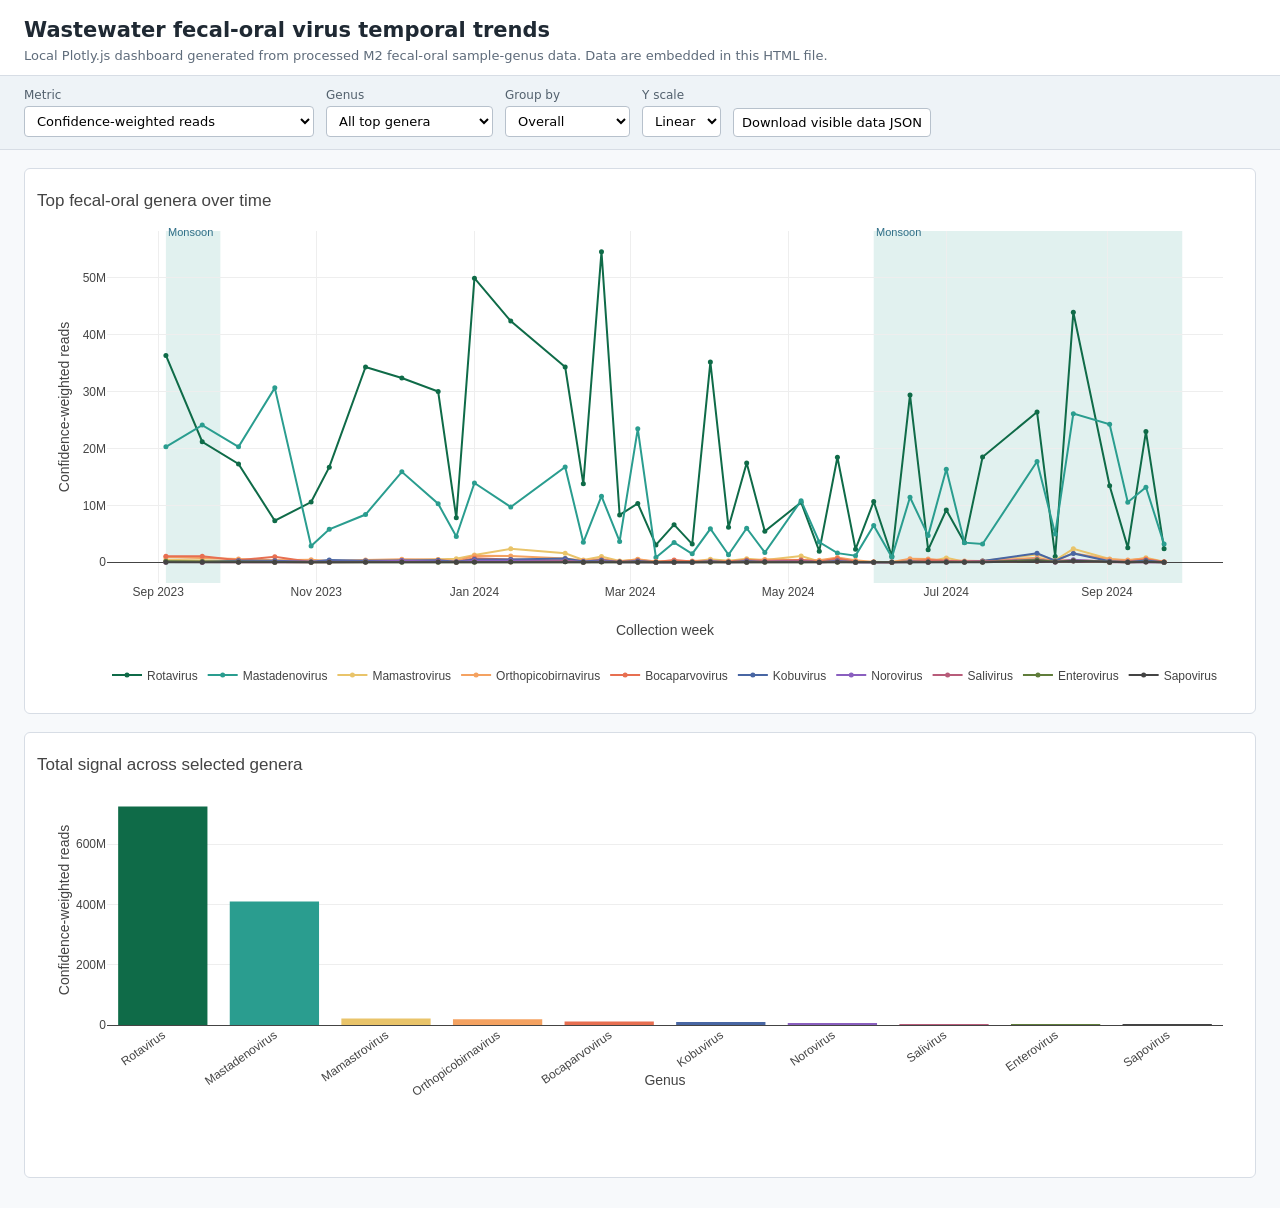
==== plotly_temporal_dashboard.html @ 24e775de "Publish supplied interactive figures and supporting images" ====
<!doctype html>
<html lang="en">
<head>
  <meta charset="utf-8">
  <meta name="viewport" content="width=device-width, initial-scale=1">
  <title>Wastewater fecal-oral virus temporal trends</title>
  <script src="./plotly-2.35.2.min.js"></script>
  <style>
    body { margin: 0; font-family: system-ui, -apple-system, BlinkMacSystemFont, "Segoe UI", sans-serif; color: #1f2933; background: #f7f9fb; }
    header { padding: 18px 24px 12px; background: #fff; border-bottom: 1px solid #d7dde5; }
    h1 { margin: 0 0 6px; font-size: 21px; }
    .meta { color: #5f6c7b; font-size: 13px; }
    .controls { display: flex; flex-wrap: wrap; gap: 12px; padding: 12px 24px; background: #eef3f7; border-bottom: 1px solid #d7dde5; align-items: end; }
    label { display: grid; gap: 4px; font-size: 12px; color: #52606d; }
    select, button { font: inherit; font-size: 13px; padding: 6px 8px; border: 1px solid #b7c1cc; border-radius: 4px; background: #fff; }
    button { cursor: pointer; }
    main { padding: 18px 24px 30px; display: grid; gap: 18px; }
    .panel { background: #fff; border: 1px solid #d7dde5; border-radius: 6px; padding: 12px; }
    .chart { width: 100%; height: 520px; }
    #composition-chart { height: 420px; }
  </style>
</head>
<body>
  <header>
    <h1>Wastewater fecal-oral virus temporal trends</h1>
    <div class="meta">Local Plotly.js dashboard generated from processed M2 fecal-oral sample-genus data. Data are embedded in this HTML file.</div>
  </header>
  <section class="controls">
    <label>Metric
      <select id="metric-select"></select>
    </label>
    <label>Genus
      <select id="genus-select"></select>
    </label>
    <label>Group by
      <select id="group-select">
        <option value="overall">Overall</option>
        <option value="source">Source group</option>
        <option value="city">City</option>
      </select>
    </label>
    <label>Y scale
      <select id="scale-select">
        <option value="linear">Linear</option>
        <option value="log">Log</option>
      </select>
    </label>
    <button id="download-data">Download visible data JSON</button>
  </section>
  <main>
    <section class="panel">
      <div id="trend-chart" class="chart"></div>
    </section>
    <section class="panel">
      <div id="composition-chart" class="chart"></div>
    </section>
  </main>
  <script>
    const DATA = {"genera":["Rotavirus","Mastadenovirus","Mamastrovirus","Orthopicobirnavirus","Bocaparvovirus","Kobuvirus","Norovirus","Salivirus","Enterovirus","Sapovirus"],"sources":["Drain","River"],"cities":["Ahmedabad","Gandhinagar","Rajkot","Vadodara"],"metrics":[{"key":"confidence_weighted_reads","label":"Confidence-weighted reads"},{"key":"nReads","label":"Raw read count"},{"key":"cw_reads_per_million","label":"Confidence-weighted reads per million"},{"key":"reads_per_million","label":"Reads per million"}],"weekly":[{"week":"2023-09-04","genus":"Bocaparvovirus","nReads":1083553.2,"confidence_weighted_reads":1058126.65255698,"reads_per_million":92230.33094317027,"cw_reads_per_million":90041.83355202054,"sample_count":29},{"week":"2023-09-18","genus":"Bocaparvovirus","nReads":1068666.45,"confidence_weighted_reads":1045246.01430619,"reads_per_million":84535.5200952983,"cw_reads_per_million":82626.83920635992,"sample_count":32},{"week":"2023-10-02","genus":"Bocaparvovirus","nReads":358302.87,"confidence_weighted_reads":349562.98639808,"reads_per_million":28678.187433690757,"cw_reads_per_million":28012.436567048142,"sample_count":60},{"week":"2023-10-16","genus":"Bocaparvovirus","nReads":996704.79,"confidence_weighted_reads":969930.51418233,"reads_per_million":70723.23102013298,"cw_reads_per_million":68851.29532253977,"sample_count":58},{"week":"2023-10-30","genus":"Bocaparvovirus","nReads":58921.03,"confidence_weighted_reads":57966.96783037,"reads_per_million":3830.868974848128,"cw_reads_per_million":3769.6546344410162,"sample_count":16},{"week":"2023-11-06","genus":"Bocaparvovirus","nReads":72230.79,"confidence_weighted_reads":70963.8232244,"reads_per_million":3923.705998325939,"cw_reads_per_million":3860.547647602704,"sample_count":30},{"week":"2023-11-20","genus":"Bocaparvovirus","nReads":181264.95877844215,"confidence_weighted_reads":177768.92178029215,"reads_per_million":8159.5138696160575,"cw_reads_per_million":8016.179671899529,"sample_count":48},{"week":"2023-12-04","genus":"Bocaparvovirus","nReads":132338.67,"confidence_weighted_reads":129987.25921318,"reads_per_million":11312.071767982587,"cw_reads_per_million":11110.265735197157,"sample_count":37},{"week":"2023-12-18","genus":"Bocaparvovirus","nReads":102745.42758679425,"confidence_weighted_reads":100881.48131007425,"reads_per_million":10408.393391278763,"cw_reads_per_million":10229.57304645211,"sample_count":38},{"week":"2023-12-25","genus":"Bocaparvovirus","nReads":34353.91450517243,"confidence_weighted_reads":33448.37047051416,"reads_per_million":1494.8043880545486,"cw_reads_per_million":1460.4386251110486,"sample_count":10},{"week":"2024-01-01","genus":"Bocaparvovirus","nReads":743833.01,"confidence_weighted_reads":727868.76082044,"reads_per_million":56727.506407813824,"cw_reads_per_million":55562.59378917572,"sample_count":47},{"week":"2024-01-15","genus":"Bocaparvovirus","nReads":491499.8,"confidence_weighted_reads":480278.09626877,"reads_per_million":31610.435683207925,"cw_reads_per_million":30972.21022683577,"sample_count":43},{"week":"2024-02-05","genus":"Bocaparvovirus","nReads":317041.79,"confidence_weighted_reads":311536.60131146,"reads_per_million":19964.143013551307,"cw_reads_per_million":19627.508223451216,"sample_count":37},{"week":"2024-02-12","genus":"Bocaparvovirus","nReads":91229.08,"confidence_weighted_reads":89010.22724911,"reads_per_million":5733.310185817252,"cw_reads_per_million":5606.914216224353,"sample_count":10},{"week":"2024-02-19","genus":"Bocaparvovirus","nReads":424011.74,"confidence_weighted_reads":417564.31966915,"reads_per_million":26957.53104212146,"cw_reads_per_million":26589.858525473435,"sample_count":36},{"week":"2024-02-26","genus":"Bocaparvovirus","nReads":73061.19,"confidence_weighted_reads":71739.61040954,"reads_per_million":8861.190287298397,"cw_reads_per_million":8711.95033992804,"sample_count":9},{"week":"2024-03-04","genus":"Bocaparvovirus","nReads":308413.25,"confidence_weighted_reads":303377.06043141,"reads_per_million":18385.246951784007,"cw_reads_per_million":18091.34444762293,"sample_count":35},{"week":"2024-03-11","genus":"Bocaparvovirus","nReads":36125.11,"confidence_weighted_reads":35374.74564324,"reads_per_million":1845.777406690947,"cw_reads_per_million":1807.8374810279352,"sample_count":10},{"week":"2024-03-18","genus":"Bocaparvovirus","nReads":395088.67,"confidence_weighted_reads":387688.25185974,"reads_per_million":13044.661889992532,"cw_reads_per_million":12803.372753268173,"sample_count":38},{"week":"2024-03-25","genus":"Bocaparvovirus","nReads":137241.27,"confidence_weighted_reads":134110.92549323,"reads_per_million":6074.372420138824,"cw_reads_per_million":5940.948479299386,"sample_count":10},{"week":"2024-04-01","genus":"Bocaparvovirus","nReads":135807.99,"confidence_weighted_reads":134497.91969079,"reads_per_million":10531.448300319289,"cw_reads_per_million":10440.757357926588,"sample_count":37},{"week":"2024-04-08","genus":"Bocaparvovirus","nReads":157487.87,"confidence_weighted_reads":154909.05924562,"reads_per_million":10823.99785780974,"cw_reads_per_million":10659.957608133607,"sample_count":8},{"week":"2024-04-15","genus":"Bocaparvovirus","nReads":394438.08,"confidence_weighted_reads":390461.73161662003,"reads_per_million":45466.940926184085,"cw_reads_per_million":45033.46657631207,"sample_count":37},{"week":"2024-04-22","genus":"Bocaparvovirus","nReads":208356.61,"confidence_weighted_reads":205515.11662445,"reads_per_million":11866.997085312632,"cw_reads_per_million":11705.409790383179,"sample_count":10},{"week":"2024-05-06","genus":"Bocaparvovirus","nReads":392261.3,"confidence_weighted_reads":385773.43444248,"reads_per_million":26359.59312365183,"cw_reads_per_million":25914.214671896363,"sample_count":36},{"week":"2024-05-13","genus":"Bocaparvovirus","nReads":95031.59,"confidence_weighted_reads":93349.57160513,"reads_per_million":7561.9749140544955,"cw_reads_per_million":7425.871370360161,"sample_count":8},{"week":"2024-05-20","genus":"Bocaparvovirus","nReads":679145.74,"confidence_weighted_reads":665597.77820571,"reads_per_million":44468.44849214199,"cw_reads_per_million":43590.714703712976,"sample_count":38},{"week":"2024-05-27","genus":"Bocaparvovirus","nReads":87424.31999999999,"confidence_weighted_reads":85648.77438021,"reads_per_million":4427.575472398221,"cw_reads_per_million":4336.741844077113,"sample_count":10},{"week":"2024-06-03","genus":"Bocaparvovirus","nReads":44108.63,"confidence_weighted_reads":43180.15095462,"reads_per_million":2523.57270508116,"cw_reads_per_million":2470.781827661817,"sample_count":30},{"week":"2024-06-10","genus":"Bocaparvovirus","nReads":15076.23,"confidence_weighted_reads":14713.74694924,"reads_per_million":718.0374133618367,"cw_reads_per_million":700.9521562951413,"sample_count":6},{"week":"2024-06-17","genus":"Bocaparvovirus","nReads":176351.55000000002,"confidence_weighted_reads":174088.4158256,"reads_per_million":15107.335001268406,"cw_reads_per_million":14912.218663507207,"sample_count":38},{"week":"2024-06-24","genus":"Bocaparvovirus","nReads":362683.17,"confidence_weighted_reads":355930.65340061,"reads_per_million":50120.21054272208,"cw_reads_per_million":49216.17723117761,"sample_count":10},{"week":"2024-07-01","genus":"Bocaparvovirus","nReads":293768.16000000003,"confidence_weighted_reads":289059.21535707003,"reads_per_million":36743.84974626904,"cw_reads_per_million":36178.47672712367,"sample_count":34},{"week":"2024-07-08","genus":"Bocaparvovirus","nReads":75500.98,"confidence_weighted_reads":73725.47837261,"reads_per_million":7416.26042616684,"cw_reads_per_million":7247.278836144705,"sample_count":10},{"week":"2024-07-15","genus":"Bocaparvovirus","nReads":58749.71,"confidence_weighted_reads":57721.61867981,"reads_per_million":5164.4493104615385,"cw_reads_per_million":5084.952881803122,"sample_count":15},{"week":"2024-08-05","genus":"Bocaparvovirus","nReads":203671.72,"confidence_weighted_reads":200662.84121219,"reads_per_million":8386.44282504123,"cw_reads_per_million":8263.359143619296,"sample_count":38},{"week":"2024-08-12","genus":"Bocaparvovirus","nReads":186486.96,"confidence_weighted_reads":182112.06923189,"reads_per_million":19571.52023280828,"cw_reads_per_million":19072.85115509922,"sample_count":8},{"week":"2024-08-19","genus":"Bocaparvovirus","nReads":367878.21,"confidence_weighted_reads":361020.87450082,"reads_per_million":13825.309844481772,"cw_reads_per_million":13590.762588492253,"sample_count":37},{"week":"2024-09-02","genus":"Bocaparvovirus","nReads":201057.88,"confidence_weighted_reads":197620.78556562,"reads_per_million":8004.7385651461,"cw_reads_per_million":7866.736084961822,"sample_count":30},{"week":"2024-09-09","genus":"Bocaparvovirus","nReads":131953.13,"confidence_weighted_reads":128859.03650446,"reads_per_million":11125.149971093837,"cw_reads_per_million":10869.650794913656,"sample_count":10},{"week":"2024-09-16","genus":"Bocaparvovirus","nReads":496205.37,"confidence_weighted_reads":485279.76329163,"reads_per_million":30229.67482448752,"cw_reads_per_million":29539.090667577097,"sample_count":38},{"week":"2024-09-23","genus":"Bocaparvovirus","nReads":76014.26,"confidence_weighted_reads":74094.12847889999,"reads_per_million":3446.568851148844,"cw_reads_per_million":3358.7329813903725,"sample_count":9},{"week":"2023-09-04","genus":"Enterovirus","nReads":195789.95306595223,"confidence_weighted_reads":188163.35880998548,"reads_per_million":14278.142545969344,"cw_reads_per_million":13716.416266286717,"sample_count":15},{"week":"2023-09-18","genus":"Enterovirus","nReads":121088.07,"confidence_weighted_reads":116679.70929674,"reads_per_million":5969.648162206594,"cw_reads_per_million":5758.43948863638,"sample_count":16},{"week":"2023-10-02","genus":"Enterovirus","nReads":63934.42,"confidence_weighted_reads":61657.45493865,"reads_per_million":5628.3791964120155,"cw_reads_per_million":5430.2191473958965,"sample_count":27},{"week":"2023-10-16","genus":"Enterovirus","nReads":22814.66,"confidence_weighted_reads":22148.81309639,"reads_per_million":1446.3011349477106,"cw_reads_per_million":1404.8092628275554,"sample_count":25},{"week":"2023-10-30","genus":"Enterovirus","nReads":26883.219999999998,"confidence_weighted_reads":26161.19772084,"reads_per_million":976.4269963353812,"cw_reads_per_million":952.4675636735673,"sample_count":8},{"week":"2023-11-06","genus":"Enterovirus","nReads":26478.15,"confidence_weighted_reads":25782.92135365,"reads_per_million":1959.3862280660792,"cw_reads_per_million":1907.2205220721082,"sample_count":15},{"week":"2023-11-20","genus":"Enterovirus","nReads":34394.51,"confidence_weighted_reads":33480.116784030004,"reads_per_million":1201.6136684383393,"cw_reads_per_million":1170.6622546200201,"sample_count":24},{"week":"2023-12-04","genus":"Enterovirus","nReads":25319.22871987049,"confidence_weighted_reads":24574.573273855134,"reads_per_million":1193.6608435490618,"cw_reads_per_million":1158.8158480407913,"sample_count":20},{"week":"2023-12-18","genus":"Enterovirus","nReads":22719.666582159265,"confidence_weighted_reads":21964.197795299264,"reads_per_million":1170.1462711091815,"cw_reads_per_million":1131.6491030436518,"sample_count":20},{"week":"2023-12-25","genus":"Enterovirus","nReads":4028.7,"confidence_weighted_reads":3923.25414894,"reads_per_million":83.72156869830394,"cw_reads_per_million":81.62996677630292,"sample_count":4},{"week":"2024-01-01","genus":"Enterovirus","nReads":17270.054487936115,"confidence_weighted_reads":16757.944928966113,"reads_per_million":826.1322804818017,"cw_reads_per_million":803.1869592296866,"sample_count":32},{"week":"2024-01-15","genus":"Enterovirus","nReads":32644.46948953289,"confidence_weighted_reads":31668.03798440116,"reads_per_million":1223.7650349198525,"cw_reads_per_million":1188.3320312883636,"sample_count":29},{"week":"2024-02-05","genus":"Enterovirus","nReads":116281.23,"confidence_weighted_reads":112033.48389352999,"reads_per_million":5235.825920518596,"cw_reads_per_million":5045.593814990776,"sample_count":23},{"week":"2024-02-12","genus":"Enterovirus","nReads":6289.8,"confidence_weighted_reads":6093.4951211200005,"reads_per_million":145.2796672545707,"cw_reads_per_million":140.74460435868755,"sample_count":4},{"week":"2024-02-19","genus":"Enterovirus","nReads":30159.260000000002,"confidence_weighted_reads":29160.75355119,"reads_per_million":783.4618217507117,"cw_reads_per_million":757.9478485453667,"sample_count":19},{"week":"2024-02-26","genus":"Enterovirus","nReads":3431.2309824418494,"confidence_weighted_reads":3318.2360061633844,"reads_per_million":143.115626551818,"cw_reads_per_million":138.7359966116194,"sample_count":4},{"week":"2024-03-04","genus":"Enterovirus","nReads":13300.73,"confidence_weighted_reads":12954.67276248,"reads_per_million":751.4886729872244,"cw_reads_per_million":731.8922616530338,"sample_count":17},{"week":"2024-03-11","genus":"Enterovirus","nReads":759.5100000000001,"confidence_weighted_reads":753.1965374,"reads_per_million":40.83061218284918,"cw_reads_per_million":40.491767158293456,"sample_count":5},{"week":"2024-03-18","genus":"Enterovirus","nReads":1022.86,"confidence_weighted_reads":995.919763,"reads_per_million":56.21663526255816,"cw_reads_per_million":54.63626560431198,"sample_count":10},{"week":"2024-03-25","genus":"Enterovirus","nReads":1022.22,"confidence_weighted_reads":994.423447,"reads_per_million":40.77961773223758,"cw_reads_per_million":39.66519415367193,"sample_count":6},{"week":"2024-04-01","genus":"Enterovirus","nReads":12170.65,"confidence_weighted_reads":11818.32298429,"reads_per_million":516.4914529603503,"cw_reads_per_million":501.74225860717877,"sample_count":20},{"week":"2024-04-08","genus":"Enterovirus","nReads":5010.84,"confidence_weighted_reads":4859.14374483,"reads_per_million":243.30197061258446,"cw_reads_per_million":236.37357789498301,"sample_count":4},{"week":"2024-04-15","genus":"Enterovirus","nReads":9774.67,"confidence_weighted_reads":9520.71922917,"reads_per_million":891.1188953254633,"cw_reads_per_million":867.5843993546493,"sample_count":17},{"week":"2024-04-22","genus":"Enterovirus","nReads":14851.35,"confidence_weighted_reads":14425.684632120001,"reads_per_million":373.88660252159826,"cw_reads_per_million":363.5682241350912,"sample_count":5},{"week":"2024-05-06","genus":"Enterovirus","nReads":21299.29,"confidence_weighted_reads":20601.45968593,"reads_per_million":1547.2154712109157,"cw_reads_per_million":1496.565722579111,"sample_count":19},{"week":"2024-05-13","genus":"Enterovirus","nReads":3518.37,"confidence_weighted_reads":3431.1285750399998,"reads_per_million":331.9403607708166,"cw_reads_per_million":323.7052508514158,"sample_count":5},{"week":"2024-05-20","genus":"Enterovirus","nReads":16593.9,"confidence_weighted_reads":16101.18658962,"reads_per_million":535.6337087843378,"cw_reads_per_million":520.2056989865896,"sample_count":30},{"week":"2024-05-27","genus":"Enterovirus","nReads":5270.46,"confidence_weighted_reads":5129.225036,"reads_per_million":254.84751317056586,"cw_reads_per_million":248.03212579942732,"sample_count":9},{"week":"2024-06-03","genus":"Enterovirus","nReads":4669.4,"confidence_weighted_reads":4534.28330559,"reads_per_million":353.83153618422176,"cw_reads_per_million":343.56028857054594,"sample_count":14},{"week":"2024-06-10","genus":"Enterovirus","nReads":2084.13,"confidence_weighted_reads":2022.3338409,"reads_per_million":114.29282143287149,"cw_reads_per_million":110.91058309711181,"sample_count":4},{"week":"2024-06-17","genus":"Enterovirus","nReads":40406.280012737385,"confidence_weighted_reads":38988.1227263202,"reads_per_million":3906.969659746544,"cw_reads_per_million":3772.764711553675,"sample_count":23},{"week":"2024-06-24","genus":"Enterovirus","nReads":27649.97,"confidence_weighted_reads":26782.6790388,"reads_per_million":4006.7848343422206,"cw_reads_per_million":3882.366517696767,"sample_count":6},{"week":"2024-07-01","genus":"Enterovirus","nReads":32077.28,"confidence_weighted_reads":31019.180208960002,"reads_per_million":3773.4679178182773,"cw_reads_per_million":3652.6736509083803,"sample_count":18},{"week":"2024-07-08","genus":"Enterovirus","nReads":72678.28,"confidence_weighted_reads":69760.99114571999,"reads_per_million":6820.08710313787,"cw_reads_per_million":6550.055242691031,"sample_count":5},{"week":"2024-07-15","genus":"Enterovirus","nReads":42829.12,"confidence_weighted_reads":41010.15518282,"reads_per_million":1252.339080576048,"cw_reads_per_million":1201.8450908112536,"sample_count":7},{"week":"2024-08-05","genus":"Enterovirus","nReads":437015.69272365654,"confidence_weighted_reads":418957.56720528885,"reads_per_million":19003.704265013494,"cw_reads_per_million":18220.87615265553,"sample_count":19},{"week":"2024-08-12","genus":"Enterovirus","nReads":84308.4,"confidence_weighted_reads":80613.43979182,"reads_per_million":8401.799442344078,"cw_reads_per_million":8040.528194569878,"sample_count":5},{"week":"2024-08-19","genus":"Enterovirus","nReads":288349.01,"confidence_weighted_reads":275965.18751150003,"reads_per_million":10913.943431674648,"cw_reads_per_million":10442.044294350553,"sample_count":20},{"week":"2024-09-02","genus":"Enterovirus","nReads":15317.09,"confidence_weighted_reads":14841.65712164,"reads_per_million":589.1158829437911,"cw_reads_per_million":570.9269639170999,"sample_count":21},{"week":"2024-09-09","genus":"Enterovirus","nReads":8332.73,"confidence_weighted_reads":8084.28606016,"reads_per_million":810.0025450933113,"cw_reads_per_million":785.8866035031775,"sample_count":8},{"week":"2024-09-16","genus":"Enterovirus","nReads":100156.68000000001,"confidence_weighted_reads":96077.32660876,"reads_per_million":2393.7294531926,"cw_reads_per_million":2303.1934600863915,"sample_count":21},{"week":"2024-09-23","genus":"Enterovirus","nReads":2348.54,"confidence_weighted_reads":2270.40892088,"reads_per_million":99.95926243957264,"cw_reads_per_million":96.65597874668913,"sample_count":6},{"week":"2023-09-04","genus":"Kobuvirus","nReads":90898.95,"confidence_weighted_reads":86869.05293199999,"reads_per_million":3702.0030914863855,"cw_reads_per_million":3539.2013525158814,"sample_count":13},{"week":"2023-09-18","genus":"Kobuvirus","nReads":57703.26,"confidence_weighted_reads":55145.388339000005,"reads_per_million":3269.1241400309004,"cw_reads_per_million":3126.7426644566285,"sample_count":16},{"week":"2023-10-02","genus":"Kobuvirus","nReads":272607.13,"confidence_weighted_reads":260954.36770899998,"reads_per_million":22855.937333941358,"cw_reads_per_million":21871.91704930406,"sample_count":26},{"week":"2023-10-16","genus":"Kobuvirus","nReads":261872.38,"confidence_weighted_reads":250764.931449,"reads_per_million":17219.295124429675,"cw_reads_per_million":16492.625283941554,"sample_count":24},{"week":"2023-10-30","genus":"Kobuvirus","nReads":78615.2,"confidence_weighted_reads":75159.23257274,"reads_per_million":2621.063391083312,"cw_reads_per_million":2506.4055551494635,"sample_count":8},{"week":"2023-11-06","genus":"Kobuvirus","nReads":399915.26,"confidence_weighted_reads":380370.952241,"reads_per_million":25854.05589387482,"cw_reads_per_million":24588.42285237273,"sample_count":15},{"week":"2023-11-20","genus":"Kobuvirus","nReads":281390.33,"confidence_weighted_reads":268484.04798,"reads_per_million":10987.07722103957,"cw_reads_per_million":10478.333872573987,"sample_count":24},{"week":"2023-12-04","genus":"Kobuvirus","nReads":334551.8,"confidence_weighted_reads":319124.019916,"reads_per_million":15625.819819602102,"cw_reads_per_million":14912.465189292037,"sample_count":19},{"week":"2023-12-18","genus":"Kobuvirus","nReads":371942.35,"confidence_weighted_reads":354619.347713,"reads_per_million":18936.272397142016,"cw_reads_per_million":18055.63830182053,"sample_count":19},{"week":"2023-12-25","genus":"Kobuvirus","nReads":100387.35,"confidence_weighted_reads":95633.360055,"reads_per_million":2162.7628526793455,"cw_reads_per_million":2063.5895596088385,"sample_count":5},{"week":"2024-01-01","genus":"Kobuvirus","nReads":525022.45,"confidence_weighted_reads":502140.555076,"reads_per_million":23085.282191252354,"cw_reads_per_million":22086.800624715008,"sample_count":32},{"week":"2024-01-15","genus":"Kobuvirus","nReads":522637.52,"confidence_weighted_reads":499316.29606900003,"reads_per_million":24935.51528661686,"cw_reads_per_million":23832.13750027203,"sample_count":27},{"week":"2024-02-05","genus":"Kobuvirus","nReads":712801.88,"confidence_weighted_reads":682340.05180756,"reads_per_million":30139.757033208818,"cw_reads_per_million":28847.54587681705,"sample_count":19},{"week":"2024-02-12","genus":"Kobuvirus","nReads":148122.15,"confidence_weighted_reads":141952.623035,"reads_per_million":3606.390472441758,"cw_reads_per_million":3458.8876668189005,"sample_count":5},{"week":"2024-02-19","genus":"Kobuvirus","nReads":387744.83,"confidence_weighted_reads":371693.400101,"reads_per_million":13759.968688031446,"cw_reads_per_million":13195.076490109128,"sample_count":18},{"week":"2024-02-26","genus":"Kobuvirus","nReads":49013.12,"confidence_weighted_reads":47145.495658,"reads_per_million":2321.119025900455,"cw_reads_per_million":2233.369813006479,"sample_count":5},{"week":"2024-03-04","genus":"Kobuvirus","nReads":232813.87,"confidence_weighted_reads":222021.683131,"reads_per_million":26607.66871238746,"cw_reads_per_million":25365.763911100777,"sample_count":17},{"week":"2024-03-11","genus":"Kobuvirus","nReads":18732.32,"confidence_weighted_reads":17910.996128,"reads_per_million":1095.8251753504956,"cw_reads_per_million":1047.402845867789,"sample_count":5},{"week":"2024-03-18","genus":"Kobuvirus","nReads":28715.04,"confidence_weighted_reads":27416.385542,"reads_per_million":1892.5335846824419,"cw_reads_per_million":1806.397375837921,"sample_count":19},{"week":"2024-03-25","genus":"Kobuvirus","nReads":12839.65,"confidence_weighted_reads":12263.509783,"reads_per_million":523.4768659026046,"cw_reads_per_million":500.1949138462742,"sample_count":4},{"week":"2024-04-01","genus":"Kobuvirus","nReads":188853.41,"confidence_weighted_reads":182315.9688061,"reads_per_million":5818.553294579001,"cw_reads_per_million":5618.422679829142,"sample_count":19},{"week":"2024-04-08","genus":"Kobuvirus","nReads":25600.04,"confidence_weighted_reads":24664.85955136,"reads_per_million":1469.5785519677697,"cw_reads_per_million":1415.1533379849482,"sample_count":4},{"week":"2024-04-15","genus":"Kobuvirus","nReads":218179.71000000002,"confidence_weighted_reads":209816.06694192,"reads_per_million":11656.92924587654,"cw_reads_per_million":11228.24121983664,"sample_count":19},{"week":"2024-04-22","genus":"Kobuvirus","nReads":53168.07,"confidence_weighted_reads":51233.538615900005,"reads_per_million":2062.528680537254,"cw_reads_per_million":1986.345132692256,"sample_count":5},{"week":"2024-05-06","genus":"Kobuvirus","nReads":250502.69,"confidence_weighted_reads":238658.13086,"reads_per_million":19171.70252755944,"cw_reads_per_million":18268.272341214375,"sample_count":18},{"week":"2024-05-13","genus":"Kobuvirus","nReads":24199.579999999998,"confidence_weighted_reads":23115.737026,"reads_per_million":2342.864261147808,"cw_reads_per_million":2238.1691206368732,"sample_count":4},{"week":"2024-05-20","genus":"Kobuvirus","nReads":262153.0,"confidence_weighted_reads":248756.988131,"reads_per_million":10223.806356304804,"cw_reads_per_million":9714.572877117465,"sample_count":18},{"week":"2024-05-27","genus":"Kobuvirus","nReads":17755.86,"confidence_weighted_reads":16899.097366,"reads_per_million":860.6828383222534,"cw_reads_per_million":818.8998459597171,"sample_count":5},{"week":"2024-06-03","genus":"Kobuvirus","nReads":17200.440000000002,"confidence_weighted_reads":16341.570981,"reads_per_million":1193.0386079167965,"cw_reads_per_million":1133.6923362472526,"sample_count":18},{"week":"2024-06-10","genus":"Kobuvirus","nReads":1624.0300000000002,"confidence_weighted_reads":1551.225316,"reads_per_million":131.23448073843485,"cw_reads_per_million":125.55826550175551,"sample_count":3},{"week":"2024-06-17","genus":"Kobuvirus","nReads":145883.74,"confidence_weighted_reads":139540.77295408,"reads_per_million":12094.191023100602,"cw_reads_per_million":11573.429404658933,"sample_count":19},{"week":"2024-06-24","genus":"Kobuvirus","nReads":34599.33,"confidence_weighted_reads":33116.383,"reads_per_million":4100.683485102679,"cw_reads_per_million":3925.8610841279733,"sample_count":5},{"week":"2024-07-01","genus":"Kobuvirus","nReads":103011.1,"confidence_weighted_reads":98368.76225300001,"reads_per_million":14052.270889787555,"cw_reads_per_million":13422.57247742375,"sample_count":17},{"week":"2024-07-08","genus":"Kobuvirus","nReads":48650.85,"confidence_weighted_reads":46431.735044,"reads_per_million":4470.05713056966,"cw_reads_per_million":4268.131946009272,"sample_count":5},{"week":"2024-07-15","genus":"Kobuvirus","nReads":220371.18,"confidence_weighted_reads":210285.99468899998,"reads_per_million":5527.133421392985,"cw_reads_per_million":5282.274454696887,"sample_count":7},{"week":"2024-08-05","genus":"Kobuvirus","nReads":1661785.72,"confidence_weighted_reads":1585558.8710105,"reads_per_million":73884.01040714678,"cw_reads_per_million":70520.35375144672,"sample_count":19},{"week":"2024-08-12","genus":"Kobuvirus","nReads":284548.89,"confidence_weighted_reads":272064.824406,"reads_per_million":30589.8475745411,"cw_reads_per_million":29251.320602103453,"sample_count":4},{"week":"2024-08-19","genus":"Kobuvirus","nReads":1636350.7,"confidence_weighted_reads":1559620.92104364,"reads_per_million":64253.31834088077,"cw_reads_per_million":61271.54063314496,"sample_count":18},{"week":"2024-09-02","genus":"Kobuvirus","nReads":211262.23384856235,"confidence_weighted_reads":201416.91129039272,"reads_per_million":9272.007535259007,"cw_reads_per_million":8837.709080326753,"sample_count":15},{"week":"2024-09-09","genus":"Kobuvirus","nReads":65723.94,"confidence_weighted_reads":62796.177863000004,"reads_per_million":6810.760679056216,"cw_reads_per_million":6508.564113519334,"sample_count":5},{"week":"2024-09-16","genus":"Kobuvirus","nReads":331404.03,"confidence_weighted_reads":316379.962438,"reads_per_million":12634.259643475127,"cw_reads_per_million":12063.572702010448,"sample_count":19},{"week":"2024-09-23","genus":"Kobuvirus","nReads":12046.4,"confidence_weighted_reads":11479.97672988,"reads_per_million":554.190220892262,"cw_reads_per_million":528.4979936501962,"sample_count":5},{"week":"2023-09-04","genus":"Mamastrovirus","nReads":472158.20999999996,"confidence_weighted_reads":456189.64880501,"reads_per_million":22732.685460113174,"cw_reads_per_million":22024.068330450307,"sample_count":21},{"week":"2023-09-18","genus":"Mamastrovirus","nReads":348384.39,"confidence_weighted_reads":336398.23916738003,"reads_per_million":14698.165495225328,"cw_reads_per_million":14229.490533237698,"sample_count":22},{"week":"2023-10-02","genus":"Mamastrovirus","nReads":138258.66,"confidence_weighted_reads":134654.78315312,"reads_per_million":11486.616300876534,"cw_reads_per_million":11167.728637042468,"sample_count":29},{"week":"2023-10-16","genus":"Mamastrovirus","nReads":90421.11,"confidence_weighted_reads":88379.34103058,"reads_per_million":5753.371374470477,"cw_reads_per_million":5625.527637817948,"sample_count":31},{"week":"2023-10-30","genus":"Mamastrovirus","nReads":79909.91,"confidence_weighted_reads":77819.69355528,"reads_per_million":5482.519309799076,"cw_reads_per_million":5343.711471758248,"sample_count":8},{"week":"2023-11-06","genus":"Mamastrovirus","nReads":166190.76,"confidence_weighted_reads":161411.4884008,"reads_per_million":8926.319544465745,"cw_reads_per_million":8657.306633169525,"sample_count":15},{"week":"2023-11-20","genus":"Mamastrovirus","nReads":148450.61000000002,"confidence_weighted_reads":144268.39355479,"reads_per_million":5151.13619311419,"cw_reads_per_million":5011.120194045213,"sample_count":25},{"week":"2023-12-04","genus":"Mamastrovirus","nReads":358393.58585172053,"confidence_weighted_reads":347462.29666844895,"reads_per_million":12913.148858439543,"cw_reads_per_million":12526.590787969655,"sample_count":32},{"week":"2023-12-18","genus":"Mamastrovirus","nReads":457702.83,"confidence_weighted_reads":441308.37171092,"reads_per_million":48760.70447030613,"cw_reads_per_million":46823.39921091385,"sample_count":35},{"week":"2023-12-25","genus":"Mamastrovirus","nReads":634855.2,"confidence_weighted_reads":608030.3473195899,"reads_per_million":25927.284173309206,"cw_reads_per_million":24781.409751466847,"sample_count":10},{"week":"2024-01-01","genus":"Mamastrovirus","nReads":1342568.1600000001,"confidence_weighted_reads":1292269.84292822,"reads_per_million":109990.02354104738,"cw_reads_per_million":105653.07762754447,"sample_count":47},{"week":"2024-01-15","genus":"Mamastrovirus","nReads":2444035.48,"confidence_weighted_reads":2360619.6061460404,"reads_per_million":127567.75485004079,"cw_reads_per_million":122915.64225442306,"sample_count":43},{"week":"2024-02-05","genus":"Mamastrovirus","nReads":1629182.59,"confidence_weighted_reads":1582413.85163076,"reads_per_million":71712.22737340305,"cw_reads_per_million":69621.70963727156,"sample_count":37},{"week":"2024-02-12","genus":"Mamastrovirus","nReads":398687.66,"confidence_weighted_reads":388619.15147245995,"reads_per_million":10999.687868379828,"cw_reads_per_million":10722.585299293454,"sample_count":10},{"week":"2024-02-19","genus":"Mamastrovirus","nReads":1041778.78,"confidence_weighted_reads":1012409.24192194,"reads_per_million":40013.558693705025,"cw_reads_per_million":38808.11834085158,"sample_count":36},{"week":"2024-02-26","genus":"Mamastrovirus","nReads":241007.8,"confidence_weighted_reads":234446.52181423,"reads_per_million":17810.669412501415,"cw_reads_per_million":17239.856948739434,"sample_count":9},{"week":"2024-03-04","genus":"Mamastrovirus","nReads":482111.73,"confidence_weighted_reads":466083.02405172004,"reads_per_million":30947.257174440143,"cw_reads_per_million":29883.87321957067,"sample_count":33},{"week":"2024-03-11","genus":"Mamastrovirus","nReads":52762.04,"confidence_weighted_reads":50586.163611,"reads_per_million":2772.1562213307325,"cw_reads_per_million":2662.95369608213,"sample_count":10},{"week":"2024-03-18","genus":"Mamastrovirus","nReads":157067.04,"confidence_weighted_reads":150365.88552541,"reads_per_million":7527.706211672764,"cw_reads_per_million":7219.7434489185525,"sample_count":37},{"week":"2024-03-25","genus":"Mamastrovirus","nReads":108674.44,"confidence_weighted_reads":105889.76617999999,"reads_per_million":4534.621107478326,"cw_reads_per_million":4414.593174156919,"sample_count":10},{"week":"2024-04-01","genus":"Mamastrovirus","nReads":563359.4,"confidence_weighted_reads":549183.89095696,"reads_per_million":30201.316272888875,"cw_reads_per_million":29223.329565159092,"sample_count":36},{"week":"2024-04-08","genus":"Mamastrovirus","nReads":257985.19999999998,"confidence_weighted_reads":252481.65803494002,"reads_per_million":16914.979001207415,"cw_reads_per_million":16524.65971264797,"sample_count":6},{"week":"2024-04-15","genus":"Mamastrovirus","nReads":648403.2799999999,"confidence_weighted_reads":626084.62258159,"reads_per_million":45995.59679144846,"cw_reads_per_million":44451.11242066112,"sample_count":37},{"week":"2024-04-22","genus":"Mamastrovirus","nReads":401940.69,"confidence_weighted_reads":393072.13181339,"reads_per_million":18996.267158327475,"cw_reads_per_million":18590.71325584916,"sample_count":10},{"week":"2024-05-06","genus":"Mamastrovirus","nReads":1135897.3900000001,"confidence_weighted_reads":1088097.28943231,"reads_per_million":63964.59578453551,"cw_reads_per_million":61457.78513338573,"sample_count":36},{"week":"2024-05-13","genus":"Mamastrovirus","nReads":135521.23,"confidence_weighted_reads":130514.57049612,"reads_per_million":10539.063630731096,"cw_reads_per_million":10183.204858371342,"sample_count":8},{"week":"2024-05-20","genus":"Mamastrovirus","nReads":304147.54000000004,"confidence_weighted_reads":292445.14890845004,"reads_per_million":15824.832198137838,"cw_reads_per_million":15184.203234326258,"sample_count":38},{"week":"2024-05-27","genus":"Mamastrovirus","nReads":36558.1,"confidence_weighted_reads":35406.452629,"reads_per_million":1771.2786708936694,"cw_reads_per_million":1714.2102147433052,"sample_count":10},{"week":"2024-06-03","genus":"Mamastrovirus","nReads":75249.63,"confidence_weighted_reads":72528.41754103,"reads_per_million":5880.291904921805,"cw_reads_per_million":5671.962301635137,"sample_count":29},{"week":"2024-06-10","genus":"Mamastrovirus","nReads":10280.16,"confidence_weighted_reads":9896.035656,"reads_per_million":631.6579791706364,"cw_reads_per_million":608.7338755596722,"sample_count":6},{"week":"2024-06-17","genus":"Mamastrovirus","nReads":427184.91000000003,"confidence_weighted_reads":412661.48828293,"reads_per_million":33747.24732244883,"cw_reads_per_million":32497.888428926162,"sample_count":37},{"week":"2024-06-24","genus":"Mamastrovirus","nReads":50236.58,"confidence_weighted_reads":49173.03840884,"reads_per_million":6705.831505601746,"cw_reads_per_million":6562.860564195663,"sample_count":10},{"week":"2024-07-01","genus":"Mamastrovirus","nReads":807303.01,"confidence_weighted_reads":771218.36037928,"reads_per_million":77424.11711966514,"cw_reads_per_million":74082.5272310563,"sample_count":34},{"week":"2024-07-08","genus":"Mamastrovirus","nReads":104533.21,"confidence_weighted_reads":100315.48311265,"reads_per_million":8331.373786055061,"cw_reads_per_million":8018.180385026143,"sample_count":10},{"week":"2024-07-15","genus":"Mamastrovirus","nReads":246914.08000000002,"confidence_weighted_reads":238096.05122391,"reads_per_million":32587.456553985856,"cw_reads_per_million":31074.514963215483,"sample_count":15},{"week":"2024-08-05","genus":"Mamastrovirus","nReads":1414170.03,"confidence_weighted_reads":1369765.51947289,"reads_per_million":56189.54967938437,"cw_reads_per_million":54493.1512536107,"sample_count":38},{"week":"2024-08-12","genus":"Mamastrovirus","nReads":369369.83,"confidence_weighted_reads":355645.97194752,"reads_per_million":30861.818797501448,"cw_reads_per_million":29873.729935200383,"sample_count":8},{"week":"2024-08-19","genus":"Mamastrovirus","nReads":2452327.83,"confidence_weighted_reads":2368460.19175705,"reads_per_million":77775.10122810442,"cw_reads_per_million":75063.3869029761,"sample_count":37},{"week":"2024-09-02","genus":"Mamastrovirus","nReads":585377.95,"confidence_weighted_reads":562629.14408705,"reads_per_million":25665.4245332034,"cw_reads_per_million":24653.09864335168,"sample_count":31},{"week":"2024-09-09","genus":"Mamastrovirus","nReads":271113.31,"confidence_weighted_reads":262234.02122106,"reads_per_million":25718.100664808902,"cw_reads_per_million":24895.156391384488,"sample_count":10},{"week":"2024-09-16","genus":"Mamastrovirus","nReads":834162.65,"confidence_weighted_reads":800937.77179294,"reads_per_million":36202.826276087224,"cw_reads_per_million":34743.654209911205,"sample_count":37},{"week":"2024-09-23","genus":"Mamastrovirus","nReads":96127.29,"confidence_weighted_reads":92522.51842754,"reads_per_million":4804.285030984974,"cw_reads_per_million":4622.059968239472,"sample_count":9},{"week":"2023-09-04","genus":"Mastadenovirus","nReads":20654028.6,"confidence_weighted_reads":20276725.27920664,"reads_per_million":1597152.9341201945,"cw_reads_per_million":1568425.9238386396,"sample_count":29},{"week":"2023-09-18","genus":"Mastadenovirus","nReads":24545262.63,"confidence_weighted_reads":24091247.60067315,"reads_per_million":1459674.7606304507,"cw_reads_per_million":1433087.731031963,"sample_count":32},{"week":"2023-10-02","genus":"Mastadenovirus","nReads":20659033.0,"confidence_weighted_reads":20287926.12862229,"reads_per_million":1272398.5214210951,"cw_reads_per_million":1249799.6091745603,"sample_count":63},{"week":"2023-10-16","genus":"Mastadenovirus","nReads":31247807.84,"confidence_weighted_reads":30633457.05753456,"reads_per_million":1433546.2012879862,"cw_reads_per_million":1405054.0805208234,"sample_count":58},{"week":"2023-10-30","genus":"Mastadenovirus","nReads":2884712.683659733,"confidence_weighted_reads":2843786.3119336213,"reads_per_million":184198.1377808778,"cw_reads_per_million":181620.5203984895,"sample_count":16},{"week":"2023-11-06","genus":"Mastadenovirus","nReads":5880110.954247008,"confidence_weighted_reads":5794093.461943742,"reads_per_million":277370.8162985279,"cw_reads_per_million":273459.3716539984,"sample_count":30},{"week":"2023-11-20","genus":"Mastadenovirus","nReads":8488674.704093702,"confidence_weighted_reads":8382333.454294042,"reads_per_million":684800.2343053565,"cw_reads_per_million":676406.5260250097,"sample_count":48},{"week":"2023-12-04","genus":"Mastadenovirus","nReads":16137205.036319071,"confidence_weighted_reads":15887152.243414547,"reads_per_million":1490152.0172326784,"cw_reads_per_million":1467955.0108205574,"sample_count":37},{"week":"2023-12-18","genus":"Mastadenovirus","nReads":10429040.537001157,"confidence_weighted_reads":10282853.308335843,"reads_per_million":1298342.225114457,"cw_reads_per_million":1280472.4769884173,"sample_count":38},{"week":"2023-12-25","genus":"Mastadenovirus","nReads":4615018.56,"confidence_weighted_reads":4534621.21694688,"reads_per_million":305208.640863925,"cw_reads_per_million":300008.5801975901,"sample_count":10},{"week":"2024-01-01","genus":"Mastadenovirus","nReads":14098514.191429233,"confidence_weighted_reads":13925473.336160013,"reads_per_million":1212337.1117560696,"cw_reads_per_million":1198218.1079740492,"sample_count":47},{"week":"2024-01-15","genus":"Mastadenovirus","nReads":9824916.68,"confidence_weighted_reads":9701138.603596639,"reads_per_million":887987.5962355848,"cw_reads_per_million":876974.6357857129,"sample_count":43},{"week":"2024-02-05","genus":"Mastadenovirus","nReads":16910506.32672927,"confidence_weighted_reads":16735333.343428027,"reads_per_million":1261415.3767032912,"cw_reads_per_million":1248652.8762083326,"sample_count":37},{"week":"2024-02-12","genus":"Mastadenovirus","nReads":3540049.43,"confidence_weighted_reads":3506439.58983159,"reads_per_million":623392.8293855679,"cw_reads_per_million":617577.7439803989,"sample_count":10},{"week":"2024-02-19","genus":"Mastadenovirus","nReads":11709824.61334159,"confidence_weighted_reads":11605515.470673494,"reads_per_million":1387393.1791974758,"cw_reads_per_million":1374993.3335981837,"sample_count":36},{"week":"2024-02-26","genus":"Mastadenovirus","nReads":3681940.42,"confidence_weighted_reads":3655826.4203252,"reads_per_million":616558.1275583793,"cw_reads_per_million":612373.2283605596,"sample_count":10},{"week":"2024-03-04","genus":"Mastadenovirus","nReads":23823338.509346,"confidence_weighted_reads":23437640.216199912,"reads_per_million":1002372.1091296324,"cw_reads_per_million":987118.9214994534,"sample_count":35},{"week":"2024-03-11","genus":"Mastadenovirus","nReads":834444.12,"confidence_weighted_reads":821163.82628743,"reads_per_million":40458.307116428274,"cw_reads_per_million":39815.277275942535,"sample_count":10},{"week":"2024-03-18","genus":"Mastadenovirus","nReads":3539009.4653127254,"confidence_weighted_reads":3487511.398767267,"reads_per_million":136822.69969024142,"cw_reads_per_million":134807.70413636134,"sample_count":38},{"week":"2024-03-25","genus":"Mastadenovirus","nReads":1511412.7,"confidence_weighted_reads":1488503.6581874802,"reads_per_million":53758.88440214736,"cw_reads_per_million":52915.72520875949,"sample_count":10},{"week":"2024-04-01","genus":"Mastadenovirus","nReads":5903845.231914129,"confidence_weighted_reads":5879720.192496869,"reads_per_million":1044810.4665500728,"cw_reads_per_million":1040546.709609912,"sample_count":37},{"week":"2024-04-08","genus":"Mastadenovirus","nReads":1311986.95,"confidence_weighted_reads":1305676.50275833,"reads_per_million":241668.11082559242,"cw_reads_per_million":240568.5331728131,"sample_count":8},{"week":"2024-04-15","genus":"Mastadenovirus","nReads":6013983.031006239,"confidence_weighted_reads":5977944.112953585,"reads_per_million":499439.8970981138,"cw_reads_per_million":496474.4643879455,"sample_count":37},{"week":"2024-04-22","genus":"Mastadenovirus","nReads":1736895.3016653103,"confidence_weighted_reads":1726484.299848824,"reads_per_million":214164.6425067816,"cw_reads_per_million":213014.6844437912,"sample_count":10},{"week":"2024-05-06","genus":"Mastadenovirus","nReads":10983662.16,"confidence_weighted_reads":10824958.47608721,"reads_per_million":524112.6457845126,"cw_reads_per_million":516245.8868689146,"sample_count":36},{"week":"2024-05-13","genus":"Mastadenovirus","nReads":3615938.5300000003,"confidence_weighted_reads":3559815.5133025697,"reads_per_million":210650.456384369,"cw_reads_per_million":207377.6999514546,"sample_count":8},{"week":"2024-05-20","genus":"Mastadenovirus","nReads":1638726.54,"confidence_weighted_reads":1608950.45065189,"reads_per_million":112140.45775592267,"cw_reads_per_million":110137.21663407092,"sample_count":38},{"week":"2024-05-27","genus":"Mastadenovirus","nReads":1187197.45,"confidence_weighted_reads":1165562.51233926,"reads_per_million":66393.38012946199,"cw_reads_per_million":65162.03385865646,"sample_count":10},{"week":"2024-06-03","genus":"Mastadenovirus","nReads":6603673.62,"confidence_weighted_reads":6468492.41682847,"reads_per_million":311281.3933368943,"cw_reads_per_million":304948.21191613405,"sample_count":37},{"week":"2024-06-10","genus":"Mastadenovirus","nReads":881786.76,"confidence_weighted_reads":863221.86959227,"reads_per_million":50216.26162526245,"cw_reads_per_million":49154.59795617166,"sample_count":6},{"week":"2024-06-17","genus":"Mastadenovirus","nReads":11581679.935138399,"confidence_weighted_reads":11420098.892851451,"reads_per_million":1007218.3766109981,"cw_reads_per_million":993426.846870161,"sample_count":38},{"week":"2024-06-24","genus":"Mastadenovirus","nReads":4745405.78,"confidence_weighted_reads":4681282.85567198,"reads_per_million":609728.0063210683,"cw_reads_per_million":601458.6937854771,"sample_count":10},{"week":"2024-07-01","genus":"Mastadenovirus","nReads":16642342.5,"confidence_weighted_reads":16353436.75612578,"reads_per_million":1109862.2219855646,"cw_reads_per_million":1092353.2234709836,"sample_count":34},{"week":"2024-07-08","genus":"Mastadenovirus","nReads":3501986.0143274986,"confidence_weighted_reads":3446367.4897813858,"reads_per_million":244739.5741565103,"cw_reads_per_million":240866.59975358399,"sample_count":10},{"week":"2024-07-15","genus":"Mastadenovirus","nReads":3244998.3083666777,"confidence_weighted_reads":3202105.539809674,"reads_per_million":667873.325515807,"cw_reads_per_million":659509.0762569952,"sample_count":15},{"week":"2024-08-05","genus":"Mastadenovirus","nReads":17891215.52,"confidence_weighted_reads":17699866.80522771,"reads_per_million":576833.759217015,"cw_reads_per_million":570759.5372588258,"sample_count":38},{"week":"2024-08-12","genus":"Mastadenovirus","nReads":5032920.04,"confidence_weighted_reads":4984059.46760397,"reads_per_million":220807.29435356654,"cw_reads_per_million":218662.37767875774,"sample_count":8},{"week":"2024-08-19","genus":"Mastadenovirus","nReads":26414930.732600354,"confidence_weighted_reads":26105760.44145199,"reads_per_million":978340.2957027726,"cw_reads_per_million":967162.8274380696,"sample_count":37},{"week":"2024-09-02","genus":"Mastadenovirus","nReads":24569087.100595817,"confidence_weighted_reads":24237666.34149939,"reads_per_million":1052047.4277935592,"cw_reads_per_million":1037872.0677768716,"sample_count":31},{"week":"2024-09-09","genus":"Mastadenovirus","nReads":10699894.6,"confidence_weighted_reads":10551075.03578134,"reads_per_million":510582.84261347813,"cw_reads_per_million":503570.6568716823,"sample_count":10},{"week":"2024-09-16","genus":"Mastadenovirus","nReads":13358011.290000001,"confidence_weighted_reads":13171128.42266904,"reads_per_million":603546.8319886106,"cw_reads_per_million":596216.7019597885,"sample_count":38},{"week":"2024-09-23","genus":"Mastadenovirus","nReads":3237686.56,"confidence_weighted_reads":3194822.77738211,"reads_per_million":166013.75755384995,"cw_reads_per_million":163828.5544296842,"sample_count":9},{"week":"2023-09-04","genus":"Norovirus","nReads":61299.7,"confidence_weighted_reads":59577.971158470005,"reads_per_million":4062.9563605829067,"cw_reads_per_million":3947.3178908051455,"sample_count":15},{"week":"2023-09-18","genus":"Norovirus","nReads":51172.32114063015,"confidence_weighted_reads":49764.77164185967,"reads_per_million":2531.855428337844,"cw_reads_per_million":2464.830502515972,"sample_count":16},{"week":"2023-10-02","genus":"Norovirus","nReads":101145.48,"confidence_weighted_reads":98902.20948781,"reads_per_million":6408.286721302852,"cw_reads_per_million":6269.4930218496065,"sample_count":26},{"week":"2023-10-16","genus":"Norovirus","nReads":47839.27,"confidence_weighted_reads":46888.02972008,"reads_per_million":3170.3822321442144,"cw_reads_per_million":3108.12483917898,"sample_count":25},{"week":"2023-10-30","genus":"Norovirus","nReads":36137.61,"confidence_weighted_reads":35223.94420683,"reads_per_million":969.7895689189625,"cw_reads_per_million":947.1005078760879,"sample_count":8},{"week":"2023-11-06","genus":"Norovirus","nReads":62736.897580383324,"confidence_weighted_reads":61466.91476687154,"reads_per_million":3570.3405674558835,"cw_reads_per_million":3500.449884667615,"sample_count":15},{"week":"2023-11-20","genus":"Norovirus","nReads":101525.93749437598,"confidence_weighted_reads":99647.74145178597,"reads_per_million":3398.220844232378,"cw_reads_per_million":3336.0992090118357,"sample_count":23},{"week":"2023-12-04","genus":"Norovirus","nReads":270829.19356980675,"confidence_weighted_reads":265284.16773458355,"reads_per_million":10366.771445976192,"cw_reads_per_million":10153.487003441911,"sample_count":19},{"week":"2023-12-18","genus":"Norovirus","nReads":150929.85156624537,"confidence_weighted_reads":147508.75877087156,"reads_per_million":7509.464154673573,"cw_reads_per_million":7338.991845814005,"sample_count":19},{"week":"2023-12-25","genus":"Norovirus","nReads":47855.39,"confidence_weighted_reads":46772.358265079994,"reads_per_million":1239.385649609149,"cw_reads_per_million":1212.6412096615636,"sample_count":5},{"week":"2024-01-01","genus":"Norovirus","nReads":252243.58,"confidence_weighted_reads":246498.00399152,"reads_per_million":11089.18871238076,"cw_reads_per_million":10845.83611554743,"sample_count":32},{"week":"2024-01-15","genus":"Norovirus","nReads":265964.15939815465,"confidence_weighted_reads":259742.4785901482,"reads_per_million":13883.945829832972,"cw_reads_per_million":13567.79243811168,"sample_count":25},{"week":"2024-02-05","genus":"Norovirus","nReads":257520.05,"confidence_weighted_reads":252379.87610892,"reads_per_million":10598.419409063621,"cw_reads_per_million":10390.272228754948,"sample_count":19},{"week":"2024-02-12","genus":"Norovirus","nReads":39079.07,"confidence_weighted_reads":38317.81001703,"reads_per_million":922.5684216140295,"cw_reads_per_million":905.2810637542027,"sample_count":5},{"week":"2024-02-19","genus":"Norovirus","nReads":136715.2,"confidence_weighted_reads":133991.99547803,"reads_per_million":4104.241853328011,"cw_reads_per_million":4023.785337501521,"sample_count":18},{"week":"2024-02-26","genus":"Norovirus","nReads":17783.2,"confidence_weighted_reads":17460.37250204,"reads_per_million":835.4900210117644,"cw_reads_per_million":820.8838031967413,"sample_count":4},{"week":"2024-03-04","genus":"Norovirus","nReads":54334.81,"confidence_weighted_reads":53092.78022057,"reads_per_million":3266.1366804645263,"cw_reads_per_million":3192.7929179941298,"sample_count":16},{"week":"2024-03-11","genus":"Norovirus","nReads":3705.2999999999997,"confidence_weighted_reads":3620.1610774,"reads_per_million":246.56800055136506,"cw_reads_per_million":240.90618793732003,"sample_count":5},{"week":"2024-03-18","genus":"Norovirus","nReads":8453.35,"confidence_weighted_reads":8261.02126061,"reads_per_million":452.2739512104741,"cw_reads_per_million":441.93786079509795,"sample_count":16},{"week":"2024-03-25","genus":"Norovirus","nReads":11531.27,"confidence_weighted_reads":11208.18467495,"reads_per_million":459.47167009297056,"cw_reads_per_million":446.6883697790876,"sample_count":5},{"week":"2024-04-01","genus":"Norovirus","nReads":108600.01096830356,"confidence_weighted_reads":106364.10995850519,"reads_per_million":2813.9856417051524,"cw_reads_per_million":2758.238587339154,"sample_count":20},{"week":"2024-04-08","genus":"Norovirus","nReads":20460.859999999997,"confidence_weighted_reads":19989.529389900003,"reads_per_million":1074.3956117196365,"cw_reads_per_million":1049.5765489575397,"sample_count":4},{"week":"2024-04-15","genus":"Norovirus","nReads":29585.533563892768,"confidence_weighted_reads":28970.86265775797,"reads_per_million":2116.416331313923,"cw_reads_per_million":2076.7616083602647,"sample_count":19},{"week":"2024-04-22","genus":"Norovirus","nReads":65070.63,"confidence_weighted_reads":63734.245847499995,"reads_per_million":2167.7851558341763,"cw_reads_per_million":2123.470535543025,"sample_count":5},{"week":"2024-05-06","genus":"Norovirus","nReads":183287.38,"confidence_weighted_reads":178106.2584538,"reads_per_million":13292.888484788044,"cw_reads_per_million":12917.45676320439,"sample_count":18},{"week":"2024-05-13","genus":"Norovirus","nReads":9212.91,"confidence_weighted_reads":8987.61452495,"reads_per_million":867.4596248775414,"cw_reads_per_million":846.3172629687015,"sample_count":4},{"week":"2024-05-20","genus":"Norovirus","nReads":108641.91,"confidence_weighted_reads":105728.42343,"reads_per_million":4299.4745899779355,"cw_reads_per_million":4184.853330807053,"sample_count":19},{"week":"2024-05-27","genus":"Norovirus","nReads":18694.24,"confidence_weighted_reads":18209.44021671,"reads_per_million":880.9871160300761,"cw_reads_per_million":858.1418937310743,"sample_count":5},{"week":"2024-06-03","genus":"Norovirus","nReads":7118.7300000000005,"confidence_weighted_reads":6933.38770704,"reads_per_million":544.3765766767104,"cw_reads_per_million":530.013191767782,"sample_count":16},{"week":"2024-06-10","genus":"Norovirus","nReads":2281.6,"confidence_weighted_reads":2227.8223417599997,"reads_per_million":108.20942326107368,"cw_reads_per_million":105.68812493823184,"sample_count":2},{"week":"2024-06-17","genus":"Norovirus","nReads":76046.42051330145,"confidence_weighted_reads":73798.90760775909,"reads_per_million":6455.8050916554,"cw_reads_per_million":6265.66189284534,"sample_count":18},{"week":"2024-06-24","genus":"Norovirus","nReads":17135.98,"confidence_weighted_reads":16701.73261927,"reads_per_million":2228.78622448019,"cw_reads_per_million":2174.097609552961,"sample_count":5},{"week":"2024-07-01","genus":"Norovirus","nReads":28995.71,"confidence_weighted_reads":28161.7044422,"reads_per_million":3890.6798213473753,"cw_reads_per_million":3779.7125265076374,"sample_count":16},{"week":"2024-07-08","genus":"Norovirus","nReads":39243.740000000005,"confidence_weighted_reads":38014.63402861,"reads_per_million":3456.64232606198,"cw_reads_per_million":3350.3695308697156,"sample_count":5},{"week":"2024-07-15","genus":"Norovirus","nReads":91996.56336065079,"confidence_weighted_reads":88924.7758746228,"reads_per_million":3046.748395791303,"cw_reads_per_million":2954.1696895678638,"sample_count":7},{"week":"2024-08-05","genus":"Norovirus","nReads":484571.85,"confidence_weighted_reads":472286.44193554,"reads_per_million":21202.320945088508,"cw_reads_per_million":20677.586966445248,"sample_count":19},{"week":"2024-08-12","genus":"Norovirus","nReads":43419.56,"confidence_weighted_reads":42501.579272120005,"reads_per_million":4894.709054047792,"cw_reads_per_million":4790.228187810961,"sample_count":4},{"week":"2024-08-19","genus":"Norovirus","nReads":448216.76,"confidence_weighted_reads":438489.20047968,"reads_per_million":18108.559447914038,"cw_reads_per_million":17720.48682415947,"sample_count":18},{"week":"2024-09-02","genus":"Norovirus","nReads":52365.59094368356,"confidence_weighted_reads":51435.96477229415,"reads_per_million":1933.4649960872025,"cw_reads_per_million":1899.5123776462653,"sample_count":14},{"week":"2024-09-09","genus":"Norovirus","nReads":19428.05,"confidence_weighted_reads":19077.651111299998,"reads_per_million":1933.0541584570346,"cw_reads_per_million":1898.6794932779933,"sample_count":5},{"week":"2024-09-16","genus":"Norovirus","nReads":116024.59,"confidence_weighted_reads":113273.35520701,"reads_per_million":3556.8569178609623,"cw_reads_per_million":3477.3184362934,"sample_count":19},{"week":"2024-09-23","genus":"Norovirus","nReads":4519.9400000000005,"confidence_weighted_reads":4437.18495589,"reads_per_million":197.21802752416852,"cw_reads_per_million":193.67336827804377,"sample_count":5},{"week":"2023-09-04","genus":"Orthopicobirnavirus","nReads":982781.87,"confidence_weighted_reads":943259.91173078,"reads_per_million":37770.256009736106,"cw_reads_per_million":36385.957185252926,"sample_count":15},{"week":"2023-09-18","genus":"Orthopicobirnavirus","nReads":792586.11,"confidence_weighted_reads":762080.780651,"reads_per_million":44332.64665569977,"cw_reads_per_million":42646.23907101502,"sample_count":16},{"week":"2023-10-02","genus":"Orthopicobirnavirus","nReads":587890.05,"confidence_weighted_reads":570068.097503,"reads_per_million":42339.6317709443,"cw_reads_per_million":41093.45472956614,"sample_count":28},{"week":"2023-10-16","genus":"Orthopicobirnavirus","nReads":379814.63,"confidence_weighted_reads":369586.359169,"reads_per_million":26570.485712040318,"cw_reads_per_million":25859.419672508637,"sample_count":29},{"week":"2023-10-30","genus":"Orthopicobirnavirus","nReads":458165.8,"confidence_weighted_reads":443698.324525,"reads_per_million":23313.588042786698,"cw_reads_per_million":22614.62610026364,"sample_count":8},{"week":"2023-11-06","genus":"Orthopicobirnavirus","nReads":253333.51,"confidence_weighted_reads":245555.97110772,"reads_per_million":13867.582635410225,"cw_reads_per_million":13453.631069497738,"sample_count":15},{"week":"2023-11-20","genus":"Orthopicobirnavirus","nReads":424324.61,"confidence_weighted_reads":412300.234163,"reads_per_million":16326.229218509596,"cw_reads_per_million":15869.113448514558,"sample_count":24},{"week":"2023-12-04","genus":"Orthopicobirnavirus","nReads":548926.14,"confidence_weighted_reads":530208.448021,"reads_per_million":22546.558722233174,"cw_reads_per_million":21806.48600555448,"sample_count":20},{"week":"2023-12-18","genus":"Orthopicobirnavirus","nReads":494401.51,"confidence_weighted_reads":478334.38467268,"reads_per_million":25724.005616190643,"cw_reads_per_million":24902.27048867037,"sample_count":19},{"week":"2023-12-25","genus":"Orthopicobirnavirus","nReads":240488.96,"confidence_weighted_reads":233453.720984,"reads_per_million":6494.222820528864,"cw_reads_per_million":6310.097327069683,"sample_count":5},{"week":"2024-01-01","genus":"Orthopicobirnavirus","nReads":1178771.83,"confidence_weighted_reads":1144912.00052788,"reads_per_million":50724.47899226105,"cw_reads_per_million":49312.802481455685,"sample_count":32},{"week":"2024-01-15","genus":"Orthopicobirnavirus","nReads":1150452.466790288,"confidence_weighted_reads":1116746.2169790845,"reads_per_million":51160.39854781583,"cw_reads_per_million":49681.96024863102,"sample_count":27},{"week":"2024-02-05","genus":"Orthopicobirnavirus","nReads":663188.29,"confidence_weighted_reads":643441.651225,"reads_per_million":31467.36401226333,"cw_reads_per_million":30539.09188489979,"sample_count":19},{"week":"2024-02-12","genus":"Orthopicobirnavirus","nReads":307005.72000000003,"confidence_weighted_reads":298401.747898,"reads_per_million":10239.277362938587,"cw_reads_per_million":9967.765781542445,"sample_count":5},{"week":"2024-02-19","genus":"Orthopicobirnavirus","nReads":577928.85,"confidence_weighted_reads":560230.014,"reads_per_million":19090.6122812519,"cw_reads_per_million":18515.739417208595,"sample_count":18},{"week":"2024-02-26","genus":"Orthopicobirnavirus","nReads":143014.96,"confidence_weighted_reads":139048.353775,"reads_per_million":7356.208765010943,"cw_reads_per_million":7157.532074121212,"sample_count":5},{"week":"2024-03-04","genus":"Orthopicobirnavirus","nReads":523030.02999999997,"confidence_weighted_reads":509793.612147,"reads_per_million":34304.67539148746,"cw_reads_per_million":33459.01800411162,"sample_count":17},{"week":"2024-03-11","genus":"Orthopicobirnavirus","nReads":162302.44,"confidence_weighted_reads":158404.638707,"reads_per_million":8136.259285546137,"cw_reads_per_million":7939.706550585974,"sample_count":6},{"week":"2024-03-18","genus":"Orthopicobirnavirus","nReads":196899.49,"confidence_weighted_reads":191460.498485,"reads_per_million":13292.886157249095,"cw_reads_per_million":12933.592031696078,"sample_count":20},{"week":"2024-03-25","genus":"Orthopicobirnavirus","nReads":232485.33000000002,"confidence_weighted_reads":226247.824212,"reads_per_million":13196.958594472397,"cw_reads_per_million":12845.32919086761,"sample_count":6},{"week":"2024-04-01","genus":"Orthopicobirnavirus","nReads":317896.68,"confidence_weighted_reads":309560.489376,"reads_per_million":15710.384478036745,"cw_reads_per_million":15301.15424151249,"sample_count":21},{"week":"2024-04-08","genus":"Orthopicobirnavirus","nReads":115822.32185028463,"confidence_weighted_reads":112998.57573467292,"reads_per_million":6565.910920282543,"cw_reads_per_million":6413.035575891456,"sample_count":4},{"week":"2024-04-15","genus":"Orthopicobirnavirus","nReads":189586.86000000002,"confidence_weighted_reads":184944.206737,"reads_per_million":12698.690604855583,"cw_reads_per_million":12398.596251156823,"sample_count":19},{"week":"2024-04-22","genus":"Orthopicobirnavirus","nReads":498144.69999999995,"confidence_weighted_reads":487209.889531,"reads_per_million":18609.35608578303,"cw_reads_per_million":18214.925793992355,"sample_count":5},{"week":"2024-05-06","genus":"Orthopicobirnavirus","nReads":457410.21,"confidence_weighted_reads":442482.564901,"reads_per_million":35425.84271379086,"cw_reads_per_million":34251.58137684888,"sample_count":18},{"week":"2024-05-13","genus":"Orthopicobirnavirus","nReads":369614.89,"confidence_weighted_reads":359043.078477,"reads_per_million":35324.34360225833,"cw_reads_per_million":34316.14287400391,"sample_count":4},{"week":"2024-05-20","genus":"Orthopicobirnavirus","nReads":858677.7,"confidence_weighted_reads":831460.871796,"reads_per_million":33826.18235670445,"cw_reads_per_million":32759.010624465092,"sample_count":20},{"week":"2024-05-27","genus":"Orthopicobirnavirus","nReads":349029.65,"confidence_weighted_reads":339245.548272,"reads_per_million":16392.15241184091,"cw_reads_per_million":15932.74869278425,"sample_count":5},{"week":"2024-06-03","genus":"Orthopicobirnavirus","nReads":55705.060000000005,"confidence_weighted_reads":53813.965009,"reads_per_million":4000.097576464399,"cw_reads_per_million":3864.8218708906393,"sample_count":19},{"week":"2024-06-10","genus":"Orthopicobirnavirus","nReads":48476.75,"confidence_weighted_reads":46892.235569,"reads_per_million":2474.2186002253807,"cw_reads_per_million":2395.0083215953687,"sample_count":4},{"week":"2024-06-17","genus":"Orthopicobirnavirus","nReads":630734.19,"confidence_weighted_reads":609700.453127,"reads_per_million":44540.42137016648,"cw_reads_per_million":43099.205026034404,"sample_count":20},{"week":"2024-06-24","genus":"Orthopicobirnavirus","nReads":595735.38,"confidence_weighted_reads":578244.715384,"reads_per_million":69543.89229800605,"cw_reads_per_million":67540.6385413487,"sample_count":5},{"week":"2024-07-01","genus":"Orthopicobirnavirus","nReads":317135.74,"confidence_weighted_reads":306201.095706,"reads_per_million":41264.356044402935,"cw_reads_per_million":39895.0091941787,"sample_count":17},{"week":"2024-07-08","genus":"Orthopicobirnavirus","nReads":214451.11000000002,"confidence_weighted_reads":208047.515295,"reads_per_million":21066.727084652,"cw_reads_per_million":20446.932718441625,"sample_count":5},{"week":"2024-07-15","genus":"Orthopicobirnavirus","nReads":217856.1,"confidence_weighted_reads":208779.744433,"reads_per_million":8195.147398973253,"cw_reads_per_million":7902.436200712645,"sample_count":7},{"week":"2024-08-05","genus":"Orthopicobirnavirus","nReads":801538.85,"confidence_weighted_reads":772004.035819,"reads_per_million":36302.35546133242,"cw_reads_per_million":34990.800262314704,"sample_count":21},{"week":"2024-08-12","genus":"Orthopicobirnavirus","nReads":187238.07,"confidence_weighted_reads":181573.377966,"reads_per_million":20679.969017537114,"cw_reads_per_million":20055.325059875828,"sample_count":4},{"week":"2024-08-19","genus":"Orthopicobirnavirus","nReads":1658063.91,"confidence_weighted_reads":1592244.72879072,"reads_per_million":49526.940814881564,"cw_reads_per_million":47601.22934084667,"sample_count":18},{"week":"2024-09-02","genus":"Orthopicobirnavirus","nReads":560863.58,"confidence_weighted_reads":541022.328965,"reads_per_million":22711.071988102118,"cw_reads_per_million":21906.408057606706,"sample_count":16},{"week":"2024-09-09","genus":"Orthopicobirnavirus","nReads":431052.7,"confidence_weighted_reads":417786.98461000004,"reads_per_million":43422.80438632506,"cw_reads_per_million":42114.06364586539,"sample_count":5},{"week":"2024-09-16","genus":"Orthopicobirnavirus","nReads":677758.66,"confidence_weighted_reads":652082.020672,"reads_per_million":33637.99998988569,"cw_reads_per_million":32353.650935536447,"sample_count":19},{"week":"2024-09-23","genus":"Orthopicobirnavirus","nReads":64184.880000000005,"confidence_weighted_reads":62121.072734,"reads_per_million":4065.517321074991,"cw_reads_per_million":3938.696112555927,"sample_count":6},{"week":"2023-09-04","genus":"Rotavirus","nReads":37379621.62,"confidence_weighted_reads":36337362.64175025,"reads_per_million":1187243.0551262784,"cw_reads_per_million":1156180.6992283012,"sample_count":21},{"week":"2023-09-18","genus":"Rotavirus","nReads":21745238.568139322,"confidence_weighted_reads":21167417.961626485,"reads_per_million":998017.9920130508,"cw_reads_per_million":973234.3371009863,"sample_count":24},{"week":"2023-10-02","genus":"Rotavirus","nReads":17701061.99,"confidence_weighted_reads":17278950.84447671,"reads_per_million":1017787.4374259096,"cw_reads_per_million":994517.3052152763,"sample_count":37},{"week":"2023-10-16","genus":"Rotavirus","nReads":7453885.16,"confidence_weighted_reads":7292799.47495459,"reads_per_million":496403.10682206,"cw_reads_per_million":485783.8703834483,"sample_count":41},{"week":"2023-10-30","genus":"Rotavirus","nReads":10824824.263988737,"confidence_weighted_reads":10574724.477966584,"reads_per_million":342566.8180251992,"cw_reads_per_million":335194.2553839524,"sample_count":11},{"week":"2023-11-06","genus":"Rotavirus","nReads":17086899.013500582,"confidence_weighted_reads":16697893.558038505,"reads_per_million":667177.9216786653,"cw_reads_per_million":653063.9221333413,"sample_count":19},{"week":"2023-11-20","genus":"Rotavirus","nReads":35087249.77544624,"confidence_weighted_reads":34312914.16912561,"reads_per_million":1260145.0874972355,"cw_reads_per_million":1233857.1213155426,"sample_count":32},{"week":"2023-12-04","genus":"Rotavirus","nReads":33165380.16004045,"confidence_weighted_reads":32358802.878580842,"reads_per_million":1120039.4010925146,"cw_reads_per_million":1094259.356647532,"sample_count":27},{"week":"2023-12-18","genus":"Rotavirus","nReads":30754843.965992097,"confidence_weighted_reads":29981951.43409938,"reads_per_million":1203435.5417967273,"cw_reads_per_million":1175545.7795782466,"sample_count":24},{"week":"2023-12-25","genus":"Rotavirus","nReads":8004933.142774119,"confidence_weighted_reads":7809764.849877504,"reads_per_million":242354.2375549193,"cw_reads_per_million":236578.91423048038,"sample_count":7},{"week":"2024-01-01","genus":"Rotavirus","nReads":51078986.65453748,"confidence_weighted_reads":49899850.33656087,"reads_per_million":2284372.4055443853,"cw_reads_per_million":2234335.0506184795,"sample_count":40},{"week":"2024-01-15","genus":"Rotavirus","nReads":43369697.560556374,"confidence_weighted_reads":42360960.52490238,"reads_per_million":1768027.6537062207,"cw_reads_per_million":1728245.36678077,"sample_count":36},{"week":"2024-02-05","genus":"Rotavirus","nReads":35076458.89942028,"confidence_weighted_reads":34285403.09005948,"reads_per_million":1569335.724396928,"cw_reads_per_million":1536175.8281371258,"sample_count":27},{"week":"2024-02-12","genus":"Rotavirus","nReads":14090683.57387573,"confidence_weighted_reads":13779129.28097593,"reads_per_million":357931.66911189206,"cw_reads_per_million":350572.6739263617,"sample_count":7},{"week":"2024-02-19","genus":"Rotavirus","nReads":55796066.90187835,"confidence_weighted_reads":54544739.64289961,"reads_per_million":1614779.079998905,"cw_reads_per_million":1579728.060790921,"sample_count":25},{"week":"2024-02-26","genus":"Rotavirus","nReads":8491761.19,"confidence_weighted_reads":8310241.3939085305,"reads_per_million":430081.1984075938,"cw_reads_per_million":421147.00204628904,"sample_count":7},{"week":"2024-03-04","genus":"Rotavirus","nReads":10561151.64,"confidence_weighted_reads":10327117.69781547,"reads_per_million":690224.8166126932,"cw_reads_per_million":675410.5359084323,"sample_count":31},{"week":"2024-03-11","genus":"Rotavirus","nReads":3115423.57,"confidence_weighted_reads":3048905.39904716,"reads_per_million":146892.8737291431,"cw_reads_per_million":143745.79062733435,"sample_count":8},{"week":"2024-03-18","genus":"Rotavirus","nReads":6760756.82,"confidence_weighted_reads":6612595.10264331,"reads_per_million":448171.726894929,"cw_reads_per_million":438449.3816667864,"sample_count":32},{"week":"2024-03-25","genus":"Rotavirus","nReads":3258773.14,"confidence_weighted_reads":3188779.82789133,"reads_per_million":199064.61683518384,"cw_reads_per_million":194861.9965931839,"sample_count":7},{"week":"2024-04-01","genus":"Rotavirus","nReads":35664941.9511921,"confidence_weighted_reads":35168829.56640121,"reads_per_million":1181626.5803776197,"cw_reads_per_million":1166569.9496183172,"sample_count":27},{"week":"2024-04-08","genus":"Rotavirus","nReads":6224933.7666484695,"confidence_weighted_reads":6136485.4187169345,"reads_per_million":256322.19881218398,"cw_reads_per_million":252807.8522076126,"sample_count":6},{"week":"2024-04-15","genus":"Rotavirus","nReads":17663230.04278387,"confidence_weighted_reads":17427000.51233711,"reads_per_million":953371.8651534575,"cw_reads_per_million":941581.6485099324,"sample_count":25},{"week":"2024-04-22","genus":"Rotavirus","nReads":5498400.61548395,"confidence_weighted_reads":5427781.697181025,"reads_per_million":242576.9292265731,"cw_reads_per_million":239571.54707774473,"sample_count":5},{"week":"2024-05-06","genus":"Rotavirus","nReads":10781576.108348023,"confidence_weighted_reads":10523257.047889471,"reads_per_million":758290.9106041414,"cw_reads_per_million":740907.8835567909,"sample_count":22},{"week":"2024-05-13","genus":"Rotavirus","nReads":1999366.87,"confidence_weighted_reads":1952403.3936758798,"reads_per_million":185929.5730859181,"cw_reads_per_million":181580.38539876483,"sample_count":7},{"week":"2024-05-20","genus":"Rotavirus","nReads":18939226.74342647,"confidence_weighted_reads":18456829.240754236,"reads_per_million":853039.503392077,"cw_reads_per_million":832021.836495513,"sample_count":26},{"week":"2024-05-27","genus":"Rotavirus","nReads":2348854.8030820806,"confidence_weighted_reads":2292586.198999397,"reads_per_million":114548.94887292695,"cw_reads_per_million":111803.1979117994,"sample_count":6},{"week":"2024-06-03","genus":"Rotavirus","nReads":10936978.16,"confidence_weighted_reads":10665184.53263002,"reads_per_million":711233.490870101,"cw_reads_per_million":693677.1843360491,"sample_count":21},{"week":"2024-06-10","genus":"Rotavirus","nReads":1091597.1199999999,"confidence_weighted_reads":1064992.67624317,"reads_per_million":52236.84998937606,"cw_reads_per_million":50978.49399088458,"sample_count":5},{"week":"2024-06-17","genus":"Rotavirus","nReads":30166702.512316514,"confidence_weighted_reads":29383299.592014037,"reads_per_million":1563783.385933586,"cw_reads_per_million":1525069.8589611838,"sample_count":26},{"week":"2024-06-24","genus":"Rotavirus","nReads":2239480.77,"confidence_weighted_reads":2186151.1823804798,"reads_per_million":222738.89696390778,"cw_reads_per_million":217618.5498193844,"sample_count":6},{"week":"2024-07-01","genus":"Rotavirus","nReads":9401027.782147206,"confidence_weighted_reads":9178559.061047543,"reads_per_million":1041657.3805759166,"cw_reads_per_million":1018310.4523129123,"sample_count":20},{"week":"2024-07-08","genus":"Rotavirus","nReads":3546416.1799999997,"confidence_weighted_reads":3461792.89241434,"reads_per_million":314307.733200257,"cw_reads_per_million":307009.25924652256,"sample_count":7},{"week":"2024-07-15","genus":"Rotavirus","nReads":19006875.30040108,"confidence_weighted_reads":18489464.9569146,"reads_per_million":740885.5110525913,"cw_reads_per_million":723315.0648881049,"sample_count":8},{"week":"2024-08-05","genus":"Rotavirus","nReads":27002703.009999998,"confidence_weighted_reads":26396226.18163165,"reads_per_million":1150563.4363009636,"cw_reads_per_million":1125911.0149159196,"sample_count":34},{"week":"2024-08-12","genus":"Rotavirus","nReads":1040231.33,"confidence_weighted_reads":1021891.5804398201,"reads_per_million":136130.82562221432,"cw_reads_per_million":133740.16725762427,"sample_count":6},{"week":"2024-08-19","genus":"Rotavirus","nReads":44994149.879649766,"confidence_weighted_reads":43901538.882313676,"reads_per_million":1079013.0075575453,"cw_reads_per_million":1054069.8655874317,"sample_count":26},{"week":"2024-09-02","genus":"Rotavirus","nReads":13790314.780000001,"confidence_weighted_reads":13457595.97008295,"reads_per_million":485440.78056216444,"cw_reads_per_million":474454.27887292986,"sample_count":24},{"week":"2024-09-09","genus":"Rotavirus","nReads":2626846.16,"confidence_weighted_reads":2572718.4403877603,"reads_per_million":286047.37791786995,"cw_reads_per_million":280371.1343307177,"sample_count":6},{"week":"2024-09-16","genus":"Rotavirus","nReads":23533740.05,"confidence_weighted_reads":22954084.723917197,"reads_per_million":774606.880509978,"cw_reads_per_million":756908.5620304296,"sample_count":26},{"week":"2024-09-23","genus":"Rotavirus","nReads":2416854.31,"confidence_weighted_reads":2366287.05515936,"reads_per_million":141735.41924316293,"cw_reads_per_million":138828.9194126189,"sample_count":5},{"week":"2023-09-04","genus":"Salivirus","nReads":30849.59,"confidence_weighted_reads":29972.196633,"reads_per_million":1797.2108495542382,"cw_reads_per_million":1747.1000102086696,"sample_count":12},{"week":"2023-09-18","genus":"Salivirus","nReads":10271.41,"confidence_weighted_reads":9975.65962625,"reads_per_million":589.1688427437242,"cw_reads_per_million":572.5153487124998,"sample_count":13},{"week":"2023-10-02","genus":"Salivirus","nReads":28302.11,"confidence_weighted_reads":27126.98071353,"reads_per_million":1474.6327313740896,"cw_reads_per_million":1415.3742785780141,"sample_count":25},{"week":"2023-10-16","genus":"Salivirus","nReads":15090.890000000001,"confidence_weighted_reads":14642.171217000001,"reads_per_million":1036.964805646441,"cw_reads_per_million":1006.5279166147527,"sample_count":22},{"week":"2023-10-30","genus":"Salivirus","nReads":11606.3,"confidence_weighted_reads":11087.41275456,"reads_per_million":345.01202093193365,"cw_reads_per_million":330.22250298566456,"sample_count":8},{"week":"2023-11-06","genus":"Salivirus","nReads":14172.699999999999,"confidence_weighted_reads":13712.22785608,"reads_per_million":813.4724371421903,"cw_reads_per_million":788.1584451500871,"sample_count":14},{"week":"2023-11-20","genus":"Salivirus","nReads":64193.880000000005,"confidence_weighted_reads":61954.41326404,"reads_per_million":2106.3490393340408,"cw_reads_per_million":2029.8980167832935,"sample_count":23},{"week":"2023-12-04","genus":"Salivirus","nReads":77668.97,"confidence_weighted_reads":75005.15626001,"reads_per_million":4214.730020619156,"cw_reads_per_million":4073.67187084648,"sample_count":19},{"week":"2023-12-18","genus":"Salivirus","nReads":133284.16,"confidence_weighted_reads":127852.32514439999,"reads_per_million":7110.18989511873,"cw_reads_per_million":6820.356969119609,"sample_count":19},{"week":"2023-12-25","genus":"Salivirus","nReads":3517.11,"confidence_weighted_reads":3387.316963,"reads_per_million":94.20627001310203,"cw_reads_per_million":91.24499805985232,"sample_count":4},{"week":"2024-01-01","genus":"Salivirus","nReads":101316.68,"confidence_weighted_reads":97567.9511638,"reads_per_million":4530.880699102409,"cw_reads_per_million":4371.084226359591,"sample_count":31},{"week":"2024-01-15","genus":"Salivirus","nReads":65972.58,"confidence_weighted_reads":63524.55662909,"reads_per_million":3558.387995661963,"cw_reads_per_million":3427.7526763248397,"sample_count":25},{"week":"2024-02-05","genus":"Salivirus","nReads":180498.51,"confidence_weighted_reads":172936.50733877,"reads_per_million":7659.917802037391,"cw_reads_per_million":7331.265459412238,"sample_count":18},{"week":"2024-02-12","genus":"Salivirus","nReads":24279.399999999998,"confidence_weighted_reads":23386.370291,"reads_per_million":604.9672414699943,"cw_reads_per_million":583.5518516995636,"sample_count":5},{"week":"2024-02-19","genus":"Salivirus","nReads":117943.81,"confidence_weighted_reads":113517.58246166,"reads_per_million":4271.285514390263,"cw_reads_per_million":4115.25847030197,"sample_count":18},{"week":"2024-02-26","genus":"Salivirus","nReads":11444.150000000001,"confidence_weighted_reads":11031.774006,"reads_per_million":564.6590946922325,"cw_reads_per_million":544.1733342372089,"sample_count":4},{"week":"2024-03-04","genus":"Salivirus","nReads":36766.73,"confidence_weighted_reads":35266.448753000004,"reads_per_million":2574.9125096875327,"cw_reads_per_million":2470.1445648630183,"sample_count":17},{"week":"2024-03-11","genus":"Salivirus","nReads":4323.69,"confidence_weighted_reads":4137.59587,"reads_per_million":284.8180637870235,"cw_reads_per_million":272.40934297230484,"sample_count":4},{"week":"2024-03-18","genus":"Salivirus","nReads":8236.82,"confidence_weighted_reads":7898.903728,"reads_per_million":600.3286250765422,"cw_reads_per_million":575.2188118565947,"sample_count":15},{"week":"2024-03-25","genus":"Salivirus","nReads":2805.94,"confidence_weighted_reads":2698.059611,"reads_per_million":110.82199903676678,"cw_reads_per_million":106.5899750384757,"sample_count":5},{"week":"2024-04-01","genus":"Salivirus","nReads":93736.40000000001,"confidence_weighted_reads":90407.34697893,"reads_per_million":2141.074652296435,"cw_reads_per_million":2065.59921473306,"sample_count":19},{"week":"2024-04-08","genus":"Salivirus","nReads":7805.080000000001,"confidence_weighted_reads":7527.526775620001,"reads_per_million":647.7094006732227,"cw_reads_per_million":624.1905036596689,"sample_count":4},{"week":"2024-04-15","genus":"Salivirus","nReads":39190.17,"confidence_weighted_reads":37651.08369158,"reads_per_million":2317.852232696219,"cw_reads_per_million":2233.7275922269546,"sample_count":19},{"week":"2024-04-22","genus":"Salivirus","nReads":31776.04,"confidence_weighted_reads":30680.934982100003,"reads_per_million":1238.4245480186848,"cw_reads_per_million":1196.6331348849983,"sample_count":5},{"week":"2024-05-06","genus":"Salivirus","nReads":221241.22,"confidence_weighted_reads":210590.741523,"reads_per_million":16913.730001257907,"cw_reads_per_million":16102.117510236696,"sample_count":18},{"week":"2024-05-13","genus":"Salivirus","nReads":18277.93,"confidence_weighted_reads":17439.341366120003,"reads_per_million":1757.8422845121752,"cw_reads_per_million":1677.3556550825863,"sample_count":4},{"week":"2024-05-20","genus":"Salivirus","nReads":118060.23,"confidence_weighted_reads":111929.97636432,"reads_per_million":5720.4433381200915,"cw_reads_per_million":5433.806843955094,"sample_count":19},{"week":"2024-05-27","genus":"Salivirus","nReads":19940.15,"confidence_weighted_reads":19068.837864999998,"reads_per_million":929.9339013455856,"cw_reads_per_million":889.2933084129122,"sample_count":5},{"week":"2024-06-03","genus":"Salivirus","nReads":1592.5600000000002,"confidence_weighted_reads":1525.508272,"reads_per_million":127.97895728528177,"cw_reads_per_million":122.55745078311122,"sample_count":12},{"week":"2024-06-10","genus":"Salivirus","nReads":3448.86,"confidence_weighted_reads":3281.9405300000003,"reads_per_million":213.76227042147397,"cw_reads_per_million":203.67280332418207,"sample_count":4},{"week":"2024-06-17","genus":"Salivirus","nReads":32212.56,"confidence_weighted_reads":30659.79515111,"reads_per_million":2574.1642500010744,"cw_reads_per_million":2452.419565013527,"sample_count":16},{"week":"2024-06-24","genus":"Salivirus","nReads":56121.75,"confidence_weighted_reads":53549.24414134,"reads_per_million":7670.757818020224,"cw_reads_per_million":7326.428680684692,"sample_count":5},{"week":"2024-07-01","genus":"Salivirus","nReads":52924.11,"confidence_weighted_reads":50410.614599,"reads_per_million":7539.311408455818,"cw_reads_per_million":7192.971935689908,"sample_count":16},{"week":"2024-07-08","genus":"Salivirus","nReads":63732.95,"confidence_weighted_reads":60431.29803,"reads_per_million":6187.530678390703,"cw_reads_per_million":5867.772540083631,"sample_count":5},{"week":"2024-07-15","genus":"Salivirus","nReads":136888.19999999998,"confidence_weighted_reads":129880.158312,"reads_per_million":3162.5066632547428,"cw_reads_per_million":3005.7425559193243,"sample_count":7},{"week":"2024-08-05","genus":"Salivirus","nReads":299409.52,"confidence_weighted_reads":283731.507092,"reads_per_million":14818.053541965835,"cw_reads_per_million":14044.939383037421,"sample_count":19},{"week":"2024-08-12","genus":"Salivirus","nReads":36105.82,"confidence_weighted_reads":34178.26470481,"reads_per_million":3809.4413899405868,"cw_reads_per_million":3606.5821679654505,"sample_count":4},{"week":"2024-08-19","genus":"Salivirus","nReads":228163.92,"confidence_weighted_reads":216247.043155,"reads_per_million":9416.229623248048,"cw_reads_per_million":8918.749905533607,"sample_count":18},{"week":"2024-09-02","genus":"Salivirus","nReads":13399.87,"confidence_weighted_reads":12792.963106,"reads_per_million":533.9317959807638,"cw_reads_per_million":509.8895126415263,"sample_count":14},{"week":"2024-09-09","genus":"Salivirus","nReads":5065.82,"confidence_weighted_reads":4794.306718,"reads_per_million":463.73599278008635,"cw_reads_per_million":439.63135345105894,"sample_count":5},{"week":"2024-09-16","genus":"Salivirus","nReads":56175.600000000006,"confidence_weighted_reads":53311.88908198,"reads_per_million":1326.688945866408,"cw_reads_per_million":1261.4996243224302,"sample_count":18},{"week":"2024-09-23","genus":"Salivirus","nReads":265.13,"confidence_weighted_reads":256.735028,"reads_per_million":9.841770049141504,"cw_reads_per_million":9.539146040872767,"sample_count":4},{"week":"2023-09-04","genus":"Sapovirus","nReads":19820.59,"confidence_weighted_reads":19074.10941885,"reads_per_million":1966.4834609232582,"cw_reads_per_million":1898.912957468279,"sample_count":15},{"week":"2023-09-18","genus":"Sapovirus","nReads":16406.31,"confidence_weighted_reads":15819.2669427,"reads_per_million":935.3536905356325,"cw_reads_per_million":902.3995694431756,"sample_count":16},{"week":"2023-10-02","genus":"Sapovirus","nReads":11825.3,"confidence_weighted_reads":11426.97678931,"reads_per_million":868.5348179620372,"cw_reads_per_million":841.4977939880954,"sample_count":24},{"week":"2023-10-16","genus":"Sapovirus","nReads":3823.21,"confidence_weighted_reads":3738.41869802,"reads_per_million":245.53407649183853,"cw_reads_per_million":240.05014393916204,"sample_count":24},{"week":"2023-10-30","genus":"Sapovirus","nReads":1874.16,"confidence_weighted_reads":1817.424475,"reads_per_million":88.72230364178168,"cw_reads_per_million":86.32039042911556,"sample_count":8},{"week":"2023-11-06","genus":"Sapovirus","nReads":4883.711869751797,"confidence_weighted_reads":4728.211908590578,"reads_per_million":288.1476689168698,"cw_reads_per_million":279.1619051992548,"sample_count":15},{"week":"2023-11-20","genus":"Sapovirus","nReads":3987.29,"confidence_weighted_reads":3870.29891625,"reads_per_million":148.4499758845817,"cw_reads_per_million":144.22285767591785,"sample_count":21},{"week":"2023-12-04","genus":"Sapovirus","nReads":33714.92,"confidence_weighted_reads":32611.00758009,"reads_per_million":1243.0016579042374,"cw_reads_per_million":1203.686448206228,"sample_count":19},{"week":"2023-12-18","genus":"Sapovirus","nReads":31284.55,"confidence_weighted_reads":30313.853677349998,"reads_per_million":1605.7195660847074,"cw_reads_per_million":1556.5358110995755,"sample_count":18},{"week":"2023-12-25","genus":"Sapovirus","nReads":18172.65,"confidence_weighted_reads":17416.52224058,"reads_per_million":373.12118366310216,"cw_reads_per_million":358.1544360754147,"sample_count":5},{"week":"2024-01-01","genus":"Sapovirus","nReads":47377.380000000005,"confidence_weighted_reads":45701.7386215,"reads_per_million":2011.8015300230145,"cw_reads_per_million":1943.4288316897148,"sample_count":28},{"week":"2024-01-15","genus":"Sapovirus","nReads":105280.11,"confidence_weighted_reads":101500.99049986,"reads_per_million":3813.4561889283405,"cw_reads_per_million":3678.9796466409834,"sample_count":22},{"week":"2024-02-05","genus":"Sapovirus","nReads":102825.89918590468,"confidence_weighted_reads":99403.75658184089,"reads_per_million":4473.473897207269,"cw_reads_per_million":4323.884588410471,"sample_count":18},{"week":"2024-02-12","genus":"Sapovirus","nReads":26676.16,"confidence_weighted_reads":25769.41732978,"reads_per_million":591.2902908843424,"cw_reads_per_million":571.0565172599514,"sample_count":4},{"week":"2024-02-19","genus":"Sapovirus","nReads":101575.58,"confidence_weighted_reads":98314.56333611,"reads_per_million":2565.7002501138304,"cw_reads_per_million":2485.5643443054364,"sample_count":18},{"week":"2024-02-26","genus":"Sapovirus","nReads":12268.14,"confidence_weighted_reads":11907.93205933,"reads_per_million":515.8872497288354,"cw_reads_per_million":500.9681455032397,"sample_count":4},{"week":"2024-03-04","genus":"Sapovirus","nReads":17933.67,"confidence_weighted_reads":17375.23655677,"reads_per_million":1054.653927362038,"cw_reads_per_million":1022.2596684948832,"sample_count":16},{"week":"2024-03-11","genus":"Sapovirus","nReads":709.1400000000001,"confidence_weighted_reads":688.241406,"reads_per_million":42.70831718817282,"cw_reads_per_million":41.43165519818085,"sample_count":3},{"week":"2024-03-18","genus":"Sapovirus","nReads":3265.43,"confidence_weighted_reads":3177.94145806,"reads_per_million":193.16350171737915,"cw_reads_per_million":187.86263097468583,"sample_count":17},{"week":"2024-03-25","genus":"Sapovirus","nReads":4242.86,"confidence_weighted_reads":4096.03584976,"reads_per_million":169.8399265719344,"cw_reads_per_million":164.10598805157724,"sample_count":3},{"week":"2024-04-01","genus":"Sapovirus","nReads":28636.91,"confidence_weighted_reads":27874.29857268,"reads_per_million":885.8675969668087,"cw_reads_per_million":863.6189208547523,"sample_count":19},{"week":"2024-04-08","genus":"Sapovirus","nReads":12319.82,"confidence_weighted_reads":11988.193533599999,"reads_per_million":821.6198576806494,"cw_reads_per_million":801.0060122028144,"sample_count":4},{"week":"2024-04-15","genus":"Sapovirus","nReads":8773.31,"confidence_weighted_reads":8554.29617518,"reads_per_million":829.8737373820294,"cw_reads_per_million":808.69820037388,"sample_count":19},{"week":"2024-04-22","genus":"Sapovirus","nReads":76642.96,"confidence_weighted_reads":74705.83796645,"reads_per_million":1783.259691382072,"cw_reads_per_million":1739.2550944770212,"sample_count":5},{"week":"2024-05-06","genus":"Sapovirus","nReads":34202.86,"confidence_weighted_reads":33111.95341986,"reads_per_million":2750.345689522327,"cw_reads_per_million":2661.6448906190935,"sample_count":17},{"week":"2024-05-13","genus":"Sapovirus","nReads":3024.21,"confidence_weighted_reads":2943.586495,"reads_per_million":286.60294070913267,"cw_reads_per_million":278.9760871214814,"sample_count":4},{"week":"2024-05-20","genus":"Sapovirus","nReads":28267.82,"confidence_weighted_reads":27306.05965477,"reads_per_million":1082.3250057934017,"cw_reads_per_million":1046.9320030793772,"sample_count":17},{"week":"2024-05-27","genus":"Sapovirus","nReads":3810.81,"confidence_weighted_reads":3703.00094829,"reads_per_million":179.37428859860532,"cw_reads_per_million":174.36445653254106,"sample_count":5},{"week":"2024-06-03","genus":"Sapovirus","nReads":1553.97,"confidence_weighted_reads":1507.325159,"reads_per_million":123.76606958930189,"cw_reads_per_million":119.92646347749184,"sample_count":11},{"week":"2024-06-10","genus":"Sapovirus","nReads":404.15999999999997,"confidence_weighted_reads":395.20401699999996,"reads_per_million":20.206322266046982,"cw_reads_per_million":19.74188724880787,"sample_count":2},{"week":"2024-06-17","genus":"Sapovirus","nReads":22361.85,"confidence_weighted_reads":21587.34430286,"reads_per_million":1875.8262143575046,"cw_reads_per_million":1805.5589039111317,"sample_count":16},{"week":"2024-06-24","genus":"Sapovirus","nReads":4911.09,"confidence_weighted_reads":4779.98179354,"reads_per_million":498.73056115357394,"cw_reads_per_million":484.95378978900584,"sample_count":4},{"week":"2024-07-01","genus":"Sapovirus","nReads":11402.63,"confidence_weighted_reads":10997.95858551,"reads_per_million":1588.9370075466784,"cw_reads_per_million":1535.8663243214648,"sample_count":16},{"week":"2024-07-08","genus":"Sapovirus","nReads":3618.1400000000003,"confidence_weighted_reads":3494.3233601300003,"reads_per_million":318.10017185260915,"cw_reads_per_million":307.7025154029408,"sample_count":5},{"week":"2024-07-15","genus":"Sapovirus","nReads":20644.98,"confidence_weighted_reads":19786.39675157,"reads_per_million":625.0701041488209,"cw_reads_per_million":599.7595043030856,"sample_count":7},{"week":"2024-08-05","genus":"Sapovirus","nReads":177436.6,"confidence_weighted_reads":171463.09073921,"reads_per_million":6802.639888011531,"cw_reads_per_million":6580.747614405935,"sample_count":19},{"week":"2024-08-12","genus":"Sapovirus","nReads":44785.89,"confidence_weighted_reads":43661.32437265,"reads_per_million":5073.008026443256,"cw_reads_per_million":4948.221038205807,"sample_count":4},{"week":"2024-08-19","genus":"Sapovirus","nReads":226349.89,"confidence_weighted_reads":218016.08240298,"reads_per_million":8538.530345673074,"cw_reads_per_million":8225.973587193115,"sample_count":18},{"week":"2024-09-02","genus":"Sapovirus","nReads":19173.97,"confidence_weighted_reads":18619.77142747,"reads_per_million":722.4184601100867,"cw_reads_per_million":702.0782507231426,"sample_count":14},{"week":"2024-09-09","genus":"Sapovirus","nReads":14344.49,"confidence_weighted_reads":13971.50859406,"reads_per_million":1475.9826463780687,"cw_reads_per_million":1438.4658457454968,"sample_count":5},{"week":"2024-09-16","genus":"Sapovirus","nReads":29679.719999999998,"confidence_weighted_reads":28715.170188009997,"reads_per_million":1132.892336632561,"cw_reads_per_million":1098.384891022734,"sample_count":18},{"week":"2024-09-23","genus":"Sapovirus","nReads":3953.7900000000004,"confidence_weighted_reads":3851.90381582,"reads_per_million":174.79745239927828,"cw_reads_per_million":170.37906981589123,"sample_count":5}],"weekly_source":[{"week":"2023-09-04","genus":"Bocaparvovirus","source_group":"Drain","nReads":256331.38,"confidence_weighted_reads":251197.16961509,"reads_per_million":27073.131271008708,"cw_reads_per_million":26518.04400334662,"sample_count":14},{"week":"2023-09-18","genus":"Bocaparvovirus","source_group":"Drain","nReads":246111.75,"confidence_weighted_reads":241476.72670831002,"reads_per_million":23219.478054453855,"cw_reads_per_million":22778.735434177397,"sample_count":16},{"week":"2023-10-02","genus":"Bocaparvovirus","source_group":"Drain","nReads":26026.2,"confidence_weighted_reads":25490.55184578,"reads_per_million":1351.2233806540507,"cw_reads_per_million":1324.5759164972449,"sample_count":31},{"week":"2023-10-16","genus":"Bocaparvovirus","source_group":"Drain","nReads":47493.93,"confidence_weighted_reads":46465.29375285,"reads_per_million":1739.8214345945435,"cw_reads_per_million":1702.1239085658262,"sample_count":29},{"week":"2023-10-30","genus":"Bocaparvovirus","source_group":"Drain","nReads":29423.510000000002,"confidence_weighted_reads":29012.25302293,"reads_per_million":1806.14449445539,"cw_reads_per_million":1781.8282128456585,"sample_count":8},{"week":"2023-11-06","genus":"Bocaparvovirus","source_group":"Drain","nReads":28028.77,"confidence_weighted_reads":27579.58540678,"reads_per_million":1624.1771654447002,"cw_reads_per_million":1599.5546668058962,"sample_count":15},{"week":"2023-11-20","genus":"Bocaparvovirus","source_group":"Drain","nReads":55156.48,"confidence_weighted_reads":54331.95643908,"reads_per_million":3833.77660495023,"cw_reads_per_million":3776.9397265771277,"sample_count":24},{"week":"2023-12-04","genus":"Bocaparvovirus","source_group":"Drain","nReads":43623.42,"confidence_weighted_reads":42966.23089133,"reads_per_million":4302.321827259477,"cw_reads_per_million":4239.300288521123,"sample_count":18},{"week":"2023-12-18","genus":"Bocaparvovirus","source_group":"Drain","nReads":62103.67,"confidence_weighted_reads":61099.369896669996,"reads_per_million":8179.868905321338,"cw_reads_per_million":8045.763177937479,"sample_count":19},{"week":"2023-12-25","genus":"Bocaparvovirus","source_group":"Drain","nReads":15084.779999999999,"confidence_weighted_reads":14766.40510022,"reads_per_million":1063.401879020162,"cw_reads_per_million":1041.361746177731,"sample_count":5},{"week":"2024-01-01","genus":"Bocaparvovirus","source_group":"Drain","nReads":609104.64,"confidence_weighted_reads":596187.59311337,"reads_per_million":50989.951910030424,"cw_reads_per_million":49947.56784648851,"sample_count":23},{"week":"2024-01-15","genus":"Bocaparvovirus","source_group":"Drain","nReads":202922.63999999998,"confidence_weighted_reads":199022.84079098,"reads_per_million":19352.44187136642,"cw_reads_per_million":18988.267855796064,"sample_count":22},{"week":"2024-02-05","genus":"Bocaparvovirus","source_group":"Drain","nReads":110893.56999999999,"confidence_weighted_reads":109341.39997767,"reads_per_million":7975.409043921494,"cw_reads_per_million":7871.378801026244,"sample_count":18},{"week":"2024-02-12","genus":"Bocaparvovirus","source_group":"Drain","nReads":29749.170000000002,"confidence_weighted_reads":29189.59741672,"reads_per_million":3669.38137125671,"cw_reads_per_million":3604.1467755560475,"sample_count":5},{"week":"2024-02-19","genus":"Bocaparvovirus","source_group":"Drain","nReads":173762.33,"confidence_weighted_reads":171603.78395316,"reads_per_million":17031.51669726564,"cw_reads_per_million":16838.35201738708,"sample_count":18},{"week":"2024-02-26","genus":"Bocaparvovirus","source_group":"Drain","nReads":39238.32,"confidence_weighted_reads":38639.38335181,"reads_per_million":7081.4307265488305,"cw_reads_per_million":6969.526956187633,"sample_count":5},{"week":"2024-03-04","genus":"Bocaparvovirus","source_group":"Drain","nReads":163889.73,"confidence_weighted_reads":161337.52877901,"reads_per_million":5704.035976610042,"cw_reads_per_million":5620.794106751695,"sample_count":18},{"week":"2024-03-11","genus":"Bocaparvovirus","source_group":"Drain","nReads":18498.22,"confidence_weighted_reads":18110.85104424,"reads_per_million":862.1369382207353,"cw_reads_per_million":844.2487714568416,"sample_count":5},{"week":"2024-03-18","genus":"Bocaparvovirus","source_group":"Drain","nReads":374768.29,"confidence_weighted_reads":367792.29246289,"reads_per_million":11582.063945557054,"cw_reads_per_million":11372.587660191237,"sample_count":19},{"week":"2024-03-25","genus":"Bocaparvovirus","source_group":"Drain","nReads":113529.71,"confidence_weighted_reads":111114.17254093,"reads_per_million":4933.275799170559,"cw_reads_per_million":4833.272715158404,"sample_count":5},{"week":"2024-04-01","genus":"Bocaparvovirus","source_group":"Drain","nReads":41966.29,"confidence_weighted_reads":41651.29824844,"reads_per_million":5883.373630694648,"cw_reads_per_million":5839.023226468431,"sample_count":18},{"week":"2024-04-08","genus":"Bocaparvovirus","source_group":"Drain","nReads":21603.28,"confidence_weighted_reads":21320.58054501,"reads_per_million":4735.198202947466,"cw_reads_per_million":4675.497895158318,"sample_count":4},{"week":"2024-04-15","genus":"Bocaparvovirus","source_group":"Drain","nReads":63767.63,"confidence_weighted_reads":63257.574766360005,"reads_per_million":5264.4658192698535,"cw_reads_per_million":5219.398356276385,"sample_count":18},{"week":"2024-04-22","genus":"Bocaparvovirus","source_group":"Drain","nReads":24191.149999999998,"confidence_weighted_reads":23910.779758110002,"reads_per_million":2800.2710605490547,"cw_reads_per_million":2771.3817068809526,"sample_count":5},{"week":"2024-05-06","genus":"Bocaparvovirus","source_group":"Drain","nReads":167389.84,"confidence_weighted_reads":165049.07158611,"reads_per_million":7985.426369083177,"cw_reads_per_million":7867.763491360069,"sample_count":18},{"week":"2024-05-13","genus":"Bocaparvovirus","source_group":"Drain","nReads":39405.69,"confidence_weighted_reads":38781.182176,"reads_per_million":2099.7953699712875,"cw_reads_per_million":2066.8609231968603,"sample_count":4},{"week":"2024-05-20","genus":"Bocaparvovirus","source_group":"Drain","nReads":511250.41,"confidence_weighted_reads":501071.50212173,"reads_per_million":37125.119989730265,"cw_reads_per_million":36392.5776398661,"sample_count":19},{"week":"2024-05-27","genus":"Bocaparvovirus","source_group":"Drain","nReads":47413.659999999996,"confidence_weighted_reads":46526.62798953,"reads_per_million":2475.8075022479834,"cw_reads_per_million":2428.298288000824,"sample_count":5},{"week":"2024-06-03","genus":"Bocaparvovirus","source_group":"Drain","nReads":28419.989999999998,"confidence_weighted_reads":27821.535494,"reads_per_million":1358.5810694001152,"cw_reads_per_million":1330.3337620540165,"sample_count":15},{"week":"2024-06-10","genus":"Bocaparvovirus","source_group":"Drain","nReads":6108.400000000001,"confidence_weighted_reads":5978.715167,"reads_per_million":297.30120000451296,"cw_reads_per_million":290.96117141526935,"sample_count":3},{"week":"2024-06-17","genus":"Bocaparvovirus","source_group":"Drain","nReads":59311.670000000006,"confidence_weighted_reads":58646.86366632,"reads_per_million":5105.179766687425,"cw_reads_per_million":5050.419399993406,"sample_count":19},{"week":"2024-06-24","genus":"Bocaparvovirus","source_group":"Drain","nReads":5082.650000000001,"confidence_weighted_reads":4993.23983393,"reads_per_million":838.1657450449995,"cw_reads_per_million":823.2670829063335,"sample_count":5},{"week":"2024-07-01","genus":"Bocaparvovirus","source_group":"Drain","nReads":34868.04,"confidence_weighted_reads":34395.06106963,"reads_per_million":2968.811338314935,"cw_reads_per_million":2932.2708050324977,"sample_count":17},{"week":"2024-07-08","genus":"Bocaparvovirus","source_group":"Drain","nReads":8757.37,"confidence_weighted_reads":8604.691285590001,"reads_per_million":632.4667294719675,"cw_reads_per_million":621.6443451149825,"sample_count":5},{"week":"2024-07-15","genus":"Bocaparvovirus","source_group":"Drain","nReads":17565.22,"confidence_weighted_reads":17298.75616278,"reads_per_million":3896.8209124414875,"cw_reads_per_million":3840.429534309129,"sample_count":8},{"week":"2024-08-05","genus":"Bocaparvovirus","source_group":"Drain","nReads":32119.88,"confidence_weighted_reads":31763.65238666,"reads_per_million":1193.8781747928242,"cw_reads_per_million":1180.225078050034,"sample_count":19},{"week":"2024-08-12","genus":"Bocaparvovirus","source_group":"Drain","nReads":57925.82,"confidence_weighted_reads":56907.42310168,"reads_per_million":2509.0191751035377,"cw_reads_per_million":2464.6934633557225,"sample_count":4},{"week":"2024-08-19","genus":"Bocaparvovirus","source_group":"Drain","nReads":107529.67,"confidence_weighted_reads":105965.87720801,"reads_per_million":4423.622569817268,"cw_reads_per_million":4359.574061413781,"sample_count":19},{"week":"2024-09-02","genus":"Bocaparvovirus","source_group":"Drain","nReads":69587.18,"confidence_weighted_reads":68457.31416295,"reads_per_million":2829.179073806582,"cw_reads_per_million":2782.925650331306,"sample_count":15},{"week":"2024-09-09","genus":"Bocaparvovirus","source_group":"Drain","nReads":26259.33,"confidence_weighted_reads":25817.58670276,"reads_per_million":1148.7395155187276,"cw_reads_per_million":1129.5130938111492,"sample_count":5},{"week":"2024-09-16","genus":"Bocaparvovirus","source_group":"Drain","nReads":241444.26,"confidence_weighted_reads":236104.43908181,"reads_per_million":17476.587121005046,"cw_reads_per_million":17066.687906443007,"sample_count":19},{"week":"2024-09-23","genus":"Bocaparvovirus","source_group":"Drain","nReads":44369.26,"confidence_weighted_reads":43166.69485443,"reads_per_million":2187.7333086351437,"cw_reads_per_million":2129.1512385010074,"sample_count":4},{"week":"2023-09-04","genus":"Bocaparvovirus","source_group":"River","nReads":827221.8200000001,"confidence_weighted_reads":806929.48294189,"reads_per_million":65157.19967216156,"cw_reads_per_million":63523.78954867393,"sample_count":15},{"week":"2023-09-18","genus":"Bocaparvovirus","source_group":"River","nReads":822554.7,"confidence_weighted_reads":803769.28759788,"reads_per_million":61316.04204084444,"cw_reads_per_million":59848.10377218251,"sample_count":16},{"week":"2023-10-02","genus":"Bocaparvovirus","source_group":"River","nReads":332276.67,"confidence_weighted_reads":324072.4345523,"reads_per_million":27326.964053036707,"cw_reads_per_million":26687.860650550894,"sample_count":29},{"week":"2023-10-16","genus":"Bocaparvovirus","source_group":"River","nReads":949210.86,"confidence_weighted_reads":923465.22042948,"reads_per_million":68983.40958553844,"cw_reads_per_million":67149.17141397395,"sample_count":29},{"week":"2023-10-30","genus":"Bocaparvovirus","source_group":"River","nReads":29497.52,"confidence_weighted_reads":28954.71480744,"reads_per_million":2024.7244803927376,"cw_reads_per_million":1987.8264215953577,"sample_count":8},{"week":"2023-11-06","genus":"Bocaparvovirus","source_group":"River","nReads":44202.02,"confidence_weighted_reads":43384.23781762,"reads_per_million":2299.528832881239,"cw_reads_per_million":2260.992980796808,"sample_count":15},{"week":"2023-11-20","genus":"Bocaparvovirus","source_group":"River","nReads":126108.47877844214,"confidence_weighted_reads":123436.96534121213,"reads_per_million":4325.737264665828,"cw_reads_per_million":4239.239945322402,"sample_count":24},{"week":"2023-12-04","genus":"Bocaparvovirus","source_group":"River","nReads":88715.25,"confidence_weighted_reads":87021.02832185,"reads_per_million":7009.749940723111,"cw_reads_per_million":6870.965446676035,"sample_count":19},{"week":"2023-12-18","genus":"Bocaparvovirus","source_group":"River","nReads":40641.75758679425,"confidence_weighted_reads":39782.11141340425,"reads_per_million":2228.524485957425,"cw_reads_per_million":2183.809868514631,"sample_count":19},{"week":"2023-12-25","genus":"Bocaparvovirus","source_group":"River","nReads":19269.13450517243,"confidence_weighted_reads":18681.965370294158,"reads_per_million":431.4025090343864,"cw_reads_per_million":419.07687893331763,"sample_count":5},{"week":"2024-01-01","genus":"Bocaparvovirus","source_group":"River","nReads":134728.37,"confidence_weighted_reads":131681.16770707,"reads_per_million":5737.5544977834015,"cw_reads_per_million":5615.025942687208,"sample_count":24},{"week":"2024-01-15","genus":"Bocaparvovirus","source_group":"River","nReads":288577.16,"confidence_weighted_reads":281255.25547779,"reads_per_million":12257.993811841503,"cw_reads_per_million":11983.942371039706,"sample_count":21},{"week":"2024-02-05","genus":"Bocaparvovirus","source_group":"River","nReads":206148.22,"confidence_weighted_reads":202195.20133379,"reads_per_million":11988.733969629813,"cw_reads_per_million":11756.12942242497,"sample_count":19},{"week":"2024-02-12","genus":"Bocaparvovirus","source_group":"River","nReads":61479.91,"confidence_weighted_reads":59820.629832390005,"reads_per_million":2063.9288145605424,"cw_reads_per_million":2002.767440668306,"sample_count":5},{"week":"2024-02-19","genus":"Bocaparvovirus","source_group":"River","nReads":250249.41,"confidence_weighted_reads":245960.53571599,"reads_per_million":9926.014344855821,"cw_reads_per_million":9751.506508086359,"sample_count":18},{"week":"2024-02-26","genus":"Bocaparvovirus","source_group":"River","nReads":33822.87,"confidence_weighted_reads":33100.22705773,"reads_per_million":1779.759560749566,"cw_reads_per_million":1742.4233837404076,"sample_count":4},{"week":"2024-03-04","genus":"Bocaparvovirus","source_group":"River","nReads":144523.52,"confidence_weighted_reads":142039.5316524,"reads_per_million":12681.210975173964,"cw_reads_per_million":12470.550340871236,"sample_count":17},{"week":"2024-03-11","genus":"Bocaparvovirus","source_group":"River","nReads":17626.89,"confidence_weighted_reads":17263.894599,"reads_per_million":983.6404684702117,"cw_reads_per_million":963.5887095710935,"sample_count":5},{"week":"2024-03-18","genus":"Bocaparvovirus","source_group":"River","nReads":20320.38,"confidence_weighted_reads":19895.95939685,"reads_per_million":1462.5979444354766,"cw_reads_per_million":1430.785093076937,"sample_count":19},{"week":"2024-03-25","genus":"Bocaparvovirus","source_group":"River","nReads":23711.56,"confidence_weighted_reads":22996.7529523,"reads_per_million":1141.0966209682645,"cw_reads_per_million":1107.675764140982,"sample_count":5},{"week":"2024-04-01","genus":"Bocaparvovirus","source_group":"River","nReads":93841.7,"confidence_weighted_reads":92846.62144235,"reads_per_million":4648.07466962464,"cw_reads_per_million":4601.734131458156,"sample_count":19},{"week":"2024-04-08","genus":"Bocaparvovirus","source_group":"River","nReads":135884.59,"confidence_weighted_reads":133588.47870061,"reads_per_million":6088.799654862274,"cw_reads_per_million":5984.459712975289,"sample_count":4},{"week":"2024-04-15","genus":"Bocaparvovirus","source_group":"River","nReads":330670.45,"confidence_weighted_reads":327204.15685026,"reads_per_million":40202.47510691424,"cw_reads_per_million":39814.06822003569,"sample_count":19},{"week":"2024-04-22","genus":"Bocaparvovirus","source_group":"River","nReads":184165.46,"confidence_weighted_reads":181604.33686634,"reads_per_million":9066.726024763579,"cw_reads_per_million":8934.028083502228,"sample_count":5},{"week":"2024-05-06","genus":"Bocaparvovirus","source_group":"River","nReads":224871.46,"confidence_weighted_reads":220724.36285637,"reads_per_million":18374.166754568654,"cw_reads_per_million":18046.451180536296,"sample_count":18},{"week":"2024-05-13","genus":"Bocaparvovirus","source_group":"River","nReads":55625.9,"confidence_weighted_reads":54568.38942913,"reads_per_million":5462.1795440832075,"cw_reads_per_million":5359.010447163299,"sample_count":4},{"week":"2024-05-20","genus":"Bocaparvovirus","source_group":"River","nReads":167895.33,"confidence_weighted_reads":164526.27608398,"reads_per_million":7343.328502411721,"cw_reads_per_million":7198.137063846878,"sample_count":19},{"week":"2024-05-27","genus":"Bocaparvovirus","source_group":"River","nReads":40010.66,"confidence_weighted_reads":39122.14639068,"reads_per_million":1951.7679701502373,"cw_reads_per_million":1908.4435560762884,"sample_count":5},{"week":"2024-06-03","genus":"Bocaparvovirus","source_group":"River","nReads":15688.64,"confidence_weighted_reads":15358.61546062,"reads_per_million":1164.991635681045,"cw_reads_per_million":1140.4480656078003,"sample_count":15},{"week":"2024-06-10","genus":"Bocaparvovirus","source_group":"River","nReads":8967.83,"confidence_weighted_reads":8735.03178224,"reads_per_million":420.73621335732366,"cw_reads_per_million":409.99098487987203,"sample_count":3},{"week":"2024-06-17","genus":"Bocaparvovirus","source_group":"River","nReads":117039.88,"confidence_weighted_reads":115441.55215927999,"reads_per_million":10002.155234580981,"cw_reads_per_million":9861.799263513802,"sample_count":19},{"week":"2024-06-24","genus":"Bocaparvovirus","source_group":"River","nReads":357600.52,"confidence_weighted_reads":350937.41356668,"reads_per_million":49282.04479767708,"cw_reads_per_million":48392.91014827127,"sample_count":5},{"week":"2024-07-01","genus":"Bocaparvovirus","source_group":"River","nReads":258900.12,"confidence_weighted_reads":254664.15428744003,"reads_per_million":33775.0384079541,"cw_reads_per_million":33246.205922091176,"sample_count":17},{"week":"2024-07-08","genus":"Bocaparvovirus","source_group":"River","nReads":66743.61,"confidence_weighted_reads":65120.787087020006,"reads_per_million":6783.793696694873,"cw_reads_per_million":6625.634491029722,"sample_count":5},{"week":"2024-07-15","genus":"Bocaparvovirus","source_group":"River","nReads":41184.49,"confidence_weighted_reads":40422.86251703,"reads_per_million":1267.6283980200512,"cw_reads_per_million":1244.523347493993,"sample_count":7},{"week":"2024-08-05","genus":"Bocaparvovirus","source_group":"River","nReads":171551.84,"confidence_weighted_reads":168899.18882553,"reads_per_million":7192.564650248405,"cw_reads_per_million":7083.134065569262,"sample_count":19},{"week":"2024-08-12","genus":"Bocaparvovirus","source_group":"River","nReads":128561.14,"confidence_weighted_reads":125204.64613021,"reads_per_million":17062.501057704743,"cw_reads_per_million":16608.157691743498,"sample_count":4},{"week":"2024-08-19","genus":"Bocaparvovirus","source_group":"River","nReads":260348.54,"confidence_weighted_reads":255054.99729281,"reads_per_million":9401.687274664502,"cw_reads_per_million":9231.188527078471,"sample_count":18},{"week":"2024-09-02","genus":"Bocaparvovirus","source_group":"River","nReads":131470.7,"confidence_weighted_reads":129163.47140267,"reads_per_million":5175.559491339518,"cw_reads_per_million":5083.810434630516,"sample_count":15},{"week":"2024-09-09","genus":"Bocaparvovirus","source_group":"River","nReads":105693.8,"confidence_weighted_reads":103041.4498017,"reads_per_million":9976.41045557511,"cw_reads_per_million":9740.137701102505,"sample_count":5},{"week":"2024-09-16","genus":"Bocaparvovirus","source_group":"River","nReads":254761.11000000002,"confidence_weighted_reads":249175.32420981998,"reads_per_million":12753.087703482472,"cw_reads_per_million":12472.402761134092,"sample_count":19},{"week":"2024-09-23","genus":"Bocaparvovirus","source_group":"River","nReads":31645.0,"confidence_weighted_reads":30927.43362447,"reads_per_million":1258.8355425137004,"cw_reads_per_million":1229.581742889365,"sample_count":5},{"week":"2023-10-02","genus":"Enterovirus","source_group":"Drain","nReads":37.18,"confidence_weighted_reads":37.113076,"reads_per_million":4.743803964278825,"cw_reads_per_million":4.735265117143122,"sample_count":1},{"week":"2023-12-04","genus":"Enterovirus","source_group":"Drain","nReads":4338.25,"confidence_weighted_reads":4240.30002,"reads_per_million":209.3968087989087,"cw_reads_per_million":204.66900075789744,"sample_count":1},{"week":"2023-12-18","genus":"Enterovirus","source_group":"Drain","nReads":8.15,"confidence_weighted_reads":8.111648,"reads_per_million":1.0696318666635274,"cw_reads_per_million":1.0639028769178096,"sample_count":2},{"week":"2024-01-01","genus":"Enterovirus","source_group":"Drain","nReads":464.06,"confidence_weighted_reads":458.39126806,"reads_per_million":41.67336686075721,"cw_reads_per_million":41.21765301460576,"sample_count":10},{"week":"2024-01-15","genus":"Enterovirus","source_group":"Drain","nReads":316.56,"confidence_weighted_reads":311.75074345,"reads_per_million":31.818157452768798,"cw_reads_per_million":31.316984526743706,"sample_count":9},{"week":"2024-02-05","genus":"Enterovirus","source_group":"Drain","nReads":250.88,"confidence_weighted_reads":249.75969395,"reads_per_million":53.656902781208885,"cw_reads_per_million":53.41600794895966,"sample_count":5},{"week":"2024-02-19","genus":"Enterovirus","source_group":"Drain","nReads":6.09,"confidence_weighted_reads":6.02524175,"reads_per_million":0.5713395368393187,"cw_reads_per_million":0.5661187939263888,"sample_count":2},{"week":"2024-03-04","genus":"Enterovirus","source_group":"Drain","nReads":133.8,"confidence_weighted_reads":132.88464843999998,"reads_per_million":7.02277991736355,"cw_reads_per_million":6.981406861191354,"sample_count":5},{"week":"2024-03-11","genus":"Enterovirus","source_group":"Drain","nReads":690.89,"confidence_weighted_reads":685.6561854,"reads_per_million":37.07575603034164,"cw_reads_per_million":36.79466418106381,"sample_count":2},{"week":"2024-03-18","genus":"Enterovirus","source_group":"Drain","nReads":170.14999999999998,"confidence_weighted_reads":166.116397,"reads_per_million":7.68978215385682,"cw_reads_per_million":7.521910270196997,"sample_count":2},{"week":"2024-03-25","genus":"Enterovirus","source_group":"Drain","nReads":24.650000000000002,"confidence_weighted_reads":24.50037,"reads_per_million":0.7363409860625162,"cw_reads_per_million":0.7310667699018438,"sample_count":2},{"week":"2024-04-01","genus":"Enterovirus","source_group":"Drain","nReads":5.72,"confidence_weighted_reads":5.666232,"reads_per_million":1.5388630169786093,"cw_reads_per_million":1.5243977046190105,"sample_count":1},{"week":"2024-05-06","genus":"Enterovirus","source_group":"Drain","nReads":146.43,"confidence_weighted_reads":142.938898,"reads_per_million":7.486641610262494,"cw_reads_per_million":7.25814556009413,"sample_count":5},{"week":"2024-05-13","genus":"Enterovirus","source_group":"Drain","nReads":31.8,"confidence_weighted_reads":31.60284,"reads_per_million":2.306815449976272,"cw_reads_per_million":2.2925131941864185,"sample_count":1},{"week":"2024-05-20","genus":"Enterovirus","source_group":"Drain","nReads":1071.69,"confidence_weighted_reads":1046.9667590000001,"reads_per_million":91.32104732265354,"cw_reads_per_million":89.11292185249114,"sample_count":14},{"week":"2024-05-27","genus":"Enterovirus","source_group":"Drain","nReads":199.2,"confidence_weighted_reads":195.210904,"reads_per_million":12.09117295955762,"cw_reads_per_million":11.836445140526227,"sample_count":4},{"week":"2024-06-17","genus":"Enterovirus","source_group":"Drain","nReads":29.63,"confidence_weighted_reads":28.905222000000002,"reads_per_million":3.8220045264018307,"cw_reads_per_million":3.7079216550405905,"sample_count":4},{"week":"2024-06-24","genus":"Enterovirus","source_group":"Drain","nReads":6.42,"confidence_weighted_reads":6.4199679,"reads_per_million":0.3795540724437476,"cw_reads_per_million":0.3795521746733854,"sample_count":1},{"week":"2024-07-01","genus":"Enterovirus","source_group":"Drain","nReads":23.05,"confidence_weighted_reads":22.891194,"reads_per_million":1.7999850625608218,"cw_reads_per_million":1.7923802636031965,"sample_count":3},{"week":"2024-08-12","genus":"Enterovirus","source_group":"Drain","nReads":267.85,"confidence_weighted_reads":263.85107500000004,"reads_per_million":10.61510963860674,"cw_reads_per_million":10.456629043827702,"sample_count":1},{"week":"2024-08-19","genus":"Enterovirus","source_group":"Drain","nReads":74.17999999999999,"confidence_weighted_reads":73.304406,"reads_per_million":2.932716742393935,"cw_reads_per_million":2.9005068598634556,"sample_count":2},{"week":"2024-09-02","genus":"Enterovirus","source_group":"Drain","nReads":195.67,"confidence_weighted_reads":194.991732,"reads_per_million":7.345349997210487,"cw_reads_per_million":7.318543890676592,"sample_count":6},{"week":"2024-09-09","genus":"Enterovirus","source_group":"Drain","nReads":70.76,"confidence_weighted_reads":70.096095,"reads_per_million":2.7730374554648556,"cw_reads_per_million":2.746579752965615,"sample_count":3},{"week":"2024-09-16","genus":"Enterovirus","source_group":"Drain","nReads":98.27000000000001,"confidence_weighted_reads":97.377017,"reads_per_million":4.2496377172302955,"cw_reads_per_million":4.216164409711462,"sample_count":3},{"week":"2024-09-23","genus":"Enterovirus","source_group":"Drain","nReads":7.34,"confidence_weighted_reads":7.240176,"reads_per_million":0.4495288154095048,"cw_reads_per_million":0.4434152235199355,"sample_count":1},{"week":"2023-09-04","genus":"Enterovirus","source_group":"River","nReads":195789.95306595223,"confidence_weighted_reads":188163.35880998548,"reads_per_million":14278.142545969344,"cw_reads_per_million":13716.416266286717,"sample_count":15},{"week":"2023-09-18","genus":"Enterovirus","source_group":"River","nReads":121088.07,"confidence_weighted_reads":116679.70929674,"reads_per_million":5969.648162206594,"cw_reads_per_million":5758.43948863638,"sample_count":16},{"week":"2023-10-02","genus":"Enterovirus","source_group":"River","nReads":63897.24,"confidence_weighted_reads":61620.34186265,"reads_per_million":5623.635392447737,"cw_reads_per_million":5425.483882278754,"sample_count":26},{"week":"2023-10-16","genus":"Enterovirus","source_group":"River","nReads":22814.66,"confidence_weighted_reads":22148.81309639,"reads_per_million":1446.3011349477106,"cw_reads_per_million":1404.8092628275554,"sample_count":25},{"week":"2023-10-30","genus":"Enterovirus","source_group":"River","nReads":26883.219999999998,"confidence_weighted_reads":26161.19772084,"reads_per_million":976.4269963353812,"cw_reads_per_million":952.4675636735673,"sample_count":8},{"week":"2023-11-06","genus":"Enterovirus","source_group":"River","nReads":26478.15,"confidence_weighted_reads":25782.92135365,"reads_per_million":1959.3862280660792,"cw_reads_per_million":1907.2205220721082,"sample_count":15},{"week":"2023-11-20","genus":"Enterovirus","source_group":"River","nReads":34394.51,"confidence_weighted_reads":33480.116784030004,"reads_per_million":1201.6136684383393,"cw_reads_per_million":1170.6622546200201,"sample_count":24},{"week":"2023-12-04","genus":"Enterovirus","source_group":"River","nReads":20980.97871987049,"confidence_weighted_reads":20334.27325385513,"reads_per_million":984.2640347501532,"cw_reads_per_million":954.1468472828938,"sample_count":19},{"week":"2023-12-18","genus":"Enterovirus","source_group":"River","nReads":22711.516582159267,"confidence_weighted_reads":21956.086147299266,"reads_per_million":1169.076639242518,"cw_reads_per_million":1130.585200166734,"sample_count":18},{"week":"2023-12-25","genus":"Enterovirus","source_group":"River","nReads":4028.7,"confidence_weighted_reads":3923.25414894,"reads_per_million":83.72156869830394,"cw_reads_per_million":81.62996677630292,"sample_count":4},{"week":"2024-01-01","genus":"Enterovirus","source_group":"River","nReads":16805.994487936117,"confidence_weighted_reads":16299.553660906115,"reads_per_million":784.4589136210444,"cw_reads_per_million":761.9693062150808,"sample_count":22},{"week":"2024-01-15","genus":"Enterovirus","source_group":"River","nReads":32327.90948953289,"confidence_weighted_reads":31356.28724095116,"reads_per_million":1191.9468774670838,"cw_reads_per_million":1157.01504676162,"sample_count":20},{"week":"2024-02-05","genus":"Enterovirus","source_group":"River","nReads":116030.35,"confidence_weighted_reads":111783.72419958,"reads_per_million":5182.169017737387,"cw_reads_per_million":4992.177807041816,"sample_count":18},{"week":"2024-02-12","genus":"Enterovirus","source_group":"River","nReads":6289.8,"confidence_weighted_reads":6093.4951211200005,"reads_per_million":145.2796672545707,"cw_reads_per_million":140.74460435868755,"sample_count":4},{"week":"2024-02-19","genus":"Enterovirus","source_group":"River","nReads":30153.170000000002,"confidence_weighted_reads":29154.72830944,"reads_per_million":782.8904822138724,"cw_reads_per_million":757.3817297514403,"sample_count":17},{"week":"2024-02-26","genus":"Enterovirus","source_group":"River","nReads":3431.2309824418494,"confidence_weighted_reads":3318.2360061633844,"reads_per_million":143.115626551818,"cw_reads_per_million":138.7359966116194,"sample_count":4},{"week":"2024-03-04","genus":"Enterovirus","source_group":"River","nReads":13166.93,"confidence_weighted_reads":12821.78811404,"reads_per_million":744.4658930698608,"cw_reads_per_million":724.9108547918424,"sample_count":12},{"week":"2024-03-11","genus":"Enterovirus","source_group":"River","nReads":68.62,"confidence_weighted_reads":67.54035200000001,"reads_per_million":3.7548561525075446,"cw_reads_per_million":3.697102977229647,"sample_count":3},{"week":"2024-03-18","genus":"Enterovirus","source_group":"River","nReads":852.71,"confidence_weighted_reads":829.803366,"reads_per_million":48.52685310870134,"cw_reads_per_million":47.11435533411498,"sample_count":8},{"week":"2024-03-25","genus":"Enterovirus","source_group":"River","nReads":997.5699999999999,"confidence_weighted_reads":969.923077,"reads_per_million":40.04327674617507,"cw_reads_per_million":38.93412738377009,"sample_count":4},{"week":"2024-04-01","genus":"Enterovirus","source_group":"River","nReads":12164.93,"confidence_weighted_reads":11812.65675229,"reads_per_million":514.9525899433717,"cw_reads_per_million":500.2178609025598,"sample_count":19},{"week":"2024-04-08","genus":"Enterovirus","source_group":"River","nReads":5010.84,"confidence_weighted_reads":4859.14374483,"reads_per_million":243.30197061258446,"cw_reads_per_million":236.37357789498301,"sample_count":4},{"week":"2024-04-15","genus":"Enterovirus","source_group":"River","nReads":9774.67,"confidence_weighted_reads":9520.71922917,"reads_per_million":891.1188953254633,"cw_reads_per_million":867.5843993546493,"sample_count":17},{"week":"2024-04-22","genus":"Enterovirus","source_group":"River","nReads":14851.35,"confidence_weighted_reads":14425.684632120001,"reads_per_million":373.88660252159826,"cw_reads_per_million":363.5682241350912,"sample_count":5},{"week":"2024-05-06","genus":"Enterovirus","source_group":"River","nReads":21152.86,"confidence_weighted_reads":20458.52078793,"reads_per_million":1539.7288296006532,"cw_reads_per_million":1489.307577019017,"sample_count":14},{"week":"2024-05-13","genus":"Enterovirus","source_group":"River","nReads":3486.5699999999997,"confidence_weighted_reads":3399.5257350399997,"reads_per_million":329.6335453208403,"cw_reads_per_million":321.4127376572294,"sample_count":4},{"week":"2024-05-20","genus":"Enterovirus","source_group":"River","nReads":15522.21,"confidence_weighted_reads":15054.219830619999,"reads_per_million":444.3126614616843,"cw_reads_per_million":431.09277713409847,"sample_count":16},{"week":"2024-05-27","genus":"Enterovirus","source_group":"River","nReads":5071.26,"confidence_weighted_reads":4934.014132,"reads_per_million":242.75634021100822,"cw_reads_per_million":236.1956806589011,"sample_count":5},{"week":"2024-06-03","genus":"Enterovirus","source_group":"River","nReads":4669.4,"confidence_weighted_reads":4534.28330559,"reads_per_million":353.83153618422176,"cw_reads_per_million":343.56028857054594,"sample_count":14},{"week":"2024-06-10","genus":"Enterovirus","source_group":"River","nReads":2084.13,"confidence_weighted_reads":2022.3338409,"reads_per_million":114.29282143287149,"cw_reads_per_million":110.91058309711181,"sample_count":4},{"week":"2024-06-17","genus":"Enterovirus","source_group":"River","nReads":40376.65001273738,"confidence_weighted_reads":38959.2175043202,"reads_per_million":3903.1476552201425,"cw_reads_per_million":3769.0567898986346,"sample_count":19},{"week":"2024-06-24","genus":"Enterovirus","source_group":"River","nReads":27643.55,"confidence_weighted_reads":26776.259070900003,"reads_per_million":4006.405280269777,"cw_reads_per_million":3881.9869655220937,"sample_count":5},{"week":"2024-07-01","genus":"Enterovirus","source_group":"River","nReads":32054.23,"confidence_weighted_reads":30996.28901496,"reads_per_million":3771.6679327557167,"cw_reads_per_million":3650.881270644777,"sample_count":15},{"week":"2024-07-08","genus":"Enterovirus","source_group":"River","nReads":72678.28,"confidence_weighted_reads":69760.99114571999,"reads_per_million":6820.08710313787,"cw_reads_per_million":6550.055242691031,"sample_count":5},{"week":"2024-07-15","genus":"Enterovirus","source_group":"River","nReads":42829.12,"confidence_weighted_reads":41010.15518282,"reads_per_million":1252.339080576048,"cw_reads_per_million":1201.8450908112536,"sample_count":7},{"week":"2024-08-05","genus":"Enterovirus","source_group":"River","nReads":437015.69272365654,"confidence_weighted_reads":418957.56720528885,"reads_per_million":19003.704265013494,"cw_reads_per_million":18220.87615265553,"sample_count":19},{"week":"2024-08-12","genus":"Enterovirus","source_group":"River","nReads":84040.55,"confidence_weighted_reads":80349.58871682,"reads_per_million":8391.184332705472,"cw_reads_per_million":8030.07156552605,"sample_count":4},{"week":"2024-08-19","genus":"Enterovirus","source_group":"River","nReads":288274.83,"confidence_weighted_reads":275891.8831055,"reads_per_million":10911.010714932254,"cw_reads_per_million":10439.143787490691,"sample_count":18},{"week":"2024-09-02","genus":"Enterovirus","source_group":"River","nReads":15121.42,"confidence_weighted_reads":14646.66538964,"reads_per_million":581.7705329465807,"cw_reads_per_million":563.6084200264233,"sample_count":15},{"week":"2024-09-09","genus":"Enterovirus","source_group":"River","nReads":8261.97,"confidence_weighted_reads":8014.18996516,"reads_per_million":807.2295076378464,"cw_reads_per_million":783.140023750212,"sample_count":5},{"week":"2024-09-16","genus":"Enterovirus","source_group":"River","nReads":100058.41,"confidence_weighted_reads":95979.94959176,"reads_per_million":2389.47981547537,"cw_reads_per_million":2298.97729567668,"sample_count":18},{"week":"2024-09-23","genus":"Enterovirus","source_group":"River","nReads":2341.2000000000003,"confidence_weighted_reads":2263.16874488,"reads_per_million":99.50973362416315,"cw_reads_per_million":96.2125635231692,"sample_count":5},{"week":"2024-01-01","genus":"Kobuvirus","source_group":"Drain","nReads":5651.99,"confidence_weighted_reads":5436.277478,"reads_per_million":548.4169106530603,"cw_reads_per_million":527.2572103219984,"sample_count":8},{"week":"2024-01-15","genus":"Kobuvirus","source_group":"Drain","nReads":9273.93,"confidence_weighted_reads":8898.644121000001,"reads_per_million":886.2043283392516,"cw_reads_per_million":850.3554828175003,"sample_count":6},{"week":"2023-09-04","genus":"Kobuvirus","source_group":"River","nReads":90898.95,"confidence_weighted_reads":86869.05293199999,"reads_per_million":3702.0030914863855,"cw_reads_per_million":3539.2013525158814,"sample_count":13},{"week":"2023-09-18","genus":"Kobuvirus","source_group":"River","nReads":57703.26,"confidence_weighted_reads":55145.388339000005,"reads_per_million":3269.1241400309004,"cw_reads_per_million":3126.7426644566285,"sample_count":16},{"week":"2023-10-02","genus":"Kobuvirus","source_group":"River","nReads":272607.13,"confidence_weighted_reads":260954.36770899998,"reads_per_million":22855.937333941358,"cw_reads_per_million":21871.91704930406,"sample_count":26},{"week":"2023-10-16","genus":"Kobuvirus","source_group":"River","nReads":261872.38,"confidence_weighted_reads":250764.931449,"reads_per_million":17219.295124429675,"cw_reads_per_million":16492.625283941554,"sample_count":24},{"week":"2023-10-30","genus":"Kobuvirus","source_group":"River","nReads":78615.2,"confidence_weighted_reads":75159.23257274,"reads_per_million":2621.063391083312,"cw_reads_per_million":2506.4055551494635,"sample_count":8},{"week":"2023-11-06","genus":"Kobuvirus","source_group":"River","nReads":399915.26,"confidence_weighted_reads":380370.952241,"reads_per_million":25854.05589387482,"cw_reads_per_million":24588.42285237273,"sample_count":15},{"week":"2023-11-20","genus":"Kobuvirus","source_group":"River","nReads":281390.33,"confidence_weighted_reads":268484.04798,"reads_per_million":10987.07722103957,"cw_reads_per_million":10478.333872573987,"sample_count":24},{"week":"2023-12-04","genus":"Kobuvirus","source_group":"River","nReads":334551.8,"confidence_weighted_reads":319124.019916,"reads_per_million":15625.819819602102,"cw_reads_per_million":14912.465189292037,"sample_count":19},{"week":"2023-12-18","genus":"Kobuvirus","source_group":"River","nReads":371942.35,"confidence_weighted_reads":354619.347713,"reads_per_million":18936.272397142016,"cw_reads_per_million":18055.63830182053,"sample_count":19},{"week":"2023-12-25","genus":"Kobuvirus","source_group":"River","nReads":100387.35,"confidence_weighted_reads":95633.360055,"reads_per_million":2162.7628526793455,"cw_reads_per_million":2063.5895596088385,"sample_count":5},{"week":"2024-01-01","genus":"Kobuvirus","source_group":"River","nReads":519370.46,"confidence_weighted_reads":496704.277598,"reads_per_million":22536.865280599293,"cw_reads_per_million":21559.54341439301,"sample_count":24},{"week":"2024-01-15","genus":"Kobuvirus","source_group":"River","nReads":513363.59,"confidence_weighted_reads":490417.651948,"reads_per_million":24049.31095827761,"cw_reads_per_million":22981.78201745453,"sample_count":21},{"week":"2024-02-05","genus":"Kobuvirus","source_group":"River","nReads":712801.88,"confidence_weighted_reads":682340.05180756,"reads_per_million":30139.757033208818,"cw_reads_per_million":28847.54587681705,"sample_count":19},{"week":"2024-02-12","genus":"Kobuvirus","source_group":"River","nReads":148122.15,"confidence_weighted_reads":141952.623035,"reads_per_million":3606.390472441758,"cw_reads_per_million":3458.8876668189005,"sample_count":5},{"week":"2024-02-19","genus":"Kobuvirus","source_group":"River","nReads":387744.83,"confidence_weighted_reads":371693.400101,"reads_per_million":13759.968688031446,"cw_reads_per_million":13195.076490109128,"sample_count":18},{"week":"2024-02-26","genus":"Kobuvirus","source_group":"River","nReads":49013.12,"confidence_weighted_reads":47145.495658,"reads_per_million":2321.119025900455,"cw_reads_per_million":2233.369813006479,"sample_count":5},{"week":"2024-03-04","genus":"Kobuvirus","source_group":"River","nReads":232813.87,"confidence_weighted_reads":222021.683131,"reads_per_million":26607.66871238746,"cw_reads_per_million":25365.763911100777,"sample_count":17},{"week":"2024-03-11","genus":"Kobuvirus","source_group":"River","nReads":18732.32,"confidence_weighted_reads":17910.996128,"reads_per_million":1095.8251753504956,"cw_reads_per_million":1047.402845867789,"sample_count":5},{"week":"2024-03-18","genus":"Kobuvirus","source_group":"River","nReads":28715.04,"confidence_weighted_reads":27416.385542,"reads_per_million":1892.5335846824419,"cw_reads_per_million":1806.397375837921,"sample_count":19},{"week":"2024-03-25","genus":"Kobuvirus","source_group":"River","nReads":12839.65,"confidence_weighted_reads":12263.509783,"reads_per_million":523.4768659026046,"cw_reads_per_million":500.1949138462742,"sample_count":4},{"week":"2024-04-01","genus":"Kobuvirus","source_group":"River","nReads":188853.41,"confidence_weighted_reads":182315.9688061,"reads_per_million":5818.553294579001,"cw_reads_per_million":5618.422679829142,"sample_count":19},{"week":"2024-04-08","genus":"Kobuvirus","source_group":"River","nReads":25600.04,"confidence_weighted_reads":24664.85955136,"reads_per_million":1469.5785519677697,"cw_reads_per_million":1415.1533379849482,"sample_count":4},{"week":"2024-04-15","genus":"Kobuvirus","source_group":"River","nReads":218179.71000000002,"confidence_weighted_reads":209816.06694192,"reads_per_million":11656.92924587654,"cw_reads_per_million":11228.24121983664,"sample_count":19},{"week":"2024-04-22","genus":"Kobuvirus","source_group":"River","nReads":53168.07,"confidence_weighted_reads":51233.538615900005,"reads_per_million":2062.528680537254,"cw_reads_per_million":1986.345132692256,"sample_count":5},{"week":"2024-05-06","genus":"Kobuvirus","source_group":"River","nReads":250502.69,"confidence_weighted_reads":238658.13086,"reads_per_million":19171.70252755944,"cw_reads_per_million":18268.272341214375,"sample_count":18},{"week":"2024-05-13","genus":"Kobuvirus","source_group":"River","nReads":24199.579999999998,"confidence_weighted_reads":23115.737026,"reads_per_million":2342.864261147808,"cw_reads_per_million":2238.1691206368732,"sample_count":4},{"week":"2024-05-20","genus":"Kobuvirus","source_group":"River","nReads":262153.0,"confidence_weighted_reads":248756.988131,"reads_per_million":10223.806356304804,"cw_reads_per_million":9714.572877117465,"sample_count":18},{"week":"2024-05-27","genus":"Kobuvirus","source_group":"River","nReads":17755.86,"confidence_weighted_reads":16899.097366,"reads_per_million":860.6828383222534,"cw_reads_per_million":818.8998459597171,"sample_count":5},{"week":"2024-06-03","genus":"Kobuvirus","source_group":"River","nReads":17200.440000000002,"confidence_weighted_reads":16341.570981,"reads_per_million":1193.0386079167965,"cw_reads_per_million":1133.6923362472526,"sample_count":18},{"week":"2024-06-10","genus":"Kobuvirus","source_group":"River","nReads":1624.0300000000002,"confidence_weighted_reads":1551.225316,"reads_per_million":131.23448073843485,"cw_reads_per_million":125.55826550175551,"sample_count":3},{"week":"2024-06-17","genus":"Kobuvirus","source_group":"River","nReads":145883.74,"confidence_weighted_reads":139540.77295408,"reads_per_million":12094.191023100602,"cw_reads_per_million":11573.429404658933,"sample_count":19},{"week":"2024-06-24","genus":"Kobuvirus","source_group":"River","nReads":34599.33,"confidence_weighted_reads":33116.383,"reads_per_million":4100.683485102679,"cw_reads_per_million":3925.8610841279733,"sample_count":5},{"week":"2024-07-01","genus":"Kobuvirus","source_group":"River","nReads":103011.1,"confidence_weighted_reads":98368.76225300001,"reads_per_million":14052.270889787555,"cw_reads_per_million":13422.57247742375,"sample_count":17},{"week":"2024-07-08","genus":"Kobuvirus","source_group":"River","nReads":48650.85,"confidence_weighted_reads":46431.735044,"reads_per_million":4470.05713056966,"cw_reads_per_million":4268.131946009272,"sample_count":5},{"week":"2024-07-15","genus":"Kobuvirus","source_group":"River","nReads":220371.18,"confidence_weighted_reads":210285.99468899998,"reads_per_million":5527.133421392985,"cw_reads_per_million":5282.274454696887,"sample_count":7},{"week":"2024-08-05","genus":"Kobuvirus","source_group":"River","nReads":1661785.72,"confidence_weighted_reads":1585558.8710105,"reads_per_million":73884.01040714678,"cw_reads_per_million":70520.35375144672,"sample_count":19},{"week":"2024-08-12","genus":"Kobuvirus","source_group":"River","nReads":284548.89,"confidence_weighted_reads":272064.824406,"reads_per_million":30589.8475745411,"cw_reads_per_million":29251.320602103453,"sample_count":4},{"week":"2024-08-19","genus":"Kobuvirus","source_group":"River","nReads":1636350.7,"confidence_weighted_reads":1559620.92104364,"reads_per_million":64253.31834088077,"cw_reads_per_million":61271.54063314496,"sample_count":18},{"week":"2024-09-02","genus":"Kobuvirus","source_group":"River","nReads":211262.23384856235,"confidence_weighted_reads":201416.91129039272,"reads_per_million":9272.007535259007,"cw_reads_per_million":8837.709080326753,"sample_count":15},{"week":"2024-09-09","genus":"Kobuvirus","source_group":"River","nReads":65723.94,"confidence_weighted_reads":62796.177863000004,"reads_per_million":6810.760679056216,"cw_reads_per_million":6508.564113519334,"sample_count":5},{"week":"2024-09-16","genus":"Kobuvirus","source_group":"River","nReads":331404.03,"confidence_weighted_reads":316379.962438,"reads_per_million":12634.259643475127,"cw_reads_per_million":12063.572702010448,"sample_count":19},{"week":"2024-09-23","genus":"Kobuvirus","source_group":"River","nReads":12046.4,"confidence_weighted_reads":11479.97672988,"reads_per_million":554.190220892262,"cw_reads_per_million":528.4979936501962,"sample_count":5},{"week":"2023-09-04","genus":"Mamastrovirus","source_group":"Drain","nReads":1774.7,"confidence_weighted_reads":1714.1366659999999,"reads_per_million":146.1389412789421,"cw_reads_per_million":141.142925241014,"sample_count":6},{"week":"2023-09-18","genus":"Mamastrovirus","source_group":"Drain","nReads":69.63,"confidence_weighted_reads":68.639652,"reads_per_million":3.100507582551038,"cw_reads_per_million":3.072022007740988,"sample_count":6},{"week":"2023-10-02","genus":"Mamastrovirus","source_group":"Drain","nReads":8.46,"confidence_weighted_reads":8.421084,"reads_per_million":0.3811030202549498,"cw_reads_per_million":0.379349946361777,"sample_count":1},{"week":"2023-10-16","genus":"Mamastrovirus","source_group":"Drain","nReads":22.08,"confidence_weighted_reads":21.481089,"reads_per_million":0.6225827896462416,"cw_reads_per_million":0.6070645057319819,"sample_count":2},{"week":"2023-11-20","genus":"Mamastrovirus","source_group":"Drain","nReads":16.1,"confidence_weighted_reads":15.351350000000002,"reads_per_million":1.5826016831411245,"cw_reads_per_million":1.509010704875062,"sample_count":1},{"week":"2023-12-04","genus":"Mamastrovirus","source_group":"Drain","nReads":1406.3200000000002,"confidence_weighted_reads":1355.823891,"reads_per_million":181.7809402510875,"cw_reads_per_million":175.22665699944008,"sample_count":13},{"week":"2023-12-18","genus":"Mamastrovirus","source_group":"Drain","nReads":173513.93,"confidence_weighted_reads":166109.42511100002,"reads_per_million":27984.252425368566,"cw_reads_per_million":26780.05303321469,"sample_count":16},{"week":"2023-12-25","genus":"Mamastrovirus","source_group":"Drain","nReads":424402.43,"confidence_weighted_reads":404161.89607699995,"reads_per_million":21161.84370309377,"cw_reads_per_million":20163.764625421005,"sample_count":5},{"week":"2024-01-01","genus":"Mamastrovirus","source_group":"Drain","nReads":753668.64,"confidence_weighted_reads":720083.6042194,"reads_per_million":79480.50736051421,"cw_reads_per_million":76031.44698275307,"sample_count":23},{"week":"2024-01-15","genus":"Mamastrovirus","source_group":"Drain","nReads":717289.63,"confidence_weighted_reads":685588.0789423701,"reads_per_million":61242.836746668545,"cw_reads_per_million":58593.05108051857,"sample_count":22},{"week":"2024-02-05","genus":"Mamastrovirus","source_group":"Drain","nReads":79275.97,"confidence_weighted_reads":75846.07326,"reads_per_million":5640.9715238314375,"cw_reads_per_million":5401.166657551313,"sample_count":18},{"week":"2024-02-12","genus":"Mamastrovirus","source_group":"Drain","nReads":840.1,"confidence_weighted_reads":806.196946,"reads_per_million":145.95745054931876,"cw_reads_per_million":140.0868544625626,"sample_count":5},{"week":"2024-02-19","genus":"Mamastrovirus","source_group":"Drain","nReads":116905.51000000001,"confidence_weighted_reads":112086.706936,"reads_per_million":12583.161583943454,"cw_reads_per_million":12083.650703829353,"sample_count":18},{"week":"2024-02-26","genus":"Mamastrovirus","source_group":"Drain","nReads":47525.43,"confidence_weighted_reads":45633.333566,"reads_per_million":9398.335008445909,"cw_reads_per_million":9026.135584550088,"sample_count":5},{"week":"2024-03-04","genus":"Mamastrovirus","source_group":"Drain","nReads":121622.75,"confidence_weighted_reads":115911.994676,"reads_per_million":4110.243897607674,"cw_reads_per_million":3925.259768222892,"sample_count":16},{"week":"2024-03-11","genus":"Mamastrovirus","source_group":"Drain","nReads":9508.380000000001,"confidence_weighted_reads":9038.046729000002,"reads_per_million":475.99357148142104,"cw_reads_per_million":452.64608493702997,"sample_count":5},{"week":"2024-03-18","genus":"Mamastrovirus","source_group":"Drain","nReads":84055.87000000001,"confidence_weighted_reads":79761.216699,"reads_per_million":3378.7437970274527,"cw_reads_per_million":3205.195017715223,"sample_count":18},{"week":"2024-03-25","genus":"Mamastrovirus","source_group":"Drain","nReads":6043.38,"confidence_weighted_reads":5752.508974,"reads_per_million":346.8422626072788,"cw_reads_per_million":330.37136739239594,"sample_count":5},{"week":"2024-04-01","genus":"Mamastrovirus","source_group":"Drain","nReads":117885.11,"confidence_weighted_reads":112861.953313,"reads_per_million":16097.75467621992,"cw_reads_per_million":15413.779716173796,"sample_count":17},{"week":"2024-04-08","genus":"Mamastrovirus","source_group":"Drain","nReads":647.86,"confidence_weighted_reads":627.987929,"reads_per_million":1428.6509962588482,"cw_reads_per_million":1384.6605763818152,"sample_count":2},{"week":"2024-04-15","genus":"Mamastrovirus","source_group":"Drain","nReads":389075.99,"confidence_weighted_reads":372993.495183,"reads_per_million":26736.17351304411,"cw_reads_per_million":25642.684729560955,"sample_count":18},{"week":"2024-04-22","genus":"Mamastrovirus","source_group":"Drain","nReads":10392.15,"confidence_weighted_reads":9956.601799,"reads_per_million":772.3875987000916,"cw_reads_per_million":740.0298050622055,"sample_count":5},{"week":"2024-05-06","genus":"Mamastrovirus","source_group":"Drain","nReads":664782.84,"confidence_weighted_reads":631117.37025,"reads_per_million":26517.19506293728,"cw_reads_per_million":25152.082956918406,"sample_count":18},{"week":"2024-05-13","genus":"Mamastrovirus","source_group":"Drain","nReads":68255.64,"confidence_weighted_reads":64849.444174000004,"reads_per_million":4048.303947441833,"cw_reads_per_million":3845.861133371028,"sample_count":4},{"week":"2024-05-20","genus":"Mamastrovirus","source_group":"Drain","nReads":56654.6,"confidence_weighted_reads":53657.587888,"reads_per_million":4030.7036779166747,"cw_reads_per_million":3819.413426315324,"sample_count":19},{"week":"2024-05-27","genus":"Mamastrovirus","source_group":"Drain","nReads":3687.4700000000003,"confidence_weighted_reads":3481.361558,"reads_per_million":221.00361086457846,"cw_reads_per_million":208.3736202694563,"sample_count":5},{"week":"2024-06-03","genus":"Mamastrovirus","source_group":"Drain","nReads":9092.36,"confidence_weighted_reads":8585.540353,"reads_per_million":450.7591585246191,"cw_reads_per_million":425.5368144903824,"sample_count":11},{"week":"2024-06-10","genus":"Mamastrovirus","source_group":"Drain","nReads":3895.5899999999997,"confidence_weighted_reads":3700.091566,"reads_per_million":237.76966855675238,"cw_reads_per_million":225.88897747252412,"sample_count":2},{"week":"2024-06-17","genus":"Mamastrovirus","source_group":"Drain","nReads":85376.33,"confidence_weighted_reads":81418.60042,"reads_per_million":9910.557412952241,"cw_reads_per_million":9453.255776664982,"sample_count":18},{"week":"2024-06-24","genus":"Mamastrovirus","source_group":"Drain","nReads":3327.42,"confidence_weighted_reads":3192.100558,"reads_per_million":493.82619913764336,"cw_reads_per_million":473.6051075431942,"sample_count":5},{"week":"2024-07-01","genus":"Mamastrovirus","source_group":"Drain","nReads":431084.4,"confidence_weighted_reads":408836.032662,"reads_per_million":35402.80611108661,"cw_reads_per_million":33620.44999241712,"sample_count":17},{"week":"2024-07-08","genus":"Mamastrovirus","source_group":"Drain","nReads":57444.96,"confidence_weighted_reads":54592.392863,"reads_per_million":3676.8232270059884,"cw_reads_per_million":3495.172306146616,"sample_count":5},{"week":"2024-07-15","genus":"Mamastrovirus","source_group":"Drain","nReads":71613.55,"confidence_weighted_reads":68082.230514,"reads_per_million":23594.37893020817,"cw_reads_per_million":22420.767547985062,"sample_count":8},{"week":"2024-08-05","genus":"Mamastrovirus","source_group":"Drain","nReads":305147.6,"confidence_weighted_reads":290766.299639,"reads_per_million":9857.86636091334,"cw_reads_per_million":9397.21264159131,"sample_count":19},{"week":"2024-08-12","genus":"Mamastrovirus","source_group":"Drain","nReads":160670.36,"confidence_weighted_reads":152503.366197,"reads_per_million":6353.830520678424,"cw_reads_per_million":6032.800746762006,"sample_count":4},{"week":"2024-08-19","genus":"Mamastrovirus","source_group":"Drain","nReads":607176.86,"confidence_weighted_reads":577127.684486,"reads_per_million":22542.938597279048,"cw_reads_per_million":21430.374067316476,"sample_count":19},{"week":"2024-09-02","genus":"Mamastrovirus","source_group":"Drain","nReads":230706.94,"confidence_weighted_reads":220302.38958000002,"reads_per_million":10070.643291314342,"cw_reads_per_million":9620.238636372429,"sample_count":16},{"week":"2024-09-09","genus":"Mamastrovirus","source_group":"Drain","nReads":75818.9,"confidence_weighted_reads":72462.437188,"reads_per_million":4108.011949381636,"cw_reads_per_million":3927.4311351627603,"sample_count":5},{"week":"2024-09-16","genus":"Mamastrovirus","source_group":"Drain","nReads":342706.88,"confidence_weighted_reads":326725.094485,"reads_per_million":19406.958545674806,"cw_reads_per_million":18525.303244241077,"sample_count":18},{"week":"2024-09-23","genus":"Mamastrovirus","source_group":"Drain","nReads":36690.26,"confidence_weighted_reads":35081.975867,"reads_per_million":2114.933682319725,"cw_reads_per_million":2022.0923665601463,"sample_count":4},{"week":"2023-09-04","genus":"Mamastrovirus","source_group":"River","nReads":470383.51,"confidence_weighted_reads":454475.51213901,"reads_per_million":22586.54651883423,"cw_reads_per_million":21882.925405209295,"sample_count":15},{"week":"2023-09-18","genus":"Mamastrovirus","source_group":"River","nReads":348314.76,"confidence_weighted_reads":336329.59951538005,"reads_per_million":14695.064987642778,"cw_reads_per_million":14226.418511229958,"sample_count":16},{"week":"2023-10-02","genus":"Mamastrovirus","source_group":"River","nReads":138250.2,"confidence_weighted_reads":134646.36206912,"reads_per_million":11486.235197856278,"cw_reads_per_million":11167.349287096105,"sample_count":28},{"week":"2023-10-16","genus":"Mamastrovirus","source_group":"River","nReads":90399.03,"confidence_weighted_reads":88357.85994158,"reads_per_million":5752.74879168083,"cw_reads_per_million":5624.920573312216,"sample_count":29},{"week":"2023-10-30","genus":"Mamastrovirus","source_group":"River","nReads":79909.91,"confidence_weighted_reads":77819.69355528,"reads_per_million":5482.519309799076,"cw_reads_per_million":5343.711471758248,"sample_count":8},{"week":"2023-11-06","genus":"Mamastrovirus","source_group":"River","nReads":166190.76,"confidence_weighted_reads":161411.4884008,"reads_per_million":8926.319544465745,"cw_reads_per_million":8657.306633169525,"sample_count":15},{"week":"2023-11-20","genus":"Mamastrovirus","source_group":"River","nReads":148434.51,"confidence_weighted_reads":144253.04220479,"reads_per_million":5149.5535914310485,"cw_reads_per_million":5009.611183340338,"sample_count":24},{"week":"2023-12-04","genus":"Mamastrovirus","source_group":"River","nReads":356987.2658517205,"confidence_weighted_reads":346106.47277744894,"reads_per_million":12731.367918188456,"cw_reads_per_million":12351.364130970216,"sample_count":19},{"week":"2023-12-18","genus":"Mamastrovirus","source_group":"River","nReads":284188.9,"confidence_weighted_reads":275198.94659992,"reads_per_million":20776.45204493757,"cw_reads_per_million":20043.346177699157,"sample_count":19},{"week":"2023-12-25","genus":"Mamastrovirus","source_group":"River","nReads":210452.77000000002,"confidence_weighted_reads":203868.45124258997,"reads_per_million":4765.440470215435,"cw_reads_per_million":4617.645126045844,"sample_count":5},{"week":"2024-01-01","genus":"Mamastrovirus","source_group":"River","nReads":588899.52,"confidence_weighted_reads":572186.23870882,"reads_per_million":30509.51618053316,"cw_reads_per_million":29621.630644791385,"sample_count":24},{"week":"2024-01-15","genus":"Mamastrovirus","source_group":"River","nReads":1726745.85,"confidence_weighted_reads":1675031.52720367,"reads_per_million":66324.91810337224,"cw_reads_per_million":64322.59117390449,"sample_count":21},{"week":"2024-02-05","genus":"Mamastrovirus","source_group":"River","nReads":1549906.62,"confidence_weighted_reads":1506567.77837076,"reads_per_million":66071.25584957162,"cw_reads_per_million":64220.54297972025,"sample_count":19},{"week":"2024-02-12","genus":"Mamastrovirus","source_group":"River","nReads":397847.56,"confidence_weighted_reads":387812.95452646,"reads_per_million":10853.73041783051,"cw_reads_per_million":10582.498444830891,"sample_count":5},{"week":"2024-02-19","genus":"Mamastrovirus","source_group":"River","nReads":924873.27,"confidence_weighted_reads":900322.53498594,"reads_per_million":27430.39710976157,"cw_reads_per_million":26724.467637022226,"sample_count":18},{"week":"2024-02-26","genus":"Mamastrovirus","source_group":"River","nReads":193482.37,"confidence_weighted_reads":188813.18824823,"reads_per_million":8412.334404055506,"cw_reads_per_million":8213.721364189345,"sample_count":4},{"week":"2024-03-04","genus":"Mamastrovirus","source_group":"River","nReads":360488.98,"confidence_weighted_reads":350171.02937572,"reads_per_million":26837.01327683247,"cw_reads_per_million":25958.613451347777,"sample_count":17},{"week":"2024-03-11","genus":"Mamastrovirus","source_group":"River","nReads":43253.66,"confidence_weighted_reads":41548.116882,"reads_per_million":2296.1626498493115,"cw_reads_per_million":2210.3076111451,"sample_count":5},{"week":"2024-03-18","genus":"Mamastrovirus","source_group":"River","nReads":73011.17,"confidence_weighted_reads":70604.66882641,"reads_per_million":4148.962414645312,"cw_reads_per_million":4014.5484312033295,"sample_count":19},{"week":"2024-03-25","genus":"Mamastrovirus","source_group":"River","nReads":102631.06000000001,"confidence_weighted_reads":100137.257206,"reads_per_million":4187.778844871047,"cw_reads_per_million":4084.221806764523,"sample_count":5},{"week":"2024-04-01","genus":"Mamastrovirus","source_group":"River","nReads":445474.29,"confidence_weighted_reads":436321.93764396,"reads_per_million":14103.561596668953,"cw_reads_per_million":13809.549848985296,"sample_count":19},{"week":"2024-04-08","genus":"Mamastrovirus","source_group":"River","nReads":257337.34,"confidence_weighted_reads":251853.67010594002,"reads_per_million":15486.32800494857,"cw_reads_per_million":15139.999136266151,"sample_count":4},{"week":"2024-04-15","genus":"Mamastrovirus","source_group":"River","nReads":259327.28999999998,"confidence_weighted_reads":253091.12739859,"reads_per_million":19259.42327840435,"cw_reads_per_million":18808.427691100165,"sample_count":19},{"week":"2024-04-22","genus":"Mamastrovirus","source_group":"River","nReads":391548.54,"confidence_weighted_reads":383115.53001439,"reads_per_million":18223.87955962738,"cw_reads_per_million":17850.683450786957,"sample_count":5},{"week":"2024-05-06","genus":"Mamastrovirus","source_group":"River","nReads":471114.55,"confidence_weighted_reads":456979.91918231,"reads_per_million":37447.40072159823,"cw_reads_per_million":36305.70217646733,"sample_count":18},{"week":"2024-05-13","genus":"Mamastrovirus","source_group":"River","nReads":67265.59,"confidence_weighted_reads":65665.12632212,"reads_per_million":6490.759683289263,"cw_reads_per_million":6337.343725000315,"sample_count":4},{"week":"2024-05-20","genus":"Mamastrovirus","source_group":"River","nReads":247492.94,"confidence_weighted_reads":238787.56102045,"reads_per_million":11794.128520221162,"cw_reads_per_million":11364.789808010933,"sample_count":19},{"week":"2024-05-27","genus":"Mamastrovirus","source_group":"River","nReads":32870.63,"confidence_weighted_reads":31925.091071,"reads_per_million":1550.275060029091,"cw_reads_per_million":1505.836594473849,"sample_count":5},{"week":"2024-06-03","genus":"Mamastrovirus","source_group":"River","nReads":66157.27,"confidence_weighted_reads":63942.87718803,"reads_per_million":5429.532746397186,"cw_reads_per_million":5246.425487144755,"sample_count":18},{"week":"2024-06-10","genus":"Mamastrovirus","source_group":"River","nReads":6384.57,"confidence_weighted_reads":6195.94409,"reads_per_million":393.8883106138841,"cw_reads_per_million":382.84489808714807,"sample_count":4},{"week":"2024-06-17","genus":"Mamastrovirus","source_group":"River","nReads":341808.58,"confidence_weighted_reads":331242.88786293,"reads_per_million":23836.68990949659,"cw_reads_per_million":23044.632652261178,"sample_count":19},{"week":"2024-06-24","genus":"Mamastrovirus","source_group":"River","nReads":46909.16,"confidence_weighted_reads":45980.937850840004,"reads_per_million":6212.005306464103,"cw_reads_per_million":6089.255456652469,"sample_count":5},{"week":"2024-07-01","genus":"Mamastrovirus","source_group":"River","nReads":376218.61,"confidence_weighted_reads":362382.32771728,"reads_per_million":42021.31100857853,"cw_reads_per_million":40462.07723863918,"sample_count":17},{"week":"2024-07-08","genus":"Mamastrovirus","source_group":"River","nReads":47088.25,"confidence_weighted_reads":45723.09024965,"reads_per_million":4654.550559049072,"cw_reads_per_million":4523.008078879528,"sample_count":5},{"week":"2024-07-15","genus":"Mamastrovirus","source_group":"River","nReads":175300.53,"confidence_weighted_reads":170013.82070991,"reads_per_million":8993.077623777684,"cw_reads_per_million":8653.747415230422,"sample_count":7},{"week":"2024-08-05","genus":"Mamastrovirus","source_group":"River","nReads":1109022.43,"confidence_weighted_reads":1078999.21983389,"reads_per_million":46331.68331847103,"cw_reads_per_million":45095.93861201938,"sample_count":19},{"week":"2024-08-12","genus":"Mamastrovirus","source_group":"River","nReads":208699.47,"confidence_weighted_reads":203142.60575052002,"reads_per_million":24507.98827682302,"cw_reads_per_million":23840.929188438375,"sample_count":4},{"week":"2024-08-19","genus":"Mamastrovirus","source_group":"River","nReads":1845150.97,"confidence_weighted_reads":1791332.50727105,"reads_per_million":55232.16263082537,"cw_reads_per_million":53633.012835659625,"sample_count":18},{"week":"2024-09-02","genus":"Mamastrovirus","source_group":"River","nReads":354671.01,"confidence_weighted_reads":342326.75450705003,"reads_per_million":15594.78124188906,"cw_reads_per_million":15032.860006979252,"sample_count":15},{"week":"2024-09-09","genus":"Mamastrovirus","source_group":"River","nReads":195294.41,"confidence_weighted_reads":189771.58403306,"reads_per_million":21610.088715427264,"cw_reads_per_million":20967.725256221725,"sample_count":5},{"week":"2024-09-16","genus":"Mamastrovirus","source_group":"River","nReads":491455.76999999996,"confidence_weighted_reads":474212.67730794003,"reads_per_million":16795.867730412418,"cw_reads_per_million":16218.350965670132,"sample_count":19},{"week":"2024-09-23","genus":"Mamastrovirus","source_group":"River","nReads":59437.03,"confidence_weighted_reads":57440.542560539994,"reads_per_million":2689.3513486652487,"cw_reads_per_million":2599.9676016793255,"sample_count":5},{"week":"2023-09-04","genus":"Mastadenovirus","source_group":"Drain","nReads":16641894.58,"confidence_weighted_reads":16343202.47157451,"reads_per_million":1450707.9131220132,"cw_reads_per_million":1424880.2934433522,"sample_count":14},{"week":"2023-09-18","genus":"Mastadenovirus","source_group":"Drain","nReads":20803129.830000002,"confidence_weighted_reads":20421082.72086394,"reads_per_million":1289384.1240016492,"cw_reads_per_million":1266049.8589867123,"sample_count":16},{"week":"2023-10-02","genus":"Mastadenovirus","source_group":"Drain","nReads":19708011.08,"confidence_weighted_reads":19354469.26936691,"reads_per_million":1210328.7259791384,"cw_reads_per_million":1188813.0947067528,"sample_count":34},{"week":"2023-10-16","genus":"Mastadenovirus","source_group":"Drain","nReads":29314399.5,"confidence_weighted_reads":28737429.86828932,"reads_per_million":1259606.1610582778,"cw_reads_per_million":1234398.1055121308,"sample_count":29},{"week":"2023-10-30","genus":"Mastadenovirus","source_group":"Drain","nReads":2831947.05,"confidence_weighted_reads":2791731.11209887,"reads_per_million":181321.49465757512,"cw_reads_per_million":178779.12060437974,"sample_count":8},{"week":"2023-11-06","genus":"Mastadenovirus","source_group":"Drain","nReads":5814986.68,"confidence_weighted_reads":5729785.60059365,"reads_per_million":273694.1666588132,"cw_reads_per_million":269828.2296353268,"sample_count":15},{"week":"2023-11-20","genus":"Mastadenovirus","source_group":"Drain","nReads":8354491.21,"confidence_weighted_reads":8249818.22631499,"reads_per_million":678581.0543292066,"cw_reads_per_million":670266.3573518156,"sample_count":24},{"week":"2023-12-04","genus":"Mastadenovirus","source_group":"Drain","nReads":15949693.3,"confidence_weighted_reads":15702123.94179405,"reads_per_million":1481223.8106963711,"cw_reads_per_million":1459139.234148562,"sample_count":18},{"week":"2023-12-18","genus":"Mastadenovirus","source_group":"Drain","nReads":10317431.959999999,"confidence_weighted_reads":10172825.9295816,"reads_per_million":1289152.6117248244,"cw_reads_per_million":1271412.720195462,"sample_count":19},{"week":"2023-12-25","genus":"Mastadenovirus","source_group":"Drain","nReads":4603693.39,"confidence_weighted_reads":4523469.53194446,"reads_per_million":304808.41885800246,"cw_reads_per_million":299614.52036239125,"sample_count":5},{"week":"2024-01-01","genus":"Mastadenovirus","source_group":"Drain","nReads":14023907.74,"confidence_weighted_reads":13851720.04049126,"reads_per_million":1207465.5019974308,"cw_reads_per_million":1193401.5996311354,"sample_count":23},{"week":"2024-01-15","genus":"Mastadenovirus","source_group":"Drain","nReads":9709804.07,"confidence_weighted_reads":9587577.56680779,"reads_per_million":881786.5084137272,"cw_reads_per_million":870856.5324632565,"sample_count":22},{"week":"2024-02-05","genus":"Mastadenovirus","source_group":"Drain","nReads":16595390.16,"confidence_weighted_reads":16422941.83544673,"reads_per_million":1235546.2338835958,"cw_reads_per_million":1223002.5486555647,"sample_count":18},{"week":"2024-02-12","genus":"Mastadenovirus","source_group":"Drain","nReads":3506806.81,"confidence_weighted_reads":3473490.8837279603,"reads_per_million":615794.9833083006,"cw_reads_per_million":610051.5876809269,"sample_count":5},{"week":"2024-02-19","genus":"Mastadenovirus","source_group":"Drain","nReads":11333552.3,"confidence_weighted_reads":11232834.93425327,"reads_per_million":1278948.9235652057,"cw_reads_per_million":1267791.6568670224,"sample_count":18},{"week":"2024-02-26","genus":"Mastadenovirus","source_group":"Drain","nReads":3574288.63,"confidence_weighted_reads":3549142.7877920303,"reads_per_million":561869.6862376006,"cw_reads_per_million":558078.68098268,"sample_count":5},{"week":"2024-03-04","genus":"Mastadenovirus","source_group":"Drain","nReads":23577177.12,"confidence_weighted_reads":23195522.91161078,"reads_per_million":950480.5048421732,"cw_reads_per_million":936172.9333050335,"sample_count":18},{"week":"2024-03-11","genus":"Mastadenovirus","source_group":"Drain","nReads":808952.95,"confidence_weighted_reads":796063.6367215301,"reads_per_million":38941.213892967055,"cw_reads_per_million":38321.71945619952,"sample_count":5},{"week":"2024-03-18","genus":"Mastadenovirus","source_group":"Drain","nReads":3510573.31,"confidence_weighted_reads":3459544.2053575,"reads_per_million":135012.69455606843,"cw_reads_per_million":133026.39340128293,"sample_count":19},{"week":"2024-03-25","genus":"Mastadenovirus","source_group":"Drain","nReads":1503790.61,"confidence_weighted_reads":1480986.41495164,"reads_per_million":53273.00269815784,"cw_reads_per_million":52436.33454809291,"sample_count":5},{"week":"2024-04-01","genus":"Mastadenovirus","source_group":"Drain","nReads":5838673.6899999995,"confidence_weighted_reads":5814933.77147343,"reads_per_million":1036236.3993785862,"cw_reads_per_million":1032032.0429156641,"sample_count":18},{"week":"2024-04-08","genus":"Mastadenovirus","source_group":"Drain","nReads":1212700.67,"confidence_weighted_reads":1207218.8360196701,"reads_per_million":237622.22045651794,"cw_reads_per_million":236554.5727736489,"sample_count":4},{"week":"2024-04-15","genus":"Mastadenovirus","source_group":"Drain","nReads":5393247.14,"confidence_weighted_reads":5362834.72330859,"reads_per_million":454542.3972630144,"cw_reads_per_million":451992.1246198459,"sample_count":18},{"week":"2024-04-22","genus":"Mastadenovirus","source_group":"Drain","nReads":1306876.76,"confidence_weighted_reads":1300280.96606187,"reads_per_million":190302.6372647566,"cw_reads_per_million":189368.75800954236,"sample_count":5},{"week":"2024-05-06","genus":"Mastadenovirus","source_group":"Drain","nReads":10672900.67,"confidence_weighted_reads":10518952.27653575,"reads_per_million":496475.2018101214,"cw_reads_per_million":489026.57876931527,"sample_count":18},{"week":"2024-05-13","genus":"Mastadenovirus","source_group":"Drain","nReads":3362104.27,"confidence_weighted_reads":3310306.70113191,"reads_per_million":184982.99477626593,"cw_reads_per_million":182145.8276446556,"sample_count":4},{"week":"2024-05-20","genus":"Mastadenovirus","source_group":"Drain","nReads":1474613.96,"confidence_weighted_reads":1447394.8695740001,"reads_per_million":103293.00975323941,"cw_reads_per_million":101427.40203133249,"sample_count":19},{"week":"2024-05-27","genus":"Mastadenovirus","source_group":"Drain","nReads":965081.93,"confidence_weighted_reads":947650.72820291,"reads_per_million":55431.387995677695,"cw_reads_per_million":54407.598624440696,"sample_count":5},{"week":"2024-06-03","genus":"Mastadenovirus","source_group":"Drain","nReads":6577038.3,"confidence_weighted_reads":6442345.70939261,"reads_per_million":309632.2294829638,"cw_reads_per_million":303328.54913094547,"sample_count":18},{"week":"2024-06-10","genus":"Mastadenovirus","source_group":"Drain","nReads":878297.11,"confidence_weighted_reads":859792.05259305,"reads_per_million":50042.242937195486,"cw_reads_per_million":48983.58601154691,"sample_count":4},{"week":"2024-06-17","genus":"Mastadenovirus","source_group":"Drain","nReads":11349204.56,"confidence_weighted_reads":11190498.89260806,"reads_per_million":993948.9222401851,"cw_reads_per_million":980309.3895091093,"sample_count":19},{"week":"2024-06-24","genus":"Mastadenovirus","source_group":"Drain","nReads":3503403.46,"confidence_weighted_reads":3459697.80860889,"reads_per_million":415282.9738175775,"cw_reads_per_million":410184.17797678866,"sample_count":5},{"week":"2024-07-01","genus":"Mastadenovirus","source_group":"Drain","nReads":14144683.61,"confidence_weighted_reads":13905504.37473651,"reads_per_million":912412.5264583062,"cw_reads_per_million":898620.5100563333,"sample_count":17},{"week":"2024-07-08","genus":"Mastadenovirus","source_group":"Drain","nReads":3444925.1999999997,"confidence_weighted_reads":3390251.25052912,"reads_per_million":239324.74085371988,"cw_reads_per_million":235539.77746270588,"sample_count":5},{"week":"2024-07-15","genus":"Mastadenovirus","source_group":"Drain","nReads":3125508.43,"confidence_weighted_reads":3084451.83351053,"reads_per_million":664885.8498583976,"cw_reads_per_million":656563.1065325047,"sample_count":8},{"week":"2024-08-05","genus":"Mastadenovirus","source_group":"Drain","nReads":17319452.22,"confidence_weighted_reads":17134255.40798293,"reads_per_million":551269.8546408096,"cw_reads_per_million":545465.8846462634,"sample_count":19},{"week":"2024-08-12","genus":"Mastadenovirus","source_group":"Drain","nReads":4874957.72,"confidence_weighted_reads":4827733.59374021,"reads_per_million":201840.98800302492,"cw_reads_per_million":199893.56276830428,"sample_count":4},{"week":"2024-08-19","genus":"Mastadenovirus","source_group":"Drain","nReads":24679499.12,"confidence_weighted_reads":24391377.42014893,"reads_per_million":919958.9652845149,"cw_reads_per_million":909459.113941871,"sample_count":19},{"week":"2024-09-02","genus":"Mastadenovirus","source_group":"Drain","nReads":23719499.31,"confidence_weighted_reads":23398988.64616815,"reads_per_million":1019821.8518174633,"cw_reads_per_million":1006068.2110419966,"sample_count":16},{"week":"2024-09-09","genus":"Mastadenovirus","source_group":"Drain","nReads":10522635.950000001,"confidence_weighted_reads":10375694.61438568,"reads_per_million":494971.345464338,"cw_reads_per_million":488120.5152146091,"sample_count":5},{"week":"2024-09-16","genus":"Mastadenovirus","source_group":"Drain","nReads":12745740.25,"confidence_weighted_reads":12567088.08096289,"reads_per_million":577854.9399907432,"cw_reads_per_million":570852.1412144521,"sample_count":19},{"week":"2024-09-23","genus":"Mastadenovirus","source_group":"Drain","nReads":3088246.2,"confidence_weighted_reads":3047510.6418955,"reads_per_million":159032.26803756575,"cw_reads_per_million":156944.6957842232,"sample_count":4},{"week":"2023-09-04","genus":"Mastadenovirus","source_group":"River","nReads":4012134.02,"confidence_weighted_reads":3933522.8076321296,"reads_per_million":146445.0209981812,"cw_reads_per_million":143545.63039528742,"sample_count":15},{"week":"2023-09-18","genus":"Mastadenovirus","source_group":"River","nReads":3742132.8,"confidence_weighted_reads":3670164.87980921,"reads_per_million":170290.6366288014,"cw_reads_per_million":167037.8720452506,"sample_count":16},{"week":"2023-10-02","genus":"Mastadenovirus","source_group":"River","nReads":951021.92,"confidence_weighted_reads":933456.85925538,"reads_per_million":62069.795441956616,"cw_reads_per_million":60986.51446780738,"sample_count":29},{"week":"2023-10-16","genus":"Mastadenovirus","source_group":"River","nReads":1933408.34,"confidence_weighted_reads":1896027.18924524,"reads_per_million":173940.04022970836,"cw_reads_per_million":170655.97500869274,"sample_count":29},{"week":"2023-10-30","genus":"Mastadenovirus","source_group":"River","nReads":52765.63365973263,"confidence_weighted_reads":52055.19983475128,"reads_per_million":2876.6431233026724,"cw_reads_per_million":2841.399794109746,"sample_count":8},{"week":"2023-11-06","genus":"Mastadenovirus","source_group":"River","nReads":65124.27424700825,"confidence_weighted_reads":64307.861350091596,"reads_per_million":3676.649639714669,"cw_reads_per_million":3631.142018671611,"sample_count":15},{"week":"2023-11-20","genus":"Mastadenovirus","source_group":"River","nReads":134183.4940937013,"confidence_weighted_reads":132515.2279790513,"reads_per_million":6219.1799761499615,"cw_reads_per_million":6140.16867319414,"sample_count":24},{"week":"2023-12-04","genus":"Mastadenovirus","source_group":"River","nReads":187511.73631907164,"confidence_weighted_reads":185028.30162049748,"reads_per_million":8928.20653630708,"cw_reads_per_million":8815.776671995507,"sample_count":19},{"week":"2023-12-18","genus":"Mastadenovirus","source_group":"River","nReads":111608.57700115713,"confidence_weighted_reads":110027.37875424244,"reads_per_million":9189.613389632488,"cw_reads_per_million":9059.756792955272,"sample_count":19},{"week":"2023-12-25","genus":"Mastadenovirus","source_group":"River","nReads":11325.17,"confidence_weighted_reads":11151.68500242,"reads_per_million":400.22200592255524,"cw_reads_per_million":394.0598351988574,"sample_count":5},{"week":"2024-01-01","genus":"Mastadenovirus","source_group":"River","nReads":74606.45142923234,"confidence_weighted_reads":73753.2956687534,"reads_per_million":4871.609758638692,"cw_reads_per_million":4816.50834291388,"sample_count":24},{"week":"2024-01-15","genus":"Mastadenovirus","source_group":"River","nReads":115112.61,"confidence_weighted_reads":113561.03678885,"reads_per_million":6201.08782185768,"cw_reads_per_million":6118.1033224562925,"sample_count":21},{"week":"2024-02-05","genus":"Mastadenovirus","source_group":"River","nReads":315116.16672927066,"confidence_weighted_reads":312391.50798129576,"reads_per_million":25869.142819695466,"cw_reads_per_million":25650.327552768074,"sample_count":19},{"week":"2024-02-12","genus":"Mastadenovirus","source_group":"River","nReads":33242.62,"confidence_weighted_reads":32948.70610363,"reads_per_million":7597.84607726739,"cw_reads_per_million":7526.156299471918,"sample_count":5},{"week":"2024-02-19","genus":"Mastadenovirus","source_group":"River","nReads":376272.31334159087,"confidence_weighted_reads":372680.5364202238,"reads_per_million":108444.25563227014,"cw_reads_per_million":107201.6767311614,"sample_count":18},{"week":"2024-02-26","genus":"Mastadenovirus","source_group":"River","nReads":107651.79000000001,"confidence_weighted_reads":106683.63253317,"reads_per_million":54688.441320778686,"cw_reads_per_million":54294.547377879666,"sample_count":5},{"week":"2024-03-04","genus":"Mastadenovirus","source_group":"River","nReads":246161.3893460011,"confidence_weighted_reads":242117.3045891333,"reads_per_million":51891.60428745912,"cw_reads_per_million":50945.98819441979,"sample_count":17},{"week":"2024-03-11","genus":"Mastadenovirus","source_group":"River","nReads":25491.17,"confidence_weighted_reads":25100.1895659,"reads_per_million":1517.0932234612123,"cw_reads_per_million":1493.5578197430173,"sample_count":5},{"week":"2024-03-18","genus":"Mastadenovirus","source_group":"River","nReads":28436.1553127252,"confidence_weighted_reads":27967.19340976686,"reads_per_million":1810.0051341730007,"cw_reads_per_million":1781.3107350784126,"sample_count":19},{"week":"2024-03-25","genus":"Mastadenovirus","source_group":"River","nReads":7622.09,"confidence_weighted_reads":7517.24323584,"reads_per_million":485.88170398952025,"cw_reads_per_million":479.3906606665737,"sample_count":5},{"week":"2024-04-01","genus":"Mastadenovirus","source_group":"River","nReads":65171.54191412964,"confidence_weighted_reads":64786.42102343903,"reads_per_million":8574.067171486518,"cw_reads_per_million":8514.666694247864,"sample_count":19},{"week":"2024-04-08","genus":"Mastadenovirus","source_group":"River","nReads":99286.28,"confidence_weighted_reads":98457.66673866,"reads_per_million":4045.890369074473,"cw_reads_per_million":4013.960399164178,"sample_count":4},{"week":"2024-04-15","genus":"Mastadenovirus","source_group":"River","nReads":620735.8910062396,"confidence_weighted_reads":615109.3896449945,"reads_per_million":44897.49983509936,"cw_reads_per_million":44482.339768099584,"sample_count":19},{"week":"2024-04-22","genus":"Mastadenovirus","source_group":"River","nReads":430018.5416653103,"confidence_weighted_reads":426203.3337869541,"reads_per_million":23862.005242024978,"cw_reads_per_million":23645.92643424884,"sample_count":5},{"week":"2024-05-06","genus":"Mastadenovirus","source_group":"River","nReads":310761.49,"confidence_weighted_reads":306006.19955146,"reads_per_million":27637.4439743912,"cw_reads_per_million":27219.308099599333,"sample_count":18},{"week":"2024-05-13","genus":"Mastadenovirus","source_group":"River","nReads":253834.26,"confidence_weighted_reads":249508.81217066,"reads_per_million":25667.461608103073,"cw_reads_per_million":25231.872306799014,"sample_count":4},{"week":"2024-05-20","genus":"Mastadenovirus","source_group":"River","nReads":164112.58,"confidence_weighted_reads":161555.58107789,"reads_per_million":8847.44800268326,"cw_reads_per_million":8709.814602738435,"sample_count":19},{"week":"2024-05-27","genus":"Mastadenovirus","source_group":"River","nReads":222115.52,"confidence_weighted_reads":217911.78413635,"reads_per_million":10961.9921337843,"cw_reads_per_million":10754.435234215767,"sample_count":5},{"week":"2024-06-03","genus":"Mastadenovirus","source_group":"River","nReads":26635.32,"confidence_weighted_reads":26146.70743586,"reads_per_million":1649.1638539304406,"cw_reads_per_million":1619.6627851885817,"sample_count":19},{"week":"2024-06-10","genus":"Mastadenovirus","source_group":"River","nReads":3489.65,"confidence_weighted_reads":3429.81699922,"reads_per_million":174.01868806696308,"cw_reads_per_million":171.01194462474663,"sample_count":2},{"week":"2024-06-17","genus":"Mastadenovirus","source_group":"River","nReads":232475.37513839972,"confidence_weighted_reads":229600.00024339146,"reads_per_million":13269.45437081302,"cw_reads_per_million":13117.457361051735,"sample_count":19},{"week":"2024-06-24","genus":"Mastadenovirus","source_group":"River","nReads":1242002.32,"confidence_weighted_reads":1221585.04706309,"reads_per_million":194445.03250349074,"cw_reads_per_million":191274.51580868836,"sample_count":5},{"week":"2024-07-01","genus":"Mastadenovirus","source_group":"River","nReads":2497658.89,"confidence_weighted_reads":2447932.38138927,"reads_per_million":197449.69552725845,"cw_reads_per_million":193732.71341465015,"sample_count":17},{"week":"2024-07-08","genus":"Mastadenovirus","source_group":"River","nReads":57060.814327498716,"confidence_weighted_reads":56116.239252265725,"reads_per_million":5414.83330279041,"cw_reads_per_million":5326.822290878105,"sample_count":5},{"week":"2024-07-15","genus":"Mastadenovirus","source_group":"River","nReads":119489.87836667745,"confidence_weighted_reads":117653.70629914402,"reads_per_million":2987.475657409491,"cw_reads_per_million":2945.969724490458,"sample_count":7},{"week":"2024-08-05","genus":"Mastadenovirus","source_group":"River","nReads":571763.3,"confidence_weighted_reads":565611.39724478,"reads_per_million":25563.904576205397,"cw_reads_per_million":25293.652612562448,"sample_count":19},{"week":"2024-08-12","genus":"Mastadenovirus","source_group":"River","nReads":157962.32,"confidence_weighted_reads":156325.87386376,"reads_per_million":18966.30635054161,"cw_reads_per_million":18768.81491045344,"sample_count":4},{"week":"2024-08-19","genus":"Mastadenovirus","source_group":"River","nReads":1735431.6126003542,"confidence_weighted_reads":1714383.0213030581,"reads_per_million":58381.33041825766,"cw_reads_per_million":57703.71349619869,"sample_count":18},{"week":"2024-09-02","genus":"Mastadenovirus","source_group":"River","nReads":849587.7905958175,"confidence_weighted_reads":838677.6953312375,"reads_per_million":32225.575976095908,"cw_reads_per_million":31803.856734875077,"sample_count":15},{"week":"2024-09-09","genus":"Mastadenovirus","source_group":"River","nReads":177258.65,"confidence_weighted_reads":175380.42139566,"reads_per_million":15611.497149140076,"cw_reads_per_million":15450.141657073245,"sample_count":5},{"week":"2024-09-16","genus":"Mastadenovirus","source_group":"River","nReads":612271.04,"confidence_weighted_reads":604040.34170615,"reads_per_million":25691.89199786737,"cw_reads_per_million":25364.56074533636,"sample_count":19},{"week":"2024-09-23","genus":"Mastadenovirus","source_group":"River","nReads":149440.36,"confidence_weighted_reads":147312.13548661,"reads_per_million":6981.48951628422,"cw_reads_per_million":6883.858645460979,"sample_count":5},{"week":"2024-01-01","genus":"Norovirus","source_group":"Drain","nReads":2522.5299999999997,"confidence_weighted_reads":2473.33593585,"reads_per_million":322.1763504126532,"cw_reads_per_million":315.1516392939617,"sample_count":8},{"week":"2024-01-15","genus":"Norovirus","source_group":"Drain","nReads":2685.63,"confidence_weighted_reads":2638.75833033,"reads_per_million":245.56126489125808,"cw_reads_per_million":241.1987955272504,"sample_count":5},{"week":"2024-04-01","genus":"Norovirus","source_group":"Drain","nReads":42.29,"confidence_weighted_reads":42.048019,"reads_per_million":3.16343112517014,"cw_reads_per_million":3.1453301503037463,"sample_count":1},{"week":"2023-09-04","genus":"Norovirus","source_group":"River","nReads":61299.7,"confidence_weighted_reads":59577.971158470005,"reads_per_million":4062.9563605829067,"cw_reads_per_million":3947.3178908051455,"sample_count":15},{"week":"2023-09-18","genus":"Norovirus","source_group":"River","nReads":51172.32114063015,"confidence_weighted_reads":49764.77164185967,"reads_per_million":2531.855428337844,"cw_reads_per_million":2464.830502515972,"sample_count":16},{"week":"2023-10-02","genus":"Norovirus","source_group":"River","nReads":101145.48,"confidence_weighted_reads":98902.20948781,"reads_per_million":6408.286721302852,"cw_reads_per_million":6269.4930218496065,"sample_count":26},{"week":"2023-10-16","genus":"Norovirus","source_group":"River","nReads":47839.27,"confidence_weighted_reads":46888.02972008,"reads_per_million":3170.3822321442144,"cw_reads_per_million":3108.12483917898,"sample_count":25},{"week":"2023-10-30","genus":"Norovirus","source_group":"River","nReads":36137.61,"confidence_weighted_reads":35223.94420683,"reads_per_million":969.7895689189625,"cw_reads_per_million":947.1005078760879,"sample_count":8},{"week":"2023-11-06","genus":"Norovirus","source_group":"River","nReads":62736.897580383324,"confidence_weighted_reads":61466.91476687154,"reads_per_million":3570.3405674558835,"cw_reads_per_million":3500.449884667615,"sample_count":15},{"week":"2023-11-20","genus":"Norovirus","source_group":"River","nReads":101525.93749437598,"confidence_weighted_reads":99647.74145178597,"reads_per_million":3398.220844232378,"cw_reads_per_million":3336.0992090118357,"sample_count":23},{"week":"2023-12-04","genus":"Norovirus","source_group":"River","nReads":270829.19356980675,"confidence_weighted_reads":265284.16773458355,"reads_per_million":10366.771445976192,"cw_reads_per_million":10153.487003441911,"sample_count":19},{"week":"2023-12-18","genus":"Norovirus","source_group":"River","nReads":150929.85156624537,"confidence_weighted_reads":147508.75877087156,"reads_per_million":7509.464154673573,"cw_reads_per_million":7338.991845814005,"sample_count":19},{"week":"2023-12-25","genus":"Norovirus","source_group":"River","nReads":47855.39,"confidence_weighted_reads":46772.358265079994,"reads_per_million":1239.385649609149,"cw_reads_per_million":1212.6412096615636,"sample_count":5},{"week":"2024-01-01","genus":"Norovirus","source_group":"River","nReads":249721.05,"confidence_weighted_reads":244024.66805567,"reads_per_million":10767.012361968105,"cw_reads_per_million":10530.684476253467,"sample_count":24},{"week":"2024-01-15","genus":"Norovirus","source_group":"River","nReads":263278.52939815464,"confidence_weighted_reads":257103.72025981822,"reads_per_million":13638.384564941714,"cw_reads_per_million":13326.593642584432,"sample_count":20},{"week":"2024-02-05","genus":"Norovirus","source_group":"River","nReads":257520.05,"confidence_weighted_reads":252379.87610892,"reads_per_million":10598.419409063621,"cw_reads_per_million":10390.272228754948,"sample_count":19},{"week":"2024-02-12","genus":"Norovirus","source_group":"River","nReads":39079.07,"confidence_weighted_reads":38317.81001703,"reads_per_million":922.5684216140295,"cw_reads_per_million":905.2810637542027,"sample_count":5},{"week":"2024-02-19","genus":"Norovirus","source_group":"River","nReads":136715.2,"confidence_weighted_reads":133991.99547803,"reads_per_million":4104.241853328011,"cw_reads_per_million":4023.785337501521,"sample_count":18},{"week":"2024-02-26","genus":"Norovirus","source_group":"River","nReads":17783.2,"confidence_weighted_reads":17460.37250204,"reads_per_million":835.4900210117644,"cw_reads_per_million":820.8838031967413,"sample_count":4},{"week":"2024-03-04","genus":"Norovirus","source_group":"River","nReads":54334.81,"confidence_weighted_reads":53092.78022057,"reads_per_million":3266.1366804645263,"cw_reads_per_million":3192.7929179941298,"sample_count":16},{"week":"2024-03-11","genus":"Norovirus","source_group":"River","nReads":3705.2999999999997,"confidence_weighted_reads":3620.1610774,"reads_per_million":246.56800055136506,"cw_reads_per_million":240.90618793732003,"sample_count":5},{"week":"2024-03-18","genus":"Norovirus","source_group":"River","nReads":8453.35,"confidence_weighted_reads":8261.02126061,"reads_per_million":452.2739512104741,"cw_reads_per_million":441.93786079509795,"sample_count":16},{"week":"2024-03-25","genus":"Norovirus","source_group":"River","nReads":11531.27,"confidence_weighted_reads":11208.18467495,"reads_per_million":459.47167009297056,"cw_reads_per_million":446.6883697790876,"sample_count":5},{"week":"2024-04-01","genus":"Norovirus","source_group":"River","nReads":108557.72096830356,"confidence_weighted_reads":106322.06193950519,"reads_per_million":2810.8222105799823,"cw_reads_per_million":2755.09325718885,"sample_count":19},{"week":"2024-04-08","genus":"Norovirus","source_group":"River","nReads":20460.859999999997,"confidence_weighted_reads":19989.529389900003,"reads_per_million":1074.3956117196365,"cw_reads_per_million":1049.5765489575397,"sample_count":4},{"week":"2024-04-15","genus":"Norovirus","source_group":"River","nReads":29585.533563892768,"confidence_weighted_reads":28970.86265775797,"reads_per_million":2116.416331313923,"cw_reads_per_million":2076.7616083602647,"sample_count":19},{"week":"2024-04-22","genus":"Norovirus","source_group":"River","nReads":65070.63,"confidence_weighted_reads":63734.245847499995,"reads_per_million":2167.7851558341763,"cw_reads_per_million":2123.470535543025,"sample_count":5},{"week":"2024-05-06","genus":"Norovirus","source_group":"River","nReads":183287.38,"confidence_weighted_reads":178106.2584538,"reads_per_million":13292.888484788044,"cw_reads_per_million":12917.45676320439,"sample_count":18},{"week":"2024-05-13","genus":"Norovirus","source_group":"River","nReads":9212.91,"confidence_weighted_reads":8987.61452495,"reads_per_million":867.4596248775414,"cw_reads_per_million":846.3172629687015,"sample_count":4},{"week":"2024-05-20","genus":"Norovirus","source_group":"River","nReads":108641.91,"confidence_weighted_reads":105728.42343,"reads_per_million":4299.4745899779355,"cw_reads_per_million":4184.853330807053,"sample_count":19},{"week":"2024-05-27","genus":"Norovirus","source_group":"River","nReads":18694.24,"confidence_weighted_reads":18209.44021671,"reads_per_million":880.9871160300761,"cw_reads_per_million":858.1418937310743,"sample_count":5},{"week":"2024-06-03","genus":"Norovirus","source_group":"River","nReads":7118.7300000000005,"confidence_weighted_reads":6933.38770704,"reads_per_million":544.3765766767104,"cw_reads_per_million":530.013191767782,"sample_count":16},{"week":"2024-06-10","genus":"Norovirus","source_group":"River","nReads":2281.6,"confidence_weighted_reads":2227.8223417599997,"reads_per_million":108.20942326107368,"cw_reads_per_million":105.68812493823184,"sample_count":2},{"week":"2024-06-17","genus":"Norovirus","source_group":"River","nReads":76046.42051330145,"confidence_weighted_reads":73798.90760775909,"reads_per_million":6455.8050916554,"cw_reads_per_million":6265.66189284534,"sample_count":18},{"week":"2024-06-24","genus":"Norovirus","source_group":"River","nReads":17135.98,"confidence_weighted_reads":16701.73261927,"reads_per_million":2228.78622448019,"cw_reads_per_million":2174.097609552961,"sample_count":5},{"week":"2024-07-01","genus":"Norovirus","source_group":"River","nReads":28995.71,"confidence_weighted_reads":28161.7044422,"reads_per_million":3890.6798213473753,"cw_reads_per_million":3779.7125265076374,"sample_count":16},{"week":"2024-07-08","genus":"Norovirus","source_group":"River","nReads":39243.740000000005,"confidence_weighted_reads":38014.63402861,"reads_per_million":3456.64232606198,"cw_reads_per_million":3350.3695308697156,"sample_count":5},{"week":"2024-07-15","genus":"Norovirus","source_group":"River","nReads":91996.56336065079,"confidence_weighted_reads":88924.7758746228,"reads_per_million":3046.748395791303,"cw_reads_per_million":2954.1696895678638,"sample_count":7},{"week":"2024-08-05","genus":"Norovirus","source_group":"River","nReads":484571.85,"confidence_weighted_reads":472286.44193554,"reads_per_million":21202.320945088508,"cw_reads_per_million":20677.586966445248,"sample_count":19},{"week":"2024-08-12","genus":"Norovirus","source_group":"River","nReads":43419.56,"confidence_weighted_reads":42501.579272120005,"reads_per_million":4894.709054047792,"cw_reads_per_million":4790.228187810961,"sample_count":4},{"week":"2024-08-19","genus":"Norovirus","source_group":"River","nReads":448216.76,"confidence_weighted_reads":438489.20047968,"reads_per_million":18108.559447914038,"cw_reads_per_million":17720.48682415947,"sample_count":18},{"week":"2024-09-02","genus":"Norovirus","source_group":"River","nReads":52365.59094368356,"confidence_weighted_reads":51435.96477229415,"reads_per_million":1933.4649960872025,"cw_reads_per_million":1899.5123776462653,"sample_count":14},{"week":"2024-09-09","genus":"Norovirus","source_group":"River","nReads":19428.05,"confidence_weighted_reads":19077.651111299998,"reads_per_million":1933.0541584570346,"cw_reads_per_million":1898.6794932779933,"sample_count":5},{"week":"2024-09-16","genus":"Norovirus","source_group":"River","nReads":116024.59,"confidence_weighted_reads":113273.35520701,"reads_per_million":3556.8569178609623,"cw_reads_per_million":3477.3184362934,"sample_count":19},{"week":"2024-09-23","genus":"Norovirus","source_group":"River","nReads":4519.9400000000005,"confidence_weighted_reads":4437.18495589,"reads_per_million":197.21802752416852,"cw_reads_per_million":193.67336827804377,"sample_count":5},{"week":"2023-12-04","genus":"Orthopicobirnavirus","source_group":"Drain","nReads":4.24,"confidence_weighted_reads":4.143752,"reads_per_million":0.3894804991523288,"cw_reads_per_million":0.3806392918215709,"sample_count":1},{"week":"2024-01-01","genus":"Orthopicobirnavirus","source_group":"Drain","nReads":12449.73,"confidence_weighted_reads":12189.74398788,"reads_per_million":1409.8253649670644,"cw_reads_per_million":1380.3490386145784,"sample_count":8},{"week":"2024-01-15","genus":"Orthopicobirnavirus","source_group":"Drain","nReads":22387.2,"confidence_weighted_reads":21881.956211,"reads_per_million":2064.117193319877,"cw_reads_per_million":2018.7146744926793,"sample_count":6},{"week":"2024-03-11","genus":"Orthopicobirnavirus","source_group":"Drain","nReads":72.59,"confidence_weighted_reads":71.914913,"reads_per_million":3.917561002830855,"cw_reads_per_million":3.881127685504528,"sample_count":1},{"week":"2024-03-18","genus":"Orthopicobirnavirus","source_group":"Drain","nReads":18.48,"confidence_weighted_reads":18.394992,"reads_per_million":0.7158101308979675,"cw_reads_per_million":0.7125174042958369,"sample_count":1},{"week":"2024-03-25","genus":"Orthopicobirnavirus","source_group":"Drain","nReads":9.52,"confidence_weighted_reads":9.127776,"reads_per_million":0.2109251798757526,"cw_reads_per_million":0.2022350624648716,"sample_count":1},{"week":"2024-04-01","genus":"Orthopicobirnavirus","source_group":"Drain","nReads":47.14,"confidence_weighted_reads":45.982948,"reads_per_million":6.726012740029315,"cw_reads_per_million":6.551536095771795,"sample_count":2},{"week":"2024-05-20","genus":"Orthopicobirnavirus","source_group":"Drain","nReads":382.73,"confidence_weighted_reads":376.84984499999996,"reads_per_million":37.89645326110699,"cw_reads_per_million":37.314222918239786,"sample_count":1},{"week":"2024-06-17","genus":"Orthopicobirnavirus","source_group":"Drain","nReads":5.03,"confidence_weighted_reads":4.891172,"reads_per_million":0.6931660988584396,"cw_reads_per_million":0.6740347145299466,"sample_count":1},{"week":"2024-08-05","genus":"Orthopicobirnavirus","source_group":"Drain","nReads":27.86,"confidence_weighted_reads":27.722,"reads_per_million":0.6574120455041057,"cw_reads_per_million":0.6537739303957255,"sample_count":2},{"week":"2024-09-02","genus":"Orthopicobirnavirus","source_group":"Drain","nReads":27.75,"confidence_weighted_reads":27.11175,"reads_per_million":0.9349458920701158,"cw_reads_per_million":0.9134421365525032,"sample_count":1},{"week":"2024-09-23","genus":"Orthopicobirnavirus","source_group":"Drain","nReads":17.87,"confidence_weighted_reads":17.638371,"reads_per_million":1.094425058769462,"cw_reads_per_million":1.0802392399704854,"sample_count":1},{"week":"2023-09-04","genus":"Orthopicobirnavirus","source_group":"River","nReads":982781.87,"confidence_weighted_reads":943259.91173078,"reads_per_million":37770.256009736106,"cw_reads_per_million":36385.957185252926,"sample_count":15},{"week":"2023-09-18","genus":"Orthopicobirnavirus","source_group":"River","nReads":792586.11,"confidence_weighted_reads":762080.780651,"reads_per_million":44332.64665569977,"cw_reads_per_million":42646.23907101502,"sample_count":16},{"week":"2023-10-02","genus":"Orthopicobirnavirus","source_group":"River","nReads":587890.05,"confidence_weighted_reads":570068.097503,"reads_per_million":42339.6317709443,"cw_reads_per_million":41093.45472956614,"sample_count":28},{"week":"2023-10-16","genus":"Orthopicobirnavirus","source_group":"River","nReads":379814.63,"confidence_weighted_reads":369586.359169,"reads_per_million":26570.485712040318,"cw_reads_per_million":25859.419672508637,"sample_count":29},{"week":"2023-10-30","genus":"Orthopicobirnavirus","source_group":"River","nReads":458165.8,"confidence_weighted_reads":443698.324525,"reads_per_million":23313.588042786698,"cw_reads_per_million":22614.62610026364,"sample_count":8},{"week":"2023-11-06","genus":"Orthopicobirnavirus","source_group":"River","nReads":253333.51,"confidence_weighted_reads":245555.97110772,"reads_per_million":13867.582635410225,"cw_reads_per_million":13453.631069497738,"sample_count":15},{"week":"2023-11-20","genus":"Orthopicobirnavirus","source_group":"River","nReads":424324.61,"confidence_weighted_reads":412300.234163,"reads_per_million":16326.229218509596,"cw_reads_per_million":15869.113448514558,"sample_count":24},{"week":"2023-12-04","genus":"Orthopicobirnavirus","source_group":"River","nReads":548921.9,"confidence_weighted_reads":530204.304269,"reads_per_million":22546.169241734024,"cw_reads_per_million":21806.10536626266,"sample_count":19},{"week":"2023-12-18","genus":"Orthopicobirnavirus","source_group":"River","nReads":494401.51,"confidence_weighted_reads":478334.38467268,"reads_per_million":25724.005616190643,"cw_reads_per_million":24902.27048867037,"sample_count":19},{"week":"2023-12-25","genus":"Orthopicobirnavirus","source_group":"River","nReads":240488.96,"confidence_weighted_reads":233453.720984,"reads_per_million":6494.222820528864,"cw_reads_per_million":6310.097327069683,"sample_count":5},{"week":"2024-01-01","genus":"Orthopicobirnavirus","source_group":"River","nReads":1166322.1,"confidence_weighted_reads":1132722.25654,"reads_per_million":49314.65362729399,"cw_reads_per_million":47932.453442841106,"sample_count":24},{"week":"2024-01-15","genus":"Orthopicobirnavirus","source_group":"River","nReads":1128065.266790288,"confidence_weighted_reads":1094864.2607680846,"reads_per_million":49096.28135449595,"cw_reads_per_million":47663.24557413834,"sample_count":21},{"week":"2024-02-05","genus":"Orthopicobirnavirus","source_group":"River","nReads":663188.29,"confidence_weighted_reads":643441.651225,"reads_per_million":31467.36401226333,"cw_reads_per_million":30539.09188489979,"sample_count":19},{"week":"2024-02-12","genus":"Orthopicobirnavirus","source_group":"River","nReads":307005.72000000003,"confidence_weighted_reads":298401.747898,"reads_per_million":10239.277362938587,"cw_reads_per_million":9967.765781542445,"sample_count":5},{"week":"2024-02-19","genus":"Orthopicobirnavirus","source_group":"River","nReads":577928.85,"confidence_weighted_reads":560230.014,"reads_per_million":19090.6122812519,"cw_reads_per_million":18515.739417208595,"sample_count":18},{"week":"2024-02-26","genus":"Orthopicobirnavirus","source_group":"River","nReads":143014.96,"confidence_weighted_reads":139048.353775,"reads_per_million":7356.208765010943,"cw_reads_per_million":7157.532074121212,"sample_count":5},{"week":"2024-03-04","genus":"Orthopicobirnavirus","source_group":"River","nReads":523030.02999999997,"confidence_weighted_reads":509793.612147,"reads_per_million":34304.67539148746,"cw_reads_per_million":33459.01800411162,"sample_count":17},{"week":"2024-03-11","genus":"Orthopicobirnavirus","source_group":"River","nReads":162229.85,"confidence_weighted_reads":158332.723794,"reads_per_million":8132.341724543307,"cw_reads_per_million":7935.82542290047,"sample_count":5},{"week":"2024-03-18","genus":"Orthopicobirnavirus","source_group":"River","nReads":196881.01,"confidence_weighted_reads":191442.103493,"reads_per_million":13292.170347118197,"cw_reads_per_million":12932.879514291782,"sample_count":19},{"week":"2024-03-25","genus":"Orthopicobirnavirus","source_group":"River","nReads":232475.81,"confidence_weighted_reads":226238.696436,"reads_per_million":13196.747669292521,"cw_reads_per_million":12845.126955805144,"sample_count":5},{"week":"2024-04-01","genus":"Orthopicobirnavirus","source_group":"River","nReads":317849.54,"confidence_weighted_reads":309514.506428,"reads_per_million":15703.658465296718,"cw_reads_per_million":15294.602705416717,"sample_count":19},{"week":"2024-04-08","genus":"Orthopicobirnavirus","source_group":"River","nReads":115822.32185028463,"confidence_weighted_reads":112998.57573467292,"reads_per_million":6565.910920282543,"cw_reads_per_million":6413.035575891456,"sample_count":4},{"week":"2024-04-15","genus":"Orthopicobirnavirus","source_group":"River","nReads":189586.86000000002,"confidence_weighted_reads":184944.206737,"reads_per_million":12698.690604855583,"cw_reads_per_million":12398.596251156823,"sample_count":19},{"week":"2024-04-22","genus":"Orthopicobirnavirus","source_group":"River","nReads":498144.69999999995,"confidence_weighted_reads":487209.889531,"reads_per_million":18609.35608578303,"cw_reads_per_million":18214.925793992355,"sample_count":5},{"week":"2024-05-06","genus":"Orthopicobirnavirus","source_group":"River","nReads":457410.21,"confidence_weighted_reads":442482.564901,"reads_per_million":35425.84271379086,"cw_reads_per_million":34251.58137684888,"sample_count":18},{"week":"2024-05-13","genus":"Orthopicobirnavirus","source_group":"River","nReads":369614.89,"confidence_weighted_reads":359043.078477,"reads_per_million":35324.34360225833,"cw_reads_per_million":34316.14287400391,"sample_count":4},{"week":"2024-05-20","genus":"Orthopicobirnavirus","source_group":"River","nReads":858294.97,"confidence_weighted_reads":831084.021951,"reads_per_million":33788.28590344334,"cw_reads_per_million":32721.696401546855,"sample_count":19},{"week":"2024-05-27","genus":"Orthopicobirnavirus","source_group":"River","nReads":349029.65,"confidence_weighted_reads":339245.548272,"reads_per_million":16392.15241184091,"cw_reads_per_million":15932.74869278425,"sample_count":5},{"week":"2024-06-03","genus":"Orthopicobirnavirus","source_group":"River","nReads":55705.060000000005,"confidence_weighted_reads":53813.965009,"reads_per_million":4000.097576464399,"cw_reads_per_million":3864.8218708906393,"sample_count":19},{"week":"2024-06-10","genus":"Orthopicobirnavirus","source_group":"River","nReads":48476.75,"confidence_weighted_reads":46892.235569,"reads_per_million":2474.2186002253807,"cw_reads_per_million":2395.0083215953687,"sample_count":4},{"week":"2024-06-17","genus":"Orthopicobirnavirus","source_group":"River","nReads":630729.16,"confidence_weighted_reads":609695.561955,"reads_per_million":44539.72820406762,"cw_reads_per_million":43098.53099131987,"sample_count":19},{"week":"2024-06-24","genus":"Orthopicobirnavirus","source_group":"River","nReads":595735.38,"confidence_weighted_reads":578244.715384,"reads_per_million":69543.89229800605,"cw_reads_per_million":67540.6385413487,"sample_count":5},{"week":"2024-07-01","genus":"Orthopicobirnavirus","source_group":"River","nReads":317135.74,"confidence_weighted_reads":306201.095706,"reads_per_million":41264.356044402935,"cw_reads_per_million":39895.0091941787,"sample_count":17},{"week":"2024-07-08","genus":"Orthopicobirnavirus","source_group":"River","nReads":214451.11000000002,"confidence_weighted_reads":208047.515295,"reads_per_million":21066.727084652,"cw_reads_per_million":20446.932718441625,"sample_count":5},{"week":"2024-07-15","genus":"Orthopicobirnavirus","source_group":"River","nReads":217856.1,"confidence_weighted_reads":208779.744433,"reads_per_million":8195.147398973253,"cw_reads_per_million":7902.436200712645,"sample_count":7},{"week":"2024-08-05","genus":"Orthopicobirnavirus","source_group":"River","nReads":801510.99,"confidence_weighted_reads":771976.313819,"reads_per_million":36301.69804928692,"cw_reads_per_million":34990.14648838431,"sample_count":19},{"week":"2024-08-12","genus":"Orthopicobirnavirus","source_group":"River","nReads":187238.07,"confidence_weighted_reads":181573.377966,"reads_per_million":20679.969017537114,"cw_reads_per_million":20055.325059875828,"sample_count":4},{"week":"2024-08-19","genus":"Orthopicobirnavirus","source_group":"River","nReads":1658063.91,"confidence_weighted_reads":1592244.72879072,"reads_per_million":49526.940814881564,"cw_reads_per_million":47601.22934084667,"sample_count":18},{"week":"2024-09-02","genus":"Orthopicobirnavirus","source_group":"River","nReads":560835.83,"confidence_weighted_reads":540995.217215,"reads_per_million":22710.137042210048,"cw_reads_per_million":21905.494615470154,"sample_count":15},{"week":"2024-09-09","genus":"Orthopicobirnavirus","source_group":"River","nReads":431052.7,"confidence_weighted_reads":417786.98461000004,"reads_per_million":43422.80438632506,"cw_reads_per_million":42114.06364586539,"sample_count":5},{"week":"2024-09-16","genus":"Orthopicobirnavirus","source_group":"River","nReads":677758.66,"confidence_weighted_reads":652082.020672,"reads_per_million":33637.99998988569,"cw_reads_per_million":32353.650935536447,"sample_count":19},{"week":"2024-09-23","genus":"Orthopicobirnavirus","source_group":"River","nReads":64167.01,"confidence_weighted_reads":62103.434363,"reads_per_million":4064.422896016222,"cw_reads_per_million":3937.6158733159564,"sample_count":5},{"week":"2023-09-04","genus":"Rotavirus","source_group":"Drain","nReads":40.46,"confidence_weighted_reads":39.878265999999996,"reads_per_million":4.271572016063817,"cw_reads_per_million":4.207384882615465,"sample_count":6},{"week":"2023-09-18","genus":"Rotavirus","source_group":"Drain","nReads":87.33,"confidence_weighted_reads":86.146323,"reads_per_million":3.87620764194329,"cw_reads_per_million":3.796453375467007,"sample_count":8},{"week":"2023-10-02","genus":"Rotavirus","source_group":"Drain","nReads":115.7,"confidence_weighted_reads":114.344775,"reads_per_million":5.828201488375406,"cw_reads_per_million":5.802051595537529,"sample_count":8},{"week":"2023-10-16","genus":"Rotavirus","source_group":"Drain","nReads":185.44,"confidence_weighted_reads":184.1238704,"reads_per_million":10.086007025767598,"cw_reads_per_million":10.024060964731628,"sample_count":12},{"week":"2023-10-30","genus":"Rotavirus","source_group":"Drain","nReads":32.72,"confidence_weighted_reads":32.29507,"reads_per_million":2.2411983950024896,"cw_reads_per_million":2.2109388932498533,"sample_count":3},{"week":"2023-11-06","genus":"Rotavirus","source_group":"Drain","nReads":107.92,"confidence_weighted_reads":107.14778799999999,"reads_per_million":6.447208932852067,"cw_reads_per_million":6.399770899432481,"sample_count":4},{"week":"2023-11-20","genus":"Rotavirus","source_group":"Drain","nReads":46.39,"confidence_weighted_reads":46.1678479,"reads_per_million":4.590827933968182,"cw_reads_per_million":4.568342145422126,"sample_count":8},{"week":"2023-12-04","genus":"Rotavirus","source_group":"Drain","nReads":74.44000000000001,"confidence_weighted_reads":73.548849,"reads_per_million":6.65513332418294,"cw_reads_per_million":6.5781966628443085,"sample_count":8},{"week":"2023-12-18","genus":"Rotavirus","source_group":"Drain","nReads":26.85,"confidence_weighted_reads":26.415948,"reads_per_million":2.833592939508231,"cw_reads_per_million":2.7865897503704424,"sample_count":5},{"week":"2023-12-25","genus":"Rotavirus","source_group":"Drain","nReads":13.84,"confidence_weighted_reads":13.760560000000002,"reads_per_million":1.3186986953780522,"cw_reads_per_million":1.3128284698390273,"sample_count":2},{"week":"2024-01-01","genus":"Rotavirus","source_group":"Drain","nReads":522107.45,"confidence_weighted_reads":514702.30769767,"reads_per_million":52208.236925816105,"cw_reads_per_million":51471.34020067107,"sample_count":16},{"week":"2024-01-15","genus":"Rotavirus","source_group":"Drain","nReads":982374.57,"confidence_weighted_reads":966320.9123854699,"reads_per_million":78767.58709639934,"cw_reads_per_million":77503.80012404325,"sample_count":15},{"week":"2024-02-05","genus":"Rotavirus","source_group":"Drain","nReads":36.18,"confidence_weighted_reads":35.647077,"reads_per_million":4.412381039409569,"cw_reads_per_million":4.334926950443119,"sample_count":8},{"week":"2024-02-12","genus":"Rotavirus","source_group":"Drain","nReads":4.3999999999999995,"confidence_weighted_reads":4.3999999999999995,"reads_per_million":0.8960907054910787,"cw_reads_per_million":0.8960907054910787,"sample_count":2},{"week":"2024-02-19","genus":"Rotavirus","source_group":"Drain","nReads":46.029999999999994,"confidence_weighted_reads":45.480516,"reads_per_million":4.917209155723119,"cw_reads_per_million":4.863591150838186,"sample_count":7},{"week":"2024-02-26","genus":"Rotavirus","source_group":"Drain","nReads":10.190000000000001,"confidence_weighted_reads":10.124956000000001,"reads_per_million":1.076180112554779,"cw_reads_per_million":1.0699717532037456,"sample_count":2},{"week":"2024-03-04","genus":"Rotavirus","source_group":"Drain","nReads":2068.9500000000003,"confidence_weighted_reads":2038.6713802,"reads_per_million":135.8476126809063,"cw_reads_per_million":133.9900132650043,"sample_count":14},{"week":"2024-03-11","genus":"Rotavirus","source_group":"Drain","nReads":7782.76,"confidence_weighted_reads":7667.44366136,"reads_per_million":418.76908053194677,"cw_reads_per_million":412.56075680606966,"sample_count":3},{"week":"2024-03-18","genus":"Rotavirus","source_group":"Drain","nReads":1198.74,"confidence_weighted_reads":1191.46755499,"reads_per_million":35.68666188244051,"cw_reads_per_million":35.4072881520211,"sample_count":13},{"week":"2024-03-25","genus":"Rotavirus","source_group":"Drain","nReads":54.290000000000006,"confidence_weighted_reads":53.917442,"reads_per_million":1.88325339937604,"cw_reads_per_million":1.8703437848128435,"sample_count":2},{"week":"2024-04-01","genus":"Rotavirus","source_group":"Drain","nReads":1521.06,"confidence_weighted_reads":1512.33925867,"reads_per_million":169.83274654482517,"cw_reads_per_million":168.88988627457064,"sample_count":8},{"week":"2024-04-08","genus":"Rotavirus","source_group":"Drain","nReads":6.93,"confidence_weighted_reads":6.829842,"reads_per_million":1.7358416772487573,"cw_reads_per_million":1.7196405518375304,"sample_count":2},{"week":"2024-04-15","genus":"Rotavirus","source_group":"Drain","nReads":80.78,"confidence_weighted_reads":80.48153688,"reads_per_million":12.423723856861669,"cw_reads_per_million":12.375322993093096,"sample_count":6},{"week":"2024-05-06","genus":"Rotavirus","source_group":"Drain","nReads":124.85,"confidence_weighted_reads":123.517826,"reads_per_million":3.598701151182572,"cw_reads_per_million":3.547968086502843,"sample_count":4},{"week":"2024-05-13","genus":"Rotavirus","source_group":"Drain","nReads":170.78,"confidence_weighted_reads":168.638366,"reads_per_million":8.571239061354063,"cw_reads_per_million":8.467339975999193,"sample_count":3},{"week":"2024-05-20","genus":"Rotavirus","source_group":"Drain","nReads":822.08,"confidence_weighted_reads":806.788169,"reads_per_million":73.0018019493718,"cw_reads_per_million":71.64891856832763,"sample_count":7},{"week":"2024-05-27","genus":"Rotavirus","source_group":"Drain","nReads":14.94,"confidence_weighted_reads":14.802552,"reads_per_million":0.5812408145276902,"cw_reads_per_million":0.5758933990340354,"sample_count":1},{"week":"2024-06-03","genus":"Rotavirus","source_group":"Drain","nReads":26.42,"confidence_weighted_reads":25.04168,"reads_per_million":1.4553221939836445,"cw_reads_per_million":1.3733256283466964,"sample_count":2},{"week":"2024-06-10","genus":"Rotavirus","source_group":"Drain","nReads":16.699999999999996,"confidence_weighted_reads":16.394389999999998,"reads_per_million":0.7034953355310469,"cw_reads_per_million":0.6906213708908289,"sample_count":1},{"week":"2024-06-17","genus":"Rotavirus","source_group":"Drain","nReads":141.14000000000001,"confidence_weighted_reads":140.01917500000002,"reads_per_million":11.387042132589789,"cw_reads_per_million":11.279353975954239,"sample_count":7},{"week":"2024-06-24","genus":"Rotavirus","source_group":"Drain","nReads":25.72,"confidence_weighted_reads":25.483286,"reads_per_million":1.5205811126562598,"cw_reads_per_million":1.5065864455683395,"sample_count":1},{"week":"2024-07-01","genus":"Rotavirus","source_group":"Drain","nReads":42.25,"confidence_weighted_reads":41.643589,"reads_per_million":2.288612224428638,"cw_reads_per_million":2.2604175069200485,"sample_count":3},{"week":"2024-07-08","genus":"Rotavirus","source_group":"Drain","nReads":17.18,"confidence_weighted_reads":16.893082,"reads_per_million":1.5335949030924747,"cw_reads_per_million":1.5072361167531914,"sample_count":2},{"week":"2024-07-15","genus":"Rotavirus","source_group":"Drain","nReads":4.45,"confidence_weighted_reads":4.38414,"reads_per_million":1.3040438252499222,"cw_reads_per_million":1.2847439766362234,"sample_count":1},{"week":"2024-08-05","genus":"Rotavirus","source_group":"Drain","nReads":833.47,"confidence_weighted_reads":823.77678414,"reads_per_million":32.38681721805776,"cw_reads_per_million":31.977624180369617,"sample_count":15},{"week":"2024-08-12","genus":"Rotavirus","source_group":"Drain","nReads":115.89999999999999,"confidence_weighted_reads":114.760557,"reads_per_million":4.702852921667095,"cw_reads_per_million":4.653466948380467,"sample_count":2},{"week":"2024-08-19","genus":"Rotavirus","source_group":"Drain","nReads":135.57,"confidence_weighted_reads":134.877701,"reads_per_million":5.8755462946264165,"cw_reads_per_million":5.841003320182425,"sample_count":8},{"week":"2024-09-02","genus":"Rotavirus","source_group":"Drain","nReads":219.26999999999998,"confidence_weighted_reads":217.67627412,"reads_per_million":9.930122011759165,"cw_reads_per_million":9.861027562230026,"sample_count":9},{"week":"2024-09-09","genus":"Rotavirus","source_group":"Drain","nReads":15.12,"confidence_weighted_reads":14.925888,"reads_per_million":0.60267093234389,"cw_reads_per_million":0.5949337855172276,"sample_count":1},{"week":"2024-09-16","genus":"Rotavirus","source_group":"Drain","nReads":146.79,"confidence_weighted_reads":144.72031900000002,"reads_per_million":17.425370222422963,"cw_reads_per_million":17.204537754241294,"sample_count":7},{"week":"2023-09-04","genus":"Rotavirus","source_group":"River","nReads":37379581.16,"confidence_weighted_reads":36337322.76348425,"reads_per_million":1187238.7835542622,"cw_reads_per_million":1156176.4918434187,"sample_count":15},{"week":"2023-09-18","genus":"Rotavirus","source_group":"River","nReads":21745151.23813932,"confidence_weighted_reads":21167331.815303482,"reads_per_million":998014.1158054088,"cw_reads_per_million":973230.5406476108,"sample_count":16},{"week":"2023-10-02","genus":"Rotavirus","source_group":"River","nReads":17700946.29,"confidence_weighted_reads":17278836.49970171,"reads_per_million":1017781.6092244212,"cw_reads_per_million":994511.5031636808,"sample_count":29},{"week":"2023-10-16","genus":"Rotavirus","source_group":"River","nReads":7453699.720000001,"confidence_weighted_reads":7292615.35108419,"reads_per_million":496393.0208150342,"cw_reads_per_million":485773.8463224836,"sample_count":29},{"week":"2023-10-30","genus":"Rotavirus","source_group":"River","nReads":10824791.543988738,"confidence_weighted_reads":10574692.182896584,"reads_per_million":342564.5768268042,"cw_reads_per_million":335192.0444450592,"sample_count":8},{"week":"2023-11-06","genus":"Rotavirus","source_group":"River","nReads":17086791.09350058,"confidence_weighted_reads":16697786.410250504,"reads_per_million":667171.4744697325,"cw_reads_per_million":653057.5223624419,"sample_count":15},{"week":"2023-11-20","genus":"Rotavirus","source_group":"River","nReads":35087203.38544624,"confidence_weighted_reads":34312868.001277715,"reads_per_million":1260140.4966693015,"cw_reads_per_million":1233852.552973397,"sample_count":24},{"week":"2023-12-04","genus":"Rotavirus","source_group":"River","nReads":33165305.72004045,"confidence_weighted_reads":32358729.329731844,"reads_per_million":1120032.7459591904,"cw_reads_per_million":1094252.7784508693,"sample_count":19},{"week":"2023-12-18","genus":"Rotavirus","source_group":"River","nReads":30754817.1159921,"confidence_weighted_reads":29981925.01815138,"reads_per_million":1203432.7082037877,"cw_reads_per_million":1175542.9929884963,"sample_count":19},{"week":"2023-12-25","genus":"Rotavirus","source_group":"River","nReads":8004919.30277412,"confidence_weighted_reads":7809751.089317503,"reads_per_million":242352.9188562239,"cw_reads_per_million":236577.60140201054,"sample_count":5},{"week":"2024-01-01","genus":"Rotavirus","source_group":"River","nReads":50556879.20453747,"confidence_weighted_reads":49385148.0288632,"reads_per_million":2232164.168618569,"cw_reads_per_million":2182863.7104178085,"sample_count":24},{"week":"2024-01-15","genus":"Rotavirus","source_group":"River","nReads":42387322.990556374,"confidence_weighted_reads":41394639.61251691,"reads_per_million":1689260.0666098213,"cw_reads_per_million":1650741.5666567269,"sample_count":21},{"week":"2024-02-05","genus":"Rotavirus","source_group":"River","nReads":35076422.71942028,"confidence_weighted_reads":34285367.44298248,"reads_per_million":1569331.3120158885,"cw_reads_per_million":1536171.4932101753,"sample_count":19},{"week":"2024-02-12","genus":"Rotavirus","source_group":"River","nReads":14090679.173875732,"confidence_weighted_reads":13779124.880975932,"reads_per_million":357930.7730211866,"cw_reads_per_million":350571.77783565625,"sample_count":5},{"week":"2024-02-19","genus":"Rotavirus","source_group":"River","nReads":55796020.87187835,"confidence_weighted_reads":54544694.16238361,"reads_per_million":1614774.1627897494,"cw_reads_per_million":1579723.1971997702,"sample_count":18},{"week":"2024-02-26","genus":"Rotavirus","source_group":"River","nReads":8491751.0,"confidence_weighted_reads":8310231.26895253,"reads_per_million":430080.1222274813,"cw_reads_per_million":421145.9320745358,"sample_count":5},{"week":"2024-03-04","genus":"Rotavirus","source_group":"River","nReads":10559082.69,"confidence_weighted_reads":10325079.026435269,"reads_per_million":690088.9690000124,"cw_reads_per_million":675276.5458951673,"sample_count":17},{"week":"2024-03-11","genus":"Rotavirus","source_group":"River","nReads":3107640.81,"confidence_weighted_reads":3041237.9553858,"reads_per_million":146474.10464861113,"cw_reads_per_million":143333.22987052827,"sample_count":5},{"week":"2024-03-18","genus":"Rotavirus","source_group":"River","nReads":6759558.08,"confidence_weighted_reads":6611403.63508832,"reads_per_million":448136.0402330466,"cw_reads_per_million":438413.97437863436,"sample_count":19},{"week":"2024-03-25","genus":"Rotavirus","source_group":"River","nReads":3258718.85,"confidence_weighted_reads":3188725.9104493298,"reads_per_million":199062.73358178447,"cw_reads_per_million":194860.1262493991,"sample_count":5},{"week":"2024-04-01","genus":"Rotavirus","source_group":"River","nReads":35663420.8911921,"confidence_weighted_reads":35167317.22714254,"reads_per_million":1181456.7476310749,"cw_reads_per_million":1166401.0597320425,"sample_count":19},{"week":"2024-04-08","genus":"Rotavirus","source_group":"River","nReads":6224926.836648469,"confidence_weighted_reads":6136478.588874935,"reads_per_million":256320.46297050672,"cw_reads_per_million":252806.13256706076,"sample_count":4},{"week":"2024-04-15","genus":"Rotavirus","source_group":"River","nReads":17663149.262783874,"confidence_weighted_reads":17426920.03080023,"reads_per_million":953359.4414296007,"cw_reads_per_million":941569.2731869393,"sample_count":19},{"week":"2024-04-22","genus":"Rotavirus","source_group":"River","nReads":5498400.61548395,"confidence_weighted_reads":5427781.697181025,"reads_per_million":242576.9292265731,"cw_reads_per_million":239571.54707774473,"sample_count":5},{"week":"2024-05-06","genus":"Rotavirus","source_group":"River","nReads":10781451.258348024,"confidence_weighted_reads":10523133.530063473,"reads_per_million":758287.3119029902,"cw_reads_per_million":740904.3355887044,"sample_count":18},{"week":"2024-05-13","genus":"Rotavirus","source_group":"River","nReads":1999196.09,"confidence_weighted_reads":1952234.75530988,"reads_per_million":185921.00184685676,"cw_reads_per_million":181571.91805878884,"sample_count":4},{"week":"2024-05-20","genus":"Rotavirus","source_group":"River","nReads":18938404.66342647,"confidence_weighted_reads":18456022.452585235,"reads_per_million":852966.5015901277,"cw_reads_per_million":831950.1875769446,"sample_count":19},{"week":"2024-05-27","genus":"Rotavirus","source_group":"River","nReads":2348839.8630820806,"confidence_weighted_reads":2292571.396447397,"reads_per_million":114548.36763211242,"cw_reads_per_million":111802.62201840038,"sample_count":5},{"week":"2024-06-03","genus":"Rotavirus","source_group":"River","nReads":10936951.74,"confidence_weighted_reads":10665159.49095002,"reads_per_million":711232.035547907,"cw_reads_per_million":693675.8110104208,"sample_count":19},{"week":"2024-06-10","genus":"Rotavirus","source_group":"River","nReads":1091580.42,"confidence_weighted_reads":1064976.28185317,"reads_per_million":52236.14649404053,"cw_reads_per_million":50977.80336951369,"sample_count":4},{"week":"2024-06-17","genus":"Rotavirus","source_group":"River","nReads":30166561.372316513,"confidence_weighted_reads":29383159.572839037,"reads_per_million":1563771.9988914535,"cw_reads_per_million":1525058.5796072078,"sample_count":19},{"week":"2024-06-24","genus":"Rotavirus","source_group":"River","nReads":2239455.0500000003,"confidence_weighted_reads":2186125.69909448,"reads_per_million":222737.3763827951,"cw_reads_per_million":217617.04323293883,"sample_count":5},{"week":"2024-07-01","genus":"Rotavirus","source_group":"River","nReads":9400985.532147206,"confidence_weighted_reads":9178517.417458544,"reads_per_million":1041655.0919636921,"cw_reads_per_million":1018308.1918954054,"sample_count":17},{"week":"2024-07-08","genus":"Rotavirus","source_group":"River","nReads":3546399.0,"confidence_weighted_reads":3461775.99933234,"reads_per_million":314306.19960535393,"cw_reads_per_million":307007.75201040576,"sample_count":5},{"week":"2024-07-15","genus":"Rotavirus","source_group":"River","nReads":19006870.85040108,"confidence_weighted_reads":18489460.5727746,"reads_per_million":740884.207008766,"cw_reads_per_million":723313.7801441284,"sample_count":7},{"week":"2024-08-05","genus":"Rotavirus","source_group":"River","nReads":27001869.54,"confidence_weighted_reads":26395402.40484751,"reads_per_million":1150531.0494837456,"cw_reads_per_million":1125879.0372917391,"sample_count":19},{"week":"2024-08-12","genus":"Rotavirus","source_group":"River","nReads":1040115.4299999999,"confidence_weighted_reads":1021776.81988282,"reads_per_million":136126.12276929265,"cw_reads_per_million":133735.5137906759,"sample_count":4},{"week":"2024-08-19","genus":"Rotavirus","source_group":"River","nReads":44994014.309649765,"confidence_weighted_reads":43901404.00461268,"reads_per_million":1079007.1320112506,"cw_reads_per_million":1054064.0245841115,"sample_count":18},{"week":"2024-09-02","genus":"Rotavirus","source_group":"River","nReads":13790095.51,"confidence_weighted_reads":13457378.29380883,"reads_per_million":485430.8504401527,"cw_reads_per_million":474444.41784536757,"sample_count":15},{"week":"2024-09-09","genus":"Rotavirus","source_group":"River","nReads":2626831.04,"confidence_weighted_reads":2572703.5144997602,"reads_per_million":286046.77524693764,"cw_reads_per_million":280370.5393969322,"sample_count":5},{"week":"2024-09-16","genus":"Rotavirus","source_group":"River","nReads":23533593.26,"confidence_weighted_reads":22953940.0035982,"reads_per_million":774589.4551397556,"cw_reads_per_million":756891.3574926753,"sample_count":19},{"week":"2024-09-23","genus":"Rotavirus","source_group":"River","nReads":2416854.31,"confidence_weighted_reads":2366287.05515936,"reads_per_million":141735.41924316293,"cw_reads_per_million":138828.9194126189,"sample_count":5},{"week":"2024-01-01","genus":"Salivirus","source_group":"Drain","nReads":724.2900000000001,"confidence_weighted_reads":704.7463578,"reads_per_million":63.12099107071257,"cw_reads_per_million":61.518711722494935,"sample_count":7},{"week":"2024-01-15","genus":"Salivirus","source_group":"Drain","nReads":636.29,"confidence_weighted_reads":617.457546,"reads_per_million":55.89225050953913,"cw_reads_per_million":54.250289847244055,"sample_count":4},{"week":"2023-09-04","genus":"Salivirus","source_group":"River","nReads":30849.59,"confidence_weighted_reads":29972.196633,"reads_per_million":1797.2108495542382,"cw_reads_per_million":1747.1000102086696,"sample_count":12},{"week":"2023-09-18","genus":"Salivirus","source_group":"River","nReads":10271.41,"confidence_weighted_reads":9975.65962625,"reads_per_million":589.1688427437242,"cw_reads_per_million":572.5153487124998,"sample_count":13},{"week":"2023-10-02","genus":"Salivirus","source_group":"River","nReads":28302.11,"confidence_weighted_reads":27126.98071353,"reads_per_million":1474.6327313740896,"cw_reads_per_million":1415.3742785780141,"sample_count":25},{"week":"2023-10-16","genus":"Salivirus","source_group":"River","nReads":15090.890000000001,"confidence_weighted_reads":14642.171217000001,"reads_per_million":1036.964805646441,"cw_reads_per_million":1006.5279166147527,"sample_count":22},{"week":"2023-10-30","genus":"Salivirus","source_group":"River","nReads":11606.3,"confidence_weighted_reads":11087.41275456,"reads_per_million":345.01202093193365,"cw_reads_per_million":330.22250298566456,"sample_count":8},{"week":"2023-11-06","genus":"Salivirus","source_group":"River","nReads":14172.699999999999,"confidence_weighted_reads":13712.22785608,"reads_per_million":813.4724371421903,"cw_reads_per_million":788.1584451500871,"sample_count":14},{"week":"2023-11-20","genus":"Salivirus","source_group":"River","nReads":64193.880000000005,"confidence_weighted_reads":61954.41326404,"reads_per_million":2106.3490393340408,"cw_reads_per_million":2029.8980167832935,"sample_count":23},{"week":"2023-12-04","genus":"Salivirus","source_group":"River","nReads":77668.97,"confidence_weighted_reads":75005.15626001,"reads_per_million":4214.730020619156,"cw_reads_per_million":4073.67187084648,"sample_count":19},{"week":"2023-12-18","genus":"Salivirus","source_group":"River","nReads":133284.16,"confidence_weighted_reads":127852.32514439999,"reads_per_million":7110.18989511873,"cw_reads_per_million":6820.356969119609,"sample_count":19},{"week":"2023-12-25","genus":"Salivirus","source_group":"River","nReads":3517.11,"confidence_weighted_reads":3387.316963,"reads_per_million":94.20627001310203,"cw_reads_per_million":91.24499805985232,"sample_count":4},{"week":"2024-01-01","genus":"Salivirus","source_group":"River","nReads":100592.39,"confidence_weighted_reads":96863.20480600001,"reads_per_million":4467.759708031697,"cw_reads_per_million":4309.565514637096,"sample_count":24},{"week":"2024-01-15","genus":"Salivirus","source_group":"River","nReads":65336.29,"confidence_weighted_reads":62907.09908309,"reads_per_million":3502.4957451524238,"cw_reads_per_million":3373.502386477596,"sample_count":21},{"week":"2024-02-05","genus":"Salivirus","source_group":"River","nReads":180498.51,"confidence_weighted_reads":172936.50733877,"reads_per_million":7659.917802037391,"cw_reads_per_million":7331.265459412238,"sample_count":18},{"week":"2024-02-12","genus":"Salivirus","source_group":"River","nReads":24279.399999999998,"confidence_weighted_reads":23386.370291,"reads_per_million":604.9672414699943,"cw_reads_per_million":583.5518516995636,"sample_count":5},{"week":"2024-02-19","genus":"Salivirus","source_group":"River","nReads":117943.81,"confidence_weighted_reads":113517.58246166,"reads_per_million":4271.285514390263,"cw_reads_per_million":4115.25847030197,"sample_count":18},{"week":"2024-02-26","genus":"Salivirus","source_group":"River","nReads":11444.150000000001,"confidence_weighted_reads":11031.774006,"reads_per_million":564.6590946922325,"cw_reads_per_million":544.1733342372089,"sample_count":4},{"week":"2024-03-04","genus":"Salivirus","source_group":"River","nReads":36766.73,"confidence_weighted_reads":35266.448753000004,"reads_per_million":2574.9125096875327,"cw_reads_per_million":2470.1445648630183,"sample_count":17},{"week":"2024-03-11","genus":"Salivirus","source_group":"River","nReads":4323.69,"confidence_weighted_reads":4137.59587,"reads_per_million":284.8180637870235,"cw_reads_per_million":272.40934297230484,"sample_count":4},{"week":"2024-03-18","genus":"Salivirus","source_group":"River","nReads":8236.82,"confidence_weighted_reads":7898.903728,"reads_per_million":600.3286250765422,"cw_reads_per_million":575.2188118565947,"sample_count":15},{"week":"2024-03-25","genus":"Salivirus","source_group":"River","nReads":2805.94,"confidence_weighted_reads":2698.059611,"reads_per_million":110.82199903676678,"cw_reads_per_million":106.5899750384757,"sample_count":5},{"week":"2024-04-01","genus":"Salivirus","source_group":"River","nReads":93736.40000000001,"confidence_weighted_reads":90407.34697893,"reads_per_million":2141.074652296435,"cw_reads_per_million":2065.59921473306,"sample_count":19},{"week":"2024-04-08","genus":"Salivirus","source_group":"River","nReads":7805.080000000001,"confidence_weighted_reads":7527.526775620001,"reads_per_million":647.7094006732227,"cw_reads_per_million":624.1905036596689,"sample_count":4},{"week":"2024-04-15","genus":"Salivirus","source_group":"River","nReads":39190.17,"confidence_weighted_reads":37651.08369158,"reads_per_million":2317.852232696219,"cw_reads_per_million":2233.7275922269546,"sample_count":19},{"week":"2024-04-22","genus":"Salivirus","source_group":"River","nReads":31776.04,"confidence_weighted_reads":30680.934982100003,"reads_per_million":1238.4245480186848,"cw_reads_per_million":1196.6331348849983,"sample_count":5},{"week":"2024-05-06","genus":"Salivirus","source_group":"River","nReads":221241.22,"confidence_weighted_reads":210590.741523,"reads_per_million":16913.730001257907,"cw_reads_per_million":16102.117510236696,"sample_count":18},{"week":"2024-05-13","genus":"Salivirus","source_group":"River","nReads":18277.93,"confidence_weighted_reads":17439.341366120003,"reads_per_million":1757.8422845121752,"cw_reads_per_million":1677.3556550825863,"sample_count":4},{"week":"2024-05-20","genus":"Salivirus","source_group":"River","nReads":118060.23,"confidence_weighted_reads":111929.97636432,"reads_per_million":5720.4433381200915,"cw_reads_per_million":5433.806843955094,"sample_count":19},{"week":"2024-05-27","genus":"Salivirus","source_group":"River","nReads":19940.15,"confidence_weighted_reads":19068.837864999998,"reads_per_million":929.9339013455856,"cw_reads_per_million":889.2933084129122,"sample_count":5},{"week":"2024-06-03","genus":"Salivirus","source_group":"River","nReads":1592.5600000000002,"confidence_weighted_reads":1525.508272,"reads_per_million":127.97895728528177,"cw_reads_per_million":122.55745078311122,"sample_count":12},{"week":"2024-06-10","genus":"Salivirus","source_group":"River","nReads":3448.86,"confidence_weighted_reads":3281.9405300000003,"reads_per_million":213.76227042147397,"cw_reads_per_million":203.67280332418207,"sample_count":4},{"week":"2024-06-17","genus":"Salivirus","source_group":"River","nReads":32212.56,"confidence_weighted_reads":30659.79515111,"reads_per_million":2574.1642500010744,"cw_reads_per_million":2452.419565013527,"sample_count":16},{"week":"2024-06-24","genus":"Salivirus","source_group":"River","nReads":56121.75,"confidence_weighted_reads":53549.24414134,"reads_per_million":7670.757818020224,"cw_reads_per_million":7326.428680684692,"sample_count":5},{"week":"2024-07-01","genus":"Salivirus","source_group":"River","nReads":52924.11,"confidence_weighted_reads":50410.614599,"reads_per_million":7539.311408455818,"cw_reads_per_million":7192.971935689908,"sample_count":16},{"week":"2024-07-08","genus":"Salivirus","source_group":"River","nReads":63732.95,"confidence_weighted_reads":60431.29803,"reads_per_million":6187.530678390703,"cw_reads_per_million":5867.772540083631,"sample_count":5},{"week":"2024-07-15","genus":"Salivirus","source_group":"River","nReads":136888.19999999998,"confidence_weighted_reads":129880.158312,"reads_per_million":3162.5066632547428,"cw_reads_per_million":3005.7425559193243,"sample_count":7},{"week":"2024-08-05","genus":"Salivirus","source_group":"River","nReads":299409.52,"confidence_weighted_reads":283731.507092,"reads_per_million":14818.053541965835,"cw_reads_per_million":14044.939383037421,"sample_count":19},{"week":"2024-08-12","genus":"Salivirus","source_group":"River","nReads":36105.82,"confidence_weighted_reads":34178.26470481,"reads_per_million":3809.4413899405868,"cw_reads_per_million":3606.5821679654505,"sample_count":4},{"week":"2024-08-19","genus":"Salivirus","source_group":"River","nReads":228163.92,"confidence_weighted_reads":216247.043155,"reads_per_million":9416.229623248048,"cw_reads_per_million":8918.749905533607,"sample_count":18},{"week":"2024-09-02","genus":"Salivirus","source_group":"River","nReads":13399.87,"confidence_weighted_reads":12792.963106,"reads_per_million":533.9317959807638,"cw_reads_per_million":509.8895126415263,"sample_count":14},{"week":"2024-09-09","genus":"Salivirus","source_group":"River","nReads":5065.82,"confidence_weighted_reads":4794.306718,"reads_per_million":463.73599278008635,"cw_reads_per_million":439.63135345105894,"sample_count":5},{"week":"2024-09-16","genus":"Salivirus","source_group":"River","nReads":56175.600000000006,"confidence_weighted_reads":53311.88908198,"reads_per_million":1326.688945866408,"cw_reads_per_million":1261.4996243224302,"sample_count":18},{"week":"2024-09-23","genus":"Salivirus","source_group":"River","nReads":265.13,"confidence_weighted_reads":256.735028,"reads_per_million":9.841770049141504,"cw_reads_per_million":9.539146040872767,"sample_count":4},{"week":"2024-01-01","genus":"Sapovirus","source_group":"Drain","nReads":500.52000000000004,"confidence_weighted_reads":490.380593,"reads_per_million":64.18114519875066,"cw_reads_per_million":62.86833499968091,"sample_count":5},{"week":"2024-01-15","genus":"Sapovirus","source_group":"Drain","nReads":346.18,"confidence_weighted_reads":336.578856,"reads_per_million":32.656708815027216,"cw_reads_per_million":31.727745390005783,"sample_count":2},{"week":"2023-09-04","genus":"Sapovirus","source_group":"River","nReads":19820.59,"confidence_weighted_reads":19074.10941885,"reads_per_million":1966.4834609232582,"cw_reads_per_million":1898.912957468279,"sample_count":15},{"week":"2023-09-18","genus":"Sapovirus","source_group":"River","nReads":16406.31,"confidence_weighted_reads":15819.2669427,"reads_per_million":935.3536905356325,"cw_reads_per_million":902.3995694431756,"sample_count":16},{"week":"2023-10-02","genus":"Sapovirus","source_group":"River","nReads":11825.3,"confidence_weighted_reads":11426.97678931,"reads_per_million":868.5348179620372,"cw_reads_per_million":841.4977939880954,"sample_count":24},{"week":"2023-10-16","genus":"Sapovirus","source_group":"River","nReads":3823.21,"confidence_weighted_reads":3738.41869802,"reads_per_million":245.53407649183853,"cw_reads_per_million":240.05014393916204,"sample_count":24},{"week":"2023-10-30","genus":"Sapovirus","source_group":"River","nReads":1874.16,"confidence_weighted_reads":1817.424475,"reads_per_million":88.72230364178168,"cw_reads_per_million":86.32039042911556,"sample_count":8},{"week":"2023-11-06","genus":"Sapovirus","source_group":"River","nReads":4883.711869751797,"confidence_weighted_reads":4728.211908590578,"reads_per_million":288.1476689168698,"cw_reads_per_million":279.1619051992548,"sample_count":15},{"week":"2023-11-20","genus":"Sapovirus","source_group":"River","nReads":3987.29,"confidence_weighted_reads":3870.29891625,"reads_per_million":148.4499758845817,"cw_reads_per_million":144.22285767591785,"sample_count":21},{"week":"2023-12-04","genus":"Sapovirus","source_group":"River","nReads":33714.92,"confidence_weighted_reads":32611.00758009,"reads_per_million":1243.0016579042374,"cw_reads_per_million":1203.686448206228,"sample_count":19},{"week":"2023-12-18","genus":"Sapovirus","source_group":"River","nReads":31284.55,"confidence_weighted_reads":30313.853677349998,"reads_per_million":1605.7195660847074,"cw_reads_per_million":1556.5358110995755,"sample_count":18},{"week":"2023-12-25","genus":"Sapovirus","source_group":"River","nReads":18172.65,"confidence_weighted_reads":17416.52224058,"reads_per_million":373.12118366310216,"cw_reads_per_million":358.1544360754147,"sample_count":5},{"week":"2024-01-01","genus":"Sapovirus","source_group":"River","nReads":46876.86,"confidence_weighted_reads":45211.3580285,"reads_per_million":1947.6203848242637,"cw_reads_per_million":1880.560496690034,"sample_count":23},{"week":"2024-01-15","genus":"Sapovirus","source_group":"River","nReads":104933.93,"confidence_weighted_reads":101164.41164386,"reads_per_million":3780.799480113313,"cw_reads_per_million":3647.2519012509774,"sample_count":20},{"week":"2024-02-05","genus":"Sapovirus","source_group":"River","nReads":102825.89918590468,"confidence_weighted_reads":99403.75658184089,"reads_per_million":4473.473897207269,"cw_reads_per_million":4323.884588410471,"sample_count":18},{"week":"2024-02-12","genus":"Sapovirus","source_group":"River","nReads":26676.16,"confidence_weighted_reads":25769.41732978,"reads_per_million":591.2902908843424,"cw_reads_per_million":571.0565172599514,"sample_count":4},{"week":"2024-02-19","genus":"Sapovirus","source_group":"River","nReads":101575.58,"confidence_weighted_reads":98314.56333611,"reads_per_million":2565.7002501138304,"cw_reads_per_million":2485.5643443054364,"sample_count":18},{"week":"2024-02-26","genus":"Sapovirus","source_group":"River","nReads":12268.14,"confidence_weighted_reads":11907.93205933,"reads_per_million":515.8872497288354,"cw_reads_per_million":500.9681455032397,"sample_count":4},{"week":"2024-03-04","genus":"Sapovirus","source_group":"River","nReads":17933.67,"confidence_weighted_reads":17375.23655677,"reads_per_million":1054.653927362038,"cw_reads_per_million":1022.2596684948832,"sample_count":16},{"week":"2024-03-11","genus":"Sapovirus","source_group":"River","nReads":709.1400000000001,"confidence_weighted_reads":688.241406,"reads_per_million":42.70831718817282,"cw_reads_per_million":41.43165519818085,"sample_count":3},{"week":"2024-03-18","genus":"Sapovirus","source_group":"River","nReads":3265.43,"confidence_weighted_reads":3177.94145806,"reads_per_million":193.16350171737915,"cw_reads_per_million":187.86263097468583,"sample_count":17},{"week":"2024-03-25","genus":"Sapovirus","source_group":"River","nReads":4242.86,"confidence_weighted_reads":4096.03584976,"reads_per_million":169.8399265719344,"cw_reads_per_million":164.10598805157724,"sample_count":3},{"week":"2024-04-01","genus":"Sapovirus","source_group":"River","nReads":28636.91,"confidence_weighted_reads":27874.29857268,"reads_per_million":885.8675969668087,"cw_reads_per_million":863.6189208547523,"sample_count":19},{"week":"2024-04-08","genus":"Sapovirus","source_group":"River","nReads":12319.82,"confidence_weighted_reads":11988.193533599999,"reads_per_million":821.6198576806494,"cw_reads_per_million":801.0060122028144,"sample_count":4},{"week":"2024-04-15","genus":"Sapovirus","source_group":"River","nReads":8773.31,"confidence_weighted_reads":8554.29617518,"reads_per_million":829.8737373820294,"cw_reads_per_million":808.69820037388,"sample_count":19},{"week":"2024-04-22","genus":"Sapovirus","source_group":"River","nReads":76642.96,"confidence_weighted_reads":74705.83796645,"reads_per_million":1783.259691382072,"cw_reads_per_million":1739.2550944770212,"sample_count":5},{"week":"2024-05-06","genus":"Sapovirus","source_group":"River","nReads":34202.86,"confidence_weighted_reads":33111.95341986,"reads_per_million":2750.345689522327,"cw_reads_per_million":2661.6448906190935,"sample_count":17},{"week":"2024-05-13","genus":"Sapovirus","source_group":"River","nReads":3024.21,"confidence_weighted_reads":2943.586495,"reads_per_million":286.60294070913267,"cw_reads_per_million":278.9760871214814,"sample_count":4},{"week":"2024-05-20","genus":"Sapovirus","source_group":"River","nReads":28267.82,"confidence_weighted_reads":27306.05965477,"reads_per_million":1082.3250057934017,"cw_reads_per_million":1046.9320030793772,"sample_count":17},{"week":"2024-05-27","genus":"Sapovirus","source_group":"River","nReads":3810.81,"confidence_weighted_reads":3703.00094829,"reads_per_million":179.37428859860532,"cw_reads_per_million":174.36445653254106,"sample_count":5},{"week":"2024-06-03","genus":"Sapovirus","source_group":"River","nReads":1553.97,"confidence_weighted_reads":1507.325159,"reads_per_million":123.76606958930189,"cw_reads_per_million":119.92646347749184,"sample_count":11},{"week":"2024-06-10","genus":"Sapovirus","source_group":"River","nReads":404.15999999999997,"confidence_weighted_reads":395.20401699999996,"reads_per_million":20.206322266046982,"cw_reads_per_million":19.74188724880787,"sample_count":2},{"week":"2024-06-17","genus":"Sapovirus","source_group":"River","nReads":22361.85,"confidence_weighted_reads":21587.34430286,"reads_per_million":1875.8262143575046,"cw_reads_per_million":1805.5589039111317,"sample_count":16},{"week":"2024-06-24","genus":"Sapovirus","source_group":"River","nReads":4911.09,"confidence_weighted_reads":4779.98179354,"reads_per_million":498.73056115357394,"cw_reads_per_million":484.95378978900584,"sample_count":4},{"week":"2024-07-01","genus":"Sapovirus","source_group":"River","nReads":11402.63,"confidence_weighted_reads":10997.95858551,"reads_per_million":1588.9370075466784,"cw_reads_per_million":1535.8663243214648,"sample_count":16},{"week":"2024-07-08","genus":"Sapovirus","source_group":"River","nReads":3618.1400000000003,"confidence_weighted_reads":3494.3233601300003,"reads_per_million":318.10017185260915,"cw_reads_per_million":307.7025154029408,"sample_count":5},{"week":"2024-07-15","genus":"Sapovirus","source_group":"River","nReads":20644.98,"confidence_weighted_reads":19786.39675157,"reads_per_million":625.0701041488209,"cw_reads_per_million":599.7595043030856,"sample_count":7},{"week":"2024-08-05","genus":"Sapovirus","source_group":"River","nReads":177436.6,"confidence_weighted_reads":171463.09073921,"reads_per_million":6802.639888011531,"cw_reads_per_million":6580.747614405935,"sample_count":19},{"week":"2024-08-12","genus":"Sapovirus","source_group":"River","nReads":44785.89,"confidence_weighted_reads":43661.32437265,"reads_per_million":5073.008026443256,"cw_reads_per_million":4948.221038205807,"sample_count":4},{"week":"2024-08-19","genus":"Sapovirus","source_group":"River","nReads":226349.89,"confidence_weighted_reads":218016.08240298,"reads_per_million":8538.530345673074,"cw_reads_per_million":8225.973587193115,"sample_count":18},{"week":"2024-09-02","genus":"Sapovirus","source_group":"River","nReads":19173.97,"confidence_weighted_reads":18619.77142747,"reads_per_million":722.4184601100867,"cw_reads_per_million":702.0782507231426,"sample_count":14},{"week":"2024-09-09","genus":"Sapovirus","source_group":"River","nReads":14344.49,"confidence_weighted_reads":13971.50859406,"reads_per_million":1475.9826463780687,"cw_reads_per_million":1438.4658457454968,"sample_count":5},{"week":"2024-09-16","genus":"Sapovirus","source_group":"River","nReads":29679.719999999998,"confidence_weighted_reads":28715.170188009997,"reads_per_million":1132.892336632561,"cw_reads_per_million":1098.384891022734,"sample_count":18},{"week":"2024-09-23","genus":"Sapovirus","source_group":"River","nReads":3953.7900000000004,"confidence_weighted_reads":3851.90381582,"reads_per_million":174.79745239927828,"cw_reads_per_million":170.37906981589123,"sample_count":5}],"weekly_city":[{"week":"2023-09-04","genus":"Bocaparvovirus","geographic_location_city":"Ahmedabad","nReads":623640.92,"confidence_weighted_reads":607493.3159118401,"reads_per_million":48050.870357191896,"cw_reads_per_million":46745.7409573083,"sample_count":13},{"week":"2023-09-18","genus":"Bocaparvovirus","geographic_location_city":"Ahmedabad","nReads":558850.32,"confidence_weighted_reads":545338.89199763,"reads_per_million":47019.52218934373,"cw_reads_per_million":45798.077103197924,"sample_count":14},{"week":"2023-10-02","genus":"Bocaparvovirus","geographic_location_city":"Ahmedabad","nReads":179699.69,"confidence_weighted_reads":174967.804319,"reads_per_million":16023.375431572156,"cw_reads_per_million":15633.844317777126,"sample_count":26},{"week":"2023-10-16","genus":"Bocaparvovirus","geographic_location_city":"Ahmedabad","nReads":527401.75,"confidence_weighted_reads":511240.88145037,"reads_per_million":38847.7909445846,"cw_reads_per_million":37700.94287763501,"sample_count":21},{"week":"2023-11-06","genus":"Bocaparvovirus","geographic_location_city":"Ahmedabad","nReads":52705.72,"confidence_weighted_reads":51728.13635386,"reads_per_million":2540.27931271096,"cw_reads_per_million":2497.267022623062,"sample_count":20},{"week":"2023-11-20","genus":"Bocaparvovirus","geographic_location_city":"Ahmedabad","nReads":73445.70999999999,"confidence_weighted_reads":71966.31154878,"reads_per_million":3119.3997339083517,"cw_reads_per_million":3066.8557872792057,"sample_count":20},{"week":"2023-12-04","genus":"Bocaparvovirus","geographic_location_city":"Ahmedabad","nReads":92376.67,"confidence_weighted_reads":90614.25784953,"reads_per_million":8459.525630262693,"cw_reads_per_million":8298.02514063558,"sample_count":19},{"week":"2023-12-18","genus":"Bocaparvovirus","geographic_location_city":"Ahmedabad","nReads":76426.99758679426,"confidence_weighted_reads":74937.17058906425,"reads_per_million":7755.046445149691,"cw_reads_per_million":7611.597440638464,"sample_count":20},{"week":"2024-01-01","genus":"Bocaparvovirus","geographic_location_city":"Ahmedabad","nReads":549745.43,"confidence_weighted_reads":537067.3914726101,"reads_per_million":42477.34987068066,"cw_reads_per_million":41526.4145629007,"sample_count":19},{"week":"2024-01-15","genus":"Bocaparvovirus","geographic_location_city":"Ahmedabad","nReads":163103.51,"confidence_weighted_reads":158967.35072001,"reads_per_million":7409.021006962077,"cw_reads_per_million":7233.835841724816,"sample_count":15},{"week":"2024-02-05","genus":"Bocaparvovirus","geographic_location_city":"Ahmedabad","nReads":232101.62,"confidence_weighted_reads":227662.50050762,"reads_per_million":14500.7193906725,"cw_reads_per_million":14228.14920837227,"sample_count":20},{"week":"2024-02-19","genus":"Bocaparvovirus","geographic_location_city":"Ahmedabad","nReads":221868.96,"confidence_weighted_reads":217866.85773852,"reads_per_million":14444.038936608353,"cw_reads_per_million":14202.208526741588,"sample_count":18},{"week":"2024-03-04","genus":"Bocaparvovirus","geographic_location_city":"Ahmedabad","nReads":230644.76,"confidence_weighted_reads":226879.96466773,"reads_per_million":12555.615178114316,"cw_reads_per_million":12354.245504582019,"sample_count":18},{"week":"2024-03-18","genus":"Bocaparvovirus","geographic_location_city":"Ahmedabad","nReads":361791.32,"confidence_weighted_reads":354933.70696032,"reads_per_million":11268.550683031175,"cw_reads_per_million":11056.643868518307,"sample_count":20},{"week":"2024-04-01","genus":"Bocaparvovirus","geographic_location_city":"Ahmedabad","nReads":102212.05,"confidence_weighted_reads":101203.35384204,"reads_per_million":5491.907455269993,"cw_reads_per_million":5444.413792787416,"sample_count":19},{"week":"2024-04-15","genus":"Bocaparvovirus","geographic_location_city":"Ahmedabad","nReads":134585.16999999998,"confidence_weighted_reads":133313.31881201,"reads_per_million":24200.8170735174,"cw_reads_per_million":23995.694976361912,"sample_count":20},{"week":"2024-05-06","genus":"Bocaparvovirus","geographic_location_city":"Ahmedabad","nReads":128922.42,"confidence_weighted_reads":126767.62828783,"reads_per_million":8430.653045509915,"cw_reads_per_million":8285.322484516913,"sample_count":18},{"week":"2024-05-20","genus":"Bocaparvovirus","geographic_location_city":"Ahmedabad","nReads":326463.77,"confidence_weighted_reads":320088.33598271,"reads_per_million":26453.339034612833,"cw_reads_per_million":25939.88090259209,"sample_count":20},{"week":"2024-06-03","genus":"Bocaparvovirus","geographic_location_city":"Ahmedabad","nReads":22380.56,"confidence_weighted_reads":21893.00563662,"reads_per_million":1138.9605748576894,"cw_reads_per_million":1114.3957869446024,"sample_count":19},{"week":"2024-06-17","genus":"Bocaparvovirus","geographic_location_city":"Ahmedabad","nReads":22232.81,"confidence_weighted_reads":21889.73435879,"reads_per_million":1948.5197007663692,"cw_reads_per_million":1922.6272871303245,"sample_count":20},{"week":"2024-07-01","genus":"Bocaparvovirus","geographic_location_city":"Ahmedabad","nReads":35340.48,"confidence_weighted_reads":34641.61275381,"reads_per_million":3192.3696661327726,"cw_reads_per_million":3131.216269810798,"sample_count":18},{"week":"2024-07-15","genus":"Bocaparvovirus","geographic_location_city":"Ahmedabad","nReads":34909.12,"confidence_weighted_reads":34285.84687285,"reads_per_million":4307.637280465311,"cw_reads_per_million":4239.382888442939,"sample_count":13},{"week":"2024-08-05","genus":"Bocaparvovirus","geographic_location_city":"Ahmedabad","nReads":55707.880000000005,"confidence_weighted_reads":54735.18066649,"reads_per_million":2421.449751595038,"cw_reads_per_million":2379.7915530919445,"sample_count":20},{"week":"2024-08-19","genus":"Bocaparvovirus","geographic_location_city":"Ahmedabad","nReads":220755.93,"confidence_weighted_reads":215908.50522557,"reads_per_million":7611.029196154814,"cw_reads_per_million":7451.597823089478,"sample_count":19},{"week":"2024-09-02","genus":"Bocaparvovirus","geographic_location_city":"Ahmedabad","nReads":128300.1,"confidence_weighted_reads":126039.32306789,"reads_per_million":5607.206074402832,"cw_reads_per_million":5507.216199304684,"sample_count":15},{"week":"2024-09-16","genus":"Bocaparvovirus","geographic_location_city":"Ahmedabad","nReads":235030.48,"confidence_weighted_reads":228725.30929475,"reads_per_million":18122.69041960431,"cw_reads_per_million":17629.759653925874,"sample_count":19},{"week":"2023-09-04","genus":"Bocaparvovirus","geographic_location_city":"Gandhinagar","nReads":192051.88999999998,"confidence_weighted_reads":188279.38853556,"reads_per_million":15872.268804996354,"cw_reads_per_million":15560.03526601629,"sample_count":8},{"week":"2023-09-18","genus":"Bocaparvovirus","geographic_location_city":"Gandhinagar","nReads":285976.01,"confidence_weighted_reads":280405.0540192,"reads_per_million":14301.488033968115,"cw_reads_per_million":14033.171025938405,"sample_count":10},{"week":"2023-10-02","genus":"Bocaparvovirus","geographic_location_city":"Gandhinagar","nReads":32209.37,"confidence_weighted_reads":31556.47286455,"reads_per_million":2570.1685447450263,"cw_reads_per_million":2522.150495898368,"sample_count":11},{"week":"2023-10-16","genus":"Bocaparvovirus","geographic_location_city":"Gandhinagar","nReads":143153.26,"confidence_weighted_reads":140292.77042243,"reads_per_million":8503.592243243096,"cw_reads_per_million":8332.948717343039,"sample_count":14},{"week":"2023-11-06","genus":"Bocaparvovirus","geographic_location_city":"Gandhinagar","nReads":19525.07,"confidence_weighted_reads":19235.68687054,"reads_per_million":1383.4266856149793,"cw_reads_per_million":1363.2806249796422,"sample_count":10},{"week":"2023-11-20","genus":"Bocaparvovirus","geographic_location_city":"Gandhinagar","nReads":14134.588778442134,"confidence_weighted_reads":13966.062028312133,"reads_per_million":887.2508314034956,"cw_reads_per_million":877.7226385268233,"sample_count":10},{"week":"2023-12-04","genus":"Bocaparvovirus","geographic_location_city":"Gandhinagar","nReads":29854.84,"confidence_weighted_reads":29425.66315672,"reads_per_million":2189.4105692798976,"cw_reads_per_million":2159.091555030726,"sample_count":10},{"week":"2023-12-18","genus":"Bocaparvovirus","geographic_location_city":"Gandhinagar","nReads":10478.37,"confidence_weighted_reads":10333.15719611,"reads_per_million":1136.3334712840299,"cw_reads_per_million":1120.9620525455655,"sample_count":10},{"week":"2024-01-01","genus":"Bocaparvovirus","geographic_location_city":"Gandhinagar","nReads":65736.04,"confidence_weighted_reads":64935.85672152,"reads_per_million":7219.333706543605,"cw_reads_per_million":7135.436940037081,"sample_count":10},{"week":"2024-01-15","genus":"Bocaparvovirus","geographic_location_city":"Gandhinagar","nReads":123914.38,"confidence_weighted_reads":121787.93261291999,"reads_per_million":7737.202677911773,"cw_reads_per_million":7616.009997590302,"sample_count":10},{"week":"2024-02-05","genus":"Bocaparvovirus","geographic_location_city":"Gandhinagar","nReads":37598.87,"confidence_weighted_reads":37191.15552672,"reads_per_million":1992.4196464545541,"cw_reads_per_million":1973.8531494115227,"sample_count":9},{"week":"2024-02-19","genus":"Bocaparvovirus","geographic_location_city":"Gandhinagar","nReads":104462.64,"confidence_weighted_reads":103162.82777951,"reads_per_million":5724.082568812902,"cw_reads_per_million":5672.194471322909,"sample_count":10},{"week":"2024-03-04","genus":"Bocaparvovirus","geographic_location_city":"Gandhinagar","nReads":50613.68,"confidence_weighted_reads":49836.78906628,"reads_per_million":4190.860294265876,"cw_reads_per_million":4128.017111174782,"sample_count":10},{"week":"2024-03-18","genus":"Bocaparvovirus","geographic_location_city":"Gandhinagar","nReads":12464.92,"confidence_weighted_reads":12259.163172370001,"reads_per_million":623.2256489363856,"cw_reads_per_million":613.0133477313318,"sample_count":10},{"week":"2024-04-01","genus":"Bocaparvovirus","geographic_location_city":"Gandhinagar","nReads":19757.82,"confidence_weighted_reads":19591.97861121,"reads_per_million":3771.850813976007,"cw_reads_per_million":3739.451252119251,"sample_count":10},{"week":"2024-04-15","genus":"Bocaparvovirus","geographic_location_city":"Gandhinagar","nReads":57296.28,"confidence_weighted_reads":56766.83672219,"reads_per_million":2732.585417412772,"cw_reads_per_million":2709.667933845564,"sample_count":9},{"week":"2024-05-06","genus":"Bocaparvovirus","geographic_location_city":"Gandhinagar","nReads":112825.44,"confidence_weighted_reads":110717.56397015,"reads_per_million":7767.055721669694,"cw_reads_per_million":7623.15990960515,"sample_count":10},{"week":"2024-05-20","genus":"Bocaparvovirus","geographic_location_city":"Gandhinagar","nReads":119742.0,"confidence_weighted_reads":117196.20031806,"reads_per_million":8675.088501743052,"cw_reads_per_million":8490.621775581872,"sample_count":10},{"week":"2024-06-03","genus":"Bocaparvovirus","geographic_location_city":"Gandhinagar","nReads":8072.09,"confidence_weighted_reads":7911.997623,"reads_per_million":536.9752834464324,"cw_reads_per_million":526.1801235287912,"sample_count":7},{"week":"2024-06-17","genus":"Bocaparvovirus","geographic_location_city":"Gandhinagar","nReads":82155.36,"confidence_weighted_reads":81127.09282095,"reads_per_million":6796.275164854547,"cw_reads_per_million":6710.833645170581,"sample_count":10},{"week":"2024-07-01","genus":"Bocaparvovirus","geographic_location_city":"Gandhinagar","nReads":190910.07,"confidence_weighted_reads":188030.47367769002,"reads_per_million":28002.837959860208,"cw_reads_per_million":27584.36878290929,"sample_count":10},{"week":"2024-07-15","genus":"Bocaparvovirus","geographic_location_city":"Gandhinagar","nReads":23840.59,"confidence_weighted_reads":23435.77180696,"reads_per_million":856.8120299962278,"cw_reads_per_million":845.5699933601832,"sample_count":2},{"week":"2024-08-05","genus":"Bocaparvovirus","geographic_location_city":"Gandhinagar","nReads":96839.08,"confidence_weighted_reads":95615.57685557,"reads_per_million":3621.3121457409834,"cw_reads_per_million":3576.5985074541336,"sample_count":10},{"week":"2024-08-19","genus":"Bocaparvovirus","geographic_location_city":"Gandhinagar","nReads":31231.78,"confidence_weighted_reads":30807.077705850003,"reads_per_million":1410.8987651233833,"cw_reads_per_million":1391.8000339350651,"sample_count":10},{"week":"2024-09-02","genus":"Bocaparvovirus","geographic_location_city":"Gandhinagar","nReads":19981.94,"confidence_weighted_reads":19711.18993456,"reads_per_million":977.8923144093781,"cw_reads_per_million":964.5852832863593,"sample_count":10},{"week":"2024-09-16","genus":"Bocaparvovirus","geographic_location_city":"Gandhinagar","nReads":242240.82,"confidence_weighted_reads":237967.21210647002,"reads_per_million":11032.068076005755,"cw_reads_per_million":10853.70682418213,"sample_count":10},{"week":"2023-10-02","genus":"Bocaparvovirus","geographic_location_city":"Rajkot","nReads":71161.23,"confidence_weighted_reads":69617.71009755,"reads_per_million":6197.1049113173085,"cw_reads_per_million":6061.4200601379935,"sample_count":14},{"week":"2023-10-16","genus":"Bocaparvovirus","geographic_location_city":"Rajkot","nReads":245101.56,"confidence_weighted_reads":239248.15338616,"reads_per_million":17956.249681046,"cw_reads_per_million":17533.516135855465,"sample_count":12},{"week":"2023-10-30","genus":"Bocaparvovirus","geographic_location_city":"Rajkot","nReads":28021.71,"confidence_weighted_reads":27507.336885830002,"reads_per_million":2369.3332812844706,"cw_reads_per_million":2327.6979718922003,"sample_count":8},{"week":"2023-11-20","genus":"Bocaparvovirus","geographic_location_city":"Rajkot","nReads":67664.08,"confidence_weighted_reads":66210.43640481,"reads_per_million":3006.594719690557,"cw_reads_per_million":2942.507695379975,"sample_count":10},{"week":"2023-12-04","genus":"Bocaparvovirus","geographic_location_city":"Rajkot","nReads":1904.1800000000003,"confidence_weighted_reads":1878.5130995900001,"reads_per_million":58.7681025552167,"cw_reads_per_million":58.12066348375279,"sample_count":2},{"week":"2023-12-18","genus":"Bocaparvovirus","geographic_location_city":"Rajkot","nReads":3455.16,"confidence_weighted_reads":3411.5593667,"reads_per_million":231.67882340805838,"cw_reads_per_million":228.95584991777173,"sample_count":2},{"week":"2023-12-25","genus":"Bocaparvovirus","geographic_location_city":"Rajkot","nReads":20989.93450517243,"confidence_weighted_reads":20407.549242374156,"reads_per_million":555.8139919462492,"cw_reads_per_million":542.262866299917,"sample_count":6},{"week":"2024-01-01","genus":"Bocaparvovirus","geographic_location_city":"Rajkot","nReads":67984.18000000001,"confidence_weighted_reads":66735.45045966,"reads_per_million":3996.669580407474,"cw_reads_per_million":3926.4400327941494,"sample_count":10},{"week":"2024-01-15","genus":"Bocaparvovirus","geographic_location_city":"Rajkot","nReads":85970.75,"confidence_weighted_reads":84395.26132626,"reads_per_million":9327.248524637009,"cw_reads_per_million":9171.881429056844,"sample_count":10},{"week":"2024-02-05","genus":"Bocaparvovirus","geographic_location_city":"Rajkot","nReads":2947.29,"confidence_weighted_reads":2910.2203747900003,"reads_per_million":185.8963976311629,"cw_reads_per_million":183.52083007813724,"sample_count":2},{"week":"2024-02-12","genus":"Bocaparvovirus","geographic_location_city":"Rajkot","nReads":82557.83,"confidence_weighted_reads":80505.3307501,"reads_per_million":5124.342049765393,"cw_reads_per_million":5008.035506551305,"sample_count":8},{"week":"2024-02-19","genus":"Bocaparvovirus","geographic_location_city":"Rajkot","nReads":35384.61,"confidence_weighted_reads":34987.43045757,"reads_per_million":2603.1010720814706,"cw_reads_per_million":2574.171313765236,"sample_count":2},{"week":"2024-02-26","genus":"Bocaparvovirus","geographic_location_city":"Rajkot","nReads":55932.57,"confidence_weighted_reads":54940.18694442,"reads_per_million":7463.9606148017965,"cw_reads_per_million":7336.054933446896,"sample_count":7},{"week":"2024-03-04","genus":"Bocaparvovirus","geographic_location_city":"Rajkot","nReads":3352.48,"confidence_weighted_reads":3294.705148,"reads_per_million":148.2126315193964,"cw_reads_per_million":145.6891423646739,"sample_count":2},{"week":"2024-03-11","genus":"Bocaparvovirus","geographic_location_city":"Rajkot","nReads":27928.4,"confidence_weighted_reads":27355.48933424,"reads_per_million":1467.3054176142127,"cw_reads_per_million":1437.673787219059,"sample_count":8},{"week":"2024-03-18","genus":"Bocaparvovirus","geographic_location_city":"Rajkot","nReads":780.23,"confidence_weighted_reads":770.0351880000001,"reads_per_million":49.61760002403063,"cw_reads_per_million":48.96733034614788,"sample_count":2},{"week":"2024-03-25","genus":"Bocaparvovirus","geographic_location_city":"Rajkot","nReads":130717.26000000001,"confidence_weighted_reads":127701.77118423,"reads_per_million":5301.435524796514,"cw_reads_per_million":5181.375259715989,"sample_count":8},{"week":"2024-04-01","genus":"Bocaparvovirus","geographic_location_city":"Rajkot","nReads":4596.85,"confidence_weighted_reads":4559.55347889,"reads_per_million":481.42301850469676,"cw_reads_per_million":478.3116909278402,"sample_count":2},{"week":"2024-04-08","genus":"Bocaparvovirus","geographic_location_city":"Rajkot","nReads":157487.87,"confidence_weighted_reads":154909.05924562,"reads_per_million":10823.99785780974,"cw_reads_per_million":10659.957608133607,"sample_count":8},{"week":"2024-04-15","genus":"Bocaparvovirus","geographic_location_city":"Rajkot","nReads":411.36,"confidence_weighted_reads":409.4083732,"reads_per_million":41.838610122504356,"cw_reads_per_million":41.619479662443595,"sample_count":2},{"week":"2024-04-22","genus":"Bocaparvovirus","geographic_location_city":"Rajkot","nReads":100018.87,"confidence_weighted_reads":98770.48702193,"reads_per_million":5620.398300084797,"cw_reads_per_million":5549.349145688289,"sample_count":6},{"week":"2024-05-06","genus":"Bocaparvovirus","geographic_location_city":"Rajkot","nReads":12457.68,"confidence_weighted_reads":12252.20218034,"reads_per_million":760.6024388155458,"cw_reads_per_million":747.1687061204404,"sample_count":2},{"week":"2024-05-13","genus":"Bocaparvovirus","geographic_location_city":"Rajkot","nReads":95031.59,"confidence_weighted_reads":93349.57160513,"reads_per_million":7561.9749140544955,"cw_reads_per_million":7425.871370360161,"sample_count":8},{"week":"2024-05-20","genus":"Bocaparvovirus","geographic_location_city":"Rajkot","nReads":46020.27,"confidence_weighted_reads":45227.9992194,"reads_per_million":3715.077169159984,"cw_reads_per_million":3651.0815208001663,"sample_count":2},{"week":"2024-05-27","genus":"Bocaparvovirus","geographic_location_city":"Rajkot","nReads":56971.51,"confidence_weighted_reads":55784.15935153,"reads_per_million":3132.585847369604,"cw_reads_per_million":3067.024855460362,"sample_count":6},{"week":"2024-06-10","genus":"Bocaparvovirus","geographic_location_city":"Rajkot","nReads":5300.22,"confidence_weighted_reads":5189.50817624,"reads_per_million":274.93251067601034,"cw_reads_per_million":269.05097947910735,"sample_count":3},{"week":"2024-06-17","genus":"Bocaparvovirus","geographic_location_city":"Rajkot","nReads":51634.76,"confidence_weighted_reads":51057.78634484,"reads_per_million":4017.0459941653135,"cw_reads_per_million":3971.8878007972235,"sample_count":2},{"week":"2024-06-24","genus":"Bocaparvovirus","geographic_location_city":"Rajkot","nReads":267968.01,"confidence_weighted_reads":262987.170063,"reads_per_million":36433.99909540185,"cw_reads_per_million":35785.99993318746,"sample_count":8},{"week":"2024-07-01","genus":"Bocaparvovirus","geographic_location_city":"Rajkot","nReads":8667.720000000001,"confidence_weighted_reads":8564.24261524,"reads_per_million":2092.2262613817325,"cw_reads_per_million":2067.271806193731,"sample_count":2},{"week":"2024-07-08","genus":"Bocaparvovirus","geographic_location_city":"Rajkot","nReads":68732.49,"confidence_weighted_reads":67086.50117861,"reads_per_million":6593.853349801092,"cw_reads_per_million":6440.700153705047,"sample_count":8},{"week":"2024-08-05","genus":"Bocaparvovirus","geographic_location_city":"Rajkot","nReads":14108.06,"confidence_weighted_reads":13950.53994193,"reads_per_million":864.7072962793818,"cw_reads_per_million":854.8665714326921,"sample_count":2},{"week":"2024-08-12","genus":"Bocaparvovirus","geographic_location_city":"Rajkot","nReads":65628.81,"confidence_weighted_reads":64216.92947142,"reads_per_million":4789.540397416174,"cw_reads_per_million":4681.630008458795,"sample_count":4},{"week":"2024-08-19","genus":"Bocaparvovirus","geographic_location_city":"Rajkot","nReads":56091.25,"confidence_weighted_reads":55552.52506697,"reads_per_million":3721.9621665478035,"cw_reads_per_million":3684.070956121966,"sample_count":2},{"week":"2024-09-02","genus":"Bocaparvovirus","geographic_location_city":"Rajkot","nReads":252.2,"confidence_weighted_reads":250.13152096000002,"reads_per_million":16.51263608203453,"cw_reads_per_million":16.37271128571072,"sample_count":2},{"week":"2024-09-09","genus":"Bocaparvovirus","geographic_location_city":"Rajkot","nReads":100459.75,"confidence_weighted_reads":97899.37433146,"reads_per_million":7843.30589918888,"cw_reads_per_million":7644.920739878904,"sample_count":8},{"week":"2024-09-16","genus":"Bocaparvovirus","geographic_location_city":"Rajkot","nReads":274.65,"confidence_weighted_reads":273.04285054,"reads_per_million":43.89665435532302,"cw_reads_per_million":43.635217083869954,"sample_count":2},{"week":"2024-09-23","genus":"Bocaparvovirus","geographic_location_city":"Rajkot","nReads":74673.55,"confidence_weighted_reads":72787.24228281,"reads_per_million":3339.066791650221,"cw_reads_per_million":3253.9430136792375,"sample_count":8},{"week":"2023-09-04","genus":"Bocaparvovirus","geographic_location_city":"Vadodara","nReads":267860.39,"confidence_weighted_reads":262353.94810958003,"reads_per_million":28307.191780982015,"cw_reads_per_million":27736.057328695962,"sample_count":8},{"week":"2023-09-18","genus":"Bocaparvovirus","geographic_location_city":"Vadodara","nReads":223840.12,"confidence_weighted_reads":219502.06828936,"reads_per_million":23214.509871986455,"cw_reads_per_million":22795.591077223577,"sample_count":8},{"week":"2023-10-02","genus":"Bocaparvovirus","geographic_location_city":"Vadodara","nReads":75232.58,"confidence_weighted_reads":73420.99911698,"reads_per_million":3887.5385460562643,"cw_reads_per_million":3795.021693234654,"sample_count":9},{"week":"2023-10-16","genus":"Bocaparvovirus","geographic_location_city":"Vadodara","nReads":81048.22,"confidence_weighted_reads":79148.70892337001,"reads_per_million":5415.598151259282,"cw_reads_per_million":5283.887591706259,"sample_count":11},{"week":"2023-10-30","genus":"Bocaparvovirus","geographic_location_city":"Vadodara","nReads":30899.32,"confidence_weighted_reads":30459.63094454,"reads_per_million":1461.535693563657,"cw_reads_per_million":1441.956662548816,"sample_count":8},{"week":"2023-11-20","genus":"Bocaparvovirus","geographic_location_city":"Vadodara","nReads":26020.58,"confidence_weighted_reads":25626.11179839,"reads_per_million":1146.268584613653,"cw_reads_per_million":1129.0935507135252,"sample_count":8},{"week":"2023-12-04","genus":"Bocaparvovirus","geographic_location_city":"Vadodara","nReads":8202.98,"confidence_weighted_reads":8068.82510734,"reads_per_million":604.3674658847806,"cw_reads_per_million":595.0283760470988,"sample_count":6},{"week":"2023-12-18","genus":"Bocaparvovirus","geographic_location_city":"Vadodara","nReads":12384.9,"confidence_weighted_reads":12199.5941582,"reads_per_million":1285.3346514369846,"cw_reads_per_million":1268.0577033503082,"sample_count":6},{"week":"2023-12-25","genus":"Bocaparvovirus","geographic_location_city":"Vadodara","nReads":13363.98,"confidence_weighted_reads":13040.82122814,"reads_per_million":938.9903961082993,"cw_reads_per_million":918.1757588111316,"sample_count":4},{"week":"2024-01-01","genus":"Bocaparvovirus","geographic_location_city":"Vadodara","nReads":60367.36,"confidence_weighted_reads":59130.06216665,"reads_per_million":3034.1532501820907,"cw_reads_per_million":2974.3022534437896,"sample_count":8},{"week":"2024-01-15","genus":"Bocaparvovirus","geographic_location_city":"Vadodara","nReads":118511.16,"confidence_weighted_reads":115127.55160958,"reads_per_million":7136.963473697066,"cw_reads_per_million":6950.482958463806,"sample_count":8},{"week":"2024-02-05","genus":"Bocaparvovirus","geographic_location_city":"Vadodara","nReads":44394.01,"confidence_weighted_reads":43772.72490233,"reads_per_million":3285.10757879309,"cw_reads_per_million":3241.9850355892836,"sample_count":6},{"week":"2024-02-12","genus":"Bocaparvovirus","geographic_location_city":"Vadodara","nReads":8671.25,"confidence_weighted_reads":8504.89649901,"reads_per_million":608.9681360518589,"cw_reads_per_million":598.8787096730483,"sample_count":2},{"week":"2024-02-19","genus":"Bocaparvovirus","geographic_location_city":"Vadodara","nReads":62295.53,"confidence_weighted_reads":61547.20369355,"reads_per_million":4186.308464618736,"cw_reads_per_million":4141.284213643703,"sample_count":6},{"week":"2024-02-26","genus":"Bocaparvovirus","geographic_location_city":"Vadodara","nReads":17128.62,"confidence_weighted_reads":16799.42346512,"reads_per_million":1397.2296724966002,"cw_reads_per_million":1375.8954064811444,"sample_count":2},{"week":"2024-03-04","genus":"Bocaparvovirus","geographic_location_city":"Vadodara","nReads":23802.329999999998,"confidence_weighted_reads":23365.601549400002,"reads_per_million":1490.558847884417,"cw_reads_per_million":1463.392689501456,"sample_count":5},{"week":"2024-03-11","genus":"Bocaparvovirus","geographic_location_city":"Vadodara","nReads":8196.71,"confidence_weighted_reads":8019.256309,"reads_per_million":378.4719890767341,"cw_reads_per_million":370.1636938088762,"sample_count":2},{"week":"2024-03-18","genus":"Bocaparvovirus","geographic_location_city":"Vadodara","nReads":20052.2,"confidence_weighted_reads":19725.34653905,"reads_per_million":1103.2679580009408,"cw_reads_per_million":1084.7482066723865,"sample_count":6},{"week":"2024-03-25","genus":"Bocaparvovirus","geographic_location_city":"Vadodara","nReads":6524.01,"confidence_weighted_reads":6409.1543090000005,"reads_per_million":772.93689534231,"cw_reads_per_million":759.5732195833971,"sample_count":2},{"week":"2024-04-01","genus":"Bocaparvovirus","geographic_location_city":"Vadodara","nReads":9241.27,"confidence_weighted_reads":9143.03375865,"reads_per_million":786.2670125685918,"cw_reads_per_million":778.5806220920805,"sample_count":6},{"week":"2024-04-15","genus":"Bocaparvovirus","geographic_location_city":"Vadodara","nReads":202145.27,"confidence_weighted_reads":199972.16770922,"reads_per_million":18491.699825131414,"cw_reads_per_million":18286.484186442154,"sample_count":6},{"week":"2024-04-22","genus":"Bocaparvovirus","geographic_location_city":"Vadodara","nReads":108337.74,"confidence_weighted_reads":106744.62960252,"reads_per_million":6246.598785227837,"cw_reads_per_million":6156.06064469489,"sample_count":4},{"week":"2024-05-06","genus":"Bocaparvovirus","geographic_location_city":"Vadodara","nReads":138055.76,"confidence_weighted_reads":136036.04000416,"reads_per_million":9401.281917656674,"cw_reads_per_million":9258.563571653862,"sample_count":6},{"week":"2024-05-20","genus":"Bocaparvovirus","geographic_location_city":"Vadodara","nReads":186919.69999999998,"confidence_weighted_reads":183085.24268554,"reads_per_million":5624.9437866261205,"cw_reads_per_million":5509.130504738847,"sample_count":6},{"week":"2024-05-27","genus":"Bocaparvovirus","geographic_location_city":"Vadodara","nReads":30452.81,"confidence_weighted_reads":29864.61502868,"reads_per_million":1294.9896250286167,"cw_reads_per_million":1269.7169886167503,"sample_count":4},{"week":"2024-06-03","genus":"Bocaparvovirus","geographic_location_city":"Vadodara","nReads":13655.98,"confidence_weighted_reads":13375.147695,"reads_per_million":847.6368467770382,"cw_reads_per_million":830.2059171884232,"sample_count":4},{"week":"2024-06-10","genus":"Bocaparvovirus","geographic_location_city":"Vadodara","nReads":9776.01,"confidence_weighted_reads":9524.238773000001,"reads_per_million":443.1049026858263,"cw_reads_per_million":431.901176816034,"sample_count":3},{"week":"2024-06-17","genus":"Bocaparvovirus","geographic_location_city":"Vadodara","nReads":20328.62,"confidence_weighted_reads":20013.80230102,"reads_per_million":2345.4941414821756,"cw_reads_per_million":2306.8699304090783,"sample_count":6},{"week":"2024-06-24","genus":"Bocaparvovirus","geographic_location_city":"Vadodara","nReads":94715.16,"confidence_weighted_reads":92943.48333761,"reads_per_million":13686.211447320236,"cw_reads_per_million":13430.17729799015,"sample_count":2},{"week":"2024-07-01","genus":"Bocaparvovirus","geographic_location_city":"Vadodara","nReads":58849.89,"confidence_weighted_reads":57822.88631033,"reads_per_million":3456.4158588943283,"cw_reads_per_million":3395.6198682098543,"sample_count":4},{"week":"2024-07-08","genus":"Bocaparvovirus","geographic_location_city":"Vadodara","nReads":6768.49,"confidence_weighted_reads":6638.977194,"reads_per_million":822.4070763657484,"cw_reads_per_million":806.5786824396563,"sample_count":2},{"week":"2024-08-05","genus":"Bocaparvovirus","geographic_location_city":"Vadodara","nReads":37016.7,"confidence_weighted_reads":36361.5437482,"reads_per_million":1478.9736314258264,"cw_reads_per_million":1452.1025116405256,"sample_count":6},{"week":"2024-08-12","genus":"Bocaparvovirus","geographic_location_city":"Vadodara","nReads":120858.15,"confidence_weighted_reads":117895.13976047,"reads_per_million":14781.979835392107,"cw_reads_per_million":14391.221146640424,"sample_count":4},{"week":"2024-08-19","genus":"Bocaparvovirus","geographic_location_city":"Vadodara","nReads":59799.25,"confidence_weighted_reads":58752.76650243,"reads_per_million":1081.419716655771,"cw_reads_per_million":1063.2937753457443,"sample_count":6},{"week":"2024-09-02","genus":"Bocaparvovirus","geographic_location_city":"Vadodara","nReads":52523.64,"confidence_weighted_reads":51620.14104221,"reads_per_million":1403.1275402518545,"cw_reads_per_million":1378.5618910850683,"sample_count":3},{"week":"2024-09-09","genus":"Bocaparvovirus","geographic_location_city":"Vadodara","nReads":31493.38,"confidence_weighted_reads":30959.662173,"reads_per_million":3281.8440719049577,"cw_reads_per_million":3224.7300550347513,"sample_count":2},{"week":"2024-09-16","genus":"Bocaparvovirus","geographic_location_city":"Vadodara","nReads":18659.420000000002,"confidence_weighted_reads":18314.19903987,"reads_per_million":1031.0196745221308,"cw_reads_per_million":1011.9889723852251,"sample_count":7},{"week":"2024-09-23","genus":"Bocaparvovirus","geographic_location_city":"Vadodara","nReads":1340.71,"confidence_weighted_reads":1306.88619609,"reads_per_million":107.50205949862254,"cw_reads_per_million":104.78996771113489,"sample_count":1},{"week":"2023-09-04","genus":"Enterovirus","geographic_location_city":"Ahmedabad","nReads":15266.733065952232,"confidence_weighted_reads":14731.532010305471,"reads_per_million":811.5724551222909,"cw_reads_per_million":783.8499320872892,"sample_count":7},{"week":"2023-09-18","genus":"Enterovirus","geographic_location_city":"Ahmedabad","nReads":17918.04,"confidence_weighted_reads":17311.07642377,"reads_per_million":1180.3476405655792,"cw_reads_per_million":1140.69267427148,"sample_count":7},{"week":"2023-10-02","genus":"Enterovirus","geographic_location_city":"Ahmedabad","nReads":16779.77,"confidence_weighted_reads":16214.02331924,"reads_per_million":638.3353736226709,"cw_reads_per_million":618.0145766672432,"sample_count":12},{"week":"2023-10-16","genus":"Enterovirus","geographic_location_city":"Ahmedabad","nReads":2872.55,"confidence_weighted_reads":2803.20875654,"reads_per_million":211.51691501975012,"cw_reads_per_million":206.29824090932,"sample_count":9},{"week":"2023-11-06","genus":"Enterovirus","geographic_location_city":"Ahmedabad","nReads":14260.85,"confidence_weighted_reads":13906.55178239,"reads_per_million":749.605790164565,"cw_reads_per_million":730.9693591248435,"sample_count":10},{"week":"2023-11-20","genus":"Enterovirus","geographic_location_city":"Ahmedabad","nReads":15405.01,"confidence_weighted_reads":14982.505818090001,"reads_per_million":416.8769769368862,"cw_reads_per_million":406.31231505964604,"sample_count":10},{"week":"2023-12-04","genus":"Enterovirus","geographic_location_city":"Ahmedabad","nReads":11676.61,"confidence_weighted_reads":11317.07254472,"reads_per_million":492.43004125564465,"cw_reads_per_million":477.31946611469135,"sample_count":10},{"week":"2023-12-18","genus":"Enterovirus","geographic_location_city":"Ahmedabad","nReads":4855.016640741887,"confidence_weighted_reads":4716.840797001887,"reads_per_million":275.51701119142695,"cw_reads_per_million":267.7816818464733,"sample_count":12},{"week":"2024-01-01","genus":"Enterovirus","geographic_location_city":"Ahmedabad","nReads":4312.804487936115,"confidence_weighted_reads":4195.869229996116,"reads_per_million":195.90437241276973,"cw_reads_per_million":191.03327825164013,"sample_count":14},{"week":"2024-01-15","genus":"Enterovirus","geographic_location_city":"Ahmedabad","nReads":14159.230000000001,"confidence_weighted_reads":13708.12553339,"reads_per_million":559.7266469788739,"cw_reads_per_million":542.2757088954511,"sample_count":10},{"week":"2024-02-05","genus":"Enterovirus","geographic_location_city":"Ahmedabad","nReads":53676.12,"confidence_weighted_reads":51773.044053690006,"reads_per_million":2100.1573310575827,"cw_reads_per_million":2026.4553416504125,"sample_count":11},{"week":"2024-02-19","genus":"Enterovirus","geographic_location_city":"Ahmedabad","nReads":6895.47,"confidence_weighted_reads":6686.04551944,"reads_per_million":220.1893546263804,"cw_reads_per_million":213.4873730390569,"sample_count":10},{"week":"2024-03-04","genus":"Enterovirus","geographic_location_city":"Ahmedabad","nReads":6735.13,"confidence_weighted_reads":6555.084976120001,"reads_per_million":364.8864376683698,"cw_reads_per_million":355.1148725698017,"sample_count":9},{"week":"2024-03-18","genus":"Enterovirus","geographic_location_city":"Ahmedabad","nReads":717.05,"confidence_weighted_reads":698.833253,"reads_per_million":35.434951182106836,"cw_reads_per_million":34.46022253480639,"sample_count":7},{"week":"2024-04-01","genus":"Enterovirus","geographic_location_city":"Ahmedabad","nReads":5521.68,"confidence_weighted_reads":5380.2013248,"reads_per_million":156.21305315071592,"cw_reads_per_million":152.36472308205924,"sample_count":11},{"week":"2024-04-15","genus":"Enterovirus","geographic_location_city":"Ahmedabad","nReads":1592.79,"confidence_weighted_reads":1546.9874312099998,"reads_per_million":262.2840707112758,"cw_reads_per_million":254.59485679660102,"sample_count":9},{"week":"2024-05-06","genus":"Enterovirus","geographic_location_city":"Ahmedabad","nReads":7777.56,"confidence_weighted_reads":7520.4347808,"reads_per_million":552.893013455846,"cw_reads_per_million":534.5687823138685,"sample_count":8},{"week":"2024-05-20","genus":"Enterovirus","geographic_location_city":"Ahmedabad","nReads":3233.67,"confidence_weighted_reads":3147.7433166200003,"reads_per_million":135.69006273564725,"cw_reads_per_million":132.18394362488462,"sample_count":18},{"week":"2024-06-03","genus":"Enterovirus","geographic_location_city":"Ahmedabad","nReads":3390.55,"confidence_weighted_reads":3287.82684859,"reads_per_million":259.59184282690217,"cw_reads_per_million":251.69181336432771,"sample_count":9},{"week":"2024-06-17","genus":"Enterovirus","geographic_location_city":"Ahmedabad","nReads":4257.76,"confidence_weighted_reads":4131.1362168,"reads_per_million":332.38326662595284,"cw_reads_per_million":322.3556500253397,"sample_count":12},{"week":"2024-07-01","genus":"Enterovirus","geographic_location_city":"Ahmedabad","nReads":4553.15,"confidence_weighted_reads":4406.63062663,"reads_per_million":258.9366941672274,"cw_reads_per_million":250.82215452808308,"sample_count":8},{"week":"2024-07-15","genus":"Enterovirus","geographic_location_city":"Ahmedabad","nReads":18140.14,"confidence_weighted_reads":17414.519778410002,"reads_per_million":917.4622752998317,"cw_reads_per_million":881.7982114873122,"sample_count":6},{"week":"2024-08-05","genus":"Enterovirus","geographic_location_city":"Ahmedabad","nReads":80111.59272365653,"confidence_weighted_reads":76793.20209662888,"reads_per_million":3576.946388935189,"cw_reads_per_million":3432.7883302165715,"sample_count":10},{"week":"2024-08-19","genus":"Enterovirus","geographic_location_city":"Ahmedabad","nReads":90740.83,"confidence_weighted_reads":86926.28698291,"reads_per_million":2972.2182363340658,"cw_reads_per_million":2848.756882445664,"sample_count":10},{"week":"2024-09-02","genus":"Enterovirus","geographic_location_city":"Ahmedabad","nReads":10060.44,"confidence_weighted_reads":9737.880162380001,"reads_per_million":439.51053583179015,"cw_reads_per_million":425.54754336838084,"sample_count":11},{"week":"2024-09-16","genus":"Enterovirus","geographic_location_city":"Ahmedabad","nReads":8937.76,"confidence_weighted_reads":8671.41906493,"reads_per_million":696.9846239755542,"cw_reads_per_million":676.3251302572352,"sample_count":12},{"week":"2023-09-04","genus":"Enterovirus","geographic_location_city":"Gandhinagar","nReads":151157.69999999998,"confidence_weighted_reads":145259.05679579,"reads_per_million":13089.85802097301,"cw_reads_per_million":12570.296760715311,"sample_count":4},{"week":"2023-09-18","genus":"Enterovirus","geographic_location_city":"Gandhinagar","nReads":50585.62,"confidence_weighted_reads":48848.711824670005,"reads_per_million":2594.504954782498,"cw_reads_per_million":2507.0338828495505,"sample_count":5},{"week":"2023-10-02","genus":"Enterovirus","geographic_location_city":"Gandhinagar","nReads":27470.38,"confidence_weighted_reads":26509.57315451,"reads_per_million":3824.157123715791,"cw_reads_per_million":3689.210745584784,"sample_count":5},{"week":"2023-10-16","genus":"Enterovirus","geographic_location_city":"Gandhinagar","nReads":14216.82,"confidence_weighted_reads":13776.153353149999,"reads_per_million":767.6808301502557,"cw_reads_per_million":744.1751076501934,"sample_count":6},{"week":"2023-11-06","genus":"Enterovirus","geographic_location_city":"Gandhinagar","nReads":12217.3,"confidence_weighted_reads":11876.36957126,"reads_per_million":1209.7804379015142,"cw_reads_per_million":1176.2511629472647,"sample_count":5},{"week":"2023-11-20","genus":"Enterovirus","geographic_location_city":"Gandhinagar","nReads":4801.599999999999,"confidence_weighted_reads":4681.2718435,"reads_per_million":185.40319273719578,"cw_reads_per_million":180.68180555988448,"sample_count":5},{"week":"2023-12-04","genus":"Enterovirus","geographic_location_city":"Gandhinagar","nReads":8307.34,"confidence_weighted_reads":8090.4973582,"reads_per_million":457.32463682475225,"cw_reads_per_million":445.2710680594299,"sample_count":6},{"week":"2023-12-18","genus":"Enterovirus","geographic_location_city":"Gandhinagar","nReads":512.98,"confidence_weighted_reads":500.26573159,"reads_per_million":26.698674686544468,"cw_reads_per_million":26.06646403323661,"sample_count":4},{"week":"2024-01-01","genus":"Enterovirus","geographic_location_city":"Gandhinagar","nReads":4780.71,"confidence_weighted_reads":4639.36526922,"reads_per_million":238.9809175656861,"cw_reads_per_million":233.0374348771253,"sample_count":8},{"week":"2024-01-15","genus":"Enterovirus","geographic_location_city":"Gandhinagar","nReads":3767.74,"confidence_weighted_reads":3666.89839376,"reads_per_million":176.4155882142125,"cw_reads_per_million":171.76326603434828,"sample_count":8},{"week":"2024-02-05","genus":"Enterovirus","geographic_location_city":"Gandhinagar","nReads":2295.94,"confidence_weighted_reads":2227.9687646,"reads_per_million":60.88801788667096,"cw_reads_per_million":59.19904195665384,"sample_count":5},{"week":"2024-02-19","genus":"Enterovirus","geographic_location_city":"Gandhinagar","nReads":9593.960000000001,"confidence_weighted_reads":9269.36310055,"reads_per_million":79.55857229698739,"cw_reads_per_million":77.10659275591323,"sample_count":5},{"week":"2024-03-04","genus":"Enterovirus","geographic_location_city":"Gandhinagar","nReads":102.47999999999999,"confidence_weighted_reads":100.149098,"reads_per_million":5.885268714082841,"cw_reads_per_million":5.763935800989377,"sample_count":4},{"week":"2024-03-18","genus":"Enterovirus","geographic_location_city":"Gandhinagar","nReads":6.26,"confidence_weighted_reads":6.117897999999999,"reads_per_million":0.1651887637864009,"cw_reads_per_million":0.1614389788484495,"sample_count":1},{"week":"2024-04-01","genus":"Enterovirus","geographic_location_city":"Gandhinagar","nReads":642.71,"confidence_weighted_reads":628.88168747,"reads_per_million":44.02147627036178,"cw_reads_per_million":43.10437214397178,"sample_count":5},{"week":"2024-04-15","genus":"Enterovirus","geographic_location_city":"Gandhinagar","nReads":417.51,"confidence_weighted_reads":407.37832872,"reads_per_million":19.068353919017614,"cw_reads_per_million":18.624427222660312,"sample_count":4},{"week":"2024-05-06","genus":"Enterovirus","geographic_location_city":"Gandhinagar","nReads":4077.31,"confidence_weighted_reads":3948.49788713,"reads_per_million":265.5765416669486,"cw_reads_per_million":257.2833614116998,"sample_count":5},{"week":"2024-05-20","genus":"Enterovirus","geographic_location_city":"Gandhinagar","nReads":1716.63,"confidence_weighted_reads":1664.362525,"reads_per_million":124.07925642587102,"cw_reads_per_million":120.29415764458012,"sample_count":7},{"week":"2024-06-03","genus":"Enterovirus","geographic_location_city":"Gandhinagar","nReads":139.3,"confidence_weighted_reads":136.296575,"reads_per_million":11.473946206056702,"cw_reads_per_million":11.216268349717884,"sample_count":2},{"week":"2024-06-17","genus":"Enterovirus","geographic_location_city":"Gandhinagar","nReads":8042.230012737383,"confidence_weighted_reads":7753.651576960199,"reads_per_million":545.0830768816198,"cw_reads_per_million":526.4124810561265,"sample_count":5},{"week":"2024-07-01","genus":"Enterovirus","geographic_location_city":"Gandhinagar","nReads":12979.04,"confidence_weighted_reads":12601.7917497,"reads_per_million":2142.3526887555886,"cw_reads_per_million":2081.3994770348113,"sample_count":7},{"week":"2024-07-15","genus":"Enterovirus","geographic_location_city":"Gandhinagar","nReads":24688.98,"confidence_weighted_reads":23595.63540441,"reads_per_million":334.8768052762163,"cw_reads_per_million":320.0468793239414,"sample_count":1},{"week":"2024-08-05","genus":"Enterovirus","geographic_location_city":"Gandhinagar","nReads":217719.45,"confidence_weighted_reads":208793.77406442,"reads_per_million":8669.32370996214,"cw_reads_per_million":8312.3108490758,"sample_count":5},{"week":"2024-08-19","genus":"Enterovirus","geographic_location_city":"Gandhinagar","nReads":67477.92,"confidence_weighted_reads":64528.01441924,"reads_per_million":3032.945014906863,"cw_reads_per_million":2901.2559361332314,"sample_count":6},{"week":"2024-09-02","genus":"Enterovirus","geographic_location_city":"Gandhinagar","nReads":1101.29,"confidence_weighted_reads":1075.195636,"reads_per_million":52.31386117126597,"cw_reads_per_million":51.03941931730332,"sample_count":7},{"week":"2024-09-16","genus":"Enterovirus","geographic_location_city":"Gandhinagar","nReads":90787.41,"confidence_weighted_reads":86985.95142783,"reads_per_million":1659.1742589285982,"cw_reads_per_million":1590.3294689473048,"sample_count":5},{"week":"2023-10-02","genus":"Enterovirus","geographic_location_city":"Rajkot","nReads":1711.44,"confidence_weighted_reads":1663.81027264,"reads_per_million":187.1477547249572,"cw_reads_per_million":181.77931020950058,"sample_count":5},{"week":"2023-10-16","genus":"Enterovirus","geographic_location_city":"Rajkot","nReads":4976.96,"confidence_weighted_reads":4841.7005647,"reads_per_million":399.3929003063078,"cw_reads_per_million":388.48127652030377,"sample_count":5},{"week":"2023-10-30","genus":"Enterovirus","geographic_location_city":"Rajkot","nReads":6646.31,"confidence_weighted_reads":6493.72124718,"reads_per_million":561.1233393609419,"cw_reads_per_million":548.8875512066517,"sample_count":4},{"week":"2023-11-20","genus":"Enterovirus","geographic_location_city":"Rajkot","nReads":7753.21,"confidence_weighted_reads":7561.23561106,"reads_per_million":354.01756621922357,"cw_reads_per_million":345.2569844482856,"sample_count":5},{"week":"2023-12-04","genus":"Enterovirus","geographic_location_city":"Rajkot","nReads":1137.1287198704906,"confidence_weighted_reads":1101.9515247751328,"reads_per_million":14.49604031200324,"cw_reads_per_million":14.047603798832073,"sample_count":1},{"week":"2023-12-18","genus":"Enterovirus","geographic_location_city":"Rajkot","nReads":150.889941417378,"confidence_weighted_reads":146.936294737378,"reads_per_million":5.306710373477269,"cw_reads_per_million":5.167662948229853,"sample_count":1},{"week":"2023-12-25","genus":"Enterovirus","geographic_location_city":"Rajkot","nReads":2773.02,"confidence_weighted_reads":2695.30880032,"reads_per_million":36.810862328672115,"cw_reads_per_million":35.796947749282104,"sample_count":2},{"week":"2024-01-01","genus":"Enterovirus","geographic_location_city":"Rajkot","nReads":1772.5800000000002,"confidence_weighted_reads":1727.90938571,"reads_per_million":96.99534678336668,"cw_reads_per_million":94.64897452632776,"sample_count":6},{"week":"2024-01-15","genus":"Enterovirus","geographic_location_city":"Rajkot","nReads":10397.47948953289,"confidence_weighted_reads":10098.457487281159,"reads_per_million":346.17400467496924,"cw_reads_per_million":336.9436476278218,"sample_count":6},{"week":"2024-02-05","genus":"Enterovirus","geographic_location_city":"Rajkot","nReads":249.03,"confidence_weighted_reads":243.33069597,"reads_per_million":16.866646681985245,"cw_reads_per_million":16.480636372354983,"sample_count":1},{"week":"2024-02-12","genus":"Enterovirus","geographic_location_city":"Rajkot","nReads":5160.08,"confidence_weighted_reads":4995.05062264,"reads_per_million":118.2888431122184,"cw_reads_per_million":114.50100214875229,"sample_count":3},{"week":"2024-02-19","genus":"Enterovirus","geographic_location_city":"Rajkot","nReads":662.91,"confidence_weighted_reads":642.67499268,"reads_per_million":44.55664954105797,"cw_reads_per_million":43.19657935111064,"sample_count":1},{"week":"2024-02-26","genus":"Enterovirus","geographic_location_city":"Rajkot","nReads":1623.6809824418494,"confidence_weighted_reads":1578.6115554333846,"reads_per_million":100.19475733790757,"cw_reads_per_million":97.42804190436205,"sample_count":3},{"week":"2024-03-04","genus":"Enterovirus","geographic_location_city":"Rajkot","nReads":172.78,"confidence_weighted_reads":169.984902,"reads_per_million":8.76856608620295,"cw_reads_per_million":8.62671516867538,"sample_count":1},{"week":"2024-03-11","genus":"Enterovirus","geographic_location_city":"Rajkot","nReads":738.28,"confidence_weighted_reads":732.3679294000001,"reads_per_million":40.051700945930065,"cw_reads_per_million":39.72758266368284,"sample_count":4},{"week":"2024-03-25","genus":"Enterovirus","geographic_location_city":"Rajkot","nReads":1022.22,"confidence_weighted_reads":994.423447,"reads_per_million":40.77961773223758,"cw_reads_per_million":39.66519415367193,"sample_count":6},{"week":"2024-04-01","genus":"Enterovirus","geographic_location_city":"Rajkot","nReads":239.22,"confidence_weighted_reads":233.59668624,"reads_per_million":12.846988723198788,"cw_reads_per_million":12.544996212281102,"sample_count":1},{"week":"2024-04-08","genus":"Enterovirus","geographic_location_city":"Rajkot","nReads":5010.84,"confidence_weighted_reads":4859.14374483,"reads_per_million":243.30197061258446,"cw_reads_per_million":236.37357789498301,"sample_count":4},{"week":"2024-04-15","genus":"Enterovirus","geographic_location_city":"Rajkot","nReads":6.77,"confidence_weighted_reads":6.596738,"reads_per_million":1.2021241195816963,"cw_reads_per_million":1.1713586204373885,"sample_count":1},{"week":"2024-04-22","genus":"Enterovirus","geographic_location_city":"Rajkot","nReads":13410.38,"confidence_weighted_reads":13021.913374599999,"reads_per_million":289.5818822928477,"cw_reads_per_million":281.4973107654586,"sample_count":3},{"week":"2024-05-06","genus":"Enterovirus","geographic_location_city":"Rajkot","nReads":7016.14,"confidence_weighted_reads":6773.352492,"reads_per_million":523.4309668646279,"cw_reads_per_million":505.3130455136167,"sample_count":2},{"week":"2024-05-13","genus":"Enterovirus","geographic_location_city":"Rajkot","nReads":3518.37,"confidence_weighted_reads":3431.1285750399998,"reads_per_million":331.9403607708166,"cw_reads_per_million":323.7052508514158,"sample_count":5},{"week":"2024-05-20","genus":"Enterovirus","geographic_location_city":"Rajkot","nReads":596.5600000000001,"confidence_weighted_reads":582.6626920000001,"reads_per_million":47.74303503036546,"cw_reads_per_million":46.630087580137115,"sample_count":2},{"week":"2024-05-27","genus":"Enterovirus","geographic_location_city":"Rajkot","nReads":4068.4,"confidence_weighted_reads":3961.130042,"reads_per_million":196.82329419910639,"cw_reads_per_million":191.6317585038152,"sample_count":5},{"week":"2024-06-03","genus":"Enterovirus","geographic_location_city":"Rajkot","nReads":147.85999999999999,"confidence_weighted_reads":143.17362599999998,"reads_per_million":8.246242873212761,"cw_reads_per_million":7.984880921375146,"sample_count":1},{"week":"2024-06-10","genus":"Enterovirus","geographic_location_city":"Rajkot","nReads":526.07,"confidence_weighted_reads":511.58266299999997,"reads_per_million":52.01415600288304,"cw_reads_per_million":50.522942597776066,"sample_count":3},{"week":"2024-06-17","genus":"Enterovirus","geographic_location_city":"Rajkot","nReads":4405.2300000000005,"confidence_weighted_reads":4258.26181576,"reads_per_million":350.45902564271466,"cw_reads_per_million":338.76693995156364,"sample_count":1},{"week":"2024-06-24","genus":"Enterovirus","geographic_location_city":"Rajkot","nReads":14616.56,"confidence_weighted_reads":14178.040312730001,"reads_per_million":2121.7172586829956,"cw_reads_per_million":2059.313627822731,"sample_count":5},{"week":"2024-07-01","genus":"Enterovirus","geographic_location_city":"Rajkot","nReads":120.5,"confidence_weighted_reads":118.2744,"reads_per_million":29.384453015113117,"cw_reads_per_million":28.84173070282735,"sample_count":1},{"week":"2024-07-08","genus":"Enterovirus","geographic_location_city":"Rajkot","nReads":67769.59,"confidence_weighted_reads":65016.76126872,"reads_per_million":6181.144745131569,"cw_reads_per_million":5932.51992786481,"sample_count":4},{"week":"2024-08-05","genus":"Enterovirus","geographic_location_city":"Rajkot","nReads":86391.27,"confidence_weighted_reads":82763.65978995,"reads_per_million":5503.883688127611,"cw_reads_per_million":5272.7730138432835,"sample_count":1},{"week":"2024-08-12","genus":"Enterovirus","geographic_location_city":"Rajkot","nReads":68782.51,"confidence_weighted_reads":65694.06257706,"reads_per_million":6006.242421807283,"cw_reads_per_million":5738.489551663849,"sample_count":3},{"week":"2024-08-19","genus":"Enterovirus","geographic_location_city":"Rajkot","nReads":39752.4,"confidence_weighted_reads":37977.32203813,"reads_per_million":4028.0762765191007,"cw_reads_per_million":3848.2091634094418,"sample_count":1},{"week":"2024-09-02","genus":"Enterovirus","geographic_location_city":"Rajkot","nReads":107.67,"confidence_weighted_reads":104.70251897000001,"reads_per_million":8.084437963745797,"cw_reads_per_million":7.8616236580373595,"sample_count":1},{"week":"2024-09-09","genus":"Enterovirus","geographic_location_city":"Rajkot","nReads":5189.99,"confidence_weighted_reads":5040.10241028,"reads_per_million":431.77103031702325,"cw_reads_per_million":419.5509166484712,"sample_count":6},{"week":"2024-09-16","genus":"Enterovirus","geographic_location_city":"Rajkot","nReads":113.22,"confidence_weighted_reads":110.022245,"reads_per_million":18.930938691648414,"cw_reads_per_million":18.396258389087805,"sample_count":1},{"week":"2024-09-23","genus":"Enterovirus","geographic_location_city":"Rajkot","nReads":2293.4500000000003,"confidence_weighted_reads":2217.33958088,"reads_per_million":95.5419846854132,"cw_reads_per_million":92.40072343701543,"sample_count":5},{"week":"2023-09-04","genus":"Enterovirus","geographic_location_city":"Vadodara","nReads":29365.52,"confidence_weighted_reads":28172.77000389,"reads_per_million":376.7120698740437,"cw_reads_per_million":362.26957348411787,"sample_count":4},{"week":"2023-09-18","genus":"Enterovirus","geographic_location_city":"Vadodara","nReads":52584.41,"confidence_weighted_reads":50519.9210483,"reads_per_million":2194.7955668585173,"cw_reads_per_million":2110.7129315153497,"sample_count":4},{"week":"2023-10-02","genus":"Enterovirus","geographic_location_city":"Vadodara","nReads":17972.83,"confidence_weighted_reads":17270.04819226,"reads_per_million":978.7389443485968,"cw_reads_per_million":941.2145149343689,"sample_count":5},{"week":"2023-10-16","genus":"Enterovirus","geographic_location_city":"Vadodara","nReads":748.33,"confidence_weighted_reads":727.750422,"reads_per_million":67.71048947139698,"cw_reads_per_million":65.85463774773814,"sample_count":5},{"week":"2023-10-30","genus":"Enterovirus","geographic_location_city":"Vadodara","nReads":20236.91,"confidence_weighted_reads":19667.47647366,"reads_per_million":415.30365697443926,"cw_reads_per_million":403.5800124669156,"sample_count":4},{"week":"2023-11-20","genus":"Enterovirus","geographic_location_city":"Vadodara","nReads":6434.6900000000005,"confidence_weighted_reads":6255.103511380001,"reads_per_million":245.3159325450339,"cw_reads_per_million":238.41114955220394,"sample_count":4},{"week":"2023-12-04","genus":"Enterovirus","geographic_location_city":"Vadodara","nReads":4198.15,"confidence_weighted_reads":4065.05184616,"reads_per_million":229.41012515666176,"cw_reads_per_million":222.17771006783784,"sample_count":3},{"week":"2023-12-18","genus":"Enterovirus","geographic_location_city":"Vadodara","nReads":17200.78,"confidence_weighted_reads":16600.154971969998,"reads_per_million":862.6238748577327,"cw_reads_per_million":832.6332942157121,"sample_count":3},{"week":"2023-12-25","genus":"Enterovirus","geographic_location_city":"Vadodara","nReads":1255.68,"confidence_weighted_reads":1227.94534862,"reads_per_million":46.91070636963183,"cw_reads_per_million":45.83301902702082,"sample_count":2},{"week":"2024-01-01","genus":"Enterovirus","geographic_location_city":"Vadodara","nReads":6403.96,"confidence_weighted_reads":6194.80104404,"reads_per_million":294.2516437199791,"cw_reads_per_million":284.4672715745934,"sample_count":4},{"week":"2024-01-15","genus":"Enterovirus","geographic_location_city":"Vadodara","nReads":4320.0199999999995,"confidence_weighted_reads":4194.55656997,"reads_per_million":141.44879505179696,"cw_reads_per_million":137.3494087307424,"sample_count":5},{"week":"2024-02-05","genus":"Enterovirus","geographic_location_city":"Vadodara","nReads":60060.14,"confidence_weighted_reads":57789.14037926999,"reads_per_million":3057.913924892357,"cw_reads_per_million":2943.4587950113546,"sample_count":6},{"week":"2024-02-12","genus":"Enterovirus","geographic_location_city":"Vadodara","nReads":1129.72,"confidence_weighted_reads":1098.44449848,"reads_per_million":26.9908241423523,"cw_reads_per_million":26.243602209935244,"sample_count":1},{"week":"2024-02-19","genus":"Enterovirus","geographic_location_city":"Vadodara","nReads":13006.92,"confidence_weighted_reads":12562.66993852,"reads_per_million":439.15724528628596,"cw_reads_per_million":424.1573033992859,"sample_count":3},{"week":"2024-02-26","genus":"Enterovirus","geographic_location_city":"Vadodara","nReads":1807.5500000000002,"confidence_weighted_reads":1739.62445073,"reads_per_million":42.92086921391041,"cw_reads_per_million":41.30795470725737,"sample_count":1},{"week":"2024-03-04","genus":"Enterovirus","geographic_location_city":"Vadodara","nReads":6290.34,"confidence_weighted_reads":6129.45378636,"reads_per_million":371.9484005185688,"cw_reads_per_million":362.38673811356733,"sample_count":3},{"week":"2024-03-11","genus":"Enterovirus","geographic_location_city":"Vadodara","nReads":21.23,"confidence_weighted_reads":20.828608000000003,"reads_per_million":0.7789112369191158,"cw_reads_per_million":0.7641844946106168,"sample_count":1},{"week":"2024-03-18","genus":"Enterovirus","geographic_location_city":"Vadodara","nReads":299.55000000000007,"confidence_weighted_reads":290.968612,"reads_per_million":20.616495316664917,"cw_reads_per_million":20.014604090657137,"sample_count":2},{"week":"2024-04-01","genus":"Enterovirus","geographic_location_city":"Vadodara","nReads":5767.04,"confidence_weighted_reads":5575.64328578,"reads_per_million":303.4099348160738,"cw_reads_per_million":293.7281671688666,"sample_count":3},{"week":"2024-04-15","genus":"Enterovirus","geographic_location_city":"Vadodara","nReads":7757.6,"confidence_weighted_reads":7559.756731240001,"reads_per_million":608.5643465755882,"cw_reads_per_million":593.1937567149506,"sample_count":3},{"week":"2024-04-22","genus":"Enterovirus","geographic_location_city":"Vadodara","nReads":1440.97,"confidence_weighted_reads":1403.77125752,"reads_per_million":84.30472022875058,"cw_reads_per_million":82.07091336963258,"sample_count":2},{"week":"2024-05-06","genus":"Enterovirus","geographic_location_city":"Vadodara","nReads":2428.28,"confidence_weighted_reads":2359.174526,"reads_per_million":205.31494922349327,"cw_reads_per_million":199.40053333992597,"sample_count":4},{"week":"2024-05-20","genus":"Enterovirus","geographic_location_city":"Vadodara","nReads":11047.039999999999,"confidence_weighted_reads":10706.418056,"reads_per_million":228.12135459245408,"cw_reads_per_million":221.09751013698772,"sample_count":3},{"week":"2024-05-27","genus":"Enterovirus","geographic_location_city":"Vadodara","nReads":1202.0600000000002,"confidence_weighted_reads":1168.094994,"reads_per_million":58.02421897145946,"cw_reads_per_million":56.4003672956121,"sample_count":4},{"week":"2024-06-03","genus":"Enterovirus","geographic_location_city":"Vadodara","nReads":991.69,"confidence_weighted_reads":966.986256,"reads_per_million":74.51950427805014,"cw_reads_per_million":72.66732593512522,"sample_count":2},{"week":"2024-06-10","genus":"Enterovirus","geographic_location_city":"Vadodara","nReads":1558.0600000000002,"confidence_weighted_reads":1510.7511779000001,"reads_per_million":62.27866542998845,"cw_reads_per_million":60.387640499335745,"sample_count":1},{"week":"2024-06-17","genus":"Enterovirus","geographic_location_city":"Vadodara","nReads":23701.06,"confidence_weighted_reads":22845.0731168,"reads_per_million":2679.044290596257,"cw_reads_per_million":2585.2296405206453,"sample_count":5},{"week":"2024-06-24","genus":"Enterovirus","geographic_location_city":"Vadodara","nReads":13033.410000000002,"confidence_weighted_reads":12604.63872607,"reads_per_million":1885.067575659225,"cw_reads_per_million":1823.0528898740356,"sample_count":1},{"week":"2024-07-01","genus":"Enterovirus","geographic_location_city":"Vadodara","nReads":14424.59,"confidence_weighted_reads":13892.48343263,"reads_per_million":1342.7940818803481,"cw_reads_per_million":1291.6102886426581,"sample_count":2},{"week":"2024-07-08","genus":"Enterovirus","geographic_location_city":"Vadodara","nReads":4908.6900000000005,"confidence_weighted_reads":4744.229877,"reads_per_million":638.942358006301,"cw_reads_per_million":617.5353148262211,"sample_count":1},{"week":"2024-08-05","genus":"Enterovirus","geographic_location_city":"Vadodara","nReads":52793.38,"confidence_weighted_reads":50606.93125428999,"reads_per_million":1253.5504779885541,"cw_reads_per_million":1203.003959519877,"sample_count":3},{"week":"2024-08-12","genus":"Enterovirus","geographic_location_city":"Vadodara","nReads":15525.89,"confidence_weighted_reads":14919.377214760001,"reads_per_million":2395.5570205367953,"cw_reads_per_million":2302.0386429060286,"sample_count":2},{"week":"2024-08-19","genus":"Enterovirus","geographic_location_city":"Vadodara","nReads":90377.86,"confidence_weighted_reads":86533.56407122,"reads_per_million":880.7039039146192,"cw_reads_per_million":843.8223123622174,"sample_count":3},{"week":"2024-09-02","genus":"Enterovirus","geographic_location_city":"Vadodara","nReads":4047.69,"confidence_weighted_reads":3923.87880429,"reads_per_million":89.2070479769892,"cw_reads_per_million":86.47837757337842,"sample_count":2},{"week":"2024-09-09","genus":"Enterovirus","geographic_location_city":"Vadodara","nReads":3142.7400000000002,"confidence_weighted_reads":3044.18364988,"reads_per_million":378.231514776288,"cw_reads_per_million":366.33568685470635,"sample_count":2},{"week":"2024-09-16","genus":"Enterovirus","geographic_location_city":"Vadodara","nReads":318.28999999999996,"confidence_weighted_reads":309.933871,"reads_per_million":18.639631596799255,"cw_reads_per_million":18.142602492763956,"sample_count":3},{"week":"2024-09-23","genus":"Enterovirus","geographic_location_city":"Vadodara","nReads":55.09,"confidence_weighted_reads":53.06934,"reads_per_million":4.41727775415945,"cw_reads_per_million":4.255255309673702,"sample_count":1},{"week":"2023-09-04","genus":"Kobuvirus","geographic_location_city":"Ahmedabad","nReads":21216.329999999998,"confidence_weighted_reads":20278.564806,"reads_per_million":776.5966454822629,"cw_reads_per_million":742.8271800191951,"sample_count":6},{"week":"2023-09-18","genus":"Kobuvirus","geographic_location_city":"Ahmedabad","nReads":22034.03,"confidence_weighted_reads":21049.119832,"reads_per_million":1263.7663494564986,"cw_reads_per_million":1207.5911238059184,"sample_count":7},{"week":"2023-10-02","genus":"Kobuvirus","geographic_location_city":"Ahmedabad","nReads":77819.78,"confidence_weighted_reads":74531.030122,"reads_per_million":4519.326607382212,"cw_reads_per_million":4328.6242981892165,"sample_count":12},{"week":"2023-10-16","genus":"Kobuvirus","geographic_location_city":"Ahmedabad","nReads":59483.11,"confidence_weighted_reads":57080.233931,"reads_per_million":5556.583037942027,"cw_reads_per_million":5328.558884356136,"sample_count":9},{"week":"2023-11-06","genus":"Kobuvirus","geographic_location_city":"Ahmedabad","nReads":217561.41999999998,"confidence_weighted_reads":207063.54455700002,"reads_per_million":9522.718175066446,"cw_reads_per_million":9070.529320043705,"sample_count":10},{"week":"2023-11-20","genus":"Kobuvirus","geographic_location_city":"Ahmedabad","nReads":155370.13,"confidence_weighted_reads":148078.096728,"reads_per_million":6059.563884145432,"cw_reads_per_million":5770.794861913505,"sample_count":10},{"week":"2023-12-04","genus":"Kobuvirus","geographic_location_city":"Ahmedabad","nReads":197112.47,"confidence_weighted_reads":188058.266523,"reads_per_million":7853.539726149836,"cw_reads_per_million":7495.262566773464,"sample_count":10},{"week":"2023-12-18","genus":"Kobuvirus","geographic_location_city":"Ahmedabad","nReads":147966.99,"confidence_weighted_reads":141129.186232,"reads_per_million":6981.795813487863,"cw_reads_per_million":6661.625286317197,"sample_count":10},{"week":"2024-01-01","genus":"Kobuvirus","geographic_location_city":"Ahmedabad","nReads":164028.25,"confidence_weighted_reads":156995.057561,"reads_per_million":8166.967333379461,"cw_reads_per_million":7818.043936954037,"sample_count":14},{"week":"2024-01-15","genus":"Kobuvirus","geographic_location_city":"Ahmedabad","nReads":231117.75,"confidence_weighted_reads":220638.474526,"reads_per_million":11680.835496012109,"cw_reads_per_million":11160.755884162278,"sample_count":11},{"week":"2024-02-05","genus":"Kobuvirus","geographic_location_city":"Ahmedabad","nReads":263737.11,"confidence_weighted_reads":252488.60087056,"reads_per_million":8653.800596310255,"cw_reads_per_million":8281.65649488225,"sample_count":10},{"week":"2024-02-19","genus":"Kobuvirus","geographic_location_city":"Ahmedabad","nReads":131837.35,"confidence_weighted_reads":126351.8107,"reads_per_million":5196.498390389959,"cw_reads_per_million":4979.161719284741,"sample_count":9},{"week":"2024-03-04","genus":"Kobuvirus","geographic_location_city":"Ahmedabad","nReads":125857.54000000001,"confidence_weighted_reads":120085.84726,"reads_per_million":19541.513596270266,"cw_reads_per_million":18628.259841336614,"sample_count":9},{"week":"2024-03-18","genus":"Kobuvirus","geographic_location_city":"Ahmedabad","nReads":12819.42,"confidence_weighted_reads":12253.641824,"reads_per_million":820.2953887275025,"cw_reads_per_million":783.1974486727654,"sample_count":10},{"week":"2024-04-01","genus":"Kobuvirus","geographic_location_city":"Ahmedabad","nReads":118840.09999999999,"confidence_weighted_reads":114702.86240910001,"reads_per_million":2572.9324896607827,"cw_reads_per_million":2484.9771641772963,"sample_count":10},{"week":"2024-04-15","genus":"Kobuvirus","geographic_location_city":"Ahmedabad","nReads":78492.61,"confidence_weighted_reads":75640.411424,"reads_per_million":6450.713959866389,"cw_reads_per_million":6215.942120996515,"sample_count":10},{"week":"2024-05-06","genus":"Kobuvirus","geographic_location_city":"Ahmedabad","nReads":55886.369999999995,"confidence_weighted_reads":53221.437922000005,"reads_per_million":4253.2677296542,"cw_reads_per_million":4050.55655288793,"sample_count":9},{"week":"2024-05-20","genus":"Kobuvirus","geographic_location_city":"Ahmedabad","nReads":62284.95,"confidence_weighted_reads":59306.037106,"reads_per_million":3089.7872859630074,"cw_reads_per_million":2941.9188035391057,"sample_count":10},{"week":"2024-06-03","genus":"Kobuvirus","geographic_location_city":"Ahmedabad","nReads":9154.26,"confidence_weighted_reads":8693.674795,"reads_per_million":684.8063522333578,"cw_reads_per_million":650.3698138430427,"sample_count":11},{"week":"2024-06-17","genus":"Kobuvirus","geographic_location_city":"Ahmedabad","nReads":22693.2,"confidence_weighted_reads":21724.637412,"reads_per_million":1780.2947993676717,"cw_reads_per_million":1707.890703414185,"sample_count":10},{"week":"2024-07-01","genus":"Kobuvirus","geographic_location_city":"Ahmedabad","nReads":19281.35,"confidence_weighted_reads":18399.540483,"reads_per_million":2198.3002269453364,"cw_reads_per_million":2098.958372502792,"sample_count":9},{"week":"2024-07-15","genus":"Kobuvirus","geographic_location_city":"Ahmedabad","nReads":90137.42,"confidence_weighted_reads":86090.852161,"reads_per_million":3760.6665407073715,"cw_reads_per_million":3597.7142760017373,"sample_count":6},{"week":"2024-08-05","genus":"Kobuvirus","geographic_location_city":"Ahmedabad","nReads":355994.83999999997,"confidence_weighted_reads":339914.437755,"reads_per_million":18384.697169977808,"cw_reads_per_million":17568.298392816178,"sample_count":10},{"week":"2024-08-19","genus":"Kobuvirus","geographic_location_city":"Ahmedabad","nReads":700621.48,"confidence_weighted_reads":667537.00218692,"reads_per_million":25442.263915648327,"cw_reads_per_million":24258.15209343678,"sample_count":9},{"week":"2024-09-02","genus":"Kobuvirus","geographic_location_city":"Ahmedabad","nReads":162705.93,"confidence_weighted_reads":154959.671785,"reads_per_million":7613.438721082912,"cw_reads_per_million":7250.993813558451,"sample_count":7},{"week":"2024-09-16","genus":"Kobuvirus","geographic_location_city":"Ahmedabad","nReads":109162.78,"confidence_weighted_reads":104005.07863999999,"reads_per_million":7494.994956331985,"cw_reads_per_million":7151.275513248235,"sample_count":9},{"week":"2023-09-04","genus":"Kobuvirus","geographic_location_city":"Gandhinagar","nReads":35664.13,"confidence_weighted_reads":34062.430214,"reads_per_million":2453.491121422407,"cw_reads_per_million":2345.0596411871256,"sample_count":4},{"week":"2023-09-18","genus":"Kobuvirus","geographic_location_city":"Gandhinagar","nReads":21934.7,"confidence_weighted_reads":20970.93448,"reads_per_million":1039.5698569089013,"cw_reads_per_million":995.6884178296109,"sample_count":5},{"week":"2023-10-02","genus":"Kobuvirus","geographic_location_city":"Gandhinagar","nReads":104747.17,"confidence_weighted_reads":100131.083513,"reads_per_million":13131.407794963568,"cw_reads_per_million":12552.860433933061,"sample_count":4},{"week":"2023-10-16","genus":"Kobuvirus","geographic_location_city":"Gandhinagar","nReads":161241.48,"confidence_weighted_reads":154273.231953,"reads_per_million":8270.138649352995,"cw_reads_per_million":7914.766224615565,"sample_count":6},{"week":"2023-11-06","genus":"Kobuvirus","geographic_location_city":"Gandhinagar","nReads":182353.84,"confidence_weighted_reads":173307.407684,"reads_per_million":16331.337718808378,"cw_reads_per_million":15517.893532329024,"sample_count":5},{"week":"2023-11-20","genus":"Kobuvirus","geographic_location_city":"Gandhinagar","nReads":56655.46,"confidence_weighted_reads":54058.284811,"reads_per_million":2226.377733310586,"cw_reads_per_million":2123.882934516545,"sample_count":5},{"week":"2023-12-04","genus":"Kobuvirus","geographic_location_city":"Gandhinagar","nReads":78706.03,"confidence_weighted_reads":75059.568875,"reads_per_million":5383.312601616333,"cw_reads_per_million":5134.696992627436,"sample_count":5},{"week":"2023-12-18","genus":"Kobuvirus","geographic_location_city":"Gandhinagar","nReads":16178.39,"confidence_weighted_reads":15429.841901,"reads_per_million":737.2816515828592,"cw_reads_per_million":703.2596784643293,"sample_count":5},{"week":"2024-01-01","genus":"Kobuvirus","geographic_location_city":"Gandhinagar","nReads":184836.39,"confidence_weighted_reads":176665.841354,"reads_per_million":6988.398800103597,"cw_reads_per_million":6683.042775549775,"sample_count":6},{"week":"2024-01-15","genus":"Kobuvirus","geographic_location_city":"Gandhinagar","nReads":132710.31,"confidence_weighted_reads":126706.408599,"reads_per_million":6696.637949730856,"cw_reads_per_million":6393.511410954039,"sample_count":6},{"week":"2024-02-05","genus":"Kobuvirus","geographic_location_city":"Gandhinagar","nReads":47245.12,"confidence_weighted_reads":45304.161023,"reads_per_million":1396.9992264378907,"cw_reads_per_million":1340.7310464749264,"sample_count":5},{"week":"2024-02-19","genus":"Kobuvirus","geographic_location_city":"Gandhinagar","nReads":123553.87000000001,"confidence_weighted_reads":118396.458513,"reads_per_million":3270.156281479311,"cw_reads_per_million":3138.957380898268,"sample_count":5},{"week":"2024-03-04","genus":"Kobuvirus","geographic_location_city":"Gandhinagar","nReads":21575.010000000002,"confidence_weighted_reads":20608.464147,"reads_per_million":1791.86122613463,"cw_reads_per_million":1711.6747609768024,"sample_count":5},{"week":"2024-03-18","genus":"Kobuvirus","geographic_location_city":"Gandhinagar","nReads":4708.110000000001,"confidence_weighted_reads":4491.173452,"reads_per_million":316.7757662360663,"cw_reads_per_million":302.27927450908606,"sample_count":5},{"week":"2024-04-01","genus":"Kobuvirus","geographic_location_city":"Gandhinagar","nReads":32592.55,"confidence_weighted_reads":31485.771222,"reads_per_million":1605.5048113152263,"cw_reads_per_million":1550.5075562142047,"sample_count":5},{"week":"2024-04-15","genus":"Kobuvirus","geographic_location_city":"Gandhinagar","nReads":30909.92,"confidence_weighted_reads":29801.666751999997,"reads_per_million":1267.0215162588834,"cw_reads_per_million":1221.4302280559762,"sample_count":5},{"week":"2024-05-06","genus":"Kobuvirus","geographic_location_city":"Gandhinagar","nReads":106153.61,"confidence_weighted_reads":101025.651661,"reads_per_million":7327.255530230329,"cw_reads_per_million":6974.030252479249,"sample_count":5},{"week":"2024-05-20","genus":"Kobuvirus","geographic_location_city":"Gandhinagar","nReads":55432.68,"confidence_weighted_reads":52739.693073999995,"reads_per_million":3806.9783536251457,"cw_reads_per_million":3621.332940896909,"sample_count":4},{"week":"2024-06-03","genus":"Kobuvirus","geographic_location_city":"Gandhinagar","nReads":3617.98,"confidence_weighted_reads":3444.894233,"reads_per_million":214.29990847072074,"cw_reads_per_million":204.1786732198903,"sample_count":4},{"week":"2024-06-17","genus":"Kobuvirus","geographic_location_city":"Gandhinagar","nReads":87093.99,"confidence_weighted_reads":83287.95334408,"reads_per_million":6783.486980691982,"cw_reads_per_million":6492.331915250316,"sample_count":5},{"week":"2024-07-01","genus":"Kobuvirus","geographic_location_city":"Gandhinagar","nReads":68809.71,"confidence_weighted_reads":65722.29178,"reads_per_million":10118.119071950056,"cw_reads_per_million":9666.438900590907,"sample_count":5},{"week":"2024-07-15","genus":"Kobuvirus","geographic_location_city":"Gandhinagar","nReads":130233.76000000001,"confidence_weighted_reads":124195.142528,"reads_per_million":1766.4668806856128,"cw_reads_per_million":1684.56017869515,"sample_count":1},{"week":"2024-08-05","genus":"Kobuvirus","geographic_location_city":"Gandhinagar","nReads":1116419.68,"confidence_weighted_reads":1064638.0428135,"reads_per_million":45639.318490645746,"cw_reads_per_million":43526.48398644167,"sample_count":5},{"week":"2024-08-19","genus":"Kobuvirus","geographic_location_city":"Gandhinagar","nReads":458721.41,"confidence_weighted_reads":436798.646404,"reads_per_million":18857.814060120752,"cw_reads_per_million":17955.683986944998,"sample_count":5},{"week":"2024-09-02","genus":"Kobuvirus","geographic_location_city":"Gandhinagar","nReads":38965.939999999995,"confidence_weighted_reads":37270.747069,"reads_per_million":1421.1816871036835,"cw_reads_per_million":1359.354002502042,"sample_count":5},{"week":"2024-09-16","genus":"Kobuvirus","geographic_location_city":"Gandhinagar","nReads":207340.11,"confidence_weighted_reads":198127.884126,"reads_per_million":4102.2111447848,"cw_reads_per_million":3920.668516890916,"sample_count":5},{"week":"2023-10-02","genus":"Kobuvirus","geographic_location_city":"Rajkot","nReads":3480.5499999999997,"confidence_weighted_reads":3349.4379089999998,"reads_per_million":334.8119016356264,"cw_reads_per_million":321.9080326445426,"sample_count":5},{"week":"2023-10-16","genus":"Kobuvirus","geographic_location_city":"Rajkot","nReads":36500.56,"confidence_weighted_reads":34948.288622,"reads_per_million":2919.3697499281607,"cw_reads_per_million":2794.8486552423788,"sample_count":6},{"week":"2023-10-30","genus":"Kobuvirus","geographic_location_city":"Rajkot","nReads":12847.7,"confidence_weighted_reads":12282.45158974,"reads_per_million":1209.2936232495042,"cw_reads_per_million":1156.6438318818343,"sample_count":4},{"week":"2023-11-20","genus":"Kobuvirus","geographic_location_city":"Rajkot","nReads":48573.049999999996,"confidence_weighted_reads":46500.090089,"reads_per_million":1942.6947428068777,"cw_reads_per_million":1859.633416512075,"sample_count":5},{"week":"2023-12-04","genus":"Kobuvirus","geographic_location_city":"Rajkot","nReads":25195.23,"confidence_weighted_reads":23938.673461,"reads_per_million":321.1870946253033,"cw_reads_per_million":305.16859652094644,"sample_count":1},{"week":"2023-12-18","genus":"Kobuvirus","geographic_location_city":"Rajkot","nReads":4622.099999999999,"confidence_weighted_reads":4412.770281,"reads_per_million":162.55653482826776,"cw_reads_per_million":155.19453189513888,"sample_count":1},{"week":"2023-12-25","genus":"Kobuvirus","geographic_location_city":"Rajkot","nReads":68353.59,"confidence_weighted_reads":64991.306211999996,"reads_per_million":935.2738711971102,"cw_reads_per_million":889.4361267080494,"sample_count":3},{"week":"2024-01-01","genus":"Kobuvirus","geographic_location_city":"Rajkot","nReads":48619.78,"confidence_weighted_reads":46537.4691,"reads_per_million":2697.931797223217,"cw_reads_per_million":2582.5239713797546,"sample_count":7},{"week":"2024-01-15","genus":"Kobuvirus","geographic_location_city":"Rajkot","nReads":113448.5,"confidence_weighted_reads":108540.147104,"reads_per_million":4864.911151447655,"cw_reads_per_million":4655.860186974516,"sample_count":5},{"week":"2024-02-05","genus":"Kobuvirus","geographic_location_city":"Rajkot","nReads":3021.15,"confidence_weighted_reads":2898.68033,"reads_per_million":204.6206064461299,"cw_reads_per_million":196.32581203120264,"sample_count":1},{"week":"2024-02-12","genus":"Kobuvirus","geographic_location_city":"Rajkot","nReads":122702.12000000001,"confidence_weighted_reads":117551.24368099999,"reads_per_million":2999.0651534040144,"cw_reads_per_million":2875.8995467761993,"sample_count":4},{"week":"2024-02-19","genus":"Kobuvirus","geographic_location_city":"Rajkot","nReads":24819.690000000002,"confidence_weighted_reads":23789.048124,"reads_per_million":1668.22378459776,"cw_reads_per_million":1598.95050636803,"sample_count":1},{"week":"2024-02-26","genus":"Kobuvirus","geographic_location_city":"Rajkot","nReads":25435.66,"confidence_weighted_reads":24476.557382,"reads_per_million":1761.2644840862845,"cw_reads_per_million":1695.0884183217381,"sample_count":4},{"week":"2024-03-04","genus":"Kobuvirus","geographic_location_city":"Rajkot","nReads":32832.88,"confidence_weighted_reads":31206.454881999998,"reads_per_million":1666.2650658662528,"cw_reads_per_million":1583.724169168467,"sample_count":1},{"week":"2024-03-11","genus":"Kobuvirus","geographic_location_city":"Rajkot","nReads":13874.53,"confidence_weighted_reads":13262.672400000001,"reads_per_million":917.596856104461,"cw_reads_per_million":876.8596718415546,"sample_count":4},{"week":"2024-03-18","genus":"Kobuvirus","geographic_location_city":"Rajkot","nReads":1823.99,"confidence_weighted_reads":1731.886828,"reads_per_million":77.6375876268843,"cw_reads_per_million":73.71724371772692,"sample_count":1},{"week":"2024-03-25","genus":"Kobuvirus","geographic_location_city":"Rajkot","nReads":12839.65,"confidence_weighted_reads":12263.509783,"reads_per_million":523.4768659026046,"cw_reads_per_million":500.1949138462742,"sample_count":4},{"week":"2024-04-01","genus":"Kobuvirus","geographic_location_city":"Rajkot","nReads":5706.86,"confidence_weighted_reads":5521.431606,"reads_per_million":306.4792494978439,"cw_reads_per_million":296.52106670928583,"sample_count":1},{"week":"2024-04-08","genus":"Kobuvirus","geographic_location_city":"Rajkot","nReads":25600.04,"confidence_weighted_reads":24664.85955136,"reads_per_million":1469.5785519677697,"cw_reads_per_million":1415.1533379849482,"sample_count":4},{"week":"2024-04-15","genus":"Kobuvirus","geographic_location_city":"Rajkot","nReads":467.24,"confidence_weighted_reads":449.802602,"reads_per_million":82.96609654850101,"cw_reads_per_million":79.86980161223133,"sample_count":1},{"week":"2024-04-22","genus":"Kobuvirus","geographic_location_city":"Rajkot","nReads":42376.06,"confidence_weighted_reads":40832.6616209,"reads_per_million":1495.0245220788538,"cw_reads_per_million":1439.4397897898305,"sample_count":3},{"week":"2024-05-06","genus":"Kobuvirus","geographic_location_city":"Rajkot","nReads":15783.05,"confidence_weighted_reads":15038.181272,"reads_per_million":1177.924292464025,"cw_reads_per_million":1122.3330747077625,"sample_count":1},{"week":"2024-05-13","genus":"Kobuvirus","geographic_location_city":"Rajkot","nReads":24199.579999999998,"confidence_weighted_reads":23115.737026,"reads_per_million":2342.864261147808,"cw_reads_per_million":2238.1691206368732,"sample_count":4},{"week":"2024-05-20","genus":"Kobuvirus","geographic_location_city":"Rajkot","nReads":571.95,"confidence_weighted_reads":545.210493,"reads_per_million":50.23053616124358,"cw_reads_per_million":47.882184428928994,"sample_count":1},{"week":"2024-05-27","genus":"Kobuvirus","geographic_location_city":"Rajkot","nReads":7354.41,"confidence_weighted_reads":6997.190748999999,"reads_per_million":357.351471812449,"cw_reads_per_million":339.9820138569015,"sample_count":3},{"week":"2024-06-03","genus":"Kobuvirus","geographic_location_city":"Rajkot","nReads":2307.02,"confidence_weighted_reads":2183.812135,"reads_per_million":128.66392014986678,"cw_reads_per_million":121.79254196320366,"sample_count":1},{"week":"2024-06-10","genus":"Kobuvirus","geographic_location_city":"Rajkot","nReads":750.2800000000001,"confidence_weighted_reads":718.934725,"reads_per_million":96.3090068032511,"cw_reads_per_million":92.29000416559622,"sample_count":2},{"week":"2024-06-17","genus":"Kobuvirus","geographic_location_city":"Rajkot","nReads":19774.730000000003,"confidence_weighted_reads":18957.183833,"reads_per_million":1573.1829230591272,"cw_reads_per_million":1508.142860881952,"sample_count":1},{"week":"2024-06-24","genus":"Kobuvirus","geographic_location_city":"Rajkot","nReads":21669.92,"confidence_weighted_reads":20742.912224000003,"reads_per_million":2230.6577924095045,"cw_reads_per_million":2136.2428216621574,"sample_count":4},{"week":"2024-07-01","genus":"Kobuvirus","geographic_location_city":"Rajkot","nReads":3692.8500000000004,"confidence_weighted_reads":3526.6388779999997,"reads_per_million":900.5176540818297,"cw_reads_per_million":859.9863436669066,"sample_count":1},{"week":"2024-07-08","genus":"Kobuvirus","geographic_location_city":"Rajkot","nReads":41250.43,"confidence_weighted_reads":39349.55324,"reads_per_million":3506.7773542878035,"cw_reads_per_million":3346.2758211211494,"sample_count":4},{"week":"2024-08-05","genus":"Kobuvirus","geographic_location_city":"Rajkot","nReads":116820.5,"confidence_weighted_reads":111642.246949,"reads_per_million":7442.493256424077,"cw_reads_per_million":7112.592995663978,"sample_count":1},{"week":"2024-08-12","genus":"Kobuvirus","geographic_location_city":"Rajkot","nReads":229989.18999999997,"confidence_weighted_reads":219888.799452,"reads_per_million":22167.910918675832,"cw_reads_per_million":21197.328927553684,"sample_count":2},{"week":"2024-08-19","genus":"Kobuvirus","geographic_location_city":"Rajkot","nReads":150413.6,"confidence_weighted_reads":143728.46282800002,"reads_per_million":15241.279868028934,"cw_reads_per_million":14563.880706020878,"sample_count":1},{"week":"2024-09-02","genus":"Kobuvirus","geographic_location_city":"Rajkot","nReads":490.57384856236774,"confidence_weighted_reads":469.36859539271654,"reads_per_million":36.83490150774113,"cw_reads_per_million":35.24269798070882,"sample_count":1},{"week":"2024-09-09","genus":"Kobuvirus","geographic_location_city":"Rajkot","nReads":45342.91,"confidence_weighted_reads":43322.5321,"reads_per_million":4345.581689254381,"cw_reads_per_million":4153.137405949053,"sample_count":4},{"week":"2024-09-16","genus":"Kobuvirus","geographic_location_city":"Rajkot","nReads":1958.4,"confidence_weighted_reads":1874.055157,"reads_per_million":327.45407466635095,"cw_reads_per_million":313.3512036913491,"sample_count":1},{"week":"2024-09-23","genus":"Kobuvirus","geographic_location_city":"Rajkot","nReads":11195.47,"confidence_weighted_reads":10666.33109388,"reads_per_million":485.9601580978002,"cw_reads_per_million":463.25750049950244,"sample_count":4},{"week":"2023-09-04","genus":"Kobuvirus","geographic_location_city":"Vadodara","nReads":34018.49,"confidence_weighted_reads":32528.057912,"reads_per_million":471.91532458171497,"cw_reads_per_million":451.3145313095607,"sample_count":3},{"week":"2023-09-18","genus":"Kobuvirus","geographic_location_city":"Vadodara","nReads":13734.53,"confidence_weighted_reads":13125.334027,"reads_per_million":965.7879336655008,"cw_reads_per_million":923.4631228210991,"sample_count":4},{"week":"2023-10-02","genus":"Kobuvirus","geographic_location_city":"Vadodara","nReads":86559.63,"confidence_weighted_reads":82942.816165,"reads_per_million":4870.391029959951,"cw_reads_per_million":4668.524284537238,"sample_count":5},{"week":"2023-10-16","genus":"Kobuvirus","geographic_location_city":"Vadodara","nReads":4647.23,"confidence_weighted_reads":4463.176943,"reads_per_million":473.2036872064916,"cw_reads_per_million":454.45151972747374,"sample_count":3},{"week":"2023-10-30","genus":"Kobuvirus","geographic_location_city":"Vadodara","nReads":65767.5,"confidence_weighted_reads":62876.780983,"reads_per_million":1411.769767833808,"cw_reads_per_million":1349.761723267629,"sample_count":4},{"week":"2023-11-20","genus":"Kobuvirus","geographic_location_city":"Vadodara","nReads":20791.69,"confidence_weighted_reads":19847.576352,"reads_per_million":758.4408607766736,"cw_reads_per_million":724.0226596318621,"sample_count":4},{"week":"2023-12-04","genus":"Kobuvirus","geographic_location_city":"Vadodara","nReads":33538.07,"confidence_weighted_reads":32067.511057,"reads_per_million":2067.780397210629,"cw_reads_per_million":1977.337033370191,"sample_count":3},{"week":"2023-12-18","genus":"Kobuvirus","geographic_location_city":"Vadodara","nReads":203174.87,"confidence_weighted_reads":193647.549299,"reads_per_million":11054.638397243025,"cw_reads_per_million":10535.558805143866,"sample_count":3},{"week":"2023-12-25","genus":"Kobuvirus","geographic_location_city":"Vadodara","nReads":32033.760000000002,"confidence_weighted_reads":30642.053843,"reads_per_million":1227.4889814822352,"cw_reads_per_million":1174.1534329007893,"sample_count":2},{"week":"2024-01-01","genus":"Kobuvirus","geographic_location_city":"Vadodara","nReads":127538.03,"confidence_weighted_reads":121942.187061,"reads_per_million":5231.98426054608,"cw_reads_per_million":5003.18994083144,"sample_count":5},{"week":"2024-01-15","genus":"Kobuvirus","geographic_location_city":"Vadodara","nReads":45360.96000000001,"confidence_weighted_reads":43431.26584,"reads_per_million":1693.1306894262402,"cw_reads_per_million":1622.010018181198,"sample_count":5},{"week":"2024-02-05","genus":"Kobuvirus","geographic_location_city":"Vadodara","nReads":398798.5,"confidence_weighted_reads":381648.60958399996,"reads_per_million":19884.336604014545,"cw_reads_per_million":19028.832523428668,"sample_count":3},{"week":"2024-02-12","genus":"Kobuvirus","geographic_location_city":"Vadodara","nReads":25420.03,"confidence_weighted_reads":24401.379353999997,"reads_per_million":607.3253190377436,"cw_reads_per_million":582.9881200427012,"sample_count":1},{"week":"2024-02-19","genus":"Kobuvirus","geographic_location_city":"Vadodara","nReads":107533.92,"confidence_weighted_reads":103156.082764,"reads_per_million":3625.0902315644157,"cw_reads_per_million":3478.00688355809,"sample_count":3},{"week":"2024-02-26","genus":"Kobuvirus","geographic_location_city":"Vadodara","nReads":23577.46,"confidence_weighted_reads":22668.938276,"reads_per_million":559.8545418141707,"cw_reads_per_million":538.2813946847411,"sample_count":1},{"week":"2024-03-04","genus":"Kobuvirus","geographic_location_city":"Vadodara","nReads":52548.44,"confidence_weighted_reads":50120.916842,"reads_per_million":3608.0288241163144,"cw_reads_per_million":3442.105139618894,"sample_count":2},{"week":"2024-03-11","genus":"Kobuvirus","geographic_location_city":"Vadodara","nReads":4857.79,"confidence_weighted_reads":4648.323727999999,"reads_per_million":178.22831924603446,"cw_reads_per_million":170.54317402623437,"sample_count":1},{"week":"2024-03-18","genus":"Kobuvirus","geographic_location_city":"Vadodara","nReads":9363.52,"confidence_weighted_reads":8939.683438,"reads_per_million":677.8248420919888,"cw_reads_per_million":647.2034089383425,"sample_count":3},{"week":"2024-04-01","genus":"Kobuvirus","geographic_location_city":"Vadodara","nReads":31713.9,"confidence_weighted_reads":30605.903569000002,"reads_per_million":1333.6367441051475,"cw_reads_per_million":1286.416892728355,"sample_count":3},{"week":"2024-04-15","genus":"Kobuvirus","geographic_location_city":"Vadodara","nReads":108309.94,"confidence_weighted_reads":103924.18616392,"reads_per_million":3856.2276732027667,"cw_reads_per_million":3710.999069171917,"sample_count":3},{"week":"2024-04-22","genus":"Kobuvirus","geographic_location_city":"Vadodara","nReads":10792.01,"confidence_weighted_reads":10400.876995,"reads_per_million":567.5041584584002,"cw_reads_per_million":546.9053429024253,"sample_count":2},{"week":"2024-05-06","genus":"Kobuvirus","geographic_location_city":"Vadodara","nReads":72679.66,"confidence_weighted_reads":69372.860005,"reads_per_million":6413.254975210888,"cw_reads_per_million":6121.352461139436,"sample_count":3},{"week":"2024-05-20","genus":"Kobuvirus","geographic_location_city":"Vadodara","nReads":143863.41999999998,"confidence_weighted_reads":136166.04745800002,"reads_per_million":3276.8101805554065,"cw_reads_per_million":3103.4389482525207,"sample_count":3},{"week":"2024-05-27","genus":"Kobuvirus","geographic_location_city":"Vadodara","nReads":10401.45,"confidence_weighted_reads":9901.906617,"reads_per_million":503.33136650980435,"cw_reads_per_million":478.9178321028156,"sample_count":2},{"week":"2024-06-03","genus":"Kobuvirus","geographic_location_city":"Vadodara","nReads":2121.1800000000003,"confidence_weighted_reads":2019.1898179999998,"reads_per_million":165.26842706285132,"cw_reads_per_million":157.35130722111577,"sample_count":2},{"week":"2024-06-10","genus":"Kobuvirus","geographic_location_city":"Vadodara","nReads":873.75,"confidence_weighted_reads":832.290591,"reads_per_million":34.92547393518375,"cw_reads_per_million":33.2682613361593,"sample_count":1},{"week":"2024-06-17","genus":"Kobuvirus","geographic_location_city":"Vadodara","nReads":16321.820000000002,"confidence_weighted_reads":15570.998365,"reads_per_million":1957.2263199818208,"cw_reads_per_million":1865.0639251124787,"sample_count":3},{"week":"2024-06-24","genus":"Kobuvirus","geographic_location_city":"Vadodara","nReads":12929.410000000002,"confidence_weighted_reads":12373.470776,"reads_per_million":1870.0256926931743,"cw_reads_per_million":1789.6182624658156,"sample_count":1},{"week":"2024-07-01","genus":"Kobuvirus","geographic_location_city":"Vadodara","nReads":11227.189999999999,"confidence_weighted_reads":10720.291111999999,"reads_per_million":835.3339368103311,"cw_reads_per_million":797.1888606631439,"sample_count":2},{"week":"2024-07-08","genus":"Kobuvirus","geographic_location_city":"Vadodara","nReads":7400.42,"confidence_weighted_reads":7082.181804,"reads_per_million":963.2797762818573,"cw_reads_per_million":921.8561248881227,"sample_count":1},{"week":"2024-08-05","genus":"Kobuvirus","geographic_location_city":"Vadodara","nReads":72550.7,"confidence_weighted_reads":69364.14349300001,"reads_per_million":2417.5014900991496,"cw_reads_per_million":2312.978376524894,"sample_count":3},{"week":"2024-08-12","genus":"Kobuvirus","geographic_location_city":"Vadodara","nReads":54559.7,"confidence_weighted_reads":52176.024954,"reads_per_million":8421.936655865267,"cw_reads_per_million":8053.991674549767,"sample_count":2},{"week":"2024-08-19","genus":"Kobuvirus","geographic_location_city":"Vadodara","nReads":326594.21,"confidence_weighted_reads":311556.80962472,"reads_per_million":4711.960497082752,"cw_reads_per_million":4493.823846742307,"sample_count":3},{"week":"2024-09-02","genus":"Kobuvirus","geographic_location_city":"Vadodara","nReads":9099.79,"confidence_weighted_reads":8717.123841,"reads_per_million":200.55222556466953,"cw_reads_per_million":192.11856628555176,"sample_count":2},{"week":"2024-09-09","genus":"Kobuvirus","geographic_location_city":"Vadodara","nReads":20381.030000000002,"confidence_weighted_reads":19473.645763000004,"reads_per_million":2465.1789898018355,"cw_reads_per_million":2355.4267075702815,"sample_count":1},{"week":"2024-09-16","genus":"Kobuvirus","geographic_location_city":"Vadodara","nReads":12942.74,"confidence_weighted_reads":12372.944515,"reads_per_million":709.599467691991,"cw_reads_per_million":678.277468179947,"sample_count":4},{"week":"2024-09-23","genus":"Kobuvirus","geographic_location_city":"Vadodara","nReads":850.9300000000001,"confidence_weighted_reads":813.645636,"reads_per_million":68.2300627944618,"cw_reads_per_million":65.24049315069372,"sample_count":1},{"week":"2023-09-04","genus":"Mamastrovirus","geographic_location_city":"Ahmedabad","nReads":70810.06,"confidence_weighted_reads":68685.8228917,"reads_per_million":3150.74950503713,"cw_reads_per_million":3056.7701776803,"sample_count":12},{"week":"2023-09-18","genus":"Mamastrovirus","geographic_location_city":"Ahmedabad","nReads":56126.33,"confidence_weighted_reads":54407.12281467,"reads_per_million":3490.493146915538,"cw_reads_per_million":3383.6940746618875,"sample_count":10},{"week":"2023-10-02","genus":"Mamastrovirus","geographic_location_city":"Ahmedabad","nReads":45879.68,"confidence_weighted_reads":44779.07092835,"reads_per_million":2265.1623164747366,"cw_reads_per_million":2212.1370947800438,"sample_count":12},{"week":"2023-10-16","genus":"Mamastrovirus","geographic_location_city":"Ahmedabad","nReads":23764.25,"confidence_weighted_reads":23289.68511942,"reads_per_million":1855.6874360591519,"cw_reads_per_million":1818.7206333461406,"sample_count":12},{"week":"2023-11-06","genus":"Mamastrovirus","geographic_location_city":"Ahmedabad","nReads":90882.38,"confidence_weighted_reads":88505.3500378,"reads_per_million":3520.1324103769566,"cw_reads_per_million":3426.28569839632,"sample_count":10},{"week":"2023-11-20","genus":"Mamastrovirus","geographic_location_city":"Ahmedabad","nReads":76548.57,"confidence_weighted_reads":74254.21348887999,"reads_per_million":2223.966001270274,"cw_reads_per_million":2161.3074027610046,"sample_count":10},{"week":"2023-12-04","genus":"Mamastrovirus","geographic_location_city":"Ahmedabad","nReads":217914.28,"confidence_weighted_reads":211305.43234689,"reads_per_million":6537.500452259069,"cw_reads_per_million":6341.700173682158,"sample_count":15},{"week":"2023-12-18","genus":"Mamastrovirus","geographic_location_city":"Ahmedabad","nReads":177510.1,"confidence_weighted_reads":172023.57691764,"reads_per_million":11148.371087039683,"cw_reads_per_million":10790.995629336587,"sample_count":19},{"week":"2024-01-01","genus":"Mamastrovirus","geographic_location_city":"Ahmedabad","nReads":477285.71,"confidence_weighted_reads":459871.48460379,"reads_per_million":40048.74585845706,"cw_reads_per_million":38558.348057685726,"sample_count":19},{"week":"2024-01-15","genus":"Mamastrovirus","geographic_location_city":"Ahmedabad","nReads":567810.05,"confidence_weighted_reads":547766.93390621,"reads_per_million":36781.025511273576,"cw_reads_per_million":35395.7377672042,"sample_count":15},{"week":"2024-02-05","genus":"Mamastrovirus","geographic_location_city":"Ahmedabad","nReads":930639.5599999999,"confidence_weighted_reads":903034.28245032,"reads_per_million":40279.24470493086,"cw_reads_per_million":39068.03995921136,"sample_count":20},{"week":"2024-02-19","genus":"Mamastrovirus","geographic_location_city":"Ahmedabad","nReads":261564.48,"confidence_weighted_reads":253601.15289151002,"reads_per_million":14037.85756439799,"cw_reads_per_million":13562.719910316086,"sample_count":18},{"week":"2024-03-04","genus":"Mamastrovirus","geographic_location_city":"Ahmedabad","nReads":320031.89999999997,"confidence_weighted_reads":308968.98659431003,"reads_per_million":20820.615696606135,"cw_reads_per_million":20061.239016653453,"sample_count":16},{"week":"2024-03-18","genus":"Mamastrovirus","geographic_location_city":"Ahmedabad","nReads":83047.6,"confidence_weighted_reads":79615.28711505,"reads_per_million":3658.693304028043,"cw_reads_per_million":3515.342650567181,"sample_count":20},{"week":"2024-04-01","genus":"Mamastrovirus","geographic_location_city":"Ahmedabad","nReads":366173.44,"confidence_weighted_reads":356259.68606392,"reads_per_million":15346.011537650338,"cw_reads_per_million":14817.173606626291,"sample_count":18},{"week":"2024-04-15","genus":"Mamastrovirus","geographic_location_city":"Ahmedabad","nReads":364441.26,"confidence_weighted_reads":350306.24561631,"reads_per_million":27762.685855206095,"cw_reads_per_million":26764.293649794206,"sample_count":20},{"week":"2024-05-06","genus":"Mamastrovirus","geographic_location_city":"Ahmedabad","nReads":341625.34,"confidence_weighted_reads":325334.69255258,"reads_per_million":16143.000221064143,"cw_reads_per_million":15413.347381257645,"sample_count":18},{"week":"2024-05-20","genus":"Mamastrovirus","geographic_location_city":"Ahmedabad","nReads":71919.7,"confidence_weighted_reads":68960.77996357,"reads_per_million":4895.018528747952,"cw_reads_per_million":4678.776364871533,"sample_count":20},{"week":"2024-06-03","genus":"Mamastrovirus","geographic_location_city":"Ahmedabad","nReads":56073.59,"confidence_weighted_reads":53979.64656147,"reads_per_million":4320.677224393151,"cw_reads_per_million":4163.25835224406,"sample_count":17},{"week":"2024-06-17","genus":"Mamastrovirus","geographic_location_city":"Ahmedabad","nReads":134896.85,"confidence_weighted_reads":129438.66728654,"reads_per_million":12768.429673620312,"cw_reads_per_million":12218.525470596063,"sample_count":20},{"week":"2024-07-01","genus":"Mamastrovirus","geographic_location_city":"Ahmedabad","nReads":346809.60000000003,"confidence_weighted_reads":329881.30132476,"reads_per_million":30777.603961801393,"cw_reads_per_million":29263.803887883118,"sample_count":18},{"week":"2024-07-15","genus":"Mamastrovirus","geographic_location_city":"Ahmedabad","nReads":176083.23,"confidence_weighted_reads":169354.37630095,"reads_per_million":31418.69022613979,"cw_reads_per_million":29942.947886531445,"sample_count":13},{"week":"2024-08-05","genus":"Mamastrovirus","geographic_location_city":"Ahmedabad","nReads":469281.5,"confidence_weighted_reads":452783.81390778,"reads_per_million":20917.396833970408,"cw_reads_per_million":20234.112430853016,"sample_count":20},{"week":"2024-08-19","genus":"Mamastrovirus","geographic_location_city":"Ahmedabad","nReads":1069304.0,"confidence_weighted_reads":1032587.42435618,"reads_per_million":37080.489761755096,"cw_reads_per_million":35801.252337193066,"sample_count":19},{"week":"2024-09-02","genus":"Mamastrovirus","geographic_location_city":"Ahmedabad","nReads":263588.9,"confidence_weighted_reads":253554.96619663,"reads_per_million":11970.423171641192,"cw_reads_per_million":11522.224046382753,"sample_count":16},{"week":"2024-09-16","genus":"Mamastrovirus","geographic_location_city":"Ahmedabad","nReads":397328.71,"confidence_weighted_reads":379442.96611718,"reads_per_million":19908.4763396525,"cw_reads_per_million":19056.36868570049,"sample_count":18},{"week":"2023-09-04","genus":"Mamastrovirus","geographic_location_city":"Gandhinagar","nReads":287529.83,"confidence_weighted_reads":277989.30436031,"reads_per_million":18029.149409692684,"cw_reads_per_million":17468.549486507225,"sample_count":5},{"week":"2023-09-18","genus":"Mamastrovirus","geographic_location_city":"Gandhinagar","nReads":78428.31,"confidence_weighted_reads":75653.89168867,"reads_per_million":3423.7088669638874,"cw_reads_per_million":3309.1112105276857,"sample_count":7},{"week":"2023-10-02","genus":"Mamastrovirus","geographic_location_city":"Gandhinagar","nReads":48262.170000000006,"confidence_weighted_reads":46858.23101842,"reads_per_million":6850.664120737198,"cw_reads_per_million":6644.13096226573,"sample_count":4},{"week":"2023-10-16","genus":"Mamastrovirus","geographic_location_city":"Gandhinagar","nReads":50956.07,"confidence_weighted_reads":49711.67512816,"reads_per_million":2591.61679927292,"cw_reads_per_million":2527.3755401916565,"sample_count":7},{"week":"2023-11-06","genus":"Mamastrovirus","geographic_location_city":"Gandhinagar","nReads":75308.38,"confidence_weighted_reads":72906.13836299999,"reads_per_million":5406.187134088788,"cw_reads_per_million":5231.020934773205,"sample_count":5},{"week":"2023-11-20","genus":"Mamastrovirus","geographic_location_city":"Gandhinagar","nReads":36492.34,"confidence_weighted_reads":35436.79009401,"reads_per_million":1499.0359129571239,"cw_reads_per_million":1455.3815715425421,"sample_count":6},{"week":"2023-12-04","genus":"Mamastrovirus","geographic_location_city":"Gandhinagar","nReads":95868.41585172055,"confidence_weighted_reads":92823.26046574893,"reads_per_million":4559.691958358606,"cw_reads_per_million":4419.388981650084,"sample_count":9},{"week":"2023-12-18","genus":"Mamastrovirus","geographic_location_city":"Gandhinagar","nReads":196071.54,"confidence_weighted_reads":187788.05796778,"reads_per_million":32634.00437337205,"cw_reads_per_million":31216.11415907814,"sample_count":9},{"week":"2024-01-01","genus":"Mamastrovirus","geographic_location_city":"Gandhinagar","nReads":311167.94,"confidence_weighted_reads":300239.89556658,"reads_per_million":39127.59203395506,"cw_reads_per_million":37538.999919830385,"sample_count":10},{"week":"2024-01-15","genus":"Mamastrovirus","geographic_location_city":"Gandhinagar","nReads":602448.48,"confidence_weighted_reads":578433.3705610201,"reads_per_million":39638.70128166347,"cw_reads_per_million":38013.94293149911,"sample_count":10},{"week":"2024-02-05","genus":"Mamastrovirus","geographic_location_city":"Gandhinagar","nReads":254673.12,"confidence_weighted_reads":247727.37154557998,"reads_per_million":7749.352997426936,"cw_reads_per_million":7537.38057828833,"sample_count":9},{"week":"2024-02-19","genus":"Mamastrovirus","geographic_location_city":"Gandhinagar","nReads":448401.44,"confidence_weighted_reads":435625.02527687,"reads_per_million":11451.631666548277,"cw_reads_per_million":11108.075316098942,"sample_count":10},{"week":"2024-03-04","genus":"Mamastrovirus","geographic_location_city":"Gandhinagar","nReads":45255.45,"confidence_weighted_reads":43607.77403641,"reads_per_million":2779.4184183677785,"cw_reads_per_million":2681.825611425377,"sample_count":10},{"week":"2024-03-18","genus":"Mamastrovirus","geographic_location_city":"Gandhinagar","nReads":42834.56,"confidence_weighted_reads":40859.87656436,"reads_per_million":2031.4120747301029,"cw_reads_per_million":1940.1112903149287,"sample_count":10},{"week":"2024-04-01","genus":"Mamastrovirus","geographic_location_city":"Gandhinagar","nReads":124734.54,"confidence_weighted_reads":122040.95998964,"reads_per_million":11122.455065411652,"cw_reads_per_million":10773.72170399626,"sample_count":10},{"week":"2024-04-15","genus":"Mamastrovirus","geographic_location_city":"Gandhinagar","nReads":135920.26,"confidence_weighted_reads":131197.8968055,"reads_per_million":8664.402009164247,"cw_reads_per_million":8373.818076524301,"sample_count":9},{"week":"2024-05-06","genus":"Mamastrovirus","geographic_location_city":"Gandhinagar","nReads":230092.06,"confidence_weighted_reads":221431.35511126,"reads_per_million":17016.417633598994,"cw_reads_per_million":16388.954618141768,"sample_count":10},{"week":"2024-05-20","genus":"Mamastrovirus","geographic_location_city":"Gandhinagar","nReads":85619.37,"confidence_weighted_reads":82358.41727988,"reads_per_million":6052.628758403311,"cw_reads_per_million":5823.185267444368,"sample_count":10},{"week":"2024-06-03","genus":"Mamastrovirus","geographic_location_city":"Gandhinagar","nReads":9899.7,"confidence_weighted_reads":9593.195910999999,"reads_per_million":906.8599033832788,"cw_reads_per_million":878.6978358412368,"sample_count":6},{"week":"2024-06-17","genus":"Mamastrovirus","geographic_location_city":"Gandhinagar","nReads":161123.99,"confidence_weighted_reads":156598.34374562,"reads_per_million":7902.248190068345,"cw_reads_per_million":7663.893183290867,"sample_count":9},{"week":"2024-07-01","genus":"Mamastrovirus","geographic_location_city":"Gandhinagar","nReads":271216.39,"confidence_weighted_reads":258922.93705351997,"reads_per_million":26414.956549730374,"cw_reads_per_million":25361.894422603964,"sample_count":10},{"week":"2024-07-15","genus":"Mamastrovirus","geographic_location_city":"Gandhinagar","nReads":70830.85,"confidence_weighted_reads":68741.67492296,"reads_per_million":1168.766327846061,"cw_reads_per_million":1131.5670766840387,"sample_count":2},{"week":"2024-08-05","genus":"Mamastrovirus","geographic_location_city":"Gandhinagar","nReads":445594.53,"confidence_weighted_reads":433917.51469857,"reads_per_million":16437.164098948295,"cw_reads_per_million":16012.45147848904,"sample_count":10},{"week":"2024-08-19","genus":"Mamastrovirus","geographic_location_city":"Gandhinagar","nReads":703597.68,"confidence_weighted_reads":678265.1973021,"reads_per_million":27467.328349933596,"cw_reads_per_million":26475.47677439883,"sample_count":10},{"week":"2024-09-02","genus":"Mamastrovirus","geographic_location_city":"Gandhinagar","nReads":218180.09,"confidence_weighted_reads":208791.30969863,"reads_per_million":10394.7429657314,"cw_reads_per_million":9947.960460212751,"sample_count":10},{"week":"2024-09-16","genus":"Mamastrovirus","geographic_location_city":"Gandhinagar","nReads":355450.63999999996,"confidence_weighted_reads":343499.64199294,"reads_per_million":8100.122714631377,"cw_reads_per_million":7835.60481908711,"sample_count":10},{"week":"2023-10-02","genus":"Mamastrovirus","geographic_location_city":"Rajkot","nReads":2274.79,"confidence_weighted_reads":2231.29157435,"reads_per_million":218.05053632414354,"cw_reads_per_million":213.68536975126113,"sample_count":7},{"week":"2023-10-16","genus":"Mamastrovirus","geographic_location_city":"Rajkot","nReads":13808.6,"confidence_weighted_reads":13529.419460000001,"reads_per_million":1121.5581340774256,"cw_reads_per_million":1099.1603936805625,"sample_count":6},{"week":"2023-10-30","genus":"Mamastrovirus","geographic_location_city":"Rajkot","nReads":50108.97,"confidence_weighted_reads":48864.17068681,"reads_per_million":4830.7973994624435,"cw_reads_per_million":4711.376602614635,"sample_count":4},{"week":"2023-11-20","genus":"Mamastrovirus","geographic_location_city":"Rajkot","nReads":30237.32,"confidence_weighted_reads":29531.1503709,"reads_per_million":1240.8473005601916,"cw_reads_per_million":1211.7442148128564,"sample_count":5},{"week":"2023-12-04","genus":"Mamastrovirus","geographic_location_city":"Rajkot","nReads":18022.4,"confidence_weighted_reads":17467.96247216,"reads_per_million":241.83015196520523,"cw_reads_per_million":234.2620327399857,"sample_count":2},{"week":"2023-12-18","genus":"Mamastrovirus","geographic_location_city":"Rajkot","nReads":17412.43,"confidence_weighted_reads":16679.365003,"reads_per_million":1461.9399141137067,"cw_reads_per_million":1399.0328961429193,"sample_count":2},{"week":"2023-12-25","genus":"Mamastrovirus","geographic_location_city":"Rajkot","nReads":513381.4,"confidence_weighted_reads":490642.48572899995,"reads_per_million":18991.46249901087,"cw_reads_per_million":18110.286188390903,"sample_count":6},{"week":"2024-01-01","genus":"Mamastrovirus","geographic_location_city":"Rajkot","nReads":120496.7,"confidence_weighted_reads":116820.73562595001,"reads_per_million":7759.754278898747,"cw_reads_per_million":7512.3548347061715,"sample_count":10},{"week":"2024-01-15","genus":"Mamastrovirus","geographic_location_city":"Rajkot","nReads":764513.4,"confidence_weighted_reads":741321.52102311,"reads_per_million":36675.441358984,"cw_reads_per_million":35536.51975080625,"sample_count":10},{"week":"2024-02-05","genus":"Mamastrovirus","geographic_location_city":"Rajkot","nReads":84029.7,"confidence_weighted_reads":81167.87906941,"reads_per_million":5684.070164313223,"cw_reads_per_million":5490.497458317292,"sample_count":2},{"week":"2024-02-12","genus":"Mamastrovirus","geographic_location_city":"Rajkot","nReads":336086.97000000003,"confidence_weighted_reads":327538.42149305,"reads_per_million":9436.77905551047,"cw_reads_per_million":9198.74916276163,"sample_count":8},{"week":"2024-02-19","genus":"Mamastrovirus","geographic_location_city":"Rajkot","nReads":66768.14,"confidence_weighted_reads":65215.09820951,"reads_per_million":4493.424462114703,"cw_reads_per_million":4388.858963200291,"sample_count":2},{"week":"2024-02-26","genus":"Mamastrovirus","geographic_location_city":"Rajkot","nReads":136757.05,"confidence_weighted_reads":132866.86103965,"reads_per_million":14425.705966820038,"cw_reads_per_million":13950.060774208127,"sample_count":7},{"week":"2024-03-04","genus":"Mamastrovirus","geographic_location_city":"Rajkot","nReads":15116.880000000001,"confidence_weighted_reads":14550.384612,"reads_per_million":689.7793788327159,"cw_reads_per_million":664.4663877149421,"sample_count":2},{"week":"2024-03-11","genus":"Mamastrovirus","geographic_location_city":"Rajkot","nReads":34362.26,"confidence_weighted_reads":33029.619427,"reads_per_million":2064.4223187955595,"cw_reads_per_million":1987.777413043583,"sample_count":8},{"week":"2024-03-18","genus":"Mamastrovirus","geographic_location_city":"Rajkot","nReads":15186.84,"confidence_weighted_reads":14407.823481,"reads_per_million":747.1623545345608,"cw_reads_per_million":708.3623624315964,"sample_count":2},{"week":"2024-03-25","genus":"Mamastrovirus","geographic_location_city":"Rajkot","nReads":107474.8,"confidence_weighted_reads":104735.860846,"reads_per_million":4456.196020464913,"cw_reads_per_million":4339.142470237889,"sample_count":8},{"week":"2024-04-01","genus":"Mamastrovirus","geographic_location_city":"Rajkot","nReads":27262.329999999998,"confidence_weighted_reads":26686.962241499998,"reads_per_million":1492.6539667894083,"cw_reads_per_million":1460.609071199504,"sample_count":2},{"week":"2024-04-08","genus":"Mamastrovirus","geographic_location_city":"Rajkot","nReads":257985.19999999998,"confidence_weighted_reads":252481.65803494002,"reads_per_million":16914.979001207415,"cw_reads_per_million":16524.65971264797,"sample_count":6},{"week":"2024-04-15","genus":"Mamastrovirus","geographic_location_city":"Rajkot","nReads":5669.63,"confidence_weighted_reads":5454.325264,"reads_per_million":529.3913298052961,"cw_reads_per_million":511.11343999316836,"sample_count":2},{"week":"2024-04-22","genus":"Mamastrovirus","geographic_location_city":"Rajkot","nReads":309077.91,"confidence_weighted_reads":302078.68775936,"reads_per_million":13448.212708063937,"cw_reads_per_million":13155.461643458313,"sample_count":6},{"week":"2024-05-06","genus":"Mamastrovirus","geographic_location_city":"Rajkot","nReads":167049.25,"confidence_weighted_reads":161647.048231,"reads_per_million":11512.60537190684,"cw_reads_per_million":11160.023615122653,"sample_count":2},{"week":"2024-05-13","genus":"Mamastrovirus","geographic_location_city":"Rajkot","nReads":135521.23,"confidence_weighted_reads":130514.57049612,"reads_per_million":10539.063630731096,"cw_reads_per_million":10183.204858371342,"sample_count":8},{"week":"2024-05-20","genus":"Mamastrovirus","geographic_location_city":"Rajkot","nReads":20480.12,"confidence_weighted_reads":19629.419762,"reads_per_million":1765.3246133607608,"cw_reads_per_million":1692.2620129878107,"sample_count":2},{"week":"2024-05-27","genus":"Mamastrovirus","geographic_location_city":"Rajkot","nReads":21833.45,"confidence_weighted_reads":21136.867392,"reads_per_million":1094.4206715320367,"cw_reads_per_million":1057.9932909019121,"sample_count":6},{"week":"2024-06-03","genus":"Mamastrovirus","geographic_location_city":"Rajkot","nReads":3258.4,"confidence_weighted_reads":3147.05375756,"reads_per_million":188.4425556644571,"cw_reads_per_million":181.88767597847297,"sample_count":3},{"week":"2024-06-10","genus":"Mamastrovirus","geographic_location_city":"Rajkot","nReads":1888.01,"confidence_weighted_reads":1839.900226,"reads_per_million":214.15212855037635,"cw_reads_per_million":208.72541719141228,"sample_count":3},{"week":"2024-06-17","genus":"Mamastrovirus","geographic_location_city":"Rajkot","nReads":14145.54,"confidence_weighted_reads":13666.48694716,"reads_per_million":1065.509152834258,"cw_reads_per_million":1030.084904736826,"sample_count":2},{"week":"2024-06-24","genus":"Mamastrovirus","geographic_location_city":"Rajkot","nReads":28491.16,"confidence_weighted_reads":27911.659761220002,"reads_per_million":3569.1363576028584,"cw_reads_per_million":3495.832120245063,"sample_count":8},{"week":"2024-07-01","genus":"Mamastrovirus","geographic_location_city":"Rajkot","nReads":23969.079999999998,"confidence_weighted_reads":22838.949194599998,"reads_per_million":5469.434565749991,"cw_reads_per_million":5211.760027419256,"sample_count":2},{"week":"2024-07-08","genus":"Mamastrovirus","geographic_location_city":"Rajkot","nReads":92578.46,"confidence_weighted_reads":88894.97769165,"reads_per_million":7410.230472705197,"cw_reads_per_million":7135.845571413201,"sample_count":8},{"week":"2024-08-05","genus":"Mamastrovirus","geographic_location_city":"Rajkot","nReads":122184.87000000001,"confidence_weighted_reads":118682.06559713001,"reads_per_million":7551.235051897497,"cw_reads_per_million":7337.25642578618,"sample_count":2},{"week":"2024-08-12","genus":"Mamastrovirus","geographic_location_city":"Rajkot","nReads":191223.78,"confidence_weighted_reads":184340.037864,"reads_per_million":12572.924370685427,"cw_reads_per_million":12177.450995267198,"sample_count":4},{"week":"2024-08-19","genus":"Mamastrovirus","geographic_location_city":"Rajkot","nReads":76079.53,"confidence_weighted_reads":73189.0693424,"reads_per_million":5544.556271340248,"cw_reads_per_million":5355.132290607324,"sample_count":2},{"week":"2024-09-02","genus":"Mamastrovirus","geographic_location_city":"Rajkot","nReads":27219.219999999998,"confidence_weighted_reads":26028.480375540003,"reads_per_million":1556.8862030163548,"cw_reads_per_million":1489.1451925913316,"sample_count":2},{"week":"2024-09-09","genus":"Mamastrovirus","geographic_location_city":"Rajkot","nReads":176580.94,"confidence_weighted_reads":170753.93133506,"reads_per_million":16261.06083361781,"cw_reads_per_million":15713.194650664576,"sample_count":8},{"week":"2024-09-16","genus":"Mamastrovirus","geographic_location_city":"Rajkot","nReads":39555.54,"confidence_weighted_reads":37886.114546259996,"reads_per_million":5905.500676629737,"cw_reads_per_million":5656.683200316219,"sample_count":2},{"week":"2024-09-23","genus":"Mamastrovirus","geographic_location_city":"Rajkot","nReads":92525.05,"confidence_weighted_reads":89037.63629654,"reads_per_million":4515.4468640373725,"cw_reads_per_million":4342.631899386067,"sample_count":8},{"week":"2023-09-04","genus":"Mamastrovirus","geographic_location_city":"Vadodara","nReads":113818.32,"confidence_weighted_reads":109514.521553,"reads_per_million":1552.7865453833624,"cw_reads_per_million":1498.7486662627812,"sample_count":4},{"week":"2023-09-18","genus":"Mamastrovirus","geographic_location_city":"Vadodara","nReads":213829.75,"confidence_weighted_reads":206337.22466404003,"reads_per_million":7783.963481345903,"cw_reads_per_million":7536.685248048126,"sample_count":5},{"week":"2023-10-02","genus":"Mamastrovirus","geographic_location_city":"Vadodara","nReads":41842.02,"confidence_weighted_reads":40786.189632,"reads_per_million":2152.739327340456,"cw_reads_per_million":2097.7752102454338,"sample_count":6},{"week":"2023-10-16","genus":"Mamastrovirus","geographic_location_city":"Vadodara","nReads":1892.19,"confidence_weighted_reads":1848.561323,"reads_per_million":184.50900506097932,"cw_reads_per_million":180.2710705995887,"sample_count":6},{"week":"2023-10-30","genus":"Mamastrovirus","geographic_location_city":"Vadodara","nReads":29800.94,"confidence_weighted_reads":28955.52286847,"reads_per_million":651.7219103366323,"cw_reads_per_million":632.3348691436139,"sample_count":4},{"week":"2023-11-20","genus":"Mamastrovirus","geographic_location_city":"Vadodara","nReads":5172.38,"confidence_weighted_reads":5046.239601,"reads_per_million":187.2869783266004,"cw_reads_per_million":182.68700492880973,"sample_count":4},{"week":"2023-12-04","genus":"Mamastrovirus","geographic_location_city":"Vadodara","nReads":26588.489999999998,"confidence_weighted_reads":25865.64138365,"reads_per_million":1574.1262958566629,"cw_reads_per_million":1531.239599897428,"sample_count":6},{"week":"2023-12-18","genus":"Mamastrovirus","geographic_location_city":"Vadodara","nReads":66708.76000000001,"confidence_weighted_reads":64817.3718225,"reads_per_million":3516.389095780698,"cw_reads_per_million":3417.2565263562005,"sample_count":5},{"week":"2023-12-25","genus":"Mamastrovirus","geographic_location_city":"Vadodara","nReads":121473.8,"confidence_weighted_reads":117387.86159059,"reads_per_million":6935.821674298334,"cw_reads_per_million":6671.123563075946,"sample_count":4},{"week":"2024-01-01","genus":"Mamastrovirus","geographic_location_city":"Vadodara","nReads":433617.81000000006,"confidence_weighted_reads":415337.7271319,"reads_per_million":23053.931369736507,"cw_reads_per_million":22043.374815322175,"sample_count":8},{"week":"2024-01-15","genus":"Mamastrovirus","geographic_location_city":"Vadodara","nReads":509263.55,"confidence_weighted_reads":493097.7806557,"reads_per_million":14472.58669811975,"cw_reads_per_million":13969.441804913498,"sample_count":8},{"week":"2024-02-05","genus":"Mamastrovirus","geographic_location_city":"Vadodara","nReads":359840.20999999996,"confidence_weighted_reads":350484.31856545,"reads_per_million":17999.559506732036,"cw_reads_per_million":17525.791641454583,"sample_count":6},{"week":"2024-02-12","genus":"Mamastrovirus","geographic_location_city":"Vadodara","nReads":62600.69,"confidence_weighted_reads":61080.729979409996,"reads_per_million":1562.9088128693595,"cw_reads_per_million":1523.8361365318244,"sample_count":2},{"week":"2024-02-19","genus":"Mamastrovirus","geographic_location_city":"Vadodara","nReads":265044.72,"confidence_weighted_reads":257967.96554405,"reads_per_million":10030.645000644054,"cw_reads_per_million":9748.464151236258,"sample_count":6},{"week":"2024-02-26","genus":"Mamastrovirus","geographic_location_city":"Vadodara","nReads":104250.75,"confidence_weighted_reads":101579.66077458,"reads_per_million":3384.963445681377,"cw_reads_per_million":3289.796174531307,"sample_count":2},{"week":"2024-03-04","genus":"Mamastrovirus","geographic_location_city":"Vadodara","nReads":101707.5,"confidence_weighted_reads":98955.878809,"reads_per_million":6657.443680633514,"cw_reads_per_million":6476.342203776897,"sample_count":5},{"week":"2024-03-11","genus":"Mamastrovirus","geographic_location_city":"Vadodara","nReads":18399.780000000002,"confidence_weighted_reads":17556.544184000002,"reads_per_million":707.733902535173,"cw_reads_per_million":675.1762830385469,"sample_count":2},{"week":"2024-03-18","genus":"Mamastrovirus","geographic_location_city":"Vadodara","nReads":15998.04,"confidence_weighted_reads":15482.898365,"reads_per_million":1090.4384783800576,"cw_reads_per_million":1055.9271456048464,"sample_count":5},{"week":"2024-03-25","genus":"Mamastrovirus","geographic_location_city":"Vadodara","nReads":1199.64,"confidence_weighted_reads":1153.905334,"reads_per_million":78.4250870134126,"cw_reads_per_million":75.45070391903026,"sample_count":2},{"week":"2024-04-01","genus":"Mamastrovirus","geographic_location_city":"Vadodara","nReads":45189.090000000004,"confidence_weighted_reads":44196.2826619,"reads_per_million":2240.195703037475,"cw_reads_per_million":2171.8251833370364,"sample_count":6},{"week":"2024-04-15","genus":"Mamastrovirus","geographic_location_city":"Vadodara","nReads":142372.13,"confidence_weighted_reads":139126.15489578,"reads_per_million":9039.11759727282,"cw_reads_per_million":8801.887254349444,"sample_count":6},{"week":"2024-04-22","genus":"Mamastrovirus","geographic_location_city":"Vadodara","nReads":92862.78,"confidence_weighted_reads":90993.44405403,"reads_per_million":5548.054450263538,"cw_reads_per_million":5435.251612390848,"sample_count":4},{"week":"2024-05-06","genus":"Mamastrovirus","geographic_location_city":"Vadodara","nReads":397130.74000000005,"confidence_weighted_reads":379684.19353747,"reads_per_million":19292.572557965526,"cw_reads_per_million":18495.45951886367,"sample_count":6},{"week":"2024-05-20","genus":"Mamastrovirus","geographic_location_city":"Vadodara","nReads":126128.35,"confidence_weighted_reads":121496.53190300001,"reads_per_million":3111.8602976258135,"cw_reads_per_million":2989.9795890225455,"sample_count":6},{"week":"2024-05-27","genus":"Mamastrovirus","geographic_location_city":"Vadodara","nReads":14724.65,"confidence_weighted_reads":14269.585237000001,"reads_per_million":676.8579993616328,"cw_reads_per_million":656.2169238413932,"sample_count":4},{"week":"2024-06-03","genus":"Mamastrovirus","geographic_location_city":"Vadodara","nReads":6017.9400000000005,"confidence_weighted_reads":5808.521311,"reads_per_million":464.3122214809185,"cw_reads_per_million":448.11843757136734,"sample_count":3},{"week":"2024-06-10","genus":"Mamastrovirus","geographic_location_city":"Vadodara","nReads":8392.15,"confidence_weighted_reads":8056.135429999999,"reads_per_million":417.5058506202601,"cw_reads_per_million":400.0084583682599,"sample_count":3},{"week":"2024-06-17","genus":"Mamastrovirus","geographic_location_city":"Vadodara","nReads":117018.53,"confidence_weighted_reads":112957.99030361,"reads_per_million":12011.060305925914,"cw_reads_per_million":11585.384870302407,"sample_count":6},{"week":"2024-06-24","genus":"Mamastrovirus","geographic_location_city":"Vadodara","nReads":21745.420000000002,"confidence_weighted_reads":21261.37864762,"reads_per_million":3136.6951479988884,"cw_reads_per_million":3067.0284439506004,"sample_count":2},{"week":"2024-07-01","genus":"Mamastrovirus","geographic_location_city":"Vadodara","nReads":165307.94,"confidence_weighted_reads":159575.17280640002,"reads_per_million":14762.12204238339,"cw_reads_per_million":14245.068893149966,"sample_count":4},{"week":"2024-07-08","genus":"Mamastrovirus","geographic_location_city":"Vadodara","nReads":11954.75,"confidence_weighted_reads":11420.505421,"reads_per_million":921.1433133498643,"cw_reads_per_million":882.3348136129429,"sample_count":2},{"week":"2024-08-05","genus":"Mamastrovirus","geographic_location_city":"Vadodara","nReads":377109.13,"confidence_weighted_reads":364382.12526941,"reads_per_million":11283.753694568166,"cw_reads_per_million":10909.330918482461,"sample_count":6},{"week":"2024-08-12","genus":"Mamastrovirus","geographic_location_city":"Vadodara","nReads":178146.05,"confidence_weighted_reads":171305.93408352,"reads_per_million":18288.89442681602,"cw_reads_per_million":17696.278939933185,"sample_count":4},{"week":"2024-08-19","genus":"Mamastrovirus","geographic_location_city":"Vadodara","nReads":603346.62,"confidence_weighted_reads":584418.50075637,"reads_per_million":7682.7268450754755,"cw_reads_per_million":7431.525500776876,"sample_count":6},{"week":"2024-09-02","genus":"Mamastrovirus","geographic_location_city":"Vadodara","nReads":76389.73999999999,"confidence_weighted_reads":74254.38781625,"reads_per_million":1743.372192814454,"cw_reads_per_million":1693.7689441648458,"sample_count":3},{"week":"2024-09-09","genus":"Mamastrovirus","geographic_location_city":"Vadodara","nReads":94532.37,"confidence_weighted_reads":91480.089886,"reads_per_million":9457.03983119109,"cw_reads_per_million":9181.961740719911,"sample_count":2},{"week":"2024-09-16","genus":"Mamastrovirus","geographic_location_city":"Vadodara","nReads":41827.76,"confidence_weighted_reads":40109.04913656,"reads_per_million":2288.7265451736084,"cw_reads_per_million":2194.9975048073893,"sample_count":7},{"week":"2024-09-23","genus":"Mamastrovirus","geographic_location_city":"Vadodara","nReads":3602.2400000000002,"confidence_weighted_reads":3484.8821310000003,"reads_per_million":288.83816694760094,"cw_reads_per_million":279.42806885340497,"sample_count":1},{"week":"2023-09-04","genus":"Mastadenovirus","geographic_location_city":"Ahmedabad","nReads":9319390.2,"confidence_weighted_reads":9150816.869858269,"reads_per_million":676583.7732482526,"cw_reads_per_million":664247.9064531031,"sample_count":13},{"week":"2023-09-18","genus":"Mastadenovirus","geographic_location_city":"Ahmedabad","nReads":9276520.04,"confidence_weighted_reads":9109753.57371607,"reads_per_million":661170.3526644564,"cw_reads_per_million":649154.7260625315,"sample_count":14},{"week":"2023-10-02","genus":"Mastadenovirus","geographic_location_city":"Ahmedabad","nReads":10533050.09,"confidence_weighted_reads":10340484.23850096,"reads_per_million":688686.9934481753,"cw_reads_per_million":675999.9153398889,"sample_count":28},{"week":"2023-10-16","genus":"Mastadenovirus","geographic_location_city":"Ahmedabad","nReads":6919695.66,"confidence_weighted_reads":6805923.04302089,"reads_per_million":410670.50894968375,"cw_reads_per_million":403762.30844231154,"sample_count":21},{"week":"2023-11-06","genus":"Mastadenovirus","geographic_location_city":"Ahmedabad","nReads":3226943.474247008,"confidence_weighted_reads":3183756.3833368816,"reads_per_million":168166.39524923216,"cw_reads_per_million":165933.50275846513,"sample_count":20},{"week":"2023-11-20","genus":"Mastadenovirus","geographic_location_city":"Ahmedabad","nReads":3829306.06,"confidence_weighted_reads":3781382.31374161,"reads_per_million":345466.1869514898,"cw_reads_per_million":341149.9949295298,"sample_count":20},{"week":"2023-12-04","genus":"Mastadenovirus","geographic_location_city":"Ahmedabad","nReads":9379318.24990791,"confidence_weighted_reads":9231487.870538857,"reads_per_million":868124.2282364242,"cw_reads_per_million":854880.4340570457,"sample_count":19},{"week":"2023-12-18","genus":"Mastadenovirus","geographic_location_city":"Ahmedabad","nReads":4987894.194398405,"confidence_weighted_reads":4917692.349125015,"reads_per_million":635857.1387214347,"cw_reads_per_million":626899.4497009403,"sample_count":20},{"week":"2024-01-01","genus":"Mastadenovirus","geographic_location_city":"Ahmedabad","nReads":3082750.15,"confidence_weighted_reads":3048615.32239516,"reads_per_million":285435.0554777844,"cw_reads_per_million":282359.7258581428,"sample_count":19},{"week":"2024-01-15","genus":"Mastadenovirus","geographic_location_city":"Ahmedabad","nReads":2380901.08,"confidence_weighted_reads":2350393.64774284,"reads_per_million":220785.00878602377,"cw_reads_per_million":218027.52950489116,"sample_count":15},{"week":"2024-02-05","genus":"Mastadenovirus","geographic_location_city":"Ahmedabad","nReads":9595067.17,"confidence_weighted_reads":9504683.22289908,"reads_per_million":608746.6098849666,"cw_reads_per_million":603119.77380707,"sample_count":20},{"week":"2024-02-19","genus":"Mastadenovirus","geographic_location_city":"Ahmedabad","nReads":3842849.2033415907,"confidence_weighted_reads":3805329.341109444,"reads_per_million":417225.95421695756,"cw_reads_per_million":412590.94222225016,"sample_count":18},{"week":"2024-03-04","genus":"Mastadenovirus","geographic_location_city":"Ahmedabad","nReads":15838105.109346,"confidence_weighted_reads":15589032.415115483,"reads_per_million":533196.2091568224,"cw_reads_per_million":525582.8303050025,"sample_count":18},{"week":"2024-03-18","genus":"Mastadenovirus","geographic_location_city":"Ahmedabad","nReads":1624824.5853127253,"confidence_weighted_reads":1601113.0151248768,"reads_per_million":47759.49052270809,"cw_reads_per_million":47056.3051359126,"sample_count":20},{"week":"2024-04-01","genus":"Mastadenovirus","geographic_location_city":"Ahmedabad","nReads":2747087.080484201,"confidence_weighted_reads":2734932.6261114893,"reads_per_million":369434.1788301889,"cw_reads_per_million":367826.3496678239,"sample_count":19},{"week":"2024-04-15","genus":"Mastadenovirus","geographic_location_city":"Ahmedabad","nReads":1552043.31,"confidence_weighted_reads":1542138.8684755,"reads_per_million":102540.65608042527,"cw_reads_per_million":101913.12176165883,"sample_count":20},{"week":"2024-05-06","genus":"Mastadenovirus","geographic_location_city":"Ahmedabad","nReads":1138672.44,"confidence_weighted_reads":1124992.1846398,"reads_per_million":52768.372846886494,"cw_reads_per_million":52129.88507213317,"sample_count":18},{"week":"2024-05-20","genus":"Mastadenovirus","geographic_location_city":"Ahmedabad","nReads":384081.44,"confidence_weighted_reads":377307.99454832,"reads_per_million":26178.714472159278,"cw_reads_per_million":25731.10194516347,"sample_count":20},{"week":"2024-06-03","genus":"Mastadenovirus","geographic_location_city":"Ahmedabad","nReads":4147577.28,"confidence_weighted_reads":4062974.79281575,"reads_per_million":181743.5401683224,"cw_reads_per_million":178026.14732547637,"sample_count":21},{"week":"2024-06-17","genus":"Mastadenovirus","geographic_location_city":"Ahmedabad","nReads":3012172.99,"confidence_weighted_reads":2965446.14933819,"reads_per_million":311463.53387585847,"cw_reads_per_million":307073.8640777168,"sample_count":20},{"week":"2024-07-01","genus":"Mastadenovirus","geographic_location_city":"Ahmedabad","nReads":7499096.55,"confidence_weighted_reads":7359654.23343652,"reads_per_million":481007.86855563975,"cw_reads_per_million":472881.27509718505,"sample_count":18},{"week":"2024-07-15","genus":"Mastadenovirus","geographic_location_city":"Ahmedabad","nReads":2431606.8783666776,"confidence_weighted_reads":2399813.214181764,"reads_per_million":550778.0918215849,"cw_reads_per_million":543980.2141785007,"sample_count":13},{"week":"2024-08-05","genus":"Mastadenovirus","geographic_location_city":"Ahmedabad","nReads":7152245.26,"confidence_weighted_reads":7067497.80587185,"reads_per_million":229939.6602080913,"cw_reads_per_million":227228.53845806496,"sample_count":20},{"week":"2024-08-19","genus":"Mastadenovirus","geographic_location_city":"Ahmedabad","nReads":10428124.45,"confidence_weighted_reads":10307176.5867127,"reads_per_million":354785.03795025754,"cw_reads_per_million":350792.4927101311,"sample_count":19},{"week":"2024-09-02","genus":"Mastadenovirus","geographic_location_city":"Ahmedabad","nReads":14157864.040595816,"confidence_weighted_reads":13962173.556478778,"reads_per_million":629498.4664386677,"cw_reads_per_million":620836.1072015407,"sample_count":16},{"week":"2024-09-16","genus":"Mastadenovirus","geographic_location_city":"Ahmedabad","nReads":3587602.63,"confidence_weighted_reads":3538598.0024366397,"reads_per_million":147214.52996897924,"cw_reads_per_million":145248.37284581477,"sample_count":19},{"week":"2023-09-04","genus":"Mastadenovirus","geographic_location_city":"Gandhinagar","nReads":8988625.94,"confidence_weighted_reads":8818994.38089329,"reads_per_million":578318.4946560017,"cw_reads_per_million":567518.1948681787,"sample_count":8},{"week":"2023-09-18","genus":"Mastadenovirus","geographic_location_city":"Gandhinagar","nReads":11884106.44,"confidence_weighted_reads":11654923.59283707,"reads_per_million":469543.2146711917,"cw_reads_per_million":460339.6707462143,"sample_count":10},{"week":"2023-10-02","genus":"Mastadenovirus","geographic_location_city":"Gandhinagar","nReads":3923700.5,"confidence_weighted_reads":3858847.99595787,"reads_per_million":291809.15839002805,"cw_reads_per_million":287342.0667748669,"sample_count":11},{"week":"2023-10-16","genus":"Mastadenovirus","geographic_location_city":"Gandhinagar","nReads":11158945.7,"confidence_weighted_reads":10933030.4660953,"reads_per_million":469816.82095156825,"cw_reads_per_million":459671.1804093358,"sample_count":14},{"week":"2023-11-06","genus":"Mastadenovirus","geographic_location_city":"Gandhinagar","nReads":2653167.48,"confidence_weighted_reads":2610337.0786068602,"reads_per_million":109204.42104929572,"cw_reads_per_million":107525.86889553326,"sample_count":10},{"week":"2023-11-20","genus":"Mastadenovirus","geographic_location_city":"Gandhinagar","nReads":1854782.8040937013,"confidence_weighted_reads":1834627.6943320113,"reads_per_million":171261.40642254226,"cw_reads_per_million":169409.73393876138,"sample_count":10},{"week":"2023-12-04","genus":"Mastadenovirus","geographic_location_city":"Gandhinagar","nReads":4092466.19,"confidence_weighted_reads":4032499.0836205203,"reads_per_million":349585.5473304047,"cw_reads_per_million":344687.00048755325,"sample_count":10},{"week":"2023-12-18","genus":"Mastadenovirus","geographic_location_city":"Gandhinagar","nReads":3140067.0727719753,"confidence_weighted_reads":3100530.011606065,"reads_per_million":394237.5617647291,"cw_reads_per_million":389422.5230172266,"sample_count":10},{"week":"2024-01-01","genus":"Mastadenovirus","geographic_location_city":"Gandhinagar","nReads":3738344.62,"confidence_weighted_reads":3695925.85162547,"reads_per_million":434762.7585940842,"cw_reads_per_million":429918.46465394326,"sample_count":10},{"week":"2024-01-15","genus":"Mastadenovirus","geographic_location_city":"Gandhinagar","nReads":2668024.08,"confidence_weighted_reads":2635223.80248684,"reads_per_million":270968.9483405539,"cw_reads_per_million":267621.449122547,"sample_count":10},{"week":"2024-02-05","genus":"Mastadenovirus","geographic_location_city":"Gandhinagar","nReads":3568362.9267292707,"confidence_weighted_reads":3530356.4559966256,"reads_per_million":259113.80116896657,"cw_reads_per_million":256466.84840135358,"sample_count":9},{"week":"2024-02-19","genus":"Mastadenovirus","geographic_location_city":"Gandhinagar","nReads":3795230.2199999997,"confidence_weighted_reads":3763497.46392613,"reads_per_million":611197.1515077987,"cw_reads_per_million":606503.0627331046,"sample_count":10},{"week":"2024-03-04","genus":"Mastadenovirus","geographic_location_city":"Gandhinagar","nReads":2463603.38,"confidence_weighted_reads":2428542.58844463,"reads_per_million":211727.88378937743,"cw_reads_per_million":208693.93831161354,"sample_count":10},{"week":"2024-03-18","genus":"Mastadenovirus","geographic_location_city":"Gandhinagar","nReads":1063224.1199999999,"confidence_weighted_reads":1047894.32293644,"reads_per_million":44034.56064487234,"cw_reads_per_million":43395.75901100858,"sample_count":10},{"week":"2024-04-01","genus":"Mastadenovirus","geographic_location_city":"Gandhinagar","nReads":2144729.1799999997,"confidence_weighted_reads":2136615.41946187,"reads_per_million":467095.465339077,"cw_reads_per_million":465368.7803555102,"sample_count":10},{"week":"2024-04-15","genus":"Mastadenovirus","geographic_location_city":"Gandhinagar","nReads":1692659.8565235157,"confidence_weighted_reads":1683802.2570393507,"reads_per_million":133981.14264936023,"cw_reads_per_million":133287.3868926136,"sample_count":9},{"week":"2024-05-06","genus":"Mastadenovirus","geographic_location_city":"Gandhinagar","nReads":5040011.8,"confidence_weighted_reads":4961129.90719301,"reads_per_million":295717.84736885875,"cw_reads_per_million":291083.6689680308,"sample_count":10},{"week":"2024-05-20","genus":"Mastadenovirus","geographic_location_city":"Gandhinagar","nReads":566234.4199999999,"confidence_weighted_reads":556980.76318341,"reads_per_million":41377.693406592545,"cw_reads_per_million":40701.24895467929,"sample_count":10},{"week":"2024-06-03","genus":"Mastadenovirus","geographic_location_city":"Gandhinagar","nReads":923064.75,"confidence_weighted_reads":905649.56419606,"reads_per_million":53586.26310376003,"cw_reads_per_million":52576.10510554129,"sample_count":8},{"week":"2024-06-17","genus":"Mastadenovirus","geographic_location_city":"Gandhinagar","nReads":5597865.079216691,"confidence_weighted_reads":5523033.009260218,"reads_per_million":396646.28140421154,"cw_reads_per_million":391371.583045149,"sample_count":10},{"week":"2024-07-01","genus":"Mastadenovirus","geographic_location_city":"Gandhinagar","nReads":4098929.6,"confidence_weighted_reads":4042375.41530402,"reads_per_million":386537.7474928368,"cw_reads_per_million":381400.20343956805,"sample_count":10},{"week":"2024-07-15","genus":"Mastadenovirus","geographic_location_city":"Gandhinagar","nReads":813391.43,"confidence_weighted_reads":802292.32562791,"reads_per_million":117095.23369422214,"cw_reads_per_million":115528.8620784945,"sample_count":2},{"week":"2024-08-05","genus":"Mastadenovirus","geographic_location_city":"Gandhinagar","nReads":4371968.85,"confidence_weighted_reads":4336168.6538358005,"reads_per_million":146875.5488978885,"cw_reads_per_million":145698.74562947467,"sample_count":10},{"week":"2024-08-19","genus":"Mastadenovirus","geographic_location_city":"Gandhinagar","nReads":8201835.122600354,"confidence_weighted_reads":8109835.069444298,"reads_per_million":369724.29445591086,"cw_reads_per_million":365646.2416901318,"sample_count":10},{"week":"2024-09-02","genus":"Mastadenovirus","geographic_location_city":"Gandhinagar","nReads":7215941.71,"confidence_weighted_reads":7123265.85876443,"reads_per_million":280378.9247981527,"cw_reads_per_million":276766.1847787575,"sample_count":10},{"week":"2024-09-16","genus":"Mastadenovirus","geographic_location_city":"Gandhinagar","nReads":7040043.01,"confidence_weighted_reads":6936245.81900896,"reads_per_million":288077.2438277842,"cw_reads_per_million":284715.0063762768,"sample_count":10},{"week":"2023-10-02","genus":"Mastadenovirus","geographic_location_city":"Rajkot","nReads":2104041.68,"confidence_weighted_reads":2066564.43673645,"reads_per_million":77405.1370467245,"cw_reads_per_million":75955.0110628498,"sample_count":15},{"week":"2023-10-16","genus":"Mastadenovirus","geographic_location_city":"Rajkot","nReads":6252414.52,"confidence_weighted_reads":6133879.84207876,"reads_per_million":228844.60085165463,"cw_reads_per_million":224498.684751715,"sample_count":12},{"week":"2023-10-30","genus":"Mastadenovirus","geographic_location_city":"Rajkot","nReads":718919.35,"confidence_weighted_reads":710023.26219495,"reads_per_million":49895.167075472724,"cw_reads_per_million":49291.8406462419,"sample_count":8},{"week":"2023-11-20","genus":"Mastadenovirus","geographic_location_city":"Rajkot","nReads":2045148.53,"confidence_weighted_reads":2018232.11399581,"reads_per_million":131762.85748499384,"cw_reads_per_million":130084.42189181517,"sample_count":10},{"week":"2023-12-04","genus":"Mastadenovirus","geographic_location_city":"Rajkot","nReads":434806.94999999995,"confidence_weighted_reads":429466.17070034,"reads_per_million":70097.87676413819,"cw_reads_per_million":69238.45789275639,"sample_count":2},{"week":"2023-12-18","genus":"Mastadenovirus","geographic_location_city":"Rajkot","nReads":1144780.98,"confidence_weighted_reads":1124512.55999542,"reads_per_million":103743.22600452618,"cw_reads_per_million":101905.9377979248,"sample_count":2},{"week":"2023-12-25","genus":"Mastadenovirus","geographic_location_city":"Rajkot","nReads":2300718.47,"confidence_weighted_reads":2260178.7670919304,"reads_per_million":93894.91323745663,"cw_reads_per_million":92243.05200472027,"sample_count":6},{"week":"2024-01-01","genus":"Mastadenovirus","geographic_location_city":"Rajkot","nReads":4966470.9714292325,"confidence_weighted_reads":4903660.262178234,"reads_per_million":354057.5352588366,"cw_reads_per_million":349872.8844419771,"sample_count":10},{"week":"2024-01-15","genus":"Mastadenovirus","geographic_location_city":"Rajkot","nReads":3395118.0,"confidence_weighted_reads":3352766.9186485,"reads_per_million":283871.122229481,"cw_reads_per_million":280434.43051403936,"sample_count":10},{"week":"2024-02-05","genus":"Mastadenovirus","geographic_location_city":"Rajkot","nReads":1969714.5,"confidence_weighted_reads":1940538.56241651,"reads_per_million":108769.02895229711,"cw_reads_per_million":107158.85173225246,"sample_count":2},{"week":"2024-02-12","genus":"Mastadenovirus","geographic_location_city":"Rajkot","nReads":2789044.83,"confidence_weighted_reads":2762077.6612671902,"reads_per_million":474209.6360567437,"cw_reads_per_million":469714.199994843,"sample_count":8},{"week":"2024-02-19","genus":"Mastadenovirus","geographic_location_city":"Rajkot","nReads":785404.09,"confidence_weighted_reads":780019.7944773601,"reads_per_million":60637.75509279234,"cw_reads_per_million":60221.99838724348,"sample_count":2},{"week":"2024-02-26","genus":"Mastadenovirus","geographic_location_city":"Rajkot","nReads":3056079.59,"confidence_weighted_reads":3033881.90337959,"reads_per_million":519048.7556842245,"cw_reads_per_million":515474.26310659025,"sample_count":8},{"week":"2024-03-04","genus":"Mastadenovirus","geographic_location_city":"Rajkot","nReads":1610560.76,"confidence_weighted_reads":1579947.85258897,"reads_per_million":66705.11253150168,"cw_reads_per_million":65437.583461446404,"sample_count":2},{"week":"2024-03-11","genus":"Mastadenovirus","geographic_location_city":"Rajkot","nReads":698648.06,"confidence_weighted_reads":687513.11370392,"reads_per_million":33679.9123886882,"cw_reads_per_million":33144.08245778575,"sample_count":8},{"week":"2024-03-18","genus":"Mastadenovirus","geographic_location_city":"Rajkot","nReads":238096.87999999998,"confidence_weighted_reads":234081.85209585,"reads_per_million":16265.097417649795,"cw_reads_per_million":15991.062829910936,"sample_count":2},{"week":"2024-03-25","genus":"Mastadenovirus","geographic_location_city":"Rajkot","nReads":1447371.8800000001,"confidence_weighted_reads":1425813.79020411,"reads_per_million":45997.874725812,"cw_reads_per_million":45318.70424548564,"sample_count":8},{"week":"2024-04-01","genus":"Mastadenovirus","geographic_location_city":"Rajkot","nReads":857089.6,"confidence_weighted_reads":853882.02071851,"reads_per_million":148842.77367279676,"cw_reads_per_million":148287.49748850398,"sample_count":2},{"week":"2024-04-08","genus":"Mastadenovirus","geographic_location_city":"Rajkot","nReads":1311986.95,"confidence_weighted_reads":1305676.50275833,"reads_per_million":241668.11082559242,"cw_reads_per_million":240568.5331728131,"sample_count":8},{"week":"2024-04-15","genus":"Mastadenovirus","geographic_location_city":"Rajkot","nReads":793590.44,"confidence_weighted_reads":789639.92356201,"reads_per_million":60633.05611019569,"cw_reads_per_million":60325.92272157274,"sample_count":2},{"week":"2024-04-22","genus":"Mastadenovirus","geographic_location_city":"Rajkot","nReads":521381.98,"confidence_weighted_reads":518637.35238999996,"reads_per_million":73806.6096582744,"cw_reads_per_million":73448.20103774162,"sample_count":6},{"week":"2024-05-06","genus":"Mastadenovirus","geographic_location_city":"Rajkot","nReads":2382554.32,"confidence_weighted_reads":2343153.32332048,"reads_per_million":103205.59623931607,"cw_reads_per_million":101498.97030807195,"sample_count":2},{"week":"2024-05-13","genus":"Mastadenovirus","geographic_location_city":"Rajkot","nReads":3615938.5300000003,"confidence_weighted_reads":3559815.5133025697,"reads_per_million":210650.456384369,"cw_reads_per_million":207377.6999514546,"sample_count":8},{"week":"2024-05-20","genus":"Mastadenovirus","geographic_location_city":"Rajkot","nReads":450887.54,"confidence_weighted_reads":442139.77281088004,"reads_per_million":35764.98930635295,"cw_reads_per_million":35071.279289176804,"sample_count":2},{"week":"2024-05-27","genus":"Mastadenovirus","geographic_location_city":"Rajkot","nReads":692340.52,"confidence_weighted_reads":679057.66282465,"reads_per_million":44443.0495995676,"cw_reads_per_million":43581.50113912255,"sample_count":6},{"week":"2024-06-03","genus":"Mastadenovirus","geographic_location_city":"Rajkot","nReads":182890.75,"confidence_weighted_reads":179231.9652666,"reads_per_million":11582.602502804577,"cw_reads_per_million":11350.636465018895,"sample_count":4},{"week":"2024-06-10","genus":"Mastadenovirus","geographic_location_city":"Rajkot","nReads":338831.39,"confidence_weighted_reads":331864.8716034,"reads_per_million":13659.113257573286,"cw_reads_per_million":13378.458172581373,"sample_count":3},{"week":"2024-06-17","genus":"Mastadenovirus","geographic_location_city":"Rajkot","nReads":816984.5000000001,"confidence_weighted_reads":809553.3761882299,"reads_per_million":54017.39716738671,"cw_reads_per_million":53525.825174792124,"sample_count":2},{"week":"2024-06-24","genus":"Mastadenovirus","geographic_location_city":"Rajkot","nReads":3148834.57,"confidence_weighted_reads":3107008.03791942,"reads_per_million":387316.1783824302,"cw_reads_per_million":382168.4525913711,"sample_count":8},{"week":"2024-07-01","genus":"Mastadenovirus","geographic_location_city":"Rajkot","nReads":138339.12,"confidence_weighted_reads":137106.36309459,"reads_per_million":28728.451725070787,"cw_reads_per_million":28470.200056656176,"sample_count":2},{"week":"2024-07-08","genus":"Mastadenovirus","geographic_location_city":"Rajkot","nReads":3058937.3643274987,"confidence_weighted_reads":3009642.398233066,"reads_per_million":217707.54084344994,"cw_reads_per_million":214220.43836686146,"sample_count":8},{"week":"2024-08-05","genus":"Mastadenovirus","geographic_location_city":"Rajkot","nReads":291103.74,"confidence_weighted_reads":289073.7277807,"reads_per_million":10980.996694430543,"cw_reads_per_million":10904.02349560752,"sample_count":2},{"week":"2024-08-12","genus":"Mastadenovirus","geographic_location_city":"Rajkot","nReads":2196336.98,"confidence_weighted_reads":2174377.89096578,"reads_per_million":91267.57470263391,"cw_reads_per_million":90355.0488517957,"sample_count":4},{"week":"2024-08-19","genus":"Mastadenovirus","geographic_location_city":"Rajkot","nReads":994495.7000000001,"confidence_weighted_reads":983706.38622984,"reads_per_million":44502.578153616734,"cw_reads_per_million":44022.47443538809,"sample_count":2},{"week":"2024-09-02","genus":"Mastadenovirus","geographic_location_city":"Rajkot","nReads":868489.59,"confidence_weighted_reads":858182.75800967,"reads_per_million":47882.49650039744,"cw_reads_per_million":47314.29616278286,"sample_count":2},{"week":"2024-09-09","genus":"Mastadenovirus","geographic_location_city":"Rajkot","nReads":8123860.82,"confidence_weighted_reads":8010317.719516421,"reads_per_million":405944.9197620368,"cw_reads_per_million":400359.09458412154,"sample_count":8},{"week":"2024-09-16","genus":"Mastadenovirus","geographic_location_city":"Rajkot","nReads":163325.86,"confidence_weighted_reads":162413.86032784998,"reads_per_million":23598.51825106171,"cw_reads_per_million":23466.74085490897,"sample_count":2},{"week":"2024-09-23","genus":"Mastadenovirus","geographic_location_city":"Rajkot","nReads":3218231.66,"confidence_weighted_reads":3175626.86059748,"reads_per_million":164453.80661939006,"cw_reads_per_million":162289.36952891378,"sample_count":8},{"week":"2023-09-04","genus":"Mastadenovirus","geographic_location_city":"Vadodara","nReads":2346012.46,"confidence_weighted_reads":2306914.02845508,"reads_per_million":342250.6662159402,"cw_reads_per_million":336659.822517358,"sample_count":8},{"week":"2023-09-18","genus":"Mastadenovirus","geographic_location_city":"Vadodara","nReads":3384636.15,"confidence_weighted_reads":3326570.43412001,"reads_per_million":328961.19329480256,"cw_reads_per_million":323593.3342232171,"sample_count":8},{"week":"2023-10-02","genus":"Mastadenovirus","geographic_location_city":"Vadodara","nReads":4098240.73,"confidence_weighted_reads":4022029.45742701,"reads_per_million":214497.23253616726,"cw_reads_per_million":210502.61599695473,"sample_count":9},{"week":"2023-10-16","genus":"Mastadenovirus","geographic_location_city":"Vadodara","nReads":6916751.960000001,"confidence_weighted_reads":6760623.706339611,"reads_per_million":324214.27053507953,"cw_reads_per_million":317121.9069174611,"sample_count":11},{"week":"2023-10-30","genus":"Mastadenovirus","geographic_location_city":"Vadodara","nReads":2165793.3336597327,"confidence_weighted_reads":2133763.049738671,"reads_per_million":134302.97070540505,"cw_reads_per_million":132328.6797522476,"sample_count":8},{"week":"2023-11-20","genus":"Mastadenovirus","geographic_location_city":"Vadodara","nReads":759437.3099999999,"confidence_weighted_reads":748091.33222461,"reads_per_million":36309.78344633063,"cw_reads_per_million":35762.375264903305,"sample_count":8},{"week":"2023-12-04","genus":"Mastadenovirus","geographic_location_city":"Vadodara","nReads":2230613.6464111605,"confidence_weighted_reads":2193699.1185548306,"reads_per_million":202344.36490171117,"cw_reads_per_million":199149.11838320212,"sample_count":6},{"week":"2023-12-18","genus":"Mastadenovirus","geographic_location_city":"Vadodara","nReads":1156298.2898307773,"confidence_weighted_reads":1140118.3876093426,"reads_per_million":164504.29862376695,"cw_reads_per_million":162244.56647232568,"sample_count":6},{"week":"2023-12-25","genus":"Mastadenovirus","geographic_location_city":"Vadodara","nReads":2314300.0900000003,"confidence_weighted_reads":2274442.44985495,"reads_per_million":211313.72762646838,"cw_reads_per_million":207765.52819286982,"sample_count":4},{"week":"2024-01-01","genus":"Mastadenovirus","geographic_location_city":"Vadodara","nReads":2310948.45,"confidence_weighted_reads":2277271.8999611503,"reads_per_million":138081.76242536437,"cw_reads_per_million":136067.03301998612,"sample_count":8},{"week":"2024-01-15","genus":"Mastadenovirus","geographic_location_city":"Vadodara","nReads":1380873.52,"confidence_weighted_reads":1362754.23471846,"reads_per_million":112362.5168795261,"cw_reads_per_million":110891.22664423526,"sample_count":8},{"week":"2024-02-05","genus":"Mastadenovirus","geographic_location_city":"Vadodara","nReads":1777361.73,"confidence_weighted_reads":1759755.10211581,"reads_per_million":284785.93669706094,"cw_reads_per_million":281907.4022676566,"sample_count":6},{"week":"2024-02-12","genus":"Mastadenovirus","geographic_location_city":"Vadodara","nReads":751004.6,"confidence_weighted_reads":744361.9285644001,"reads_per_million":149183.19332882427,"cw_reads_per_million":147863.54398555585,"sample_count":2},{"week":"2024-02-19","genus":"Mastadenovirus","geographic_location_city":"Vadodara","nReads":3286341.1,"confidence_weighted_reads":3256668.87116056,"reads_per_million":298332.31837992714,"cw_reads_per_million":295677.3302555855,"sample_count":6},{"week":"2024-02-26","genus":"Mastadenovirus","geographic_location_city":"Vadodara","nReads":625860.83,"confidence_weighted_reads":621944.51694561,"reads_per_million":97509.3718741548,"cw_reads_per_million":96898.96525396928,"sample_count":2},{"week":"2024-03-04","genus":"Mastadenovirus","geographic_location_city":"Vadodara","nReads":3911069.2600000002,"confidence_weighted_reads":3840117.36005083,"reads_per_million":190742.9036519308,"cw_reads_per_million":187404.56942139086,"sample_count":5},{"week":"2024-03-11","genus":"Mastadenovirus","geographic_location_city":"Vadodara","nReads":135796.06,"confidence_weighted_reads":133650.71258351,"reads_per_million":6778.394727740068,"cw_reads_per_million":6671.194818156782,"sample_count":2},{"week":"2024-03-18","genus":"Mastadenovirus","geographic_location_city":"Vadodara","nReads":612863.88,"confidence_weighted_reads":604422.2086101,"reads_per_million":28763.551105011207,"cw_reads_per_million":28364.577159529224,"sample_count":6},{"week":"2024-03-25","genus":"Mastadenovirus","geographic_location_city":"Vadodara","nReads":64040.82,"confidence_weighted_reads":62689.86798337,"reads_per_million":7761.009676335364,"cw_reads_per_million":7597.020963273846,"sample_count":2},{"week":"2024-04-01","genus":"Mastadenovirus","geographic_location_city":"Vadodara","nReads":154939.37142992826,"confidence_weighted_reads":154290.12620499992,"reads_per_million":59438.04870801013,"cw_reads_per_million":59064.082098073915,"sample_count":6},{"week":"2024-04-15","genus":"Mastadenovirus","geographic_location_city":"Vadodara","nReads":1975689.424482724,"confidence_weighted_reads":1962363.0638767239,"reads_per_million":202285.0422581326,"cw_reads_per_million":200948.03301210032,"sample_count":6},{"week":"2024-04-22","genus":"Mastadenovirus","geographic_location_city":"Vadodara","nReads":1215513.3216653103,"confidence_weighted_reads":1207846.9474588241,"reads_per_million":140358.03284850717,"cw_reads_per_million":139566.48340604958,"sample_count":4},{"week":"2024-05-06","genus":"Mastadenovirus","geographic_location_city":"Vadodara","nReads":2422423.6,"confidence_weighted_reads":2395683.06093392,"reads_per_million":72420.82932945127,"cw_reads_per_million":71533.36252067871,"sample_count":6},{"week":"2024-05-20","genus":"Mastadenovirus","geographic_location_city":"Vadodara","nReads":237523.13999999998,"confidence_weighted_reads":232521.92010928,"reads_per_million":8819.06057081789,"cw_reads_per_million":8633.586445051353,"sample_count":6},{"week":"2024-05-27","genus":"Mastadenovirus","geographic_location_city":"Vadodara","nReads":494856.93,"confidence_weighted_reads":486504.84951461,"reads_per_million":21950.330529894392,"cw_reads_per_million":21580.53271953392,"sample_count":4},{"week":"2024-06-03","genus":"Mastadenovirus","geographic_location_city":"Vadodara","nReads":1350140.8399999999,"confidence_weighted_reads":1320636.0945500599,"reads_per_million":64368.98756200726,"cw_reads_per_million":62995.32302009751,"sample_count":4},{"week":"2024-06-10","genus":"Mastadenovirus","geographic_location_city":"Vadodara","nReads":542955.37,"confidence_weighted_reads":531356.99798887,"reads_per_million":36557.14836768916,"cw_reads_per_million":35776.13978359028,"sample_count":3},{"week":"2024-06-17","genus":"Mastadenovirus","geographic_location_city":"Vadodara","nReads":2154657.3659217083,"confidence_weighted_reads":2122066.3580648135,"reads_per_million":245091.16416354137,"cw_reads_per_million":241455.57457250313,"sample_count":6},{"week":"2024-06-24","genus":"Mastadenovirus","geographic_location_city":"Vadodara","nReads":1596571.21,"confidence_weighted_reads":1574274.8177525601,"reads_per_million":222411.82793863805,"cw_reads_per_million":219290.24119410594,"sample_count":2},{"week":"2024-07-01","genus":"Mastadenovirus","geographic_location_city":"Vadodara","nReads":4905977.23,"confidence_weighted_reads":4814300.74429065,"reads_per_million":213588.15421201734,"cw_reads_per_million":209601.54487757417,"sample_count":4},{"week":"2024-07-08","genus":"Mastadenovirus","geographic_location_city":"Vadodara","nReads":443048.64999999997,"confidence_weighted_reads":436725.09154832,"reads_per_million":27032.03331306037,"cw_reads_per_million":26646.16138672255,"sample_count":2},{"week":"2024-08-05","genus":"Mastadenovirus","geographic_location_city":"Vadodara","nReads":6075897.67,"confidence_weighted_reads":6007126.61773936,"reads_per_million":189037.55341660464,"cw_reads_per_million":186928.2296756787,"sample_count":6},{"week":"2024-08-12","genus":"Mastadenovirus","geographic_location_city":"Vadodara","nReads":2836583.06,"confidence_weighted_reads":2809681.57663819,"reads_per_million":129539.71965093263,"cw_reads_per_million":128307.32882696204,"sample_count":4},{"week":"2024-08-19","genus":"Mastadenovirus","geographic_location_city":"Vadodara","nReads":6790475.46,"confidence_weighted_reads":6705042.39906515,"reads_per_million":209328.3851429874,"cw_reads_per_million":206701.61860241866,"sample_count":6},{"week":"2024-09-02","genus":"Mastadenovirus","geographic_location_city":"Vadodara","nReads":2326791.7600000002,"confidence_weighted_reads":2294044.1682465104,"reads_per_million":94287.54005634134,"cw_reads_per_million":92955.4796337905,"sample_count":3},{"week":"2024-09-09","genus":"Mastadenovirus","geographic_location_city":"Vadodara","nReads":2576033.78,"confidence_weighted_reads":2540757.31626492,"reads_per_million":104637.92285144128,"cw_reads_per_million":103211.56228756077,"sample_count":2},{"week":"2024-09-16","genus":"Mastadenovirus","geographic_location_city":"Vadodara","nReads":2567039.7899999996,"confidence_weighted_reads":2533870.74089559,"reads_per_million":144656.53994078533,"cw_reads_per_million":142786.58188278796,"sample_count":7},{"week":"2024-09-23","genus":"Mastadenovirus","geographic_location_city":"Vadodara","nReads":19454.9,"confidence_weighted_reads":19195.91678463,"reads_per_million":1559.9509344599142,"cw_reads_per_million":1539.1849007704136,"sample_count":1},{"week":"2023-09-04","genus":"Norovirus","geographic_location_city":"Ahmedabad","nReads":6732.8,"confidence_weighted_reads":6574.83105719,"reads_per_million":267.2803423472142,"cw_reads_per_million":261.1891661322527,"sample_count":7},{"week":"2023-09-18","genus":"Norovirus","geographic_location_city":"Ahmedabad","nReads":4597.46,"confidence_weighted_reads":4487.99389177,"reads_per_million":315.48130319040706,"cw_reads_per_million":307.9742430074733,"sample_count":7},{"week":"2023-10-02","genus":"Norovirus","geographic_location_city":"Ahmedabad","nReads":34890.219999999994,"confidence_weighted_reads":34153.924589270006,"reads_per_million":1033.5302886692255,"cw_reads_per_million":1012.743559212994,"sample_count":12},{"week":"2023-10-16","genus":"Norovirus","geographic_location_city":"Ahmedabad","nReads":9030.710000000001,"confidence_weighted_reads":8855.7018471,"reads_per_million":799.6814924318968,"cw_reads_per_million":784.3951815764293,"sample_count":9},{"week":"2023-11-06","genus":"Norovirus","geographic_location_city":"Ahmedabad","nReads":44201.507580383324,"confidence_weighted_reads":43290.640606231544,"reads_per_million":1929.541177636841,"cw_reads_per_million":1891.5403367180247,"sample_count":10},{"week":"2023-11-20","genus":"Norovirus","geographic_location_city":"Ahmedabad","nReads":52552.93,"confidence_weighted_reads":51588.23198661,"reads_per_million":1479.352041653301,"cw_reads_per_million":1452.987339423158,"sample_count":9},{"week":"2023-12-04","genus":"Norovirus","geographic_location_city":"Ahmedabad","nReads":120276.29000000001,"confidence_weighted_reads":117821.37272991,"reads_per_million":4064.831842959603,"cw_reads_per_million":3984.558982548892,"sample_count":10},{"week":"2023-12-18","genus":"Norovirus","geographic_location_city":"Ahmedabad","nReads":76899.86156624537,"confidence_weighted_reads":75261.39733911154,"reads_per_million":3694.4630107884427,"cw_reads_per_million":3616.7321353631264,"sample_count":10},{"week":"2024-01-01","genus":"Norovirus","geographic_location_city":"Ahmedabad","nReads":52626.72,"confidence_weighted_reads":51513.353388330004,"reads_per_million":2975.0333192658295,"cw_reads_per_million":2910.7919977943147,"sample_count":13},{"week":"2024-01-15","genus":"Norovirus","geographic_location_city":"Ahmedabad","nReads":61721.84,"confidence_weighted_reads":60235.60088897,"reads_per_million":2848.320672694519,"cw_reads_per_million":2780.8350976186316,"sample_count":9},{"week":"2024-02-05","genus":"Norovirus","geographic_location_city":"Ahmedabad","nReads":110713.48999999999,"confidence_weighted_reads":108459.98288287,"reads_per_million":4627.091617689692,"cw_reads_per_million":4532.695277667839,"sample_count":10},{"week":"2024-02-19","genus":"Norovirus","geographic_location_city":"Ahmedabad","nReads":32904.45,"confidence_weighted_reads":32264.58674953,"reads_per_million":1400.145287114765,"cw_reads_per_million":1372.686550864237,"sample_count":9},{"week":"2024-03-04","genus":"Norovirus","geographic_location_city":"Ahmedabad","nReads":27740.52,"confidence_weighted_reads":27065.69343258,"reads_per_million":1624.6232151016338,"cw_reads_per_million":1586.2380728183502,"sample_count":8},{"week":"2024-03-18","genus":"Norovirus","geographic_location_city":"Ahmedabad","nReads":4965.95,"confidence_weighted_reads":4858.9864855900005,"reads_per_million":216.7514565802151,"cw_reads_per_million":212.3092530914629,"sample_count":8},{"week":"2024-04-01","genus":"Norovirus","geographic_location_city":"Ahmedabad","nReads":60554.74096830356,"confidence_weighted_reads":59304.08752373519,"reads_per_million":1023.7677465134135,"cw_reads_per_million":1005.099405675818,"sample_count":11},{"week":"2024-04-15","genus":"Norovirus","geographic_location_city":"Ahmedabad","nReads":10847.693563892766,"confidence_weighted_reads":10629.849379277972,"reads_per_million":1317.7442981172644,"cw_reads_per_million":1292.9604254609087,"sample_count":10},{"week":"2024-05-06","genus":"Norovirus","geographic_location_city":"Ahmedabad","nReads":30980.18,"confidence_weighted_reads":30121.56413596,"reads_per_million":2144.151503265883,"cw_reads_per_million":2085.6196058832743,"sample_count":9},{"week":"2024-05-20","genus":"Norovirus","geographic_location_city":"Ahmedabad","nReads":27389.57,"confidence_weighted_reads":26714.06329606,"reads_per_million":1084.739429411588,"cw_reads_per_million":1058.7413674718614,"sample_count":10},{"week":"2024-06-03","genus":"Norovirus","geographic_location_city":"Ahmedabad","nReads":5195.910000000001,"confidence_weighted_reads":5055.52564488,"reads_per_million":416.60593898136705,"cw_reads_per_million":405.2137587948992,"sample_count":11},{"week":"2024-06-17","genus":"Norovirus","geographic_location_city":"Ahmedabad","nReads":12392.060000000001,"confidence_weighted_reads":12049.31338957,"reads_per_million":844.1205232012568,"cw_reads_per_million":821.4060404749474,"sample_count":9},{"week":"2024-07-01","genus":"Norovirus","geographic_location_city":"Ahmedabad","nReads":4303.46,"confidence_weighted_reads":4182.42533289,"reads_per_million":427.4788782362327,"cw_reads_per_million":415.8417355749558,"sample_count":8},{"week":"2024-07-15","genus":"Norovirus","geographic_location_city":"Ahmedabad","nReads":49909.863360650794,"confidence_weighted_reads":48177.42420075281,"reads_per_million":2475.8921011765187,"cw_reads_per_million":2401.48007047416,"sample_count":6},{"week":"2024-08-05","genus":"Norovirus","geographic_location_city":"Ahmedabad","nReads":85852.56999999999,"confidence_weighted_reads":83751.51457565,"reads_per_million":3891.037395778431,"cw_reads_per_million":3800.7640532292894,"sample_count":10},{"week":"2024-08-19","genus":"Norovirus","geographic_location_city":"Ahmedabad","nReads":196276.02,"confidence_weighted_reads":192084.94178179,"reads_per_million":7408.9022287195685,"cw_reads_per_million":7258.349111363061,"sample_count":9},{"week":"2024-09-02","genus":"Norovirus","geographic_location_city":"Ahmedabad","nReads":28484.01094368356,"confidence_weighted_reads":27936.33288273415,"reads_per_million":1231.7294079244648,"cw_reads_per_million":1208.6092020372776,"sample_count":7},{"week":"2024-09-16","genus":"Norovirus","geographic_location_city":"Ahmedabad","nReads":21191.92,"confidence_weighted_reads":20767.09545873,"reads_per_million":1480.5352182973734,"cw_reads_per_million":1451.505314967101,"sample_count":9},{"week":"2023-09-04","genus":"Norovirus","geographic_location_city":"Gandhinagar","nReads":35575.6,"confidence_weighted_reads":34544.72548365,"reads_per_million":3476.025971905796,"cw_reads_per_million":3374.74367934084,"sample_count":4},{"week":"2023-09-18","genus":"Norovirus","geographic_location_city":"Gandhinagar","nReads":32651.059999999998,"confidence_weighted_reads":31701.38522199,"reads_per_million":1535.457687179834,"cw_reads_per_million":1491.9543878307388,"sample_count":5},{"week":"2023-10-02","genus":"Norovirus","geographic_location_city":"Gandhinagar","nReads":21649.48,"confidence_weighted_reads":21199.94953509,"reads_per_million":2978.132025578734,"cw_reads_per_million":2916.405380602727,"sample_count":4},{"week":"2023-10-16","genus":"Norovirus","geographic_location_city":"Gandhinagar","nReads":34060.17,"confidence_weighted_reads":33394.25552066,"reads_per_million":1978.1046856846501,"cw_reads_per_million":1940.2160125609237,"sample_count":6},{"week":"2023-11-06","genus":"Norovirus","geographic_location_city":"Gandhinagar","nReads":18535.39,"confidence_weighted_reads":18176.274160639998,"reads_per_million":1640.7993898190427,"cw_reads_per_million":1608.9095479495904,"sample_count":5},{"week":"2023-11-20","genus":"Norovirus","geographic_location_city":"Gandhinagar","nReads":26050.67,"confidence_weighted_reads":25657.17456584,"reads_per_million":1030.6887225416815,"cw_reads_per_million":1015.0765863989739,"sample_count":5},{"week":"2023-12-04","genus":"Norovirus","geographic_location_city":"Gandhinagar","nReads":74693.19356980677,"confidence_weighted_reads":73205.51405364354,"reads_per_million":3840.1316568677835,"cw_reads_per_million":3763.518161877519,"sample_count":5},{"week":"2023-12-18","genus":"Norovirus","geographic_location_city":"Gandhinagar","nReads":18248.51,"confidence_weighted_reads":17872.78050209,"reads_per_million":771.9474855658779,"cw_reads_per_million":756.0053020731907,"sample_count":5},{"week":"2024-01-01","genus":"Norovirus","geographic_location_city":"Gandhinagar","nReads":134426.3,"confidence_weighted_reads":131234.26381718,"reads_per_million":5183.1192967386405,"cw_reads_per_million":5068.17042667215,"sample_count":6},{"week":"2024-01-15","genus":"Norovirus","geographic_location_city":"Gandhinagar","nReads":104151.34999999999,"confidence_weighted_reads":101776.64270231,"reads_per_million":6483.682126425257,"cw_reads_per_million":6338.912038465019,"sample_count":6},{"week":"2024-02-05","genus":"Norovirus","geographic_location_city":"Gandhinagar","nReads":56223.02,"confidence_weighted_reads":55087.45174155,"reads_per_million":1407.0250947639622,"cw_reads_per_million":1380.0961359045843,"sample_count":5},{"week":"2024-02-19","genus":"Norovirus","geographic_location_city":"Gandhinagar","nReads":72472.87999999999,"confidence_weighted_reads":71010.14518534,"reads_per_million":1327.3369945304605,"cw_reads_per_million":1302.3822692825095,"sample_count":5},{"week":"2024-03-04","genus":"Norovirus","geographic_location_city":"Gandhinagar","nReads":8586.85,"confidence_weighted_reads":8400.98357843,"reads_per_million":536.575829041914,"cw_reads_per_million":524.988687891129,"sample_count":5},{"week":"2024-03-18","genus":"Norovirus","geographic_location_city":"Gandhinagar","nReads":1834.76,"confidence_weighted_reads":1792.36879621,"reads_per_million":124.31072449130596,"cw_reads_per_million":121.38983286100422,"sample_count":4},{"week":"2024-04-01","genus":"Norovirus","geographic_location_city":"Gandhinagar","nReads":30970.0,"confidence_weighted_reads":30334.478041289996,"reads_per_million":1086.5543062552822,"cw_reads_per_million":1064.5661402652668,"sample_count":5},{"week":"2024-04-15","genus":"Norovirus","geographic_location_city":"Gandhinagar","nReads":6817.11,"confidence_weighted_reads":6687.20099759,"reads_per_million":392.3218129222719,"cw_reads_per_million":385.0072033471799,"sample_count":5},{"week":"2024-05-06","genus":"Norovirus","geographic_location_city":"Gandhinagar","nReads":84990.31,"confidence_weighted_reads":82664.65416993,"reads_per_million":5881.213595296361,"cw_reads_per_million":5718.205590813116,"sample_count":5},{"week":"2024-05-20","genus":"Norovirus","geographic_location_city":"Gandhinagar","nReads":28245.350000000002,"confidence_weighted_reads":27457.78552512,"reads_per_million":2026.473932035591,"cw_reads_per_million":1969.7433384934764,"sample_count":5},{"week":"2024-06-03","genus":"Norovirus","geographic_location_city":"Gandhinagar","nReads":894.73,"confidence_weighted_reads":876.3995431599999,"reads_per_million":58.94627040205746,"cw_reads_per_million":57.75370879205143,"sample_count":2},{"week":"2024-06-17","genus":"Norovirus","geographic_location_city":"Gandhinagar","nReads":30147.700513301454,"confidence_weighted_reads":29247.890996419083,"reads_per_million":1985.5302069604104,"cw_reads_per_million":1930.986786116825,"sample_count":5},{"week":"2024-07-01","genus":"Norovirus","geographic_location_city":"Gandhinagar","nReads":18544.09,"confidence_weighted_reads":18004.22403203,"reads_per_million":2957.1823627136887,"cw_reads_per_million":2872.1644016456053,"sample_count":5},{"week":"2024-07-15","genus":"Norovirus","geographic_location_city":"Gandhinagar","nReads":42086.7,"confidence_weighted_reads":40747.35167387,"reads_per_million":570.8562946147848,"cw_reads_per_million":552.6896190937038,"sample_count":1},{"week":"2024-08-05","genus":"Norovirus","geographic_location_city":"Gandhinagar","nReads":270547.13,"confidence_weighted_reads":263505.54304874,"reads_per_million":10665.142291192122,"cw_reads_per_million":10394.580105011619,"sample_count":5},{"week":"2024-08-19","genus":"Norovirus","geographic_location_city":"Gandhinagar","nReads":163923.94,"confidence_weighted_reads":160299.77097204,"reads_per_million":7117.428748440833,"cw_reads_per_million":6961.307341293221,"sample_count":5},{"week":"2024-09-02","genus":"Norovirus","geographic_location_city":"Gandhinagar","nReads":5155.82,"confidence_weighted_reads":5078.84273879,"reads_per_million":264.3305716833836,"cw_reads_per_million":260.46159736546053,"sample_count":4},{"week":"2024-09-16","genus":"Norovirus","geographic_location_city":"Gandhinagar","nReads":93388.03,"confidence_weighted_reads":91085.01230202001,"reads_per_million":1966.7766875963434,"cw_reads_per_million":1918.2371193171314,"sample_count":5},{"week":"2023-10-02","genus":"Norovirus","geographic_location_city":"Rajkot","nReads":837.62,"confidence_weighted_reads":822.63474316,"reads_per_million":80.40123464459639,"cw_reads_per_million":79.00615170172608,"sample_count":5},{"week":"2023-10-16","genus":"Norovirus","geographic_location_city":"Rajkot","nReads":2966.23,"confidence_weighted_reads":2897.11080512,"reads_per_million":220.03438581431564,"cw_reads_per_million":214.99668951485967,"sample_count":5},{"week":"2023-10-30","genus":"Norovirus","geographic_location_city":"Rajkot","nReads":3432.21,"confidence_weighted_reads":3370.6848167400003,"reads_per_million":286.6990488288878,"cw_reads_per_million":281.91261711973425,"sample_count":4},{"week":"2023-11-20","genus":"Norovirus","geographic_location_city":"Rajkot","nReads":15603.480000000001,"confidence_weighted_reads":15274.00119949,"reads_per_million":616.3734746097244,"cw_reads_per_million":603.3454369042644,"sample_count":5},{"week":"2023-12-04","genus":"Norovirus","geographic_location_city":"Rajkot","nReads":41741.55,"confidence_weighted_reads":40979.89320151,"reads_per_million":532.1184672518104,"cw_reads_per_million":522.4089176978426,"sample_count":1},{"week":"2023-12-18","genus":"Norovirus","geographic_location_city":"Rajkot","nReads":3270.72,"confidence_weighted_reads":3216.43975574,"reads_per_million":115.02929611940718,"cw_reads_per_million":113.12029189696769,"sample_count":1},{"week":"2023-12-25","genus":"Norovirus","geographic_location_city":"Rajkot","nReads":27138.469999999998,"confidence_weighted_reads":26469.76976566,"reads_per_million":433.0455684058026,"cw_reads_per_million":422.6324333544328,"sample_count":3},{"week":"2024-01-01","genus":"Norovirus","geographic_location_city":"Rajkot","nReads":33156.56,"confidence_weighted_reads":32410.35736964,"reads_per_million":1632.8508650454355,"cw_reads_per_million":1596.7937128067006,"sample_count":7},{"week":"2024-01-15","genus":"Norovirus","geographic_location_city":"Rajkot","nReads":73646.43939815465,"confidence_weighted_reads":71860.53025920822,"reads_per_million":3856.2825047540587,"cw_reads_per_million":3766.4674687875945,"sample_count":5},{"week":"2024-02-05","genus":"Norovirus","geographic_location_city":"Rajkot","nReads":9858.24,"confidence_weighted_reads":9707.522213639999,"reads_per_million":667.692450653392,"cw_reads_per_million":657.4844289241823,"sample_count":1},{"week":"2024-02-12","genus":"Norovirus","geographic_location_city":"Rajkot","nReads":30677.210000000003,"confidence_weighted_reads":30084.516168809998,"reads_per_million":721.834500174501,"cw_reads_per_million":708.574458250523,"sample_count":4},{"week":"2024-02-19","genus":"Norovirus","geographic_location_city":"Rajkot","nReads":9754.5,"confidence_weighted_reads":9536.238474099999,"reads_per_million":655.636267288546,"cw_reads_per_million":640.9660974045153,"sample_count":1},{"week":"2024-02-26","genus":"Norovirus","geographic_location_city":"Rajkot","nReads":11286.31,"confidence_weighted_reads":11096.70780611,"reads_per_million":681.2192312758443,"cw_reads_per_million":669.7764921208703,"sample_count":3},{"week":"2024-03-04","genus":"Norovirus","geographic_location_city":"Rajkot","nReads":2389.02,"confidence_weighted_reads":2341.08697703,"reads_per_million":121.24250347991999,"cw_reads_per_million":118.80990781130134,"sample_count":1},{"week":"2024-03-11","genus":"Norovirus","geographic_location_city":"Rajkot","nReads":3462.46,"confidence_weighted_reads":3383.5859384,"reads_per_million":237.6584007033463,"cw_reads_per_million":232.22644068612823,"sample_count":4},{"week":"2024-03-18","genus":"Norovirus","geographic_location_city":"Rajkot","nReads":364.36,"confidence_weighted_reads":355.92287200000004,"reads_per_million":15.508874186663066,"cw_reads_per_million":15.149750362289446,"sample_count":1},{"week":"2024-03-25","genus":"Norovirus","geographic_location_city":"Rajkot","nReads":11422.5,"confidence_weighted_reads":11102.06641095,"reads_per_million":453.34608046906726,"cw_reads_per_million":440.71211771634023,"sample_count":4},{"week":"2024-04-01","genus":"Norovirus","geographic_location_city":"Rajkot","nReads":8298.18,"confidence_weighted_reads":8111.78056175,"reads_per_million":445.64260882482114,"cw_reads_per_million":435.63227740935287,"sample_count":1},{"week":"2024-04-08","genus":"Norovirus","geographic_location_city":"Rajkot","nReads":20460.859999999997,"confidence_weighted_reads":19989.529389900003,"reads_per_million":1074.3956117196365,"cw_reads_per_million":1049.5765489575397,"sample_count":4},{"week":"2024-04-15","genus":"Norovirus","geographic_location_city":"Rajkot","nReads":22.83,"confidence_weighted_reads":22.504891,"reads_per_million":4.053839534719369,"cw_reads_per_million":3.9961111195948367,"sample_count":1},{"week":"2024-04-22","genus":"Norovirus","geographic_location_city":"Rajkot","nReads":55856.31,"confidence_weighted_reads":54698.745079800006,"reads_per_million":1600.440024663053,"cw_reads_per_million":1567.1914384123772,"sample_count":3},{"week":"2024-05-06","genus":"Norovirus","geographic_location_city":"Rajkot","nReads":51239.97,"confidence_weighted_reads":49567.72669921,"reads_per_million":3824.15346895105,"cw_reads_per_million":3699.350214389304,"sample_count":1},{"week":"2024-05-13","genus":"Norovirus","geographic_location_city":"Rajkot","nReads":9212.91,"confidence_weighted_reads":8987.61452495,"reads_per_million":867.4596248775414,"cw_reads_per_million":846.3172629687015,"sample_count":4},{"week":"2024-05-20","genus":"Norovirus","geographic_location_city":"Rajkot","nReads":718.6899999999999,"confidence_weighted_reads":703.3333203000001,"reads_per_million":63.117727133008394,"cw_reads_per_million":61.76905285206167,"sample_count":1},{"week":"2024-05-27","genus":"Norovirus","geographic_location_city":"Rajkot","nReads":9637.32,"confidence_weighted_reads":9389.58849849,"reads_per_million":450.55967822521876,"cw_reads_per_million":438.99928339438486,"sample_count":3},{"week":"2024-06-03","genus":"Norovirus","geographic_location_city":"Rajkot","nReads":495.99,"confidence_weighted_reads":482.4362,"reads_per_million":27.661666459385888,"cw_reads_per_million":26.90576272169516,"sample_count":1},{"week":"2024-06-10","genus":"Norovirus","geographic_location_city":"Rajkot","nReads":337.06,"confidence_weighted_reads":329.694354,"reads_per_million":30.48240628147743,"cw_reads_per_million":29.816285668240795,"sample_count":1},{"week":"2024-06-17","genus":"Norovirus","geographic_location_city":"Rajkot","nReads":5944.46,"confidence_weighted_reads":5768.87478624,"reads_per_million":472.91280127759313,"cw_reads_per_million":458.944081612196,"sample_count":1},{"week":"2024-06-24","genus":"Norovirus","geographic_location_city":"Rajkot","nReads":9995.26,"confidence_weighted_reads":9735.62851285,"reads_per_million":1195.99896935192,"cw_reads_per_million":1166.565660532795,"sample_count":4},{"week":"2024-07-01","genus":"Norovirus","geographic_location_city":"Rajkot","nReads":203.97,"confidence_weighted_reads":200.180177,"reads_per_million":49.73897826964832,"cw_reads_per_million":48.8148133245936,"sample_count":1},{"week":"2024-07-08","genus":"Norovirus","geographic_location_city":"Rajkot","nReads":35998.64,"confidence_weighted_reads":34865.209363990005,"reads_per_million":3034.24208364165,"cw_reads_per_million":2940.422921575687,"sample_count":4},{"week":"2024-08-05","genus":"Norovirus","geographic_location_city":"Rajkot","nReads":91321.49,"confidence_weighted_reads":89034.34227582,"reads_per_million":5817.982062151752,"cw_reads_per_million":5672.270637242123,"sample_count":1},{"week":"2024-08-12","genus":"Norovirus","geographic_location_city":"Rajkot","nReads":28133.95,"confidence_weighted_reads":27540.97072026,"reads_per_million":2537.4289123168014,"cw_reads_per_million":2483.054473173338,"sample_count":2},{"week":"2024-08-19","genus":"Norovirus","geographic_location_city":"Rajkot","nReads":28244.33,"confidence_weighted_reads":27588.82116758,"reads_per_million":2861.973506484558,"cw_reads_per_million":2795.5513639995825,"sample_count":1},{"week":"2024-09-02","genus":"Norovirus","geographic_location_city":"Rajkot","nReads":465.78,"confidence_weighted_reads":461.21448222,"reads_per_million":34.973247095323835,"cw_reads_per_million":34.6304436657261,"sample_count":1},{"week":"2024-09-09","genus":"Norovirus","geographic_location_city":"Rajkot","nReads":12143.55,"confidence_weighted_reads":11924.48976867,"reads_per_million":1051.9604967916787,"cw_reads_per_million":1033.4718441790928,"sample_count":4},{"week":"2024-09-16","genus":"Norovirus","geographic_location_city":"Rajkot","nReads":221.03,"confidence_weighted_reads":215.72467044,"reads_per_million":36.95729887842298,"cw_reads_per_million":36.07022178392245,"sample_count":1},{"week":"2024-09-23","genus":"Norovirus","geographic_location_city":"Rajkot","nReads":4468.04,"confidence_weighted_reads":4385.98581189,"reads_per_million":193.0565333248424,"cw_reads_per_million":189.56807076809267,"sample_count":4},{"week":"2023-09-04","genus":"Norovirus","geographic_location_city":"Vadodara","nReads":18991.3,"confidence_weighted_reads":18458.41461763,"reads_per_million":319.6500463298964,"cw_reads_per_million":311.3850453320524,"sample_count":4},{"week":"2023-09-18","genus":"Norovirus","geographic_location_city":"Vadodara","nReads":13923.801140630148,"confidence_weighted_reads":13575.392528099668,"reads_per_million":680.9164379676027,"cw_reads_per_million":664.9018716777601,"sample_count":4},{"week":"2023-10-02","genus":"Norovirus","geographic_location_city":"Vadodara","nReads":43768.16,"confidence_weighted_reads":42725.700620289994,"reads_per_million":2316.2231724102967,"cw_reads_per_million":2261.3379303321594,"sample_count":5},{"week":"2023-10-16","genus":"Norovirus","geographic_location_city":"Vadodara","nReads":1782.16,"confidence_weighted_reads":1740.9615472,"reads_per_million":172.56166821335194,"cw_reads_per_million":168.51695552676725,"sample_count":5},{"week":"2023-10-30","genus":"Norovirus","geographic_location_city":"Vadodara","nReads":32705.4,"confidence_weighted_reads":31853.25939009,"reads_per_million":683.0905200900747,"cw_reads_per_million":665.1878907563536,"sample_count":4},{"week":"2023-11-20","genus":"Norovirus","geographic_location_city":"Vadodara","nReads":7318.8574943759795,"confidence_weighted_reads":7128.333699845979,"reads_per_million":271.80660542767134,"cw_reads_per_million":264.68984628543956,"sample_count":4},{"week":"2023-12-04","genus":"Norovirus","geographic_location_city":"Vadodara","nReads":34118.16,"confidence_weighted_reads":33277.38774952,"reads_per_million":1929.6894788969962,"cw_reads_per_million":1883.0009413176567,"sample_count":3},{"week":"2023-12-18","genus":"Norovirus","geographic_location_city":"Vadodara","nReads":52510.759999999995,"confidence_weighted_reads":51158.141173929995,"reads_per_million":2928.024362199845,"cw_reads_per_million":2853.1341164807204,"sample_count":3},{"week":"2023-12-25","genus":"Norovirus","geographic_location_city":"Vadodara","nReads":20716.920000000002,"confidence_weighted_reads":20302.58849942,"reads_per_million":806.3400812033462,"cw_reads_per_million":790.0087763071309,"sample_count":2},{"week":"2024-01-01","genus":"Norovirus","geographic_location_city":"Vadodara","nReads":32034.0,"confidence_weighted_reads":31340.02941637,"reads_per_million":1298.1852313308527,"cw_reads_per_million":1270.0799782742642,"sample_count":6},{"week":"2024-01-15","genus":"Norovirus","geographic_location_city":"Vadodara","nReads":26444.530000000002,"confidence_weighted_reads":25869.70473966,"reads_per_million":695.6605259591375,"cw_reads_per_million":681.577833240438,"sample_count":5},{"week":"2024-02-05","genus":"Norovirus","geographic_location_city":"Vadodara","nReads":80725.3,"confidence_weighted_reads":79124.91927086,"reads_per_million":3896.6102459565755,"cw_reads_per_million":3819.9963862583413,"sample_count":3},{"week":"2024-02-12","genus":"Norovirus","geographic_location_city":"Vadodara","nReads":8401.86,"confidence_weighted_reads":8233.29384822,"reads_per_million":200.7339214395285,"cw_reads_per_million":196.70660550367975,"sample_count":1},{"week":"2024-02-19","genus":"Norovirus","geographic_location_city":"Vadodara","nReads":21583.37,"confidence_weighted_reads":21181.02506906,"reads_per_million":721.1233043942392,"cw_reads_per_million":707.7504199502594,"sample_count":3},{"week":"2024-02-26","genus":"Norovirus","geographic_location_city":"Vadodara","nReads":6496.889999999999,"confidence_weighted_reads":6363.66469593,"reads_per_million":154.27078973592012,"cw_reads_per_million":151.10731107587094,"sample_count":1},{"week":"2024-03-04","genus":"Norovirus","geographic_location_city":"Vadodara","nReads":15618.420000000002,"confidence_weighted_reads":15285.016232529999,"reads_per_million":983.6951328410588,"cw_reads_per_million":962.7562494733489,"sample_count":2},{"week":"2024-03-11","genus":"Norovirus","geographic_location_city":"Vadodara","nReads":242.84,"confidence_weighted_reads":236.575139,"reads_per_million":8.90959984801875,"cw_reads_per_million":8.679747251191792,"sample_count":1},{"week":"2024-03-18","genus":"Norovirus","geographic_location_city":"Vadodara","nReads":1288.2800000000002,"confidence_weighted_reads":1253.7431068099997,"reads_per_million":95.70289595228999,"cw_reads_per_million":93.08902448034137,"sample_count":3},{"week":"2024-03-25","genus":"Norovirus","geographic_location_city":"Vadodara","nReads":108.77,"confidence_weighted_reads":106.118264,"reads_per_million":6.125589623903326,"cw_reads_per_million":5.976252062747393,"sample_count":1},{"week":"2024-04-01","genus":"Norovirus","geographic_location_city":"Vadodara","nReads":8777.09,"confidence_weighted_reads":8613.763831729999,"reads_per_million":258.0209801116354,"cw_reads_per_million":252.94076398871624,"sample_count":3},{"week":"2024-04-15","genus":"Norovirus","geographic_location_city":"Vadodara","nReads":11897.9,"confidence_weighted_reads":11631.30738989,"reads_per_million":402.2963807396676,"cw_reads_per_million":394.79786843258114,"sample_count":3},{"week":"2024-04-22","genus":"Norovirus","geographic_location_city":"Vadodara","nReads":9214.32,"confidence_weighted_reads":9035.5007677,"reads_per_million":567.3451311711232,"cw_reads_per_million":556.279097130648,"sample_count":2},{"week":"2024-05-06","genus":"Norovirus","geographic_location_city":"Vadodara","nReads":16076.92,"confidence_weighted_reads":15752.313448699999,"reads_per_million":1443.3699172747492,"cw_reads_per_million":1414.2813521186968,"sample_count":3},{"week":"2024-05-20","genus":"Norovirus","geographic_location_city":"Vadodara","nReads":52288.3,"confidence_weighted_reads":50853.24128852,"reads_per_million":1125.1435013977484,"cw_reads_per_million":1094.5995719896537,"sample_count":3},{"week":"2024-05-27","genus":"Norovirus","geographic_location_city":"Vadodara","nReads":9056.92,"confidence_weighted_reads":8819.851718220001,"reads_per_million":430.4274378048574,"cw_reads_per_million":419.1426103366894,"sample_count":2},{"week":"2024-06-03","genus":"Norovirus","geographic_location_city":"Vadodara","nReads":532.1,"confidence_weighted_reads":519.0263190000001,"reads_per_million":41.162700833900026,"cw_reads_per_million":40.13996145913619,"sample_count":2},{"week":"2024-06-10","genus":"Norovirus","geographic_location_city":"Vadodara","nReads":1944.54,"confidence_weighted_reads":1898.12798776,"reads_per_million":77.72701697959624,"cw_reads_per_million":75.87183926999104,"sample_count":1},{"week":"2024-06-17","genus":"Norovirus","geographic_location_city":"Vadodara","nReads":27562.2,"confidence_weighted_reads":26732.828435530002,"reads_per_million":3153.2415602161395,"cw_reads_per_million":3054.324984641371,"sample_count":3},{"week":"2024-06-24","genus":"Norovirus","geographic_location_city":"Vadodara","nReads":7140.72,"confidence_weighted_reads":6966.10410642,"reads_per_million":1032.7872551282696,"cw_reads_per_million":1007.531949020166,"sample_count":1},{"week":"2024-07-01","genus":"Norovirus","geographic_location_city":"Vadodara","nReads":5944.1900000000005,"confidence_weighted_reads":5774.87490028,"reads_per_million":456.27960212780545,"cw_reads_per_million":442.89157596248276,"sample_count":2},{"week":"2024-07-08","genus":"Norovirus","geographic_location_city":"Vadodara","nReads":3245.1,"confidence_weighted_reads":3149.42466462,"reads_per_million":422.4002424203296,"cw_reads_per_million":409.94660929402886,"sample_count":1},{"week":"2024-08-05","genus":"Norovirus","geographic_location_city":"Vadodara","nReads":36850.659999999996,"confidence_weighted_reads":35995.04203533,"reads_per_million":828.1591959662035,"cw_reads_per_million":809.9721709622156,"sample_count":3},{"week":"2024-08-12","genus":"Norovirus","geographic_location_city":"Vadodara","nReads":15285.61,"confidence_weighted_reads":14960.608551860001,"reads_per_million":2357.2801417309906,"cw_reads_per_million":2307.1737146376227,"sample_count":2},{"week":"2024-08-19","genus":"Norovirus","geographic_location_city":"Vadodara","nReads":59772.47,"confidence_weighted_reads":58515.66655827,"reads_per_million":720.2549642690782,"cw_reads_per_million":705.279007503608,"sample_count":3},{"week":"2024-09-02","genus":"Norovirus","geographic_location_city":"Vadodara","nReads":18259.98,"confidence_weighted_reads":17959.574668549998,"reads_per_million":402.43176938403013,"cw_reads_per_million":395.8111345778014,"sample_count":2},{"week":"2024-09-09","genus":"Norovirus","geographic_location_city":"Vadodara","nReads":7284.5,"confidence_weighted_reads":7153.16134263,"reads_per_million":881.093661665356,"cw_reads_per_million":865.2076490989004,"sample_count":1},{"week":"2024-09-16","genus":"Norovirus","geographic_location_city":"Vadodara","nReads":1223.6100000000001,"confidence_weighted_reads":1205.5227758199999,"reads_per_million":72.58771308882275,"cw_reads_per_million":71.50578022524479,"sample_count":4},{"week":"2024-09-23","genus":"Norovirus","geographic_location_city":"Vadodara","nReads":51.9,"confidence_weighted_reads":51.199144,"reads_per_million":4.161494199326111,"cw_reads_per_million":4.105297509951103,"sample_count":1},{"week":"2023-09-04","genus":"Orthopicobirnavirus","geographic_location_city":"Ahmedabad","nReads":206035.04,"confidence_weighted_reads":197479.68362378,"reads_per_million":9041.79719251865,"cw_reads_per_million":8672.127228328703,"sample_count":7},{"week":"2023-09-18","genus":"Orthopicobirnavirus","geographic_location_city":"Ahmedabad","nReads":193411.95,"confidence_weighted_reads":185915.493304,"reads_per_million":12385.44036823765,"cw_reads_per_million":11926.147748042864,"sample_count":7},{"week":"2023-10-02","genus":"Orthopicobirnavirus","geographic_location_city":"Ahmedabad","nReads":232929.48,"confidence_weighted_reads":225785.372851,"reads_per_million":11203.621983235209,"cw_reads_per_million":10859.517309969759,"sample_count":12},{"week":"2023-10-16","genus":"Orthopicobirnavirus","geographic_location_city":"Ahmedabad","nReads":70935.14,"confidence_weighted_reads":68887.372117,"reads_per_million":5423.561647875702,"cw_reads_per_million":5264.189219802585,"sample_count":11},{"week":"2023-11-06","genus":"Orthopicobirnavirus","geographic_location_city":"Ahmedabad","nReads":170263.05,"confidence_weighted_reads":165026.54965872,"reads_per_million":6543.473591760042,"cw_reads_per_million":6352.424681344097,"sample_count":10},{"week":"2023-11-20","genus":"Orthopicobirnavirus","geographic_location_city":"Ahmedabad","nReads":106395.76,"confidence_weighted_reads":103277.127759,"reads_per_million":3929.3624585739954,"cw_reads_per_million":3818.3792006506887,"sample_count":10},{"week":"2023-12-04","genus":"Orthopicobirnavirus","geographic_location_city":"Ahmedabad","nReads":272850.75,"confidence_weighted_reads":263542.1434,"reads_per_million":9495.353270875687,"cw_reads_per_million":9200.330464871446,"sample_count":11},{"week":"2023-12-18","genus":"Orthopicobirnavirus","geographic_location_city":"Ahmedabad","nReads":213325.86000000002,"confidence_weighted_reads":206657.594679,"reads_per_million":11212.059348094623,"cw_reads_per_million":10874.426039787135,"sample_count":10},{"week":"2024-01-01","genus":"Orthopicobirnavirus","geographic_location_city":"Ahmedabad","nReads":497442.14999999997,"confidence_weighted_reads":482222.185872,"reads_per_million":17657.085425610545,"cw_reads_per_million":17132.71785958703,"sample_count":14},{"week":"2024-01-15","genus":"Orthopicobirnavirus","geographic_location_city":"Ahmedabad","nReads":402745.98,"confidence_weighted_reads":390249.73001,"reads_per_million":16854.21217857322,"cw_reads_per_million":16347.212706279557,"sample_count":11},{"week":"2024-02-05","genus":"Orthopicobirnavirus","geographic_location_city":"Ahmedabad","nReads":411523.14,"confidence_weighted_reads":398600.401578,"reads_per_million":19785.159102248177,"cw_reads_per_million":19167.831300277136,"sample_count":10},{"week":"2024-02-19","genus":"Orthopicobirnavirus","geographic_location_city":"Ahmedabad","nReads":154520.25,"confidence_weighted_reads":149530.659209,"reads_per_million":5514.248684944476,"cw_reads_per_million":5337.60965643145,"sample_count":9},{"week":"2024-03-04","genus":"Orthopicobirnavirus","geographic_location_city":"Ahmedabad","nReads":251657.16,"confidence_weighted_reads":245202.183469,"reads_per_million":17830.42595043481,"cw_reads_per_million":17393.41046437075,"sample_count":9},{"week":"2024-03-18","genus":"Orthopicobirnavirus","geographic_location_city":"Ahmedabad","nReads":95592.17,"confidence_weighted_reads":93007.96579,"reads_per_million":7838.167774255359,"cw_reads_per_million":7630.903402546936,"sample_count":11},{"week":"2024-04-01","genus":"Orthopicobirnavirus","geographic_location_city":"Ahmedabad","nReads":157531.95,"confidence_weighted_reads":153395.172181,"reads_per_million":5732.921514235715,"cw_reads_per_million":5591.732660004563,"sample_count":11},{"week":"2024-04-15","genus":"Orthopicobirnavirus","geographic_location_city":"Ahmedabad","nReads":44834.48,"confidence_weighted_reads":43521.861938,"reads_per_million":3808.6879699434653,"cw_reads_per_million":3709.599206197632,"sample_count":10},{"week":"2024-05-06","genus":"Orthopicobirnavirus","geographic_location_city":"Ahmedabad","nReads":98556.38,"confidence_weighted_reads":95413.36374900001,"reads_per_million":6572.125575058865,"cw_reads_per_million":6340.957473152961,"sample_count":9},{"week":"2024-05-20","genus":"Orthopicobirnavirus","geographic_location_city":"Ahmedabad","nReads":255734.5,"confidence_weighted_reads":247764.51136499998,"reads_per_million":10889.381708052548,"cw_reads_per_million":10548.40875466208,"sample_count":11},{"week":"2024-06-03","genus":"Orthopicobirnavirus","geographic_location_city":"Ahmedabad","nReads":43014.62,"confidence_weighted_reads":41580.99894,"reads_per_million":3028.3773526397276,"cw_reads_per_million":2927.7098918615434,"sample_count":11},{"week":"2024-06-17","genus":"Orthopicobirnavirus","geographic_location_city":"Ahmedabad","nReads":170584.94999999998,"confidence_weighted_reads":164917.633125,"reads_per_million":7246.436896412636,"cw_reads_per_million":7012.150574926707,"sample_count":10},{"week":"2024-07-01","genus":"Orthopicobirnavirus","geographic_location_city":"Ahmedabad","nReads":104499.59,"confidence_weighted_reads":100541.831224,"reads_per_million":8715.838102386695,"cw_reads_per_million":8394.618845381436,"sample_count":9},{"week":"2024-07-15","genus":"Orthopicobirnavirus","geographic_location_city":"Ahmedabad","nReads":154460.9,"confidence_weighted_reads":148137.069895,"reads_per_million":7335.266510988135,"cw_reads_per_million":7079.890064230263,"sample_count":6},{"week":"2024-08-05","genus":"Orthopicobirnavirus","geographic_location_city":"Ahmedabad","nReads":282967.13,"confidence_weighted_reads":271083.22188,"reads_per_million":13672.372744902279,"cw_reads_per_million":13121.9235269357,"sample_count":12},{"week":"2024-08-19","genus":"Orthopicobirnavirus","geographic_location_city":"Ahmedabad","nReads":820589.39,"confidence_weighted_reads":786736.2999100001,"reads_per_million":27097.666093135136,"cw_reads_per_million":26022.819340877748,"sample_count":9},{"week":"2024-09-02","genus":"Orthopicobirnavirus","geographic_location_city":"Ahmedabad","nReads":282843.5,"confidence_weighted_reads":272498.345657,"reads_per_million":13292.636464966174,"cw_reads_per_million":12795.97005755798,"sample_count":7},{"week":"2024-09-16","genus":"Orthopicobirnavirus","geographic_location_city":"Ahmedabad","nReads":333139.55,"confidence_weighted_reads":319735.462105,"reads_per_million":22660.196157452687,"cw_reads_per_million":21760.200303923022,"sample_count":9},{"week":"2023-09-04","genus":"Orthopicobirnavirus","geographic_location_city":"Gandhinagar","nReads":381437.18,"confidence_weighted_reads":367815.187159,"reads_per_million":24166.697674220508,"cw_reads_per_million":23344.880827823363,"sample_count":4},{"week":"2023-09-18","genus":"Orthopicobirnavirus","geographic_location_city":"Gandhinagar","nReads":386084.79,"confidence_weighted_reads":371358.357064,"reads_per_million":22545.07003485144,"cw_reads_per_million":21676.249359768954,"sample_count":5},{"week":"2023-10-02","genus":"Orthopicobirnavirus","geographic_location_city":"Gandhinagar","nReads":121927.45999999999,"confidence_weighted_reads":118441.989105,"reads_per_million":14924.403338407034,"cw_reads_per_million":14519.478517903019,"sample_count":4},{"week":"2023-10-16","genus":"Orthopicobirnavirus","geographic_location_city":"Gandhinagar","nReads":117335.71,"confidence_weighted_reads":113888.375503,"reads_per_million":6239.575492235927,"cw_reads_per_million":6055.856080268965,"sample_count":6},{"week":"2023-11-06","genus":"Orthopicobirnavirus","geographic_location_city":"Gandhinagar","nReads":83070.45999999999,"confidence_weighted_reads":80529.421449,"reads_per_million":7324.109043650183,"cw_reads_per_million":7101.2063881536415,"sample_count":5},{"week":"2023-11-20","genus":"Orthopicobirnavirus","geographic_location_city":"Gandhinagar","nReads":36523.26,"confidence_weighted_reads":35514.519116,"reads_per_million":1314.1194652121194,"cw_reads_per_million":1278.082042363918,"sample_count":5},{"week":"2023-12-04","genus":"Orthopicobirnavirus","geographic_location_city":"Gandhinagar","nReads":92436.28,"confidence_weighted_reads":89437.624387,"reads_per_million":5698.103818129592,"cw_reads_per_million":5513.330317846093,"sample_count":5},{"week":"2023-12-18","genus":"Orthopicobirnavirus","geographic_location_city":"Gandhinagar","nReads":43628.53,"confidence_weighted_reads":42411.09654268,"reads_per_million":2084.7812559652334,"cw_reads_per_million":2024.382307770216,"sample_count":5},{"week":"2024-01-01","genus":"Orthopicobirnavirus","geographic_location_city":"Gandhinagar","nReads":154617.39,"confidence_weighted_reads":150184.229202,"reads_per_million":6348.16148542152,"cw_reads_per_million":6173.767936371118,"sample_count":6},{"week":"2024-01-15","genus":"Orthopicobirnavirus","geographic_location_city":"Gandhinagar","nReads":155525.89,"confidence_weighted_reads":151010.595081,"reads_per_million":7031.441637421806,"cw_reads_per_million":6827.517970239474,"sample_count":6},{"week":"2024-02-05","genus":"Orthopicobirnavirus","geographic_location_city":"Gandhinagar","nReads":89116.59,"confidence_weighted_reads":86738.445785,"reads_per_million":3518.062128889675,"cw_reads_per_million":3430.2135704377924,"sample_count":5},{"week":"2024-02-19","genus":"Orthopicobirnavirus","geographic_location_city":"Gandhinagar","nReads":197852.86000000002,"confidence_weighted_reads":191942.05674,"reads_per_million":5209.997355699732,"cw_reads_per_million":5063.437641686869,"sample_count":5},{"week":"2024-03-04","genus":"Orthopicobirnavirus","geographic_location_city":"Gandhinagar","nReads":109990.1,"confidence_weighted_reads":107232.639728,"reads_per_million":6281.402434594407,"cw_reads_per_million":6126.58536745997,"sample_count":5},{"week":"2024-03-18","genus":"Orthopicobirnavirus","geographic_location_city":"Gandhinagar","nReads":15343.0,"confidence_weighted_reads":14896.669951,"reads_per_million":1039.2569333155889,"cw_reads_per_million":1011.1781049292836,"sample_count":5},{"week":"2024-04-01","genus":"Orthopicobirnavirus","geographic_location_city":"Gandhinagar","nReads":73645.97,"confidence_weighted_reads":71748.16198799999,"reads_per_million":5467.07055174918,"cw_reads_per_million":5317.2880746088795,"sample_count":6},{"week":"2024-04-15","genus":"Orthopicobirnavirus","geographic_location_city":"Gandhinagar","nReads":17978.489999999998,"confidence_weighted_reads":17519.554547,"reads_per_million":1227.5206539847152,"cw_reads_per_million":1199.1982874334085,"sample_count":5},{"week":"2024-05-06","genus":"Orthopicobirnavirus","geographic_location_city":"Gandhinagar","nReads":103518.45,"confidence_weighted_reads":100220.221856,"reads_per_million":7995.057093393171,"cw_reads_per_million":7739.7941351337095,"sample_count":5},{"week":"2024-05-20","genus":"Orthopicobirnavirus","geographic_location_city":"Gandhinagar","nReads":96306.65,"confidence_weighted_reads":93133.875954,"reads_per_million":6173.004570903747,"cw_reads_per_million":5967.647671155165,"sample_count":5},{"week":"2024-06-03","genus":"Orthopicobirnavirus","geographic_location_city":"Gandhinagar","nReads":4819.31,"confidence_weighted_reads":4635.758574,"reads_per_million":358.40108888888557,"cw_reads_per_million":344.86423712798137,"sample_count":4},{"week":"2024-06-17","genus":"Orthopicobirnavirus","geographic_location_city":"Gandhinagar","nReads":117930.66,"confidence_weighted_reads":113932.272951,"reads_per_million":10267.751660679522,"cw_reads_per_million":9942.308243564918,"sample_count":5},{"week":"2024-07-01","genus":"Orthopicobirnavirus","geographic_location_city":"Gandhinagar","nReads":126489.56,"confidence_weighted_reads":122312.91286200001,"reads_per_million":22912.673309713,"cw_reads_per_million":22162.025293955237,"sample_count":5},{"week":"2024-07-15","genus":"Orthopicobirnavirus","geographic_location_city":"Gandhinagar","nReads":63395.2,"confidence_weighted_reads":60642.67453800001,"reads_per_million":859.8808879851167,"cw_reads_per_million":822.5461364823815,"sample_count":1},{"week":"2024-08-05","genus":"Orthopicobirnavirus","geographic_location_city":"Gandhinagar","nReads":224987.14,"confidence_weighted_reads":218068.935455,"reads_per_million":8899.659933897543,"cw_reads_per_million":8626.284703186288,"sample_count":5},{"week":"2024-08-19","genus":"Orthopicobirnavirus","geographic_location_city":"Gandhinagar","nReads":311693.07,"confidence_weighted_reads":299106.01886572,"reads_per_million":13971.011344412967,"cw_reads_per_million":13407.120325330985,"sample_count":5},{"week":"2024-09-02","genus":"Orthopicobirnavirus","geographic_location_city":"Gandhinagar","nReads":109299.71,"confidence_weighted_reads":106070.098898,"reads_per_million":5587.859207090012,"cw_reads_per_million":5420.524322596664,"sample_count":6},{"week":"2024-09-16","genus":"Orthopicobirnavirus","geographic_location_city":"Gandhinagar","nReads":298343.35,"confidence_weighted_reads":287755.996099,"reads_per_million":8409.188806759994,"cw_reads_per_million":8114.808611408572,"sample_count":5},{"week":"2023-10-02","genus":"Orthopicobirnavirus","geographic_location_city":"Rajkot","nReads":24941.4,"confidence_weighted_reads":24436.092925,"reads_per_million":2102.805993202845,"cw_reads_per_million":2058.4977863960885,"sample_count":7},{"week":"2023-10-16","genus":"Orthopicobirnavirus","geographic_location_city":"Rajkot","nReads":137208.28,"confidence_weighted_reads":133986.21791,"reads_per_million":9912.155789026665,"cw_reads_per_million":9681.652326788228,"sample_count":6},{"week":"2023-10-30","genus":"Orthopicobirnavirus","geographic_location_city":"Rajkot","nReads":213745.3,"confidence_weighted_reads":207303.64067300002,"reads_per_million":18215.973185160696,"cw_reads_per_million":17684.412845091727,"sample_count":4},{"week":"2023-11-20","genus":"Orthopicobirnavirus","geographic_location_city":"Rajkot","nReads":211680.35,"confidence_weighted_reads":205973.493727,"reads_per_million":8554.503550447214,"cw_reads_per_million":8323.21961421196,"sample_count":5},{"week":"2023-12-04","genus":"Orthopicobirnavirus","geographic_location_city":"Rajkot","nReads":61842.09999999999,"confidence_weighted_reads":59767.969953,"reads_per_million":788.3589244681423,"cw_reads_per_million":761.9180543641197,"sample_count":1},{"week":"2023-12-18","genus":"Orthopicobirnavirus","geographic_location_city":"Rajkot","nReads":10387.09,"confidence_weighted_reads":10102.556473,"reads_per_million":365.3078378549473,"cw_reads_per_million":355.3009612855123,"sample_count":1},{"week":"2023-12-25","genus":"Orthopicobirnavirus","geographic_location_city":"Rajkot","nReads":141404.94,"confidence_weighted_reads":137153.147759,"reads_per_million":2634.363918431554,"cw_reads_per_million":2555.4647332697346,"sample_count":3},{"week":"2024-01-01","genus":"Orthopicobirnavirus","geographic_location_city":"Rajkot","nReads":218990.81,"confidence_weighted_reads":213188.74741988,"reads_per_million":13487.59186687035,"cw_reads_per_million":13141.430853615508,"sample_count":7},{"week":"2024-01-15","genus":"Orthopicobirnavirus","geographic_location_city":"Rajkot","nReads":334710.06,"confidence_weighted_reads":325352.56072300003,"reads_per_million":21158.910932879742,"cw_reads_per_million":20559.24123313487,"sample_count":5},{"week":"2024-02-05","genus":"Orthopicobirnavirus","geographic_location_city":"Rajkot","nReads":13028.69,"confidence_weighted_reads":12704.293426000002,"reads_per_million":882.4250530422614,"cw_reads_per_million":860.4538752785202,"sample_count":1},{"week":"2024-02-12","genus":"Orthopicobirnavirus","geographic_location_city":"Rajkot","nReads":230598.56,"confidence_weighted_reads":224005.78063,"reads_per_million":8413.787667459552,"cw_reads_per_million":8190.326708647581,"sample_count":4},{"week":"2024-02-19","genus":"Orthopicobirnavirus","geographic_location_city":"Rajkot","nReads":12687.33,"confidence_weighted_reads":12282.786647,"reads_per_million":852.762692404325,"cw_reads_per_million":825.5718272736353,"sample_count":1},{"week":"2024-02-26","genus":"Orthopicobirnavirus","geographic_location_city":"Rajkot","nReads":81354.86,"confidence_weighted_reads":79078.764847,"reads_per_million":5892.06941184415,"cw_reads_per_million":5733.534462331409,"sample_count":4},{"week":"2024-03-04","genus":"Orthopicobirnavirus","geographic_location_city":"Rajkot","nReads":9239.67,"confidence_weighted_reads":9002.873236,"reads_per_million":468.91224105629607,"cw_reads_per_million":456.8948312048491,"sample_count":1},{"week":"2024-03-11","genus":"Orthopicobirnavirus","geographic_location_city":"Rajkot","nReads":121250.0,"confidence_weighted_reads":118323.115576,"reads_per_million":6630.079030296594,"cw_reads_per_million":6469.1484366166205,"sample_count":5},{"week":"2024-03-18","genus":"Orthopicobirnavirus","geographic_location_city":"Rajkot","nReads":15145.07,"confidence_weighted_reads":14695.473794000001,"reads_per_million":644.6453649637864,"cw_reads_per_million":625.5084372174503,"sample_count":1},{"week":"2024-03-25","genus":"Orthopicobirnavirus","geographic_location_city":"Rajkot","nReads":201551.62,"confidence_weighted_reads":196106.088633,"reads_per_million":11454.867824914298,"cw_reads_per_million":11147.839968571387,"sample_count":5},{"week":"2024-04-01","genus":"Orthopicobirnavirus","geographic_location_city":"Rajkot","nReads":20651.48,"confidence_weighted_reads":20043.66433,"reads_per_million":1109.05998945475,"cw_reads_per_million":1076.4180654589575,"sample_count":1},{"week":"2024-04-08","genus":"Orthopicobirnavirus","geographic_location_city":"Rajkot","nReads":115822.32185028463,"confidence_weighted_reads":112998.57573467292,"reads_per_million":6565.910920282543,"cw_reads_per_million":6413.035575891456,"sample_count":4},{"week":"2024-04-15","genus":"Orthopicobirnavirus","geographic_location_city":"Rajkot","nReads":2325.04,"confidence_weighted_reads":2280.4742320000005,"reads_per_million":412.84884239176176,"cw_reads_per_million":404.9354620933154,"sample_count":1},{"week":"2024-04-22","genus":"Orthopicobirnavirus","geographic_location_city":"Rajkot","nReads":272094.6,"confidence_weighted_reads":265739.37234,"reads_per_million":9510.348604220668,"cw_reads_per_million":9298.06358350197,"sample_count":3},{"week":"2024-05-06","genus":"Orthopicobirnavirus","geographic_location_city":"Rajkot","nReads":109324.48999999999,"confidence_weighted_reads":105397.105375,"reads_per_million":8159.1310001704605,"cw_reads_per_million":7866.021508935418,"sample_count":1},{"week":"2024-05-13","genus":"Orthopicobirnavirus","geographic_location_city":"Rajkot","nReads":369614.89,"confidence_weighted_reads":359043.078477,"reads_per_million":35324.34360225833,"cw_reads_per_million":34316.14287400391,"sample_count":4},{"week":"2024-05-20","genus":"Orthopicobirnavirus","geographic_location_city":"Rajkot","nReads":31035.6,"confidence_weighted_reads":30141.601528,"reads_per_million":2725.648794625214,"cw_reads_per_million":2647.1348990471174,"sample_count":1},{"week":"2024-05-27","genus":"Orthopicobirnavirus","geographic_location_city":"Rajkot","nReads":237629.35,"confidence_weighted_reads":231008.03947400002,"reads_per_million":11418.031178341575,"cw_reads_per_million":11099.879454884913,"sample_count":3},{"week":"2024-06-03","genus":"Orthopicobirnavirus","geographic_location_city":"Rajkot","nReads":730.34,"confidence_weighted_reads":706.020428,"reads_per_million":50.78843678058952,"cw_reads_per_million":49.214449344169815,"sample_count":2},{"week":"2024-06-10","genus":"Orthopicobirnavirus","geographic_location_city":"Rajkot","nReads":8672.85,"confidence_weighted_reads":8412.438508,"reads_per_million":883.1798912483728,"cw_reads_per_million":856.8965627568956,"sample_count":3},{"week":"2024-06-17","genus":"Orthopicobirnavirus","geographic_location_city":"Rajkot","nReads":39705.25,"confidence_weighted_reads":38480.878794,"reads_per_million":3158.759753270634,"cw_reads_per_million":3061.354637106494,"sample_count":1},{"week":"2024-06-24","genus":"Orthopicobirnavirus","geographic_location_city":"Rajkot","nReads":468888.29000000004,"confidence_weighted_reads":454988.671941,"reads_per_million":51197.55496758158,"cw_reads_per_million":49713.686807424565,"sample_count":4},{"week":"2024-07-01","genus":"Orthopicobirnavirus","geographic_location_city":"Rajkot","nReads":12082.35,"confidence_weighted_reads":11810.748847,"reads_per_million":2946.333990764747,"cw_reads_per_million":2880.102859485253,"sample_count":1},{"week":"2024-07-08","genus":"Orthopicobirnavirus","geographic_location_city":"Rajkot","nReads":154799.87,"confidence_weighted_reads":150081.924894,"reads_per_million":13302.190325638949,"cw_reads_per_million":12901.809474960706,"sample_count":4},{"week":"2024-08-05","genus":"Orthopicobirnavirus","geographic_location_city":"Rajkot","nReads":74557.32,"confidence_weighted_reads":72212.611941,"reads_per_million":4749.956996563548,"cw_reads_per_million":4600.57847209746,"sample_count":1},{"week":"2024-08-12","genus":"Orthopicobirnavirus","geographic_location_city":"Rajkot","nReads":139446.27,"confidence_weighted_reads":135205.93630899998,"reads_per_million":13300.289833437258,"cw_reads_per_million":12895.45464132794,"sample_count":2},{"week":"2024-08-19","genus":"Orthopicobirnavirus","geographic_location_city":"Rajkot","nReads":37242.99,"confidence_weighted_reads":36192.261031,"reads_per_million":3773.7999337307456,"cw_reads_per_million":3667.330476966368,"sample_count":1},{"week":"2024-09-02","genus":"Orthopicobirnavirus","geographic_location_city":"Rajkot","nReads":2114.88,"confidence_weighted_reads":2066.675781,"reads_per_million":158.79647219064466,"cw_reads_per_million":155.17704228355524,"sample_count":1},{"week":"2024-09-09","genus":"Orthopicobirnavirus","geographic_location_city":"Rajkot","nReads":322621.85,"confidence_weighted_reads":312634.308587,"reads_per_million":30307.59611341862,"cw_reads_per_million":29395.36554015931,"sample_count":4},{"week":"2024-09-16","genus":"Orthopicobirnavirus","geographic_location_city":"Rajkot","nReads":3943.7799999999997,"confidence_weighted_reads":3834.330974,"reads_per_million":659.4193375141247,"cw_reads_per_million":641.1189241501728,"sample_count":1},{"week":"2024-09-23","genus":"Orthopicobirnavirus","geographic_location_city":"Rajkot","nReads":44223.020000000004,"confidence_weighted_reads":42756.769325,"reads_per_million":2464.9168471297135,"cw_reads_per_million":2386.0094784413923,"sample_count":5},{"week":"2023-09-04","genus":"Orthopicobirnavirus","geographic_location_city":"Vadodara","nReads":395309.64999999997,"confidence_weighted_reads":377965.040948,"reads_per_million":4561.761142996945,"cw_reads_per_million":4368.949129100854,"sample_count":4},{"week":"2023-09-18","genus":"Orthopicobirnavirus","geographic_location_city":"Vadodara","nReads":213089.37,"confidence_weighted_reads":204806.930283,"reads_per_million":9402.13625261068,"cw_reads_per_million":9043.841963203206,"sample_count":4},{"week":"2023-10-02","genus":"Orthopicobirnavirus","geographic_location_city":"Vadodara","nReads":208091.71000000002,"confidence_weighted_reads":201404.64262199998,"reads_per_million":14108.80045609922,"cw_reads_per_million":13655.961115297274,"sample_count":5},{"week":"2023-10-16","genus":"Orthopicobirnavirus","geographic_location_city":"Vadodara","nReads":54335.5,"confidence_weighted_reads":52824.393639,"reads_per_million":4995.192782902022,"cw_reads_per_million":4857.722045648859,"sample_count":6},{"week":"2023-10-30","genus":"Orthopicobirnavirus","geographic_location_city":"Vadodara","nReads":244420.5,"confidence_weighted_reads":236394.683852,"reads_per_million":5097.614857626001,"cw_reads_per_million":4930.213255171913,"sample_count":4},{"week":"2023-11-20","genus":"Orthopicobirnavirus","geographic_location_city":"Vadodara","nReads":69725.24,"confidence_weighted_reads":67535.093561,"reads_per_million":2528.243744276266,"cw_reads_per_million":2449.4325912879917,"sample_count":4},{"week":"2023-12-04","genus":"Orthopicobirnavirus","geographic_location_city":"Vadodara","nReads":121797.01,"confidence_weighted_reads":117460.71028099999,"reads_per_million":6564.742708759754,"cw_reads_per_million":6330.907168472823,"sample_count":3},{"week":"2023-12-18","genus":"Orthopicobirnavirus","geographic_location_city":"Vadodara","nReads":227060.03,"confidence_weighted_reads":219163.136978,"reads_per_million":12061.85717427584,"cw_reads_per_million":11648.161179827506,"sample_count":3},{"week":"2023-12-25","genus":"Orthopicobirnavirus","geographic_location_city":"Vadodara","nReads":99084.01999999999,"confidence_weighted_reads":96300.573225,"reads_per_million":3859.8589020973095,"cw_reads_per_million":3754.6325937999486,"sample_count":2},{"week":"2024-01-01","genus":"Orthopicobirnavirus","geographic_location_city":"Vadodara","nReads":307721.48,"confidence_weighted_reads":299316.838034,"reads_per_million":13231.640214358637,"cw_reads_per_million":12864.88583188203,"sample_count":5},{"week":"2024-01-15","genus":"Orthopicobirnavirus","geographic_location_city":"Vadodara","nReads":257470.53679028805,"confidence_weighted_reads":250133.33116508447,"reads_per_million":6115.833798941059,"cw_reads_per_million":5947.9883389771185,"sample_count":5},{"week":"2024-02-05","genus":"Orthopicobirnavirus","geographic_location_city":"Vadodara","nReads":149519.87,"confidence_weighted_reads":145398.51043599998,"reads_per_million":7281.717728083216,"cw_reads_per_million":7080.593138906343,"sample_count":3},{"week":"2024-02-12","genus":"Orthopicobirnavirus","geographic_location_city":"Vadodara","nReads":76407.16,"confidence_weighted_reads":74395.96726800001,"reads_per_million":1825.4896954790345,"cw_reads_per_million":1777.4390728948642,"sample_count":1},{"week":"2024-02-19","genus":"Orthopicobirnavirus","geographic_location_city":"Vadodara","nReads":212868.41,"confidence_weighted_reads":206474.511404,"reads_per_million":7513.603548203367,"cw_reads_per_million":7289.120291816638,"sample_count":3},{"week":"2024-02-26","genus":"Orthopicobirnavirus","geographic_location_city":"Vadodara","nReads":61660.1,"confidence_weighted_reads":59969.588928,"reads_per_million":1464.1393531667934,"cw_reads_per_million":1423.997611789803,"sample_count":1},{"week":"2024-03-04","genus":"Orthopicobirnavirus","geographic_location_city":"Vadodara","nReads":152143.1,"confidence_weighted_reads":148355.915714,"reads_per_million":9723.934765401946,"cw_reads_per_million":9482.12734107605,"sample_count":2},{"week":"2024-03-11","genus":"Orthopicobirnavirus","geographic_location_city":"Vadodara","nReads":41052.44,"confidence_weighted_reads":40081.523131,"reads_per_million":1506.1802552495426,"cw_reads_per_million":1470.558113969353,"sample_count":1},{"week":"2024-03-18","genus":"Orthopicobirnavirus","geographic_location_city":"Vadodara","nReads":70819.25,"confidence_weighted_reads":68860.38895000001,"reads_per_million":3770.816084714361,"cw_reads_per_million":3666.002087002408,"sample_count":3},{"week":"2024-03-25","genus":"Orthopicobirnavirus","geographic_location_city":"Vadodara","nReads":30933.710000000003,"confidence_weighted_reads":30141.735579,"reads_per_million":1742.0907695581004,"cw_reads_per_million":1697.4892222962224,"sample_count":1},{"week":"2024-04-01","genus":"Orthopicobirnavirus","geographic_location_city":"Vadodara","nReads":66067.28,"confidence_weighted_reads":64373.490877,"reads_per_million":3401.332422597101,"cw_reads_per_million":3315.7154414400898,"sample_count":3},{"week":"2024-04-15","genus":"Orthopicobirnavirus","geographic_location_city":"Vadodara","nReads":124448.85,"confidence_weighted_reads":121622.31602,"reads_per_million":7249.633138535641,"cw_reads_per_million":7084.863295432467,"sample_count":3},{"week":"2024-04-22","genus":"Orthopicobirnavirus","geographic_location_city":"Vadodara","nReads":226050.09999999998,"confidence_weighted_reads":221470.517191,"reads_per_million":9099.007481562363,"cw_reads_per_million":8916.862210490386,"sample_count":2},{"week":"2024-05-06","genus":"Orthopicobirnavirus","geographic_location_city":"Vadodara","nReads":146010.88999999998,"confidence_weighted_reads":141451.873921,"reads_per_million":12699.52904516836,"cw_reads_per_million":12304.80825962679,"sample_count":3},{"week":"2024-05-20","genus":"Orthopicobirnavirus","geographic_location_city":"Vadodara","nReads":475600.95,"confidence_weighted_reads":460420.882949,"reads_per_million":14038.147283122938,"cw_reads_per_million":13595.819299600731,"sample_count":3},{"week":"2024-05-27","genus":"Orthopicobirnavirus","geographic_location_city":"Vadodara","nReads":111400.3,"confidence_weighted_reads":108237.508798,"reads_per_million":4974.121233499335,"cw_reads_per_million":4832.869237899336,"sample_count":2},{"week":"2024-06-03","genus":"Orthopicobirnavirus","geographic_location_city":"Vadodara","nReads":7140.79,"confidence_weighted_reads":6891.187067,"reads_per_million":562.5306981551965,"cw_reads_per_million":543.0332925569448,"sample_count":2},{"week":"2024-06-10","genus":"Orthopicobirnavirus","geographic_location_city":"Vadodara","nReads":39803.9,"confidence_weighted_reads":38479.797061,"reads_per_million":1591.0387089770081,"cw_reads_per_million":1538.1117588384734,"sample_count":1},{"week":"2024-06-17","genus":"Orthopicobirnavirus","geographic_location_city":"Vadodara","nReads":302513.33,"confidence_weighted_reads":292369.668257,"reads_per_million":23867.473059803688,"cw_reads_per_million":23083.391570436288,"sample_count":4},{"week":"2024-06-24","genus":"Orthopicobirnavirus","geographic_location_city":"Vadodara","nReads":126847.09,"confidence_weighted_reads":123256.043443,"reads_per_million":18346.337330424463,"cw_reads_per_million":17826.951733924132,"sample_count":1},{"week":"2024-07-01","genus":"Orthopicobirnavirus","geographic_location_city":"Vadodara","nReads":74064.24,"confidence_weighted_reads":71535.602773,"reads_per_million":6689.51064153849,"cw_reads_per_million":6458.262195356775,"sample_count":2},{"week":"2024-07-08","genus":"Orthopicobirnavirus","geographic_location_city":"Vadodara","nReads":59651.240000000005,"confidence_weighted_reads":57965.590400999994,"reads_per_million":7764.536759013053,"cw_reads_per_million":7545.123243480919,"sample_count":1},{"week":"2024-08-05","genus":"Orthopicobirnavirus","geographic_location_city":"Vadodara","nReads":219027.26,"confidence_weighted_reads":210639.266543,"reads_per_million":8980.365785969052,"cw_reads_per_million":8642.013560095254,"sample_count":3},{"week":"2024-08-12","genus":"Orthopicobirnavirus","geographic_location_city":"Vadodara","nReads":47791.8,"confidence_weighted_reads":46367.441656999996,"reads_per_million":7379.679184099854,"cw_reads_per_million":7159.870418547888,"sample_count":2},{"week":"2024-08-19","genus":"Orthopicobirnavirus","geographic_location_city":"Vadodara","nReads":488538.46,"confidence_weighted_reads":470210.148984,"reads_per_million":4684.463443602714,"cw_reads_per_million":4503.959197671575,"sample_count":3},{"week":"2024-09-02","genus":"Orthopicobirnavirus","geographic_location_city":"Vadodara","nReads":166605.49,"confidence_weighted_reads":160387.208629,"reads_per_million":3671.779843855288,"cw_reads_per_million":3534.7366351685055,"sample_count":2},{"week":"2024-09-09","genus":"Orthopicobirnavirus","geographic_location_city":"Vadodara","nReads":108430.85,"confidence_weighted_reads":105152.676023,"reads_per_million":13115.208272906439,"cw_reads_per_million":12718.698105706082,"sample_count":1},{"week":"2024-09-16","genus":"Orthopicobirnavirus","geographic_location_city":"Vadodara","nReads":42331.979999999996,"confidence_weighted_reads":40756.231494,"reads_per_million":1909.1956881588865,"cw_reads_per_million":1837.523096054679,"sample_count":4},{"week":"2024-09-23","genus":"Orthopicobirnavirus","geographic_location_city":"Vadodara","nReads":19961.86,"confidence_weighted_reads":19364.303409,"reads_per_million":1600.6004739452776,"cw_reads_per_million":1552.6866341145342,"sample_count":1},{"week":"2023-09-04","genus":"Rotavirus","geographic_location_city":"Ahmedabad","nReads":13694422.11,"confidence_weighted_reads":13330166.32732368,"reads_per_million":503382.18758445745,"cw_reads_per_million":490205.9162435766,"sample_count":10},{"week":"2023-09-18","genus":"Rotavirus","geographic_location_city":"Ahmedabad","nReads":6990296.94,"confidence_weighted_reads":6809202.04391091,"reads_per_million":407004.62741980096,"cw_reads_per_million":396757.31826677383,"sample_count":11},{"week":"2023-10-02","genus":"Rotavirus","geographic_location_city":"Ahmedabad","nReads":8058983.18,"confidence_weighted_reads":7863313.74482962,"reads_per_million":370872.11598967237,"cw_reads_per_million":362438.31911697536,"sample_count":18},{"week":"2023-10-16","genus":"Rotavirus","geographic_location_city":"Ahmedabad","nReads":2087539.06,"confidence_weighted_reads":2045027.9274833,"reads_per_million":156196.16598417368,"cw_reads_per_million":153020.82959350475,"sample_count":14},{"week":"2023-11-06","genus":"Rotavirus","geographic_location_city":"Ahmedabad","nReads":13785527.34350058,"confidence_weighted_reads":13465990.403743533,"reads_per_million":460536.09535094374,"cw_reads_per_million":450610.52182453376,"sample_count":13},{"week":"2023-11-20","genus":"Rotavirus","geographic_location_city":"Ahmedabad","nReads":14221592.989712514,"confidence_weighted_reads":13907796.861439805,"reads_per_million":561623.2600691362,"cw_reads_per_million":550528.1021831868,"sample_count":14},{"week":"2023-12-04","genus":"Rotavirus","geographic_location_city":"Ahmedabad","nReads":19709080.04,"confidence_weighted_reads":19230316.676584758,"reads_per_million":571778.4455721743,"cw_reads_per_million":558783.1731745385,"sample_count":15},{"week":"2023-12-18","genus":"Rotavirus","geographic_location_city":"Ahmedabad","nReads":16940244.50478543,"confidence_weighted_reads":16524499.065119987,"reads_per_million":711555.1043160716,"cw_reads_per_million":695015.1337085576,"sample_count":12},{"week":"2024-01-01","genus":"Rotavirus","geographic_location_city":"Ahmedabad","nReads":24155352.12333458,"confidence_weighted_reads":23587673.46724717,"reads_per_million":1055279.9844298605,"cw_reads_per_million":1031706.1710052197,"sample_count":17},{"week":"2024-01-15","genus":"Rotavirus","geographic_location_city":"Ahmedabad","nReads":13905364.050556377,"confidence_weighted_reads":13579141.30625807,"reads_per_million":559726.1717019879,"cw_reads_per_million":546981.9307301654,"sample_count":13},{"week":"2024-02-05","genus":"Rotavirus","geographic_location_city":"Ahmedabad","nReads":18271023.40250051,"confidence_weighted_reads":17853995.185200695,"reads_per_million":768562.8867043899,"cw_reads_per_million":751849.1462090268,"sample_count":14},{"week":"2024-02-19","genus":"Rotavirus","geographic_location_city":"Ahmedabad","nReads":19403361.77396975,"confidence_weighted_reads":18981642.98045764,"reads_per_million":711127.6633184751,"cw_reads_per_million":695781.4661563238,"sample_count":12},{"week":"2024-03-04","genus":"Rotavirus","geographic_location_city":"Ahmedabad","nReads":4459973.83,"confidence_weighted_reads":4363314.18615192,"reads_per_million":354491.090536009,"cw_reads_per_million":347153.47172885784,"sample_count":16},{"week":"2024-03-18","genus":"Rotavirus","geographic_location_city":"Ahmedabad","nReads":2160136.8400000003,"confidence_weighted_reads":2112914.94284974,"reads_per_million":148550.36515039564,"cw_reads_per_million":145349.4760344719,"sample_count":16},{"week":"2024-04-01","genus":"Rotavirus","geographic_location_city":"Ahmedabad","nReads":19607366.396143753,"confidence_weighted_reads":19329426.66963686,"reads_per_million":544319.6106975301,"cw_reads_per_million":537526.0805034367,"sample_count":14},{"week":"2024-04-15","genus":"Rotavirus","geographic_location_city":"Ahmedabad","nReads":10068949.68,"confidence_weighted_reads":9942513.02507149,"reads_per_million":649680.1325519489,"cw_reads_per_million":641651.8462282975,"sample_count":14},{"week":"2024-05-06","genus":"Rotavirus","geographic_location_city":"Ahmedabad","nReads":3844472.36,"confidence_weighted_reads":3751750.62767105,"reads_per_million":229300.72280754824,"cw_reads_per_million":224159.1669705312,"sample_count":12},{"week":"2024-05-20","genus":"Rotavirus","geographic_location_city":"Ahmedabad","nReads":11712563.362036651,"confidence_weighted_reads":11408513.324246764,"reads_per_million":504668.8192551357,"cw_reads_per_million":491946.93416822556,"sample_count":12},{"week":"2024-06-03","genus":"Rotavirus","geographic_location_city":"Ahmedabad","nReads":8759488.22,"confidence_weighted_reads":8539975.03983401,"reads_per_million":577200.0619161237,"cw_reads_per_million":562835.9435128649,"sample_count":13},{"week":"2024-06-17","genus":"Rotavirus","geographic_location_city":"Ahmedabad","nReads":14793007.276383303,"confidence_weighted_reads":14414630.298143184,"reads_per_million":663965.4839992466,"cw_reads_per_million":648027.130413753,"sample_count":10},{"week":"2024-07-01","genus":"Rotavirus","geographic_location_city":"Ahmedabad","nReads":6763929.9021472065,"confidence_weighted_reads":6595086.815783613,"reads_per_million":660389.927639652,"cw_reads_per_million":644517.8754334671,"sample_count":9},{"week":"2024-07-15","genus":"Rotavirus","geographic_location_city":"Ahmedabad","nReads":12963955.89040108,"confidence_weighted_reads":12616802.71157385,"reads_per_million":658920.458362588,"cw_reads_per_million":643659.3492130969,"sample_count":7},{"week":"2024-08-05","genus":"Rotavirus","geographic_location_city":"Ahmedabad","nReads":12895986.5,"confidence_weighted_reads":12598642.65889696,"reads_per_million":617694.7041006866,"cw_reads_per_million":604354.6032454715,"sample_count":19},{"week":"2024-08-19","genus":"Rotavirus","geographic_location_city":"Ahmedabad","nReads":21454807.39964977,"confidence_weighted_reads":20928982.03882215,"reads_per_million":608399.0810365715,"cw_reads_per_million":593936.8841852411,"sample_count":14},{"week":"2024-09-02","genus":"Rotavirus","geographic_location_city":"Ahmedabad","nReads":4972220.28,"confidence_weighted_reads":4864698.12578786,"reads_per_million":245154.173903401,"cw_reads_per_million":239936.59008038958,"sample_count":12},{"week":"2024-09-16","genus":"Rotavirus","geographic_location_city":"Ahmedabad","nReads":3515353.15,"confidence_weighted_reads":3425535.76271111,"reads_per_million":147410.5689795127,"cw_reads_per_million":144481.1913544639,"sample_count":13},{"week":"2023-09-04","genus":"Rotavirus","geographic_location_city":"Gandhinagar","nReads":7341218.54,"confidence_weighted_reads":7146180.670011359,"reads_per_million":353139.85789477394,"cw_reads_per_million":344252.6588152251,"sample_count":6},{"week":"2023-09-18","genus":"Rotavirus","geographic_location_city":"Gandhinagar","nReads":7928768.880000001,"confidence_weighted_reads":7718227.25276092,"reads_per_million":309753.9204320379,"cw_reads_per_million":302151.228020966,"sample_count":7},{"week":"2023-10-02","genus":"Rotavirus","geographic_location_city":"Gandhinagar","nReads":3969578.05,"confidence_weighted_reads":3875886.73769874,"reads_per_million":316943.8452710157,"cw_reads_per_million":309707.3465582763,"sample_count":7},{"week":"2023-10-16","genus":"Rotavirus","geographic_location_city":"Gandhinagar","nReads":3834987.5,"confidence_weighted_reads":3749973.9008672102,"reads_per_million":212027.53616527354,"cw_reads_per_million":207374.23595807783,"sample_count":8},{"week":"2023-11-06","genus":"Rotavirus","geographic_location_city":"Gandhinagar","nReads":3301371.67,"confidence_weighted_reads":3231903.15429497,"reads_per_million":206641.82632772162,"cw_reads_per_million":202453.40030880756,"sample_count":6},{"week":"2023-11-20","genus":"Rotavirus","geographic_location_city":"Gandhinagar","nReads":9177694.665733727,"confidence_weighted_reads":8975897.083298018,"reads_per_million":268257.53744806664,"cw_reads_per_million":262494.87531049637,"sample_count":7},{"week":"2023-12-04","genus":"Rotavirus","geographic_location_city":"Gandhinagar","nReads":5178596.369647073,"confidence_weighted_reads":5059376.5244678,"reads_per_million":298998.854315311,"cw_reads_per_million":292279.80244937027,"sample_count":6},{"week":"2023-12-18","genus":"Rotavirus","geographic_location_city":"Gandhinagar","nReads":9166232.411206666,"confidence_weighted_reads":8922904.441727044,"reads_per_million":242379.34104983567,"cw_reads_per_million":236953.11500648988,"sample_count":7},{"week":"2024-01-01","genus":"Rotavirus","geographic_location_city":"Gandhinagar","nReads":13898929.78,"confidence_weighted_reads":13572485.720009431,"reads_per_million":499885.9113246829,"cw_reads_per_million":488963.53331273503,"sample_count":8},{"week":"2024-01-15","genus":"Rotavirus","geographic_location_city":"Gandhinagar","nReads":10604841.889999999,"confidence_weighted_reads":10368950.1547307,"reads_per_million":517638.7946024527,"cw_reads_per_million":506324.9870996093,"sample_count":8},{"week":"2024-02-05","genus":"Rotavirus","geographic_location_city":"Gandhinagar","nReads":10764805.376919767,"confidence_weighted_reads":10529401.733698461,"reads_per_million":484041.40916652867,"cw_reads_per_million":474835.04081702087,"sample_count":6},{"week":"2024-02-19","genus":"Rotavirus","geographic_location_city":"Gandhinagar","nReads":26559283.697908595,"confidence_weighted_reads":25953827.982598368,"reads_per_million":499051.94595509087,"cw_reads_per_million":488495.7144678384,"sample_count":7},{"week":"2024-03-04","genus":"Rotavirus","geographic_location_city":"Gandhinagar","nReads":4164976.15,"confidence_weighted_reads":4070691.7609241297,"reads_per_million":218502.904317019,"cw_reads_per_million":213635.543645281,"sample_count":8},{"week":"2024-03-18","genus":"Rotavirus","geographic_location_city":"Gandhinagar","nReads":1842481.28,"confidence_weighted_reads":1803153.35826388,"reads_per_million":134329.2823672955,"cw_reads_per_million":131437.93190807468,"sample_count":8},{"week":"2024-04-01","genus":"Rotavirus","geographic_location_city":"Gandhinagar","nReads":8817579.59504835,"confidence_weighted_reads":8702239.228397202,"reads_per_million":348368.69467197714,"cw_reads_per_million":344029.7699368227,"sample_count":7},{"week":"2024-04-15","genus":"Rotavirus","geographic_location_city":"Gandhinagar","nReads":3771850.2027838733,"confidence_weighted_reads":3716352.6469192524,"reads_per_million":165344.89469318188,"cw_reads_per_million":163285.44801311402,"sample_count":6},{"week":"2024-05-06","genus":"Rotavirus","geographic_location_city":"Gandhinagar","nReads":4522959.468348024,"confidence_weighted_reads":4410308.488772432,"reads_per_million":324581.0270561912,"cw_reads_per_million":316796.3402729312,"sample_count":5},{"week":"2024-05-20","genus":"Rotavirus","geographic_location_city":"Gandhinagar","nReads":3454338.1813898194,"confidence_weighted_reads":3374190.204397289,"reads_per_million":188240.52803188164,"cw_reads_per_million":183922.18445664615,"sample_count":7},{"week":"2024-06-03","genus":"Rotavirus","geographic_location_city":"Gandhinagar","nReads":1561895.06,"confidence_weighted_reads":1523556.7738374698,"reads_per_million":89411.04260758462,"cw_reads_per_million":87229.12315050769,"sample_count":4},{"week":"2024-06-17","genus":"Rotavirus","geographic_location_city":"Gandhinagar","nReads":8506456.17,"confidence_weighted_reads":8284370.54188818,"reads_per_million":478680.05744998035,"cw_reads_per_million":466854.46325857897,"sample_count":8},{"week":"2024-07-01","genus":"Rotavirus","geographic_location_city":"Gandhinagar","nReads":1244282.93,"confidence_weighted_reads":1220827.97379636,"reads_per_million":227831.44558192632,"cw_reads_per_million":223547.93529354417,"sample_count":8},{"week":"2024-07-15","genus":"Rotavirus","geographic_location_city":"Gandhinagar","nReads":6042919.41,"confidence_weighted_reads":5872662.24534075,"reads_per_million":81965.05269000331,"cw_reads_per_million":79655.7156750081,"sample_count":1},{"week":"2024-08-05","genus":"Rotavirus","geographic_location_city":"Gandhinagar","nReads":5997782.39,"confidence_weighted_reads":5873289.50765658,"reads_per_million":249430.78884837395,"cw_reads_per_million":244244.31200923093,"sample_count":8},{"week":"2024-08-19","genus":"Rotavirus","geographic_location_city":"Gandhinagar","nReads":7132064.53,"confidence_weighted_reads":6973951.90001154,"reads_per_million":292661.768170531,"cw_reads_per_million":286303.2030245662,"sample_count":5},{"week":"2024-09-02","genus":"Rotavirus","geographic_location_city":"Gandhinagar","nReads":1535614.77,"confidence_weighted_reads":1507617.40132167,"reads_per_million":76784.17299015149,"cw_reads_per_million":75407.08872590773,"sample_count":7},{"week":"2024-09-16","genus":"Rotavirus","geographic_location_city":"Gandhinagar","nReads":14872942.850000001,"confidence_weighted_reads":14500677.18096242,"reads_per_million":375212.6179878016,"cw_reads_per_million":366097.4988958843,"sample_count":8},{"week":"2023-10-02","genus":"Rotavirus","geographic_location_city":"Rajkot","nReads":154965.62,"confidence_weighted_reads":152641.74471042,"reads_per_million":12006.582557327261,"cw_reads_per_million":11815.504818651372,"sample_count":7},{"week":"2023-10-16","genus":"Rotavirus","geographic_location_city":"Rajkot","nReads":385013.95,"confidence_weighted_reads":376405.96893307,"reads_per_million":29539.928644865253,"cw_reads_per_million":28895.65667999718,"sample_count":10},{"week":"2023-10-30","genus":"Rotavirus","geographic_location_city":"Rajkot","nReads":1632058.6,"confidence_weighted_reads":1598903.04928321,"reads_per_million":153672.72813554417,"cw_reads_per_million":150663.81560589903,"sample_count":6},{"week":"2023-11-20","genus":"Rotavirus","geographic_location_city":"Rajkot","nReads":5938830.890000001,"confidence_weighted_reads":5812523.19989648,"reads_per_million":258960.69297007637,"cw_reads_per_million":253472.1228948634,"sample_count":6},{"week":"2023-12-04","genus":"Rotavirus","geographic_location_city":"Rajkot","nReads":4517514.580393377,"confidence_weighted_reads":4398841.107074575,"reads_per_million":57588.97152373664,"cw_reads_per_million":56076.1300809572,"sample_count":1},{"week":"2023-12-18","genus":"Rotavirus","geographic_location_city":"Rajkot","nReads":1633558.57,"confidence_weighted_reads":1590415.83143412,"reads_per_million":57451.61726902674,"cw_reads_per_million":55934.30932914562,"sample_count":2},{"week":"2023-12-25","genus":"Rotavirus","geographic_location_city":"Rajkot","nReads":4758847.632774119,"confidence_weighted_reads":4640299.684811044,"reads_per_million":109712.30319197266,"cw_reads_per_million":107038.77652542629,"sample_count":4},{"week":"2024-01-01","genus":"Rotavirus","geographic_location_city":"Rajkot","nReads":6370136.688607748,"confidence_weighted_reads":6232289.63753464,"reads_per_million":379498.9207980575,"cw_reads_per_million":371565.9605299977,"sample_count":8},{"week":"2024-01-15","genus":"Rotavirus","geographic_location_city":"Rajkot","nReads":12057045.4,"confidence_weighted_reads":11768785.36356776,"reads_per_million":479834.83258043556,"cw_reads_per_million":468930.51728786394,"sample_count":7},{"week":"2024-02-05","genus":"Rotavirus","geographic_location_city":"Rajkot","nReads":1337570.9799999997,"confidence_weighted_reads":1308791.75452057,"reads_per_million":90592.83607095924,"cw_reads_per_million":88643.63706705313,"sample_count":2},{"week":"2024-02-12","genus":"Rotavirus","geographic_location_city":"Rajkot","nReads":11018105.57387573,"confidence_weighted_reads":10772617.08772077,"reads_per_million":284522.18333223264,"cw_reads_per_million":278741.606313746,"sample_count":5},{"week":"2024-02-19","genus":"Rotavirus","geographic_location_city":"Rajkot","nReads":1741827.8900000001,"confidence_weighted_reads":1703906.99484755,"reads_per_million":117074.73843443376,"cw_reads_per_million":114525.93386731163,"sample_count":1},{"week":"2024-02-26","genus":"Rotavirus","geographic_location_city":"Rajkot","nReads":5082831.12,"confidence_weighted_reads":4977682.42072886,"reads_per_million":349135.0327724322,"cw_reads_per_million":342014.29322192003,"sample_count":6},{"week":"2024-03-04","genus":"Rotavirus","geographic_location_city":"Rajkot","nReads":556357.5,"confidence_weighted_reads":544466.5084701,"reads_per_million":28235.030535240752,"cw_reads_per_million":27631.56498331665,"sample_count":2},{"week":"2024-03-11","genus":"Rotavirus","geographic_location_city":"Rajkot","nReads":2249244.1,"confidence_weighted_reads":2201160.5639367397,"reads_per_million":115113.04662761021,"cw_reads_per_million":112642.3151161922,"sample_count":6},{"week":"2024-03-18","genus":"Rotavirus","geographic_location_city":"Rajkot","nReads":849112.7799999999,"confidence_weighted_reads":830532.4261509599,"reads_per_million":36143.52831329261,"cw_reads_per_million":35352.648738118,"sample_count":2},{"week":"2024-03-25","genus":"Rotavirus","geographic_location_city":"Rajkot","nReads":2651135.87,"confidence_weighted_reads":2593846.32684362,"reads_per_million":164844.36716883333,"cw_reads_per_million":161357.183860534,"sample_count":6},{"week":"2024-04-01","genus":"Rotavirus","geographic_location_city":"Rajkot","nReads":1471399.07,"confidence_weighted_reads":1452145.7751286603,"reads_per_million":79019.51032361502,"cw_reads_per_million":77985.53798812248,"sample_count":1},{"week":"2024-04-08","genus":"Rotavirus","geographic_location_city":"Rajkot","nReads":6224933.7666484695,"confidence_weighted_reads":6136485.4187169345,"reads_per_million":256322.19881218398,"cw_reads_per_million":252807.8522076126,"sample_count":6},{"week":"2024-04-15","genus":"Rotavirus","geographic_location_city":"Rajkot","nReads":28322.16,"confidence_weighted_reads":28046.59481582,"reads_per_million":5028.6133853796055,"cw_reads_per_million":4979.689682113352,"sample_count":2},{"week":"2024-04-22","genus":"Rotavirus","geographic_location_city":"Rajkot","nReads":4027576.246352514,"confidence_weighted_reads":3973703.1758725177,"reads_per_million":176429.10669434577,"cw_reads_per_million":174170.62629318645,"sample_count":3},{"week":"2024-05-06","genus":"Rotavirus","geographic_location_city":"Rajkot","nReads":773970.17,"confidence_weighted_reads":755917.9319153499,"reads_per_million":57763.12340678837,"cw_reads_per_million":56415.844536528595,"sample_count":1},{"week":"2024-05-13","genus":"Rotavirus","geographic_location_city":"Rajkot","nReads":1999366.87,"confidence_weighted_reads":1952403.3936758798,"reads_per_million":185929.5730859181,"cw_reads_per_million":181580.38539876483,"sample_count":7},{"week":"2024-05-20","genus":"Rotavirus","geographic_location_city":"Rajkot","nReads":667112.79,"confidence_weighted_reads":650431.6628927401,"reads_per_million":58585.97700140714,"cw_reads_per_million":57121.036520077774,"sample_count":2},{"week":"2024-05-27","genus":"Rotavirus","geographic_location_city":"Rajkot","nReads":1529279.3430820804,"confidence_weighted_reads":1492215.4816155268,"reads_per_million":72302.22713711372,"cw_reads_per_million":70551.00473919789,"sample_count":3},{"week":"2024-06-03","genus":"Rotavirus","geographic_location_city":"Rajkot","nReads":131433.87,"confidence_weighted_reads":128511.39834599999,"reads_per_million":7637.998969246282,"cw_reads_per_million":7468.657172764479,"sample_count":2},{"week":"2024-06-10","genus":"Rotavirus","geographic_location_city":"Rajkot","nReads":160181.68000000002,"confidence_weighted_reads":156537.21293228,"reads_per_million":15006.3771166462,"cw_reads_per_million":14665.775701740347,"sample_count":4},{"week":"2024-06-17","genus":"Rotavirus","geographic_location_city":"Rajkot","nReads":1876415.08,"confidence_weighted_reads":1828173.6441940302,"reads_per_million":149278.45635520463,"cw_reads_per_million":145440.5984934889,"sample_count":2},{"week":"2024-06-24","genus":"Rotavirus","geographic_location_city":"Rajkot","nReads":1954672.28,"confidence_weighted_reads":1907171.56110545,"reads_per_million":181546.0510570066,"cw_reads_per_million":177268.75353926665,"sample_count":5},{"week":"2024-07-01","genus":"Rotavirus","geographic_location_city":"Rajkot","nReads":254106.15,"confidence_weighted_reads":249595.42850768002,"reads_per_million":61964.898137147604,"cw_reads_per_million":60864.93893585849,"sample_count":1},{"week":"2024-07-08","genus":"Rotavirus","geographic_location_city":"Rajkot","nReads":2932866.9899999998,"confidence_weighted_reads":2861430.96357355,"reads_per_million":234444.76238493642,"cw_reads_per_million":228862.81559847278,"sample_count":6},{"week":"2024-08-05","genus":"Rotavirus","geographic_location_city":"Rajkot","nReads":638419.39,"confidence_weighted_reads":626480.5230956,"reads_per_million":40672.92987827798,"cw_reads_per_million":39912.31905718629,"sample_count":1},{"week":"2024-08-12","genus":"Rotavirus","geographic_location_city":"Rajkot","nReads":388819.63999999996,"confidence_weighted_reads":381910.74292081007,"reads_per_million":34758.09299892932,"cw_reads_per_million":34146.25703740563,"sample_count":3},{"week":"2024-08-19","genus":"Rotavirus","geographic_location_city":"Rajkot","nReads":194581.71000000002,"confidence_weighted_reads":191708.03621055,"reads_per_million":19716.796215964812,"cw_reads_per_million":19425.6093387514,"sample_count":1},{"week":"2024-09-02","genus":"Rotavirus","geographic_location_city":"Rajkot","nReads":56645.93,"confidence_weighted_reads":55782.92697313,"reads_per_million":4252.824497067391,"cw_reads_per_million":4188.029952405102,"sample_count":2},{"week":"2024-09-09","genus":"Rotavirus","geographic_location_city":"Rajkot","nReads":1938522.47,"confidence_weighted_reads":1898453.11954899,"reads_per_million":202791.47285463853,"cw_reads_per_million":198815.65345052027,"sample_count":5},{"week":"2024-09-16","genus":"Rotavirus","geographic_location_city":"Rajkot","nReads":89156.32,"confidence_weighted_reads":87868.00185967001,"reads_per_million":14907.373501969505,"cw_reads_per_million":14691.960397130028,"sample_count":1},{"week":"2024-09-23","genus":"Rotavirus","geographic_location_city":"Rajkot","nReads":1826711.68,"confidence_weighted_reads":1787970.8217352899,"reads_per_million":94416.05254720812,"cw_reads_per_million":92457.82787561715,"sample_count":4},{"week":"2023-09-04","genus":"Rotavirus","geographic_location_city":"Vadodara","nReads":16343980.97,"confidence_weighted_reads":15861015.644415211,"reads_per_million":330721.0096470469,"cw_reads_per_million":321722.12416949944,"sample_count":5},{"week":"2023-09-18","genus":"Rotavirus","geographic_location_city":"Vadodara","nReads":6826172.748139322,"confidence_weighted_reads":6639988.664954654,"reads_per_million":281259.44416121196,"cw_reads_per_million":274325.7908132465,"sample_count":6},{"week":"2023-10-02","genus":"Rotavirus","geographic_location_city":"Vadodara","nReads":5517535.14,"confidence_weighted_reads":5387108.61723793,"reads_per_million":317964.89360789425,"cw_reads_per_million":310556.13472137327,"sample_count":5},{"week":"2023-10-16","genus":"Rotavirus","geographic_location_city":"Vadodara","nReads":1146344.65,"confidence_weighted_reads":1121391.67767101,"reads_per_million":98639.47602774754,"cw_reads_per_million":96493.14815186859,"sample_count":9},{"week":"2023-10-30","genus":"Rotavirus","geographic_location_city":"Vadodara","nReads":9192765.663988737,"confidence_weighted_reads":8975821.428683374,"reads_per_million":188894.08988965504,"cw_reads_per_million":184530.43977805338,"sample_count":5},{"week":"2023-11-20","genus":"Rotavirus","geographic_location_city":"Vadodara","nReads":5749131.23,"confidence_weighted_reads":5616697.02449131,"reads_per_million":171303.5970099563,"cw_reads_per_million":167362.02092699602,"sample_count":5},{"week":"2023-12-04","genus":"Rotavirus","geographic_location_city":"Vadodara","nReads":3760189.17,"confidence_weighted_reads":3670268.57045371,"reads_per_million":191673.12968129272,"cw_reads_per_million":187120.25094266605,"sample_count":5},{"week":"2023-12-18","genus":"Rotavirus","geographic_location_city":"Vadodara","nReads":3014808.48,"confidence_weighted_reads":2944132.09581823,"reads_per_million":192049.47916179322,"cw_reads_per_million":187643.22153405356,"sample_count":3},{"week":"2023-12-25","genus":"Rotavirus","geographic_location_city":"Vadodara","nReads":3246085.51,"confidence_weighted_reads":3169465.16506646,"reads_per_million":132641.93436294663,"cw_reads_per_million":129540.13770505408,"sample_count":3},{"week":"2024-01-01","genus":"Rotavirus","geographic_location_city":"Vadodara","nReads":6654568.062595146,"confidence_weighted_reads":6507401.511769625,"reads_per_million":349707.5889917845,"cw_reads_per_million":342099.38577052706,"sample_count":7},{"week":"2024-01-15","genus":"Rotavirus","geographic_location_city":"Vadodara","nReads":6802446.22,"confidence_weighted_reads":6644083.70034585,"reads_per_million":210827.85482134458,"cw_reads_per_million":206007.93166313146,"sample_count":8},{"week":"2024-02-05","genus":"Rotavirus","geographic_location_city":"Vadodara","nReads":4703059.140000001,"confidence_weighted_reads":4593214.41663975,"reads_per_million":226138.5924550501,"cw_reads_per_million":220848.0040440249,"sample_count":5},{"week":"2024-02-12","genus":"Rotavirus","geographic_location_city":"Vadodara","nReads":3072578.0,"confidence_weighted_reads":3006512.19325516,"reads_per_million":73409.48577965942,"cw_reads_per_million":71831.06761261573,"sample_count":2},{"week":"2024-02-19","genus":"Rotavirus","geographic_location_city":"Vadodara","nReads":8091593.54,"confidence_weighted_reads":7905361.68499605,"reads_per_million":287524.73229090543,"cw_reads_per_million":280924.9462994473,"sample_count":5},{"week":"2024-02-26","genus":"Rotavirus","geographic_location_city":"Vadodara","nReads":3408930.07,"confidence_weighted_reads":3332558.97317967,"reads_per_million":80946.16563516165,"cw_reads_per_million":79132.708824369,"sample_count":1},{"week":"2024-03-04","genus":"Rotavirus","geographic_location_city":"Vadodara","nReads":1379844.16,"confidence_weighted_reads":1348645.24226932,"reads_per_million":88995.79122442452,"cw_reads_per_million":86989.95555097677,"sample_count":5},{"week":"2024-03-11","genus":"Rotavirus","geographic_location_city":"Vadodara","nReads":866179.47,"confidence_weighted_reads":847744.83511042,"reads_per_million":31779.827101532872,"cw_reads_per_million":31103.475511142147,"sample_count":2},{"week":"2024-03-18","genus":"Rotavirus","geographic_location_city":"Vadodara","nReads":1909025.92,"confidence_weighted_reads":1865994.37537873,"reads_per_million":129148.55106394528,"cw_reads_per_million":126309.32498612179,"sample_count":6},{"week":"2024-03-25","genus":"Rotavirus","geographic_location_city":"Vadodara","nReads":607637.27,"confidence_weighted_reads":594933.50104771,"reads_per_million":34220.2496663505,"cw_reads_per_million":33504.81273264991,"sample_count":1},{"week":"2024-04-01","genus":"Rotavirus","geographic_location_city":"Vadodara","nReads":5768596.890000001,"confidence_weighted_reads":5685017.89323849,"reads_per_million":209918.76468449744,"cw_reads_per_million":207028.56118993514,"sample_count":5},{"week":"2024-04-15","genus":"Rotavirus","geographic_location_city":"Vadodara","nReads":3794107.9999999995,"confidence_weighted_reads":3740088.24553055,"reads_per_million":133318.22452294713,"cw_reads_per_million":131664.66458640763,"sample_count":3},{"week":"2024-04-22","genus":"Rotavirus","geographic_location_city":"Vadodara","nReads":1470824.3691314363,"confidence_weighted_reads":1454078.5213085066,"reads_per_million":66147.8225322273,"cw_reads_per_million":65400.9207845583,"sample_count":2},{"week":"2024-05-06","genus":"Rotavirus","geographic_location_city":"Vadodara","nReads":1640174.11,"confidence_weighted_reads":1605279.99953064,"reads_per_million":146646.0373336136,"cw_reads_per_million":143536.5317767999,"sample_count":4},{"week":"2024-05-20","genus":"Rotavirus","geographic_location_city":"Vadodara","nReads":3105212.41,"confidence_weighted_reads":3023694.04921744,"reads_per_million":101544.1791036526,"cw_reads_per_million":99031.68135056351,"sample_count":5},{"week":"2024-05-27","genus":"Rotavirus","geographic_location_city":"Vadodara","nReads":819575.4600000001,"confidence_weighted_reads":800370.71738387,"reads_per_million":42246.72173581323,"cw_reads_per_million":41252.19317260152,"sample_count":3},{"week":"2024-06-03","genus":"Rotavirus","geographic_location_city":"Vadodara","nReads":484161.00999999995,"confidence_weighted_reads":473141.32061254,"reads_per_million":36984.387377146406,"cw_reads_per_million":36143.46049991206,"sample_count":2},{"week":"2024-06-10","genus":"Rotavirus","geographic_location_city":"Vadodara","nReads":931415.4400000001,"confidence_weighted_reads":908455.46331089,"reads_per_million":37230.472872729864,"cw_reads_per_million":36312.718289144235,"sample_count":1},{"week":"2024-06-17","genus":"Rotavirus","geographic_location_city":"Vadodara","nReads":4990823.985933211,"confidence_weighted_reads":4856125.107788641,"reads_per_million":271859.3881291544,"cw_reads_per_million":264747.66679536295,"sample_count":6},{"week":"2024-06-24","genus":"Rotavirus","geographic_location_city":"Vadodara","nReads":284808.49,"confidence_weighted_reads":278979.62127503,"reads_per_million":41192.845906901166,"cw_reads_per_million":40349.79628011776,"sample_count":1},{"week":"2024-07-01","genus":"Rotavirus","geographic_location_city":"Vadodara","nReads":1138708.8,"confidence_weighted_reads":1113048.8429598901,"reads_per_million":91471.1092171905,"cw_reads_per_million":89379.70265004253,"sample_count":2},{"week":"2024-07-08","genus":"Rotavirus","geographic_location_city":"Vadodara","nReads":613549.1900000001,"confidence_weighted_reads":600361.92884079,"reads_per_million":79862.97081532059,"cw_reads_per_million":78146.44364804977,"sample_count":1},{"week":"2024-08-05","genus":"Rotavirus","geographic_location_city":"Vadodara","nReads":7470514.7299999995,"confidence_weighted_reads":7297813.491982509,"reads_per_million":242765.01347362515,"cw_reads_per_million":237399.78060403088,"sample_count":6},{"week":"2024-08-12","genus":"Rotavirus","geographic_location_city":"Vadodara","nReads":651411.6900000001,"confidence_weighted_reads":639980.8375190101,"reads_per_million":101372.732623285,"cw_reads_per_million":99593.91022021865,"sample_count":3},{"week":"2024-08-19","genus":"Rotavirus","geographic_location_city":"Vadodara","nReads":16212696.24,"confidence_weighted_reads":15806896.90726943,"reads_per_million":158235.36213447782,"cw_reads_per_million":154404.16903887302,"sample_count":6},{"week":"2024-09-02","genus":"Rotavirus","geographic_location_city":"Vadodara","nReads":7225833.800000001,"confidence_weighted_reads":7029497.51600029,"reads_per_million":159249.60917154455,"cw_reads_per_million":154922.57011422742,"sample_count":3},{"week":"2024-09-09","genus":"Rotavirus","geographic_location_city":"Vadodara","nReads":688323.69,"confidence_weighted_reads":674265.32083877,"reads_per_million":83255.90506323142,"cw_reads_per_million":81555.4808801974,"sample_count":1},{"week":"2024-09-16","genus":"Rotavirus","geographic_location_city":"Vadodara","nReads":5056287.7299999995,"confidence_weighted_reads":4940003.778384,"reads_per_million":237076.32004069426,"cw_reads_per_million":231637.9113829513,"sample_count":4},{"week":"2024-09-23","genus":"Rotavirus","geographic_location_city":"Vadodara","nReads":590142.63,"confidence_weighted_reads":578316.23342407,"reads_per_million":47319.36669595481,"cw_reads_per_million":46371.091537001776,"sample_count":1},{"week":"2023-09-04","genus":"Salivirus","geographic_location_city":"Ahmedabad","nReads":7839.860000000001,"confidence_weighted_reads":7620.406501,"reads_per_million":307.6435955951671,"cw_reads_per_million":299.2662013891027,"sample_count":5},{"week":"2023-09-18","genus":"Salivirus","geographic_location_city":"Ahmedabad","nReads":2300.99,"confidence_weighted_reads":2240.185726,"reads_per_million":131.7858417326887,"cw_reads_per_million":128.29379162593125,"sample_count":6},{"week":"2023-10-02","genus":"Salivirus","geographic_location_city":"Ahmedabad","nReads":8985.08,"confidence_weighted_reads":8638.61549018,"reads_per_million":318.0268812930071,"cw_reads_per_million":307.44140040815466,"sample_count":11},{"week":"2023-10-16","genus":"Salivirus","geographic_location_city":"Ahmedabad","nReads":10466.17,"confidence_weighted_reads":10128.181018,"reads_per_million":741.0234711999174,"cw_reads_per_million":717.6588215425124,"sample_count":9},{"week":"2023-11-06","genus":"Salivirus","geographic_location_city":"Ahmedabad","nReads":8741.529999999999,"confidence_weighted_reads":8438.95875808,"reads_per_million":314.96447931821336,"cw_reads_per_million":304.22873611861934,"sample_count":10},{"week":"2023-11-20","genus":"Salivirus","geographic_location_city":"Ahmedabad","nReads":45739.5,"confidence_weighted_reads":44186.367038,"reads_per_million":1434.4017304596448,"cw_reads_per_million":1383.070618053983,"sample_count":9},{"week":"2023-12-04","genus":"Salivirus","geographic_location_city":"Ahmedabad","nReads":33912.75,"confidence_weighted_reads":32805.41907094,"reads_per_million":1765.996716535718,"cw_reads_per_million":1711.306856660316,"sample_count":10},{"week":"2023-12-18","genus":"Salivirus","geographic_location_city":"Ahmedabad","nReads":21036.010000000002,"confidence_weighted_reads":20290.20896,"reads_per_million":1120.1308457342932,"cw_reads_per_million":1079.938012692753,"sample_count":10},{"week":"2024-01-01","genus":"Salivirus","geographic_location_city":"Ahmedabad","nReads":20326.91,"confidence_weighted_reads":19645.4263088,"reads_per_million":1080.1033774165544,"cw_reads_per_million":1043.9026304160273,"sample_count":14},{"week":"2024-01-15","genus":"Salivirus","geographic_location_city":"Ahmedabad","nReads":21981.239999999998,"confidence_weighted_reads":21184.350412,"reads_per_million":903.8516168292292,"cw_reads_per_million":871.5014366445876,"sample_count":9},{"week":"2024-02-05","genus":"Salivirus","geographic_location_city":"Ahmedabad","nReads":52573.48,"confidence_weighted_reads":50697.90902905,"reads_per_million":1457.2124459696684,"cw_reads_per_million":1407.0575877295005,"sample_count":10},{"week":"2024-02-19","genus":"Salivirus","geographic_location_city":"Ahmedabad","nReads":63820.700000000004,"confidence_weighted_reads":61553.652971,"reads_per_million":2844.5143838295894,"cw_reads_per_million":2740.4856505302564,"sample_count":9},{"week":"2024-03-04","genus":"Salivirus","geographic_location_city":"Ahmedabad","nReads":18174.37,"confidence_weighted_reads":17439.714496,"reads_per_million":1349.7151602716995,"cw_reads_per_million":1295.9761684145647,"sample_count":9},{"week":"2024-03-18","genus":"Salivirus","geographic_location_city":"Ahmedabad","nReads":6489.89,"confidence_weighted_reads":6212.947808,"reads_per_million":454.81445110800416,"cw_reads_per_million":434.93801443394744,"sample_count":8},{"week":"2024-04-01","genus":"Salivirus","geographic_location_city":"Ahmedabad","nReads":71430.39,"confidence_weighted_reads":68876.08795347,"reads_per_million":1130.8439452539988,"cw_reads_per_million":1090.7526382669223,"sample_count":10},{"week":"2024-04-15","genus":"Salivirus","geographic_location_city":"Ahmedabad","nReads":14447.619999999999,"confidence_weighted_reads":13900.777992000001,"reads_per_million":1015.9818307155657,"cw_reads_per_million":978.785356913467,"sample_count":10},{"week":"2024-05-06","genus":"Salivirus","geographic_location_city":"Ahmedabad","nReads":44470.01,"confidence_weighted_reads":42523.544784000005,"reads_per_million":3183.5500781083574,"cw_reads_per_million":3048.8597293237926,"sample_count":9},{"week":"2024-05-20","genus":"Salivirus","geographic_location_city":"Ahmedabad","nReads":23546.300000000003,"confidence_weighted_reads":22450.84891353,"reads_per_million":1216.2354435494954,"cw_reads_per_million":1160.1296821673018,"sample_count":10},{"week":"2024-06-03","genus":"Salivirus","geographic_location_city":"Ahmedabad","nReads":1057.94,"confidence_weighted_reads":1011.517994,"reads_per_million":88.17686250808879,"cw_reads_per_million":84.24654813882572,"sample_count":9},{"week":"2024-06-17","genus":"Salivirus","geographic_location_city":"Ahmedabad","nReads":3770.5999999999995,"confidence_weighted_reads":3609.6145431100003,"reads_per_million":256.8957553922356,"cw_reads_per_million":247.1447809482508,"sample_count":7},{"week":"2024-07-01","genus":"Salivirus","geographic_location_city":"Ahmedabad","nReads":6499.429999999999,"confidence_weighted_reads":6165.774569,"reads_per_million":537.1074612615794,"cw_reads_per_million":512.0424552467055,"sample_count":8},{"week":"2024-07-15","genus":"Salivirus","geographic_location_city":"Ahmedabad","nReads":49909.35999999999,"confidence_weighted_reads":47425.60636,"reads_per_million":1982.7415994152818,"cw_reads_per_million":1887.34410696892,"sample_count":6},{"week":"2024-08-05","genus":"Salivirus","geographic_location_city":"Ahmedabad","nReads":58958.44,"confidence_weighted_reads":55875.710635,"reads_per_million":2464.639514612464,"cw_reads_per_million":2338.582767985409,"sample_count":10},{"week":"2024-08-19","genus":"Salivirus","geographic_location_city":"Ahmedabad","nReads":83322.89,"confidence_weighted_reads":79092.424329,"reads_per_million":3130.8156414027394,"cw_reads_per_million":2973.7821174495098,"sample_count":9},{"week":"2024-09-02","genus":"Salivirus","geographic_location_city":"Ahmedabad","nReads":8756.8,"confidence_weighted_reads":8347.757797,"reads_per_million":388.09213956426356,"cw_reads_per_million":370.0329649693498,"sample_count":7},{"week":"2024-09-16","genus":"Salivirus","geographic_location_city":"Ahmedabad","nReads":5885.96,"confidence_weighted_reads":5631.09773798,"reads_per_million":383.0808031109815,"cw_reads_per_million":366.09195160601763,"sample_count":9},{"week":"2023-09-04","genus":"Salivirus","geographic_location_city":"Gandhinagar","nReads":20731.5,"confidence_weighted_reads":20146.609137,"reads_per_million":1440.4250363589565,"cw_reads_per_million":1400.1264890844243,"sample_count":4},{"week":"2023-09-18","genus":"Salivirus","geographic_location_city":"Gandhinagar","nReads":5986.2,"confidence_weighted_reads":5816.802943,"reads_per_million":343.51364657513983,"cw_reads_per_million":334.0449253151631,"sample_count":4},{"week":"2023-10-02","genus":"Salivirus","geographic_location_city":"Gandhinagar","nReads":3142.83,"confidence_weighted_reads":3048.9140993,"reads_per_million":276.14786847500096,"cw_reads_per_million":267.4292988811247,"sample_count":4},{"week":"2023-10-16","genus":"Salivirus","geographic_location_city":"Gandhinagar","nReads":2786.94,"confidence_weighted_reads":2724.076975,"reads_per_million":151.71907282935638,"cw_reads_per_million":148.37906140920987,"sample_count":6},{"week":"2023-11-06","genus":"Salivirus","geographic_location_city":"Gandhinagar","nReads":5431.17,"confidence_weighted_reads":5273.269098,"reads_per_million":498.50795782397694,"cw_reads_per_million":483.92970903146784,"sample_count":4},{"week":"2023-11-20","genus":"Salivirus","geographic_location_city":"Gandhinagar","nReads":6518.36,"confidence_weighted_reads":6319.51016616,"reads_per_million":224.2094125752986,"cw_reads_per_million":217.3349957520827,"sample_count":5},{"week":"2023-12-04","genus":"Salivirus","geographic_location_city":"Gandhinagar","nReads":21215.6,"confidence_weighted_reads":20588.696523,"reads_per_million":1359.5875486437462,"cw_reads_per_million":1319.551445104726,"sample_count":5},{"week":"2023-12-18","genus":"Salivirus","geographic_location_city":"Gandhinagar","nReads":4364.12,"confidence_weighted_reads":4194.7865364,"reads_per_million":127.69371929626112,"cw_reads_per_million":123.2326937768689,"sample_count":5},{"week":"2024-01-01","genus":"Salivirus","geographic_location_city":"Gandhinagar","nReads":65695.45999999999,"confidence_weighted_reads":63194.927352,"reads_per_million":2681.5030561892527,"cw_reads_per_million":2586.4266143036316,"sample_count":6},{"week":"2024-01-15","genus":"Salivirus","geographic_location_city":"Gandhinagar","nReads":22523.73,"confidence_weighted_reads":21654.027881089998,"reads_per_million":1335.650466051597,"cw_reads_per_million":1284.0069665430274,"sample_count":6},{"week":"2024-02-05","genus":"Salivirus","geographic_location_city":"Gandhinagar","nReads":10139.58,"confidence_weighted_reads":9738.84714772,"reads_per_million":241.09364296143974,"cw_reads_per_million":231.78086837443792,"sample_count":4},{"week":"2024-02-19","genus":"Salivirus","geographic_location_city":"Gandhinagar","nReads":36657.18,"confidence_weighted_reads":35132.21889466,"reads_per_million":657.9360730391027,"cw_reads_per_million":633.4336312684533,"sample_count":5},{"week":"2024-03-04","genus":"Salivirus","geographic_location_city":"Gandhinagar","nReads":7197.0,"confidence_weighted_reads":6914.462287,"reads_per_million":444.14982617128743,"cw_reads_per_million":427.01355043305944,"sample_count":5},{"week":"2024-03-18","genus":"Salivirus","geographic_location_city":"Gandhinagar","nReads":675.31,"confidence_weighted_reads":651.771124,"reads_per_million":71.67601285451659,"cw_reads_per_million":69.08442743575634,"sample_count":3},{"week":"2024-04-01","genus":"Salivirus","geographic_location_city":"Gandhinagar","nReads":8241.21,"confidence_weighted_reads":7981.547155460001,"reads_per_million":387.9659069748091,"cw_reads_per_million":375.886391165934,"sample_count":5},{"week":"2024-04-15","genus":"Salivirus","geographic_location_city":"Gandhinagar","nReads":9349.4,"confidence_weighted_reads":9013.07880416,"reads_per_million":607.062507684376,"cw_reads_per_million":586.2748911210032,"sample_count":5},{"week":"2024-05-06","genus":"Salivirus","geographic_location_city":"Gandhinagar","nReads":69881.37,"confidence_weighted_reads":66555.554044,"reads_per_million":4560.589391642446,"cw_reads_per_million":4345.782641502128,"sample_count":5},{"week":"2024-05-20","genus":"Salivirus","geographic_location_city":"Gandhinagar","nReads":47235.31,"confidence_weighted_reads":44889.16636679,"reads_per_million":3402.359381788006,"cw_reads_per_million":3233.1155571756276,"sample_count":5},{"week":"2024-06-03","genus":"Salivirus","geographic_location_city":"Gandhinagar","nReads":200.19,"confidence_weighted_reads":194.258485,"reads_per_million":14.885120314651722,"cw_reads_per_million":14.489029842672238,"sample_count":2},{"week":"2024-06-17","genus":"Salivirus","geographic_location_city":"Gandhinagar","nReads":17307.89,"confidence_weighted_reads":16435.419939,"reads_per_million":926.2818656680397,"cw_reads_per_million":883.5611193846603,"sample_count":5},{"week":"2024-07-01","genus":"Salivirus","geographic_location_city":"Gandhinagar","nReads":38380.76,"confidence_weighted_reads":36631.448263,"reads_per_million":6340.0170018084855,"cw_reads_per_million":6052.740823814323,"sample_count":5},{"week":"2024-07-15","genus":"Salivirus","geographic_location_city":"Gandhinagar","nReads":86978.84,"confidence_weighted_reads":82454.551952,"reads_per_million":1179.765063839461,"cw_reads_per_million":1118.3984489504046,"sample_count":1},{"week":"2024-08-05","genus":"Salivirus","geographic_location_city":"Gandhinagar","nReads":126796.47,"confidence_weighted_reads":120250.656535,"reads_per_million":5679.43181971848,"cw_reads_per_million":5388.230852413529,"sample_count":5},{"week":"2024-08-19","genus":"Salivirus","geographic_location_city":"Gandhinagar","nReads":53339.07,"confidence_weighted_reads":50530.523634,"reads_per_million":2437.781505012451,"cw_reads_per_million":2309.623181478784,"sample_count":5},{"week":"2024-09-02","genus":"Salivirus","geographic_location_city":"Gandhinagar","nReads":1281.06,"confidence_weighted_reads":1232.808217,"reads_per_million":70.7788810535498,"cw_reads_per_million":68.11028183975212,"sample_count":4},{"week":"2024-09-16","genus":"Salivirus","geographic_location_city":"Gandhinagar","nReads":49801.54,"confidence_weighted_reads":47211.358111,"reads_per_million":911.7844019710125,"cw_reads_per_million":864.7955578969776,"sample_count":5},{"week":"2023-10-02","genus":"Salivirus","geographic_location_city":"Rajkot","nReads":183.76,"confidence_weighted_reads":177.846306,"reads_per_million":21.003387744474765,"cw_reads_per_million":20.26241868190265,"sample_count":5},{"week":"2023-10-16","genus":"Salivirus","geographic_location_city":"Rajkot","nReads":1344.58,"confidence_weighted_reads":1313.2713919999999,"reads_per_million":100.36088537103343,"cw_reads_per_million":98.05769612587102,"sample_count":4},{"week":"2023-10-30","genus":"Salivirus","geographic_location_city":"Rajkot","nReads":1326.86,"confidence_weighted_reads":1277.68902856,"reads_per_million":119.38797690889572,"cw_reads_per_million":114.98983927862852,"sample_count":4},{"week":"2023-11-20","genus":"Salivirus","geographic_location_city":"Rajkot","nReads":3795.71,"confidence_weighted_reads":3683.078617,"reads_per_million":146.51249773470647,"cw_reads_per_million":142.2079457807613,"sample_count":5},{"week":"2023-12-04","genus":"Salivirus","geographic_location_city":"Rajkot","nReads":2919.0,"confidence_weighted_reads":2835.6634400000003,"reads_per_million":37.21121534557376,"cw_reads_per_million":36.14884649311768,"sample_count":1},{"week":"2023-12-18","genus":"Salivirus","geographic_location_city":"Rajkot","nReads":1365.96,"confidence_weighted_reads":1310.14816,"reads_per_million":48.04000872201394,"cw_reads_per_million":46.0771391794273,"sample_count":1},{"week":"2023-12-25","genus":"Salivirus","geographic_location_city":"Rajkot","nReads":2123.63,"confidence_weighted_reads":2034.814527,"reads_per_million":30.07311419280155,"cw_reads_per_million":28.883872619115163,"sample_count":2},{"week":"2024-01-01","genus":"Salivirus","geographic_location_city":"Rajkot","nReads":5313.38,"confidence_weighted_reads":5126.008946,"reads_per_million":254.7474369155576,"cw_reads_per_million":245.87827316760217,"sample_count":6},{"week":"2024-01-15","genus":"Salivirus","geographic_location_city":"Rajkot","nReads":13580.53,"confidence_weighted_reads":13097.979771,"reads_per_million":956.3758137254368,"cw_reads_per_million":923.782303184207,"sample_count":5},{"week":"2024-02-05","genus":"Salivirus","geographic_location_city":"Rajkot","nReads":1465.38,"confidence_weighted_reads":1412.77643,"reads_per_million":99.24927404267574,"cw_reads_per_million":95.68646703387728,"sample_count":1},{"week":"2024-02-12","genus":"Salivirus","geographic_location_city":"Rajkot","nReads":21566.53,"confidence_weighted_reads":20779.648697,"reads_per_million":540.1524226732453,"cw_reads_per_million":521.2730887036653,"sample_count":4},{"week":"2024-02-19","genus":"Salivirus","geographic_location_city":"Rajkot","nReads":5547.26,"confidence_weighted_reads":5358.146355000001,"reads_per_million":372.85200062320564,"cw_reads_per_million":360.1409683508051,"sample_count":1},{"week":"2024-02-26","genus":"Salivirus","geographic_location_city":"Rajkot","nReads":8191.950000000001,"confidence_weighted_reads":7890.9559930000005,"reads_per_million":487.4345361143346,"cw_reads_per_million":469.59357757174075,"sample_count":3},{"week":"2024-03-04","genus":"Salivirus","geographic_location_city":"Rajkot","nReads":304.11,"confidence_weighted_reads":293.833005,"reads_per_million":15.433549209834355,"cw_reads_per_million":14.911992838581448,"sample_count":1},{"week":"2024-03-11","genus":"Salivirus","geographic_location_city":"Rajkot","nReads":3950.9900000000002,"confidence_weighted_reads":3778.67621,"reads_per_million":271.1440073574543,"cw_reads_per_million":259.2408758820934,"sample_count":3},{"week":"2024-03-18","genus":"Salivirus","geographic_location_city":"Rajkot","nReads":158.89,"confidence_weighted_reads":153.26155500000002,"reads_per_million":6.763105224280642,"cw_reads_per_million":6.523532149926836,"sample_count":1},{"week":"2024-03-25","genus":"Salivirus","geographic_location_city":"Rajkot","nReads":2797.7200000000003,"confidence_weighted_reads":2689.860161,"reads_per_million":110.35907408771386,"cw_reads_per_million":106.12820740179542,"sample_count":4},{"week":"2024-04-01","genus":"Salivirus","geographic_location_city":"Rajkot","nReads":3886.55,"confidence_weighted_reads":3789.03977,"reads_per_million":208.7219464181433,"cw_reads_per_million":203.48529051476353,"sample_count":1},{"week":"2024-04-08","genus":"Salivirus","geographic_location_city":"Rajkot","nReads":7805.080000000001,"confidence_weighted_reads":7527.526775620001,"reads_per_million":647.7094006732227,"cw_reads_per_million":624.1905036596689,"sample_count":4},{"week":"2024-04-15","genus":"Salivirus","geographic_location_city":"Rajkot","nReads":159.03,"confidence_weighted_reads":152.907568,"reads_per_million":28.238374998091164,"cw_reads_per_million":27.1512371579584,"sample_count":1},{"week":"2024-04-22","genus":"Salivirus","geographic_location_city":"Rajkot","nReads":23246.14,"confidence_weighted_reads":22440.0161751,"reads_per_million":738.5976180655587,"cw_reads_per_million":713.7054684866561,"sample_count":3},{"week":"2024-05-06","genus":"Salivirus","geographic_location_city":"Rajkot","nReads":23742.84,"confidence_weighted_reads":22628.041858,"reads_per_million":1771.9812082003511,"cw_reads_per_million":1688.7813315823614,"sample_count":1},{"week":"2024-05-13","genus":"Salivirus","geographic_location_city":"Rajkot","nReads":18277.93,"confidence_weighted_reads":17439.341366120003,"reads_per_million":1757.8422845121752,"cw_reads_per_million":1677.3556550825863,"sample_count":4},{"week":"2024-05-20","genus":"Salivirus","geographic_location_city":"Rajkot","nReads":850.81,"confidence_weighted_reads":812.6180420000001,"reads_per_million":74.72094146577086,"cw_reads_per_million":71.36679769902956,"sample_count":1},{"week":"2024-05-27","genus":"Salivirus","geographic_location_city":"Rajkot","nReads":13737.210000000001,"confidence_weighted_reads":13157.645014999998,"reads_per_million":638.926168267554,"cw_reads_per_million":611.9062538292216,"sample_count":3},{"week":"2024-06-10","genus":"Salivirus","geographic_location_city":"Rajkot","nReads":843.3999999999999,"confidence_weighted_reads":806.5699129999999,"reads_per_million":109.61700539238802,"cw_reads_per_million":104.72746202065905,"sample_count":3},{"week":"2024-06-17","genus":"Salivirus","geographic_location_city":"Rajkot","nReads":4923.7300000000005,"confidence_weighted_reads":4736.217125,"reads_per_million":391.7084053109154,"cw_reads_per_million":376.7907779752339,"sample_count":1},{"week":"2024-06-24","genus":"Salivirus","geographic_location_city":"Rajkot","nReads":35442.84,"confidence_weighted_reads":33820.89063834,"reads_per_million":4679.894894121158,"cw_reads_per_million":4473.048060444219,"sample_count":4},{"week":"2024-07-01","genus":"Salivirus","geographic_location_city":"Rajkot","nReads":335.35,"confidence_weighted_reads":323.443336,"reads_per_million":81.77656695948701,"cw_reads_per_million":78.87307476965515,"sample_count":1},{"week":"2024-07-08","genus":"Salivirus","geographic_location_city":"Rajkot","nReads":57584.95,"confidence_weighted_reads":54597.076054,"reads_per_million":5387.272846459426,"cw_reads_per_million":5108.357798782465,"sample_count":4},{"week":"2024-08-05","genus":"Salivirus","geographic_location_city":"Rajkot","nReads":98526.45000000001,"confidence_weighted_reads":93239.348955,"reads_per_million":6277.001379932494,"cw_reads_per_million":5940.166544664325,"sample_count":1},{"week":"2024-08-12","genus":"Salivirus","geographic_location_city":"Rajkot","nReads":30055.09,"confidence_weighted_reads":28440.78431581,"reads_per_million":2876.6276609219285,"cw_reads_per_million":2722.041882458159,"sample_count":2},{"week":"2024-08-19","genus":"Salivirus","geographic_location_city":"Rajkot","nReads":29815.17,"confidence_weighted_reads":28152.403313000003,"reads_per_million":3021.1453637361274,"cw_reads_per_million":2852.6586548760088,"sample_count":1},{"week":"2024-09-02","genus":"Salivirus","geographic_location_city":"Rajkot","nReads":18.19,"confidence_weighted_reads":17.866416,"reads_per_million":1.3658022342392129,"cw_reads_per_million":1.3415058213659825,"sample_count":1},{"week":"2024-09-09","genus":"Salivirus","geographic_location_city":"Rajkot","nReads":3751.69,"confidence_weighted_reads":3540.103963,"reads_per_million":304.78594629724,"cw_reads_per_million":287.92978191234977,"sample_count":4},{"week":"2024-09-16","genus":"Salivirus","geographic_location_city":"Rajkot","nReads":18.29,"confidence_weighted_reads":17.904924,"reads_per_million":3.0581776070504283,"cw_reads_per_million":2.993791013271722,"sample_count":1},{"week":"2024-09-23","genus":"Salivirus","geographic_location_city":"Rajkot","nReads":265.13,"confidence_weighted_reads":256.735028,"reads_per_million":9.841770049141504,"cw_reads_per_million":9.539146040872767,"sample_count":4},{"week":"2023-09-04","genus":"Salivirus","geographic_location_city":"Vadodara","nReads":2278.23,"confidence_weighted_reads":2205.180995,"reads_per_million":49.14221760011448,"cw_reads_per_million":47.70731973514271,"sample_count":3},{"week":"2023-09-18","genus":"Salivirus","geographic_location_city":"Vadodara","nReads":1984.22,"confidence_weighted_reads":1918.6709572500001,"reads_per_million":113.86935443589564,"cw_reads_per_million":110.17663177140545,"sample_count":3},{"week":"2023-10-02","genus":"Salivirus","geographic_location_city":"Vadodara","nReads":15990.44,"confidence_weighted_reads":15261.60481805,"reads_per_million":859.4545938616069,"cw_reads_per_million":820.2411606068323,"sample_count":5},{"week":"2023-10-16","genus":"Salivirus","geographic_location_city":"Vadodara","nReads":493.2,"confidence_weighted_reads":476.641832,"reads_per_million":43.861376246133766,"cw_reads_per_million":42.43233753715954,"sample_count":3},{"week":"2023-10-30","genus":"Salivirus","geographic_location_city":"Vadodara","nReads":10279.44,"confidence_weighted_reads":9809.723726,"reads_per_million":225.62404402303792,"cw_reads_per_million":215.23266370703604,"sample_count":4},{"week":"2023-11-20","genus":"Salivirus","geographic_location_city":"Vadodara","nReads":8140.3099999999995,"confidence_weighted_reads":7765.45744288,"reads_per_million":301.2253985643907,"cw_reads_per_million":287.2844571964666,"sample_count":4},{"week":"2023-12-04","genus":"Salivirus","geographic_location_city":"Vadodara","nReads":19621.62,"confidence_weighted_reads":18775.37722607,"reads_per_million":1051.934540094118,"cw_reads_per_million":1006.6647225883203,"sample_count":3},{"week":"2023-12-18","genus":"Salivirus","geographic_location_city":"Vadodara","nReads":106518.07,"confidence_weighted_reads":102057.181488,"reads_per_million":5814.325321366162,"cw_reads_per_million":5571.10912347056,"sample_count":3},{"week":"2023-12-25","genus":"Salivirus","geographic_location_city":"Vadodara","nReads":1393.48,"confidence_weighted_reads":1352.502436,"reads_per_million":64.13315582030049,"cw_reads_per_million":62.361125440737155,"sample_count":2},{"week":"2024-01-01","genus":"Salivirus","geographic_location_city":"Vadodara","nReads":9980.93,"confidence_weighted_reads":9601.588557,"reads_per_million":514.526828581045,"cw_reads_per_million":494.8767084723305,"sample_count":5},{"week":"2024-01-15","genus":"Salivirus","geographic_location_city":"Vadodara","nReads":7887.080000000001,"confidence_weighted_reads":7588.198565,"reads_per_million":362.5100990556999,"cw_reads_per_million":348.46196995301807,"sample_count":5},{"week":"2024-02-05","genus":"Salivirus","geographic_location_city":"Vadodara","nReads":116320.07,"confidence_weighted_reads":111086.974732,"reads_per_million":5862.362439063608,"cw_reads_per_million":5596.740536274422,"sample_count":3},{"week":"2024-02-12","genus":"Salivirus","geographic_location_city":"Vadodara","nReads":2712.87,"confidence_weighted_reads":2606.721594,"reads_per_million":64.814818796749,"cw_reads_per_million":62.27876299589835,"sample_count":1},{"week":"2024-02-19","genus":"Salivirus","geographic_location_city":"Vadodara","nReads":11918.67,"confidence_weighted_reads":11473.564241,"reads_per_million":395.9830568983659,"cw_reads_per_million":381.1982201524551,"sample_count":3},{"week":"2024-02-26","genus":"Salivirus","geographic_location_city":"Vadodara","nReads":3252.2000000000003,"confidence_weighted_reads":3140.8180129999996,"reads_per_million":77.22455857789797,"cw_reads_per_million":74.57975666546817,"sample_count":1},{"week":"2024-03-04","genus":"Salivirus","geographic_location_city":"Vadodara","nReads":11091.25,"confidence_weighted_reads":10618.438965000001,"reads_per_million":765.6139740347115,"cw_reads_per_million":732.2428531768128,"sample_count":2},{"week":"2024-03-11","genus":"Salivirus","geographic_location_city":"Vadodara","nReads":372.7,"confidence_weighted_reads":358.91966,"reads_per_million":13.674056429569216,"cw_reads_per_million":13.168467090211424,"sample_count":1},{"week":"2024-03-18","genus":"Salivirus","geographic_location_city":"Vadodara","nReads":912.73,"confidence_weighted_reads":880.923241,"reads_per_million":67.07505588974082,"cw_reads_per_million":64.67283783696409,"sample_count":3},{"week":"2024-03-25","genus":"Salivirus","geographic_location_city":"Vadodara","nReads":8.22,"confidence_weighted_reads":8.19945,"reads_per_million":0.462924949052913,"cw_reads_per_million":0.4617676366802807,"sample_count":1},{"week":"2024-04-01","genus":"Salivirus","geographic_location_city":"Vadodara","nReads":10178.25,"confidence_weighted_reads":9760.6721,"reads_per_million":413.5428536494836,"cw_reads_per_million":395.4748947854402,"sample_count":3},{"week":"2024-04-15","genus":"Salivirus","geographic_location_city":"Vadodara","nReads":15234.12,"confidence_weighted_reads":14584.31932742,"reads_per_million":666.5695192981862,"cw_reads_per_million":641.516107034526,"sample_count":3},{"week":"2024-04-22","genus":"Salivirus","geographic_location_city":"Vadodara","nReads":8529.9,"confidence_weighted_reads":8240.918807,"reads_per_million":499.82692995312624,"cw_reads_per_million":482.9276663983423,"sample_count":2},{"week":"2024-05-06","genus":"Salivirus","geographic_location_city":"Vadodara","nReads":83147.0,"confidence_weighted_reads":78883.60083699999,"reads_per_million":7397.609323306752,"cw_reads_per_million":7018.693807828414,"sample_count":3},{"week":"2024-05-20","genus":"Salivirus","geographic_location_city":"Vadodara","nReads":46427.81,"confidence_weighted_reads":43777.343042,"reads_per_million":1027.1275713168195,"cw_reads_per_million":969.1948069131353,"sample_count":3},{"week":"2024-05-27","genus":"Salivirus","geographic_location_city":"Vadodara","nReads":6202.9400000000005,"confidence_weighted_reads":5911.19285,"reads_per_million":291.00773307803155,"cw_reads_per_million":277.3870545836906,"sample_count":2},{"week":"2024-06-03","genus":"Salivirus","geographic_location_city":"Vadodara","nReads":334.43,"confidence_weighted_reads":319.731793,"reads_per_million":24.91697446254124,"cw_reads_per_million":23.821872801613257,"sample_count":1},{"week":"2024-06-10","genus":"Salivirus","geographic_location_city":"Vadodara","nReads":2605.46,"confidence_weighted_reads":2475.370617,"reads_per_million":104.14526502908596,"cw_reads_per_million":98.94534130352301,"sample_count":1},{"week":"2024-06-17","genus":"Salivirus","geographic_location_city":"Vadodara","nReads":6210.34,"confidence_weighted_reads":5878.543544,"reads_per_million":999.2782236298834,"cw_reads_per_million":944.9228867053821,"sample_count":3},{"week":"2024-06-24","genus":"Salivirus","geographic_location_city":"Vadodara","nReads":20678.91,"confidence_weighted_reads":19728.353503000002,"reads_per_million":2990.8629238990643,"cw_reads_per_million":2853.3806202404735,"sample_count":1},{"week":"2024-07-01","genus":"Salivirus","geographic_location_city":"Vadodara","nReads":7708.57,"confidence_weighted_reads":7289.948431000001,"reads_per_million":580.4103784262666,"cw_reads_per_million":549.3155818592234,"sample_count":2},{"week":"2024-07-08","genus":"Salivirus","geographic_location_city":"Vadodara","nReads":6148.0,"confidence_weighted_reads":5834.221976000001,"reads_per_million":800.2578319312769,"cw_reads_per_million":759.414741301166,"sample_count":1},{"week":"2024-08-05","genus":"Salivirus","geographic_location_city":"Vadodara","nReads":15128.16,"confidence_weighted_reads":14365.790966999999,"reads_per_million":396.9808277023971,"cw_reads_per_million":377.95921797415866,"sample_count":3},{"week":"2024-08-12","genus":"Salivirus","geographic_location_city":"Vadodara","nReads":6050.73,"confidence_weighted_reads":5737.480389,"reads_per_million":932.8137290186581,"cw_reads_per_million":884.5402855072916,"sample_count":2},{"week":"2024-08-19","genus":"Salivirus","geographic_location_city":"Vadodara","nReads":61686.79,"confidence_weighted_reads":58471.691879,"reads_per_million":826.4871130967294,"cw_reads_per_million":782.6859517293052,"sample_count":3},{"week":"2024-09-02","genus":"Salivirus","geographic_location_city":"Vadodara","nReads":3343.82,"confidence_weighted_reads":3194.5306760000003,"reads_per_million":73.69497312871128,"cw_reads_per_million":70.40476001105841,"sample_count":2},{"week":"2024-09-09","genus":"Salivirus","geographic_location_city":"Vadodara","nReads":1314.13,"confidence_weighted_reads":1254.202755,"reads_per_million":158.95004648284635,"cw_reads_per_million":151.7015715387092,"sample_count":1},{"week":"2024-09-16","genus":"Salivirus","geographic_location_city":"Vadodara","nReads":469.81,"confidence_weighted_reads":451.528309,"reads_per_million":28.7655631773635,"cw_reads_per_million":27.618323806163367,"sample_count":3},{"week":"2023-09-04","genus":"Sapovirus","geographic_location_city":"Ahmedabad","nReads":2913.82,"confidence_weighted_reads":2806.4777670000003,"reads_per_million":107.26938898058327,"cw_reads_per_million":103.54464531971051,"sample_count":7},{"week":"2023-09-18","genus":"Sapovirus","geographic_location_city":"Ahmedabad","nReads":1545.15,"confidence_weighted_reads":1497.141506,"reads_per_million":96.15869732861103,"cw_reads_per_million":93.24811174389478,"sample_count":7},{"week":"2023-10-02","genus":"Sapovirus","geographic_location_city":"Ahmedabad","nReads":5438.34,"confidence_weighted_reads":5242.89416531,"reads_per_million":132.12692369339035,"cw_reads_per_million":128.13390622196363,"sample_count":12},{"week":"2023-10-16","genus":"Sapovirus","geographic_location_city":"Ahmedabad","nReads":729.6600000000001,"confidence_weighted_reads":709.880265,"reads_per_million":50.46142975522685,"cw_reads_per_million":49.101005918237526,"sample_count":7},{"week":"2023-11-06","genus":"Sapovirus","geographic_location_city":"Ahmedabad","nReads":2870.92,"confidence_weighted_reads":2774.71620678,"reads_per_million":141.3168121685694,"cw_reads_per_million":136.635432062175,"sample_count":10},{"week":"2023-11-20","genus":"Sapovirus","geographic_location_city":"Ahmedabad","nReads":1239.01,"confidence_weighted_reads":1203.1744949,"reads_per_million":41.07443024747973,"cw_reads_per_million":40.008347503285876,"sample_count":7},{"week":"2023-12-04","genus":"Sapovirus","geographic_location_city":"Ahmedabad","nReads":13018.48,"confidence_weighted_reads":12614.62748065,"reads_per_million":312.53638732826465,"cw_reads_per_million":302.8131950060028,"sample_count":10},{"week":"2023-12-18","genus":"Sapovirus","geographic_location_city":"Ahmedabad","nReads":8682.69,"confidence_weighted_reads":8408.986210250001,"reads_per_million":389.3230612597817,"cw_reads_per_million":377.6642363334184,"sample_count":10},{"week":"2024-01-01","genus":"Sapovirus","geographic_location_city":"Ahmedabad","nReads":14050.37,"confidence_weighted_reads":13587.9309175,"reads_per_million":725.9295936385934,"cw_reads_per_million":702.8622933647246,"sample_count":10},{"week":"2024-01-15","genus":"Sapovirus","geographic_location_city":"Ahmedabad","nReads":20399.0,"confidence_weighted_reads":19698.89892536,"reads_per_million":868.85979281354,"cw_reads_per_million":838.9226033583877,"sample_count":7},{"week":"2024-02-05","genus":"Sapovirus","geographic_location_city":"Ahmedabad","nReads":53778.97,"confidence_weighted_reads":51949.099085689995,"reads_per_million":2578.815928486727,"cw_reads_per_million":2490.297026283382,"sample_count":9},{"week":"2024-02-19","genus":"Sapovirus","geographic_location_city":"Ahmedabad","nReads":15545.63,"confidence_weighted_reads":15087.00471452,"reads_per_million":659.9679040839261,"cw_reads_per_million":640.3012637840083,"sample_count":9},{"week":"2024-03-04","genus":"Sapovirus","geographic_location_city":"Ahmedabad","nReads":11281.55,"confidence_weighted_reads":10929.10798377,"reads_per_million":642.4797527497865,"cw_reads_per_million":622.7100327163256,"sample_count":8},{"week":"2024-03-18","genus":"Sapovirus","geographic_location_city":"Ahmedabad","nReads":1556.59,"confidence_weighted_reads":1516.80350406,"reads_per_million":87.5463903123036,"cw_reads_per_million":85.03230688533363,"sample_count":9},{"week":"2024-04-01","genus":"Sapovirus","geographic_location_city":"Ahmedabad","nReads":14043.62,"confidence_weighted_reads":13657.57574425,"reads_per_million":309.4781003969537,"cw_reads_per_million":301.70696143289314,"sample_count":10},{"week":"2024-04-15","genus":"Sapovirus","geographic_location_city":"Ahmedabad","nReads":2449.4700000000003,"confidence_weighted_reads":2386.58730862,"reads_per_million":551.2422415168196,"cw_reads_per_million":537.0334046877898,"sample_count":10},{"week":"2024-05-06","genus":"Sapovirus","geographic_location_city":"Ahmedabad","nReads":6106.41,"confidence_weighted_reads":5931.04379024,"reads_per_million":386.4804833837793,"cw_reads_per_million":375.4670084622939,"sample_count":8},{"week":"2024-05-20","genus":"Sapovirus","geographic_location_city":"Ahmedabad","nReads":4265.91,"confidence_weighted_reads":4136.05394831,"reads_per_million":175.9137077958015,"cw_reads_per_million":170.78416222415194,"sample_count":9},{"week":"2024-06-03","genus":"Sapovirus","geographic_location_city":"Ahmedabad","nReads":694.3100000000001,"confidence_weighted_reads":672.333592,"reads_per_million":55.45452224065718,"cw_reads_per_million":53.61624161411768,"sample_count":7},{"week":"2024-06-17","genus":"Sapovirus","geographic_location_city":"Ahmedabad","nReads":3674.5099999999998,"confidence_weighted_reads":3553.758415,"reads_per_million":119.2959104510362,"cw_reads_per_million":116.15177368764941,"sample_count":7},{"week":"2024-07-01","genus":"Sapovirus","geographic_location_city":"Ahmedabad","nReads":1692.83,"confidence_weighted_reads":1635.238929,"reads_per_million":120.30025329280484,"cw_reads_per_million":116.49657801186882,"sample_count":8},{"week":"2024-07-15","genus":"Sapovirus","geographic_location_city":"Ahmedabad","nReads":15438.39,"confidence_weighted_reads":14800.27502857,"reads_per_million":554.448870481691,"cw_reads_per_million":532.1286619873406,"sample_count":6},{"week":"2024-08-05","genus":"Sapovirus","geographic_location_city":"Ahmedabad","nReads":36648.8,"confidence_weighted_reads":35274.74756915,"reads_per_million":1754.2244722081534,"cw_reads_per_million":1690.8637532375442,"sample_count":10},{"week":"2024-08-19","genus":"Sapovirus","geographic_location_city":"Ahmedabad","nReads":86805.71,"confidence_weighted_reads":83425.46043247,"reads_per_million":3198.862735424195,"cw_reads_per_million":3072.4521942702772,"sample_count":9},{"week":"2024-09-02","genus":"Sapovirus","geographic_location_city":"Ahmedabad","nReads":10171.2,"confidence_weighted_reads":9889.0153609,"reads_per_million":436.0863031012366,"cw_reads_per_million":424.01936582350396,"sample_count":7},{"week":"2024-09-16","genus":"Sapovirus","geographic_location_city":"Ahmedabad","nReads":7168.73,"confidence_weighted_reads":6963.52889635,"reads_per_million":541.3124577581198,"cw_reads_per_million":525.6542226804406,"sample_count":8},{"week":"2023-09-04","genus":"Sapovirus","geographic_location_city":"Gandhinagar","nReads":15333.24,"confidence_weighted_reads":14746.57078543,"reads_per_million":1816.8035276495484,"cw_reads_per_million":1754.2003650777979,"sample_count":4},{"week":"2023-09-18","genus":"Sapovirus","geographic_location_city":"Gandhinagar","nReads":11255.22,"confidence_weighted_reads":10818.3646257,"reads_per_million":599.6994382713206,"cw_reads_per_million":576.6340198648041,"sample_count":5},{"week":"2023-10-02","genus":"Sapovirus","geographic_location_city":"Gandhinagar","nReads":3815.51,"confidence_weighted_reads":3698.893166,"reads_per_million":584.7454378699513,"cw_reads_per_million":566.8550618182005,"sample_count":4},{"week":"2023-10-16","genus":"Sapovirus","geographic_location_city":"Gandhinagar","nReads":1885.0800000000002,"confidence_weighted_reads":1846.68745102,"reads_per_million":110.63042564303748,"cw_reads_per_million":108.3445033648509,"sample_count":6},{"week":"2023-11-06","genus":"Sapovirus","geographic_location_city":"Gandhinagar","nReads":2012.7918697517975,"confidence_weighted_reads":1953.4957018105777,"reads_per_million":146.83085674830036,"cw_reads_per_million":142.52647313707982,"sample_count":5},{"week":"2023-11-20","genus":"Sapovirus","geographic_location_city":"Gandhinagar","nReads":1216.94,"confidence_weighted_reads":1181.24588,"reads_per_million":44.77976468780958,"cw_reads_per_million":43.476130857255,"sample_count":5},{"week":"2023-12-04","genus":"Sapovirus","geographic_location_city":"Gandhinagar","nReads":9032.81,"confidence_weighted_reads":8711.494176380002,"reads_per_million":438.7596676709029,"cw_reads_per_million":423.51297394909625,"sample_count":5},{"week":"2023-12-18","genus":"Sapovirus","geographic_location_city":"Gandhinagar","nReads":1919.05,"confidence_weighted_reads":1860.54087643,"reads_per_million":90.69984101510236,"cw_reads_per_million":87.80866387633766,"sample_count":4},{"week":"2024-01-01","genus":"Sapovirus","geographic_location_city":"Gandhinagar","nReads":20730.350000000002,"confidence_weighted_reads":19983.0929896,"reads_per_million":740.0578382380016,"cw_reads_per_million":714.4367230609397,"sample_count":6},{"week":"2024-01-15","genus":"Sapovirus","geographic_location_city":"Gandhinagar","nReads":20680.82,"confidence_weighted_reads":19950.63174622,"reads_per_million":1116.3653297780766,"cw_reads_per_million":1077.4466850571496,"sample_count":5},{"week":"2024-02-05","genus":"Sapovirus","geographic_location_city":"Gandhinagar","nReads":24331.69918590468,"confidence_weighted_reads":23520.87374790089,"reads_per_million":649.8572724953273,"cw_reads_per_million":628.4081751989522,"sample_count":5},{"week":"2024-02-19","genus":"Sapovirus","geographic_location_city":"Gandhinagar","nReads":72280.62,"confidence_weighted_reads":69917.48447996,"reads_per_million":1321.4474511654369,"cw_reads_per_million":1279.874298418466,"sample_count":5},{"week":"2024-03-04","genus":"Sapovirus","geographic_location_city":"Gandhinagar","nReads":2114.0699999999997,"confidence_weighted_reads":2054.042275,"reads_per_million":137.3669429386533,"cw_reads_per_million":133.46613363847007,"sample_count":5},{"week":"2024-03-18","genus":"Sapovirus","geographic_location_city":"Gandhinagar","nReads":727.01,"confidence_weighted_reads":708.542146,"reads_per_million":52.68021591878708,"cw_reads_per_million":51.45475268610291,"sample_count":4},{"week":"2024-04-01","genus":"Sapovirus","geographic_location_city":"Gandhinagar","nReads":8813.2,"confidence_weighted_reads":8587.7659377,"reads_per_million":294.44636748657314,"cw_reads_per_million":287.0704355007873,"sample_count":5},{"week":"2024-04-15","genus":"Sapovirus","geographic_location_city":"Gandhinagar","nReads":1986.94,"confidence_weighted_reads":1942.25916089,"reads_per_million":135.2177424931785,"cw_reads_per_million":132.18865519457296,"sample_count":5},{"week":"2024-05-06","genus":"Sapovirus","geographic_location_city":"Gandhinagar","nReads":14859.95,"confidence_weighted_reads":14346.218497859998,"reads_per_million":1322.4267009331911,"cw_reads_per_million":1276.4333928367225,"sample_count":5},{"week":"2024-05-20","genus":"Sapovirus","geographic_location_city":"Gandhinagar","nReads":6831.26,"confidence_weighted_reads":6610.73307986,"reads_per_million":492.1324001141183,"cw_reads_per_million":476.2012606331912,"sample_count":4},{"week":"2024-06-03","genus":"Sapovirus","geographic_location_city":"Gandhinagar","nReads":143.45,"confidence_weighted_reads":137.578923,"reads_per_million":14.284881061546187,"cw_reads_per_million":13.696790825256578,"sample_count":2},{"week":"2024-06-17","genus":"Sapovirus","geographic_location_city":"Gandhinagar","nReads":4367.51,"confidence_weighted_reads":4258.089418250001,"reads_per_million":280.58198156256367,"cw_reads_per_million":273.25849792526657,"sample_count":5},{"week":"2024-07-01","genus":"Sapovirus","geographic_location_city":"Gandhinagar","nReads":5717.54,"confidence_weighted_reads":5542.7278375099995,"reads_per_million":1105.6398584129504,"cw_reads_per_million":1072.2288873730754,"sample_count":5},{"week":"2024-07-15","genus":"Sapovirus","geographic_location_city":"Gandhinagar","nReads":5206.59,"confidence_weighted_reads":4986.121722999999,"reads_per_million":70.62123366712983,"cw_reads_per_million":67.63084231574503,"sample_count":1},{"week":"2024-08-05","genus":"Sapovirus","geographic_location_city":"Gandhinagar","nReads":104802.61,"confidence_weighted_reads":101493.94490373,"reads_per_million":3798.9887640588327,"cw_reads_per_million":3685.5097623165234,"sample_count":5},{"week":"2024-08-19","genus":"Sapovirus","geographic_location_city":"Gandhinagar","nReads":70878.27,"confidence_weighted_reads":68275.78376179,"reads_per_million":3352.9148559622345,"cw_reads_per_million":3233.353351081378,"sample_count":5},{"week":"2024-09-02","genus":"Sapovirus","geographic_location_city":"Gandhinagar","nReads":2360.68,"confidence_weighted_reads":2293.94419162,"reads_per_million":126.00065486719042,"cw_reads_per_million":122.5977255000458,"sample_count":4},{"week":"2024-09-16","genus":"Sapovirus","geographic_location_city":"Gandhinagar","nReads":21692.66,"confidence_weighted_reads":20954.22386196,"reads_per_million":476.6042845970526,"cw_reads_per_million":460.71970031555867,"sample_count":5},{"week":"2023-10-02","genus":"Sapovirus","geographic_location_city":"Rajkot","nReads":30.62,"confidence_weighted_reads":30.096420000000002,"reads_per_million":2.5149691613704652,"cw_reads_per_million":2.4581656471338267,"sample_count":4},{"week":"2023-10-16","genus":"Sapovirus","geographic_location_city":"Rajkot","nReads":1005.1300000000001,"confidence_weighted_reads":981.1846980000001,"reads_per_million":65.43305796469721,"cw_reads_per_million":63.8492699749299,"sample_count":6},{"week":"2023-10-30","genus":"Sapovirus","geographic_location_city":"Rajkot","nReads":768.85,"confidence_weighted_reads":747.714751,"reads_per_million":69.01108226782442,"cw_reads_per_million":67.23906940012216,"sample_count":4},{"week":"2023-11-20","genus":"Sapovirus","geographic_location_city":"Rajkot","nReads":980.8,"confidence_weighted_reads":950.837077,"reads_per_million":41.329306212804134,"cw_reads_per_million":40.072697920456974,"sample_count":5},{"week":"2023-12-04","genus":"Sapovirus","geographic_location_city":"Rajkot","nReads":4530.84,"confidence_weighted_reads":4353.924423,"reads_per_million":57.758843075141975,"cw_reads_per_million":55.50353521843302,"sample_count":1},{"week":"2023-12-18","genus":"Sapovirus","geographic_location_city":"Rajkot","nReads":1662.11,"confidence_weighted_reads":1616.203076,"reads_per_million":58.45542980537248,"cw_reads_per_million":56.8409103250357,"sample_count":1},{"week":"2023-12-25","genus":"Sapovirus","geographic_location_city":"Rajkot","nReads":12096.0,"confidence_weighted_reads":11567.69755,"reads_per_million":176.4463846439717,"cw_reads_per_million":168.85944938478448,"sample_count":3},{"week":"2024-01-01","genus":"Sapovirus","geographic_location_city":"Rajkot","nReads":3562.75,"confidence_weighted_reads":3442.1320744,"reads_per_million":187.56300816324924,"cw_reads_per_million":181.16682938731398,"sample_count":7},{"week":"2024-01-15","genus":"Sapovirus","geographic_location_city":"Rajkot","nReads":40903.95,"confidence_weighted_reads":39410.36734124,"reads_per_million":1391.3912007638942,"cw_reads_per_million":1341.3093540179955,"sample_count":5},{"week":"2024-02-05","genus":"Sapovirus","geographic_location_city":"Rajkot","nReads":3012.8999999999996,"confidence_weighted_reads":2909.29327068,"reads_per_million":204.0618390882759,"cw_reads_per_million":197.04461988851475,"sample_count":1},{"week":"2024-02-12","genus":"Sapovirus","geographic_location_city":"Rajkot","nReads":21185.489999999998,"confidence_weighted_reads":20458.037077,"reads_per_million":460.1093713700473,"cw_reads_per_million":444.15911758928286,"sample_count":3},{"week":"2024-02-19","genus":"Sapovirus","geographic_location_city":"Rajkot","nReads":3900.73,"confidence_weighted_reads":3768.03729016,"reads_per_million":262.182588231119,"cw_reads_per_million":253.26381710231692,"sample_count":1},{"week":"2024-02-26","genus":"Sapovirus","geographic_location_city":"Rajkot","nReads":6170.24,"confidence_weighted_reads":5992.484500330001,"reads_per_million":371.0906087620548,"cw_reads_per_million":360.50389775264665,"sample_count":3},{"week":"2024-03-04","genus":"Sapovirus","geographic_location_city":"Rajkot","nReads":742.14,"confidence_weighted_reads":717.9522479999999,"reads_per_million":37.66352375977925,"cw_reads_per_million":36.43599799355232,"sample_count":1},{"week":"2024-03-11","genus":"Sapovirus","geographic_location_city":"Rajkot","nReads":520.9,"confidence_weighted_reads":505.20274600000005,"reads_per_million":35.80194642803837,"cw_reads_per_million":34.71611732419981,"sample_count":2},{"week":"2024-03-18","genus":"Sapovirus","geographic_location_city":"Rajkot","nReads":608.71,"confidence_weighted_reads":589.730723,"reads_per_million":25.909558695146764,"cw_reads_per_million":25.101711458493927,"sample_count":1},{"week":"2024-03-25","genus":"Sapovirus","geographic_location_city":"Rajkot","nReads":4242.86,"confidence_weighted_reads":4096.03584976,"reads_per_million":169.8399265719344,"cw_reads_per_million":164.10598805157724,"sample_count":3},{"week":"2024-04-01","genus":"Sapovirus","geographic_location_city":"Rajkot","nReads":4672.3099999999995,"confidence_weighted_reads":4556.158010540001,"reads_per_million":250.9201315997363,"cw_reads_per_million":244.68234504857125,"sample_count":1},{"week":"2024-04-08","genus":"Sapovirus","geographic_location_city":"Rajkot","nReads":12319.82,"confidence_weighted_reads":11988.193533599999,"reads_per_million":821.6198576806494,"cw_reads_per_million":801.0060122028144,"sample_count":4},{"week":"2024-04-15","genus":"Sapovirus","geographic_location_city":"Rajkot","nReads":4.29,"confidence_weighted_reads":4.216641,"reads_per_million":0.7617595971943099,"cw_reads_per_million":0.748733508082287,"sample_count":1},{"week":"2024-04-22","genus":"Sapovirus","geographic_location_city":"Rajkot","nReads":73162.24,"confidence_weighted_reads":71305.0935324,"reads_per_million":1567.652914490044,"cw_reads_per_million":1528.644750172753,"sample_count":3},{"week":"2024-05-06","genus":"Sapovirus","geographic_location_city":"Rajkot","nReads":9703.460000000001,"confidence_weighted_reads":9415.472278000001,"reads_per_million":724.1909044799941,"cw_reads_per_million":702.6977372103486,"sample_count":1},{"week":"2024-05-13","genus":"Sapovirus","geographic_location_city":"Rajkot","nReads":3024.21,"confidence_weighted_reads":2943.586495,"reads_per_million":286.60294070913267,"cw_reads_per_million":278.9760871214814,"sample_count":4},{"week":"2024-05-20","genus":"Sapovirus","geographic_location_city":"Rajkot","nReads":824.05,"confidence_weighted_reads":800.86137092,"reads_per_million":72.3707899705792,"cw_reads_per_million":70.33428805339656,"sample_count":1},{"week":"2024-05-27","genus":"Sapovirus","geographic_location_city":"Rajkot","nReads":1006.37,"confidence_weighted_reads":981.15173824,"reads_per_million":48.23850790186275,"cw_reads_per_million":47.03324254822313,"sample_count":3},{"week":"2024-06-10","genus":"Sapovirus","geographic_location_city":"Rajkot","nReads":80.28,"confidence_weighted_reads":78.170642,"reads_per_million":7.26021354143775,"cw_reads_per_million":7.069451340200331,"sample_count":1},{"week":"2024-06-17","genus":"Sapovirus","geographic_location_city":"Rajkot","nReads":1221.42,"confidence_weighted_reads":1176.59829509,"reads_per_million":97.1703323323696,"cw_reads_per_million":93.60453190188042,"sample_count":1},{"week":"2024-06-24","genus":"Sapovirus","geographic_location_city":"Rajkot","nReads":3287.53,"confidence_weighted_reads":3205.07562856,"reads_per_million":263.9094120347101,"cw_reads_per_million":257.16961463379965,"sample_count":3},{"week":"2024-07-01","genus":"Sapovirus","geographic_location_city":"Rajkot","nReads":9.57,"confidence_weighted_reads":9.370176,"reads_per_million":2.3336864344782784,"cw_reads_per_million":2.284958476475856,"sample_count":1},{"week":"2024-07-08","genus":"Sapovirus","geographic_location_city":"Rajkot","nReads":3148.65,"confidence_weighted_reads":3036.01520101,"reads_per_million":256.9887454515982,"cw_reads_per_million":248.04657952561715,"sample_count":4},{"week":"2024-08-05","genus":"Sapovirus","geographic_location_city":"Rajkot","nReads":10499.42,"confidence_weighted_reads":10116.648012,"reads_per_million":668.9053937139806,"cw_reads_per_million":644.5194516966288,"sample_count":1},{"week":"2024-08-12","genus":"Sapovirus","geographic_location_city":"Rajkot","nReads":25667.76,"confidence_weighted_reads":24993.89143656,"reads_per_million":2129.179559819929,"cw_reads_per_million":2073.7884012726754,"sample_count":2},{"week":"2024-08-19","genus":"Sapovirus","geographic_location_city":"Rajkot","nReads":11811.61,"confidence_weighted_reads":11422.8392542,"reads_per_million":1196.8602154460054,"cw_reads_per_million":1157.4664123508055,"sample_count":1},{"week":"2024-09-02","genus":"Sapovirus","geographic_location_city":"Rajkot","nReads":262.89,"confidence_weighted_reads":256.363866,"reads_per_million":19.739183582141106,"cw_reads_per_million":19.249166627872576,"sample_count":1},{"week":"2024-09-09","genus":"Sapovirus","geographic_location_city":"Rajkot","nReads":8371.26,"confidence_weighted_reads":8141.466589490001,"reads_per_million":753.4931010874717,"cw_reads_per_million":733.2955447681596,"sample_count":4},{"week":"2024-09-16","genus":"Sapovirus","geographic_location_city":"Rajkot","nReads":614.95,"confidence_weighted_reads":598.9595857,"reads_per_million":102.82265278598476,"cw_reads_per_million":100.1489771741904,"sample_count":1},{"week":"2024-09-23","genus":"Sapovirus","geographic_location_city":"Rajkot","nReads":3849.9700000000003,"confidence_weighted_reads":3750.4670098200004,"reads_per_million":166.4728603419751,"cw_reads_per_million":162.2455692423427,"sample_count":4},{"week":"2023-09-04","genus":"Sapovirus","geographic_location_city":"Vadodara","nReads":1573.53,"confidence_weighted_reads":1521.06086642,"reads_per_million":42.410544293126705,"cw_reads_per_million":41.16794707077059,"sample_count":4},{"week":"2023-09-18","genus":"Sapovirus","geographic_location_city":"Vadodara","nReads":3605.94,"confidence_weighted_reads":3503.760811,"reads_per_million":239.4955549357009,"cw_reads_per_million":232.5174378344766,"sample_count":4},{"week":"2023-10-02","genus":"Sapovirus","geographic_location_city":"Vadodara","nReads":2540.83,"confidence_weighted_reads":2455.093038,"reads_per_million":149.14748723732518,"cw_reads_per_million":144.05066030079746,"sample_count":4},{"week":"2023-10-16","genus":"Sapovirus","geographic_location_city":"Vadodara","nReads":203.34,"confidence_weighted_reads":200.66628400000002,"reads_per_million":19.009163128876967,"cw_reads_per_million":18.755364681143735,"sample_count":5},{"week":"2023-10-30","genus":"Sapovirus","geographic_location_city":"Vadodara","nReads":1105.31,"confidence_weighted_reads":1069.709724,"reads_per_million":19.711221373957247,"cw_reads_per_million":19.081321028993404,"sample_count":4},{"week":"2023-11-20","genus":"Sapovirus","geographic_location_city":"Vadodara","nReads":550.5400000000001,"confidence_weighted_reads":535.04146435,"reads_per_million":21.26647473648825,"cw_reads_per_million":20.665681394920004,"sample_count":4},{"week":"2023-12-04","genus":"Sapovirus","geographic_location_city":"Vadodara","nReads":7132.79,"confidence_weighted_reads":6930.961500060001,"reads_per_million":433.9467598299278,"cw_reads_per_million":421.856744032696,"sample_count":3},{"week":"2023-12-18","genus":"Sapovirus","geographic_location_city":"Vadodara","nReads":19020.7,"confidence_weighted_reads":18428.12351467,"reads_per_million":1067.241234004451,"cw_reads_per_million":1034.2220005647837,"sample_count":3},{"week":"2023-12-25","genus":"Sapovirus","geographic_location_city":"Vadodara","nReads":6076.65,"confidence_weighted_reads":5848.82469058,"reads_per_million":196.67479901913043,"cw_reads_per_million":189.29498669063025,"sample_count":2},{"week":"2024-01-01","genus":"Sapovirus","geographic_location_city":"Vadodara","nReads":9033.91,"confidence_weighted_reads":8688.58264,"reads_per_million":358.25108998317023,"cw_reads_per_million":344.9629858767366,"sample_count":5},{"week":"2024-01-15","genus":"Sapovirus","geographic_location_city":"Vadodara","nReads":23296.339999999997,"confidence_weighted_reads":22441.09248704,"reads_per_million":436.83986557282935,"cw_reads_per_million":421.3010042074503,"sample_count":5},{"week":"2024-02-05","genus":"Sapovirus","geographic_location_city":"Vadodara","nReads":21702.329999999998,"confidence_weighted_reads":21024.49047757,"reads_per_million":1040.738857136939,"cw_reads_per_million":1008.1347670396226,"sample_count":3},{"week":"2024-02-12","genus":"Sapovirus","geographic_location_city":"Vadodara","nReads":5490.67,"confidence_weighted_reads":5311.380252780001,"reads_per_million":131.1809195142951,"cw_reads_per_million":126.89739967066856,"sample_count":1},{"week":"2024-02-19","genus":"Sapovirus","geographic_location_city":"Vadodara","nReads":9848.599999999999,"confidence_weighted_reads":9542.036851469999,"reads_per_million":322.1023066333484,"cw_reads_per_million":312.12496500064526,"sample_count":3},{"week":"2024-02-26","genus":"Sapovirus","geographic_location_city":"Vadodara","nReads":6097.900000000001,"confidence_weighted_reads":5915.447559,"reads_per_million":144.79664096678061,"cw_reads_per_million":140.4642477505931,"sample_count":1},{"week":"2024-03-04","genus":"Sapovirus","geographic_location_city":"Vadodara","nReads":3795.9100000000003,"confidence_weighted_reads":3674.1340500000006,"reads_per_million":237.14370791381918,"cw_reads_per_million":229.64750414653514,"sample_count":2},{"week":"2024-03-11","genus":"Sapovirus","geographic_location_city":"Vadodara","nReads":188.24,"confidence_weighted_reads":183.03866,"reads_per_million":6.9063707601344495,"cw_reads_per_million":6.715537873981041,"sample_count":1},{"week":"2024-03-18","genus":"Sapovirus","geographic_location_city":"Vadodara","nReads":373.12,"confidence_weighted_reads":362.865085,"reads_per_million":27.02733679114171,"cw_reads_per_million":26.273859944755372,"sample_count":3},{"week":"2024-04-01","genus":"Sapovirus","geographic_location_city":"Vadodara","nReads":1107.78,"confidence_weighted_reads":1072.79888019,"reads_per_million":31.022997483545495,"cw_reads_per_million":30.159178872500572,"sample_count":3},{"week":"2024-04-15","genus":"Sapovirus","geographic_location_city":"Vadodara","nReads":4332.61,"confidence_weighted_reads":4221.23306467,"reads_per_million":142.65199377483705,"cw_reads_per_million":138.72740698343497,"sample_count":3},{"week":"2024-04-22","genus":"Sapovirus","geographic_location_city":"Vadodara","nReads":3480.72,"confidence_weighted_reads":3400.7444340499997,"reads_per_million":215.6067768920282,"cw_reads_per_million":210.6103443042682,"sample_count":2},{"week":"2024-05-06","genus":"Sapovirus","geographic_location_city":"Vadodara","nReads":3533.04,"confidence_weighted_reads":3419.21885376,"reads_per_million":317.24760072536276,"cw_reads_per_million":307.0467521097284,"sample_count":3},{"week":"2024-05-20","genus":"Sapovirus","geographic_location_city":"Vadodara","nReads":16346.6,"confidence_weighted_reads":15758.41125568,"reads_per_million":341.9081079129028,"cw_reads_per_million":329.6122921686374,"sample_count":3},{"week":"2024-05-27","genus":"Sapovirus","geographic_location_city":"Vadodara","nReads":2804.4399999999996,"confidence_weighted_reads":2721.84921005,"reads_per_million":131.13578069674256,"cw_reads_per_million":127.33121398431794,"sample_count":2},{"week":"2024-06-03","genus":"Sapovirus","geographic_location_city":"Vadodara","nReads":716.2099999999999,"confidence_weighted_reads":697.412644,"reads_per_million":54.02666628709852,"cw_reads_per_million":52.613431038117575,"sample_count":2},{"week":"2024-06-10","genus":"Sapovirus","geographic_location_city":"Vadodara","nReads":323.88,"confidence_weighted_reads":317.033375,"reads_per_million":12.94610872460923,"cw_reads_per_million":12.672435908607538,"sample_count":1},{"week":"2024-06-17","genus":"Sapovirus","geographic_location_city":"Vadodara","nReads":13098.410000000002,"confidence_weighted_reads":12598.89817452,"reads_per_million":1378.7779900115352,"cw_reads_per_million":1322.5441003963354,"sample_count":3},{"week":"2024-06-24","genus":"Sapovirus","geographic_location_city":"Vadodara","nReads":1623.56,"confidence_weighted_reads":1574.90616498,"reads_per_million":234.8211491188639,"cw_reads_per_million":227.78417515520616,"sample_count":1},{"week":"2024-07-01","genus":"Sapovirus","geographic_location_city":"Vadodara","nReads":3982.6899999999996,"confidence_weighted_reads":3810.621643,"reads_per_million":360.6632094064448,"cw_reads_per_million":344.8559004600447,"sample_count":2},{"week":"2024-07-08","genus":"Sapovirus","geographic_location_city":"Vadodara","nReads":469.49,"confidence_weighted_reads":458.30815912,"reads_per_million":61.11142640101092,"cw_reads_per_million":59.65593587732366,"sample_count":1},{"week":"2024-08-05","genus":"Sapovirus","geographic_location_city":"Vadodara","nReads":25485.77,"confidence_weighted_reads":24577.75025433,"reads_per_million":580.521258030564,"cw_reads_per_million":559.8546471552381,"sample_count":3},{"week":"2024-08-12","genus":"Sapovirus","geographic_location_city":"Vadodara","nReads":19118.13,"confidence_weighted_reads":18667.432936089997,"reads_per_million":2943.8284666233276,"cw_reads_per_million":2874.432636933131,"sample_count":2},{"week":"2024-08-19","genus":"Sapovirus","geographic_location_city":"Vadodara","nReads":56854.3,"confidence_weighted_reads":54891.99895452,"reads_per_million":789.8925388406404,"cw_reads_per_million":762.7016294906543,"sample_count":3},{"week":"2024-09-02","genus":"Sapovirus","geographic_location_city":"Vadodara","nReads":6379.200000000001,"confidence_weighted_reads":6180.448008950001,"reads_per_million":140.5923185595186,"cw_reads_per_million":136.2119927717202,"sample_count":2},{"week":"2024-09-09","genus":"Sapovirus","geographic_location_city":"Vadodara","nReads":5973.2300000000005,"confidence_weighted_reads":5830.04200457,"reads_per_million":722.489545290597,"cw_reads_per_million":705.1703009773372,"sample_count":1},{"week":"2024-09-16","genus":"Sapovirus","geographic_location_city":"Vadodara","nReads":203.38,"confidence_weighted_reads":198.457844,"reads_per_million":12.152941491403897,"cw_reads_per_million":11.861990852544459,"sample_count":4},{"week":"2024-09-23","genus":"Sapovirus","geographic_location_city":"Vadodara","nReads":103.82,"confidence_weighted_reads":101.436806,"reads_per_million":8.324592057303214,"cw_reads_per_million":8.133500573548517,"sample_count":1}],"totals":[{"genus":"Rotavirus","confidence_weighted_reads":724655265.3907324,"cw_reads_per_million":30607994.35505198,"sample_count":807},{"genus":"Mastadenovirus","confidence_weighted_reads":409807239.09907746,"cw_reads_per_million":27869054.587028548,"sample_count":1142},{"genus":"Mamastrovirus","confidence_weighted_reads":21272995.43681115,"cw_reads_per_million":1169522.6302841562,"sample_count":992},{"genus":"Orthopicobirnavirus","confidence_weighted_reads":19274692.28938754,"cw_reads_per_million":1040985.2534814922,"sample_count":596},{"genus":"Bocaparvovirus","confidence_weighted_reads":11706253.754564581,"cw_reads_per_million":861172.758153548,"sample_count":1130},{"genus":"Kobuvirus","confidence_weighted_reads":10221740.173554072,"cw_reads_per_million":520010.07409956615,"sample_count":571},{"genus":"Norovirus","confidence_weighted_reads":3861964.37795968,"cw_reads_per_million":183786.72698906698,"sample_count":563},{"genus":"Salivirus","confidence_weighted_reads":2367028.6677521,"cw_reads_per_million":127857.63945780744,"sample_count":541},{"genus":"Enterovirus","confidence_weighted_reads":1936080.2503597897,"cw_reads_per_million":106185.62115833334,"sample_count":609},{"genus":"Sapovirus","confidence_weighted_reads":1299786.5566213916,"cw_reads_per_million":58842.73968088035,"sample_count":532}],"monsoon_intervals":[{"start":"2023-09-04","end":"2023-09-25"},{"start":"2024-06-03","end":"2024-09-30"}],"summary":{"input":"m2_outputs\\m2_fecal_oral_sample_genus.tsv","top_n_genera":10,"rows_in_focus":39496,"date_min":"2023-09-04","date_max":"2024-09-24","monsoon_intervals":[{"start":"2023-09-04","end":"2023-09-25"},{"start":"2024-06-03","end":"2024-09-30"}]}};
    const palette = ["#0f6b48", "#2a9d8f", "#e9c46a", "#f4a261", "#e76f51", "#4866a3", "#8a5fbf", "#b85c7a", "#607d3b", "#444444"];
    const metricSelect = document.getElementById("metric-select");
    const genusSelect = document.getElementById("genus-select");
    const groupSelect = document.getElementById("group-select");
    const scaleSelect = document.getElementById("scale-select");

    function fillSelect(select, rows, getValue, getLabel) {
      select.innerHTML = "";
      for (const row of rows) {
        const option = document.createElement("option");
        option.value = getValue(row);
        option.textContent = getLabel(row);
        select.appendChild(option);
      }
    }

    fillSelect(metricSelect, DATA.metrics, row => row.key, row => row.label);
    fillSelect(genusSelect, [{ genus: "__all__" }].concat(DATA.genera.map(genus => ({ genus }))), row => row.genus, row => row.genus === "__all__" ? "All top genera" : row.genus);

    function metricLabel(metric) {
      return (DATA.metrics.find(row => row.key === metric) || { label: metric }).label;
    }

    function rowsForTrend() {
      const genus = genusSelect.value;
      const group = groupSelect.value;
      const metric = metricSelect.value;
      let rows = group === "source" ? DATA.weekly_source : group === "city" ? DATA.weekly_city : DATA.weekly;
      if (genus !== "__all__") rows = rows.filter(row => row.genus === genus);
      return { rows, metric, group, genus };
    }

    function makeTrace(rows, name, metric, colorIndex) {
      return {
        x: rows.map(row => row.week),
        y: rows.map(row => row[metric]),
        mode: "lines+markers",
        type: "scatter",
        name,
        line: { width: 2, color: palette[colorIndex % palette.length] },
        marker: { size: 5 },
        hovertemplate: "%{x}<br>%{y:,.2f}<extra>" + name + "</extra>"
      };
    }

    function monsoonShapes() {
      return DATA.monsoon_intervals.map(interval => ({
        type: "rect",
        xref: "x",
        yref: "paper",
        x0: interval.start,
        x1: interval.end,
        y0: 0,
        y1: 1,
        fillcolor: "rgba(42, 157, 143, 0.14)",
        line: { width: 0 },
        layer: "below"
      }));
    }

    function monsoonAnnotations() {
      return DATA.monsoon_intervals.map(interval => ({
        x: interval.start,
        y: 1.02,
        xref: "x",
        yref: "paper",
        text: "Monsoon",
        showarrow: false,
        xanchor: "left",
        font: { size: 11, color: "#2f6f87" }
      }));
    }

    function renderTrend() {
      const { rows, metric, group, genus } = rowsForTrend();
      const traces = [];
      if (group === "overall") {
        const groups = genus === "__all__" ? DATA.genera : [genus];
        groups.forEach((g, index) => traces.push(makeTrace(rows.filter(row => row.genus === g), g, metric, index)));
      } else if (group === "source") {
        const groups = DATA.sources;
        groups.forEach((source, index) => traces.push(makeTrace(rows.filter(row => row.source_group === source), source, metric, index)));
      } else {
        const groups = DATA.cities;
        groups.forEach((city, index) => traces.push(makeTrace(rows.filter(row => row.geographic_location_city === city), city, metric, index)));
      }
      Plotly.react("trend-chart", traces, {
        title: { text: `${genus === "__all__" ? "Top fecal-oral genera" : genus} over time`, x: 0 },
        xaxis: { title: "Collection week" },
        yaxis: { title: metricLabel(metric), type: scaleSelect.value },
        shapes: monsoonShapes(),
        annotations: monsoonAnnotations(),
        legend: { orientation: "h", y: -0.22 },
        margin: { l: 70, r: 20, t: 50, b: 90 },
        hovermode: "x unified"
      }, { responsive: true });
    }

    function renderComposition() {
      const metric = metricSelect.value;
      const totals = DATA.totals.slice().sort((a, b) => b[metric] - a[metric]);
      Plotly.react("composition-chart", [{
        x: totals.map(row => row.genus),
        y: totals.map(row => row[metric]),
        type: "bar",
        marker: { color: totals.map((_, i) => palette[i % palette.length]) },
        hovertemplate: "%{x}<br>%{y:,.2f}<extra></extra>"
      }], {
        title: { text: "Total signal across selected genera", x: 0 },
        xaxis: { title: "Genus", tickangle: -35 },
        yaxis: { title: metricLabel(metric), type: scaleSelect.value },
        margin: { l: 70, r: 20, t: 50, b: 140 }
      }, { responsive: true });
    }

    function renderAll() { renderTrend(); renderComposition(); }
    [metricSelect, genusSelect, groupSelect, scaleSelect].forEach(el => el.addEventListener("change", renderAll));
    document.getElementById("download-data").addEventListener("click", () => {
      const blob = new Blob([JSON.stringify(rowsForTrend(), null, 2)], { type: "application/json" });
      const url = URL.createObjectURL(blob);
      const a = document.createElement("a");
      a.href = url;
      a.download = "visible-virus-trend-data.json";
      a.click();
      URL.revokeObjectURL(url);
    });
    renderAll();
  </script>
</body>
</html>
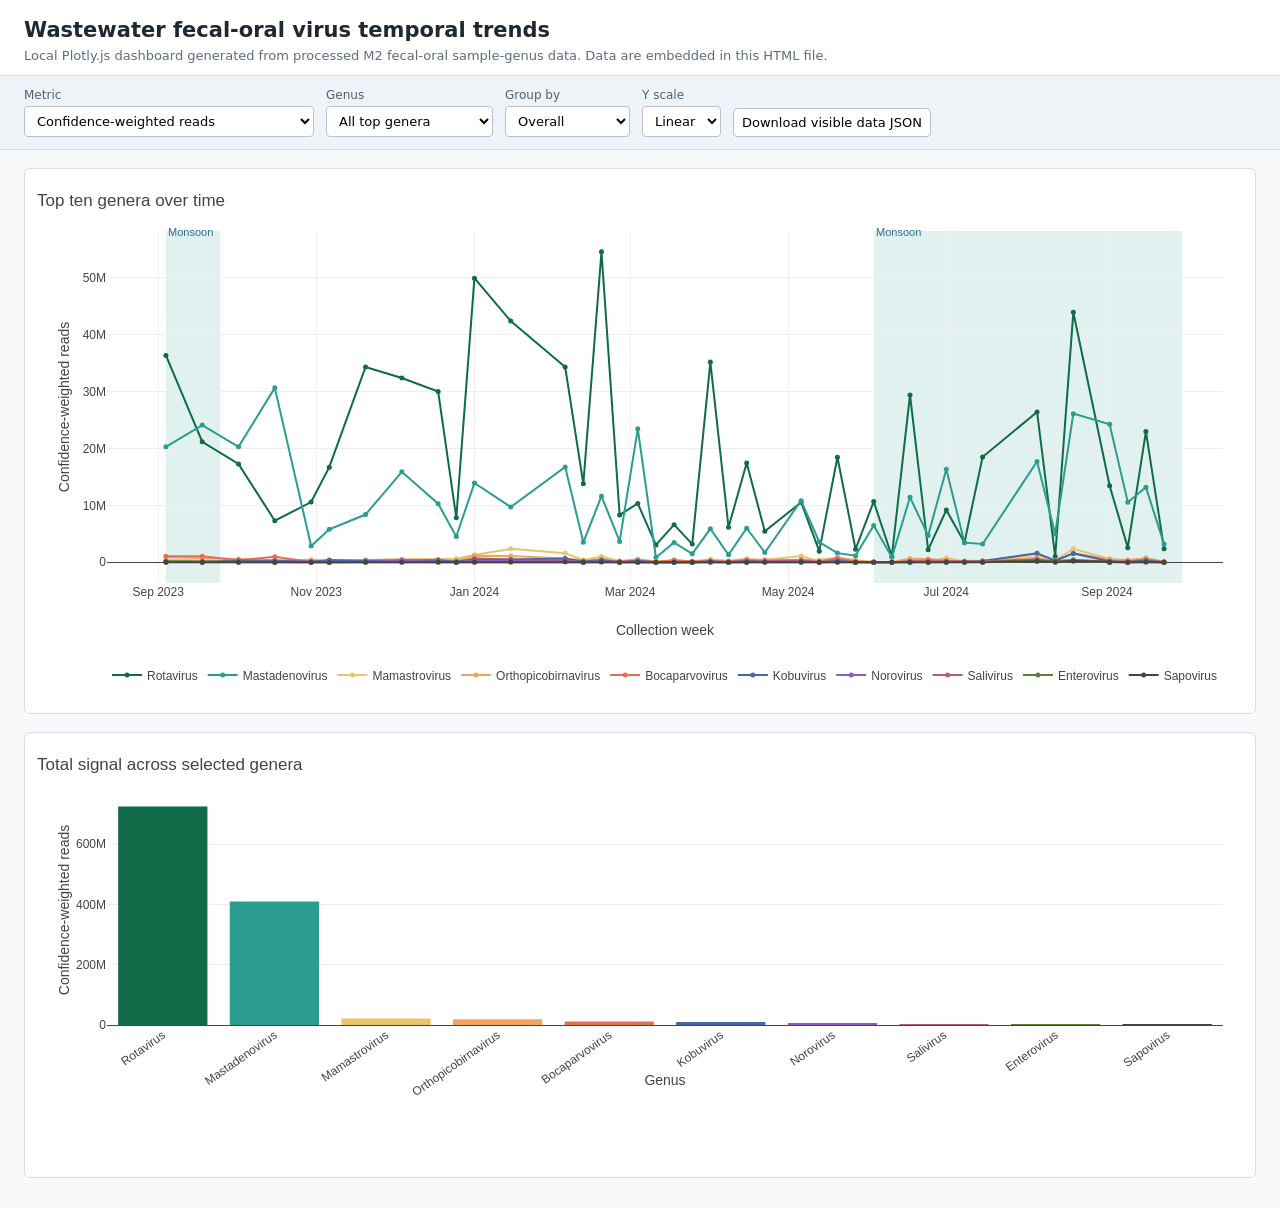
==== commit 4c08f393: "Rename all-genera trend chart title to Top ten genera over time" ====
--- a/plotly_temporal_dashboard.html
+++ b/plotly_temporal_dashboard.html
@@ -144,7 +144,7 @@
         groups.forEach((city, index) => traces.push(makeTrace(rows.filter(row => row.geographic_location_city === city), city, metric, index)));
       }
       Plotly.react("trend-chart", traces, {
-        title: { text: `${genus === "__all__" ? "Top fecal-oral genera" : genus} over time`, x: 0 },
+        title: { text: `${genus === "__all__" ? "Top ten genera" : genus} over time`, x: 0 },
         xaxis: { title: "Collection week" },
         yaxis: { title: metricLabel(metric), type: scaleSelect.value },
         shapes: monsoonShapes(),
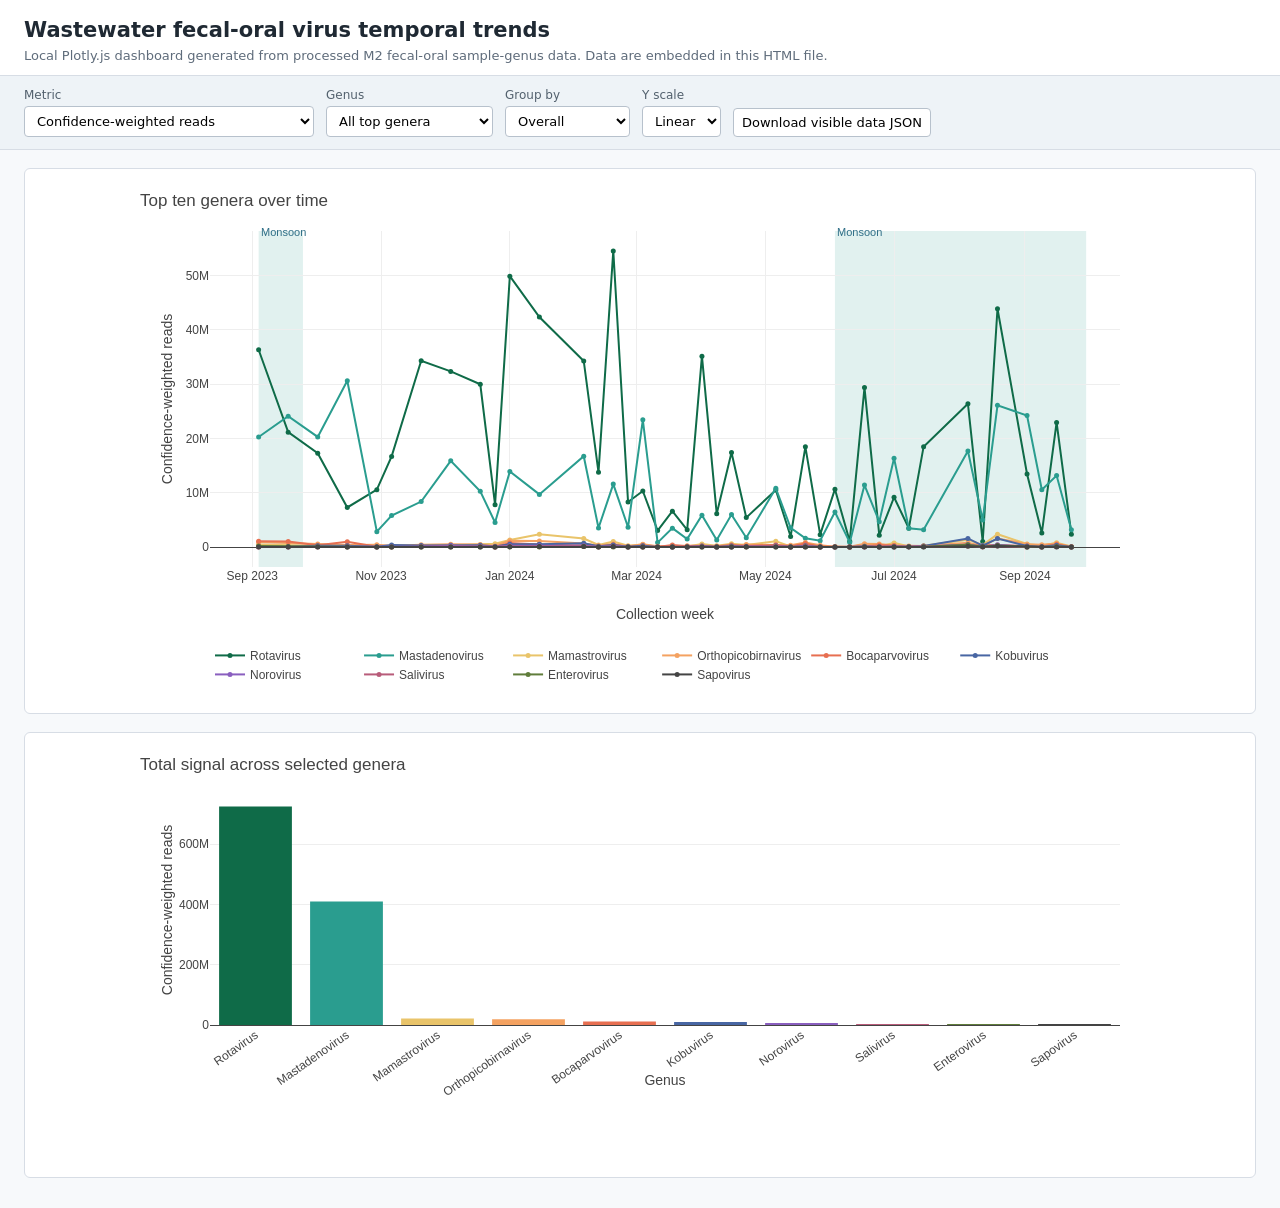
==== commit 60486f40: "Set chart layout and PNG exports to 1000 pixels wide" ====
--- a/plotly_temporal_dashboard.html
+++ b/plotly_temporal_dashboard.html
@@ -15,8 +15,8 @@
     select, button { font: inherit; font-size: 13px; padding: 6px 8px; border: 1px solid #b7c1cc; border-radius: 4px; background: #fff; }
     button { cursor: pointer; }
     main { padding: 18px 24px 30px; display: grid; gap: 18px; }
-    .panel { background: #fff; border: 1px solid #d7dde5; border-radius: 6px; padding: 12px; }
-    .chart { width: 100%; height: 520px; }
+    .panel { background: #fff; border: 1px solid #d7dde5; border-radius: 6px; padding: 12px; min-width: 0; }
+    .chart { width: 100%; max-width: 1000px; height: 520px; margin-inline: auto; }
     #composition-chart { height: 420px; }
   </style>
 </head>
@@ -144,6 +144,7 @@
         groups.forEach((city, index) => traces.push(makeTrace(rows.filter(row => row.geographic_location_city === city), city, metric, index)));
       }
       Plotly.react("trend-chart", traces, {
+        autosize: true,
         title: { text: `${genus === "__all__" ? "Top ten genera" : genus} over time`, x: 0 },
         xaxis: { title: "Collection week" },
         yaxis: { title: metricLabel(metric), type: scaleSelect.value },
@@ -152,7 +153,10 @@
         legend: { orientation: "h", y: -0.22 },
         margin: { l: 70, r: 20, t: 50, b: 90 },
         hovermode: "x unified"
-      }, { responsive: true });
+      }, {
+        responsive: true,
+        toImageButtonOptions: { format: "png", filename: "wastewater-trends-1000px", width: 1000, height: 520, scale: 1 }
+      });
     }
 
     function renderComposition() {
@@ -166,10 +170,14 @@
         hovertemplate: "%{x}<br>%{y:,.2f}<extra></extra>"
       }], {
         title: { text: "Total signal across selected genera", x: 0 },
+        autosize: true,
         xaxis: { title: "Genus", tickangle: -35 },
         yaxis: { title: metricLabel(metric), type: scaleSelect.value },
         margin: { l: 70, r: 20, t: 50, b: 140 }
-      }, { responsive: true });
+      }, {
+        responsive: true,
+        toImageButtonOptions: { format: "png", filename: "wastewater-totals-1000px", width: 1000, height: 420, scale: 1 }
+      });
     }
 
     function renderAll() { renderTrend(); renderComposition(); }
